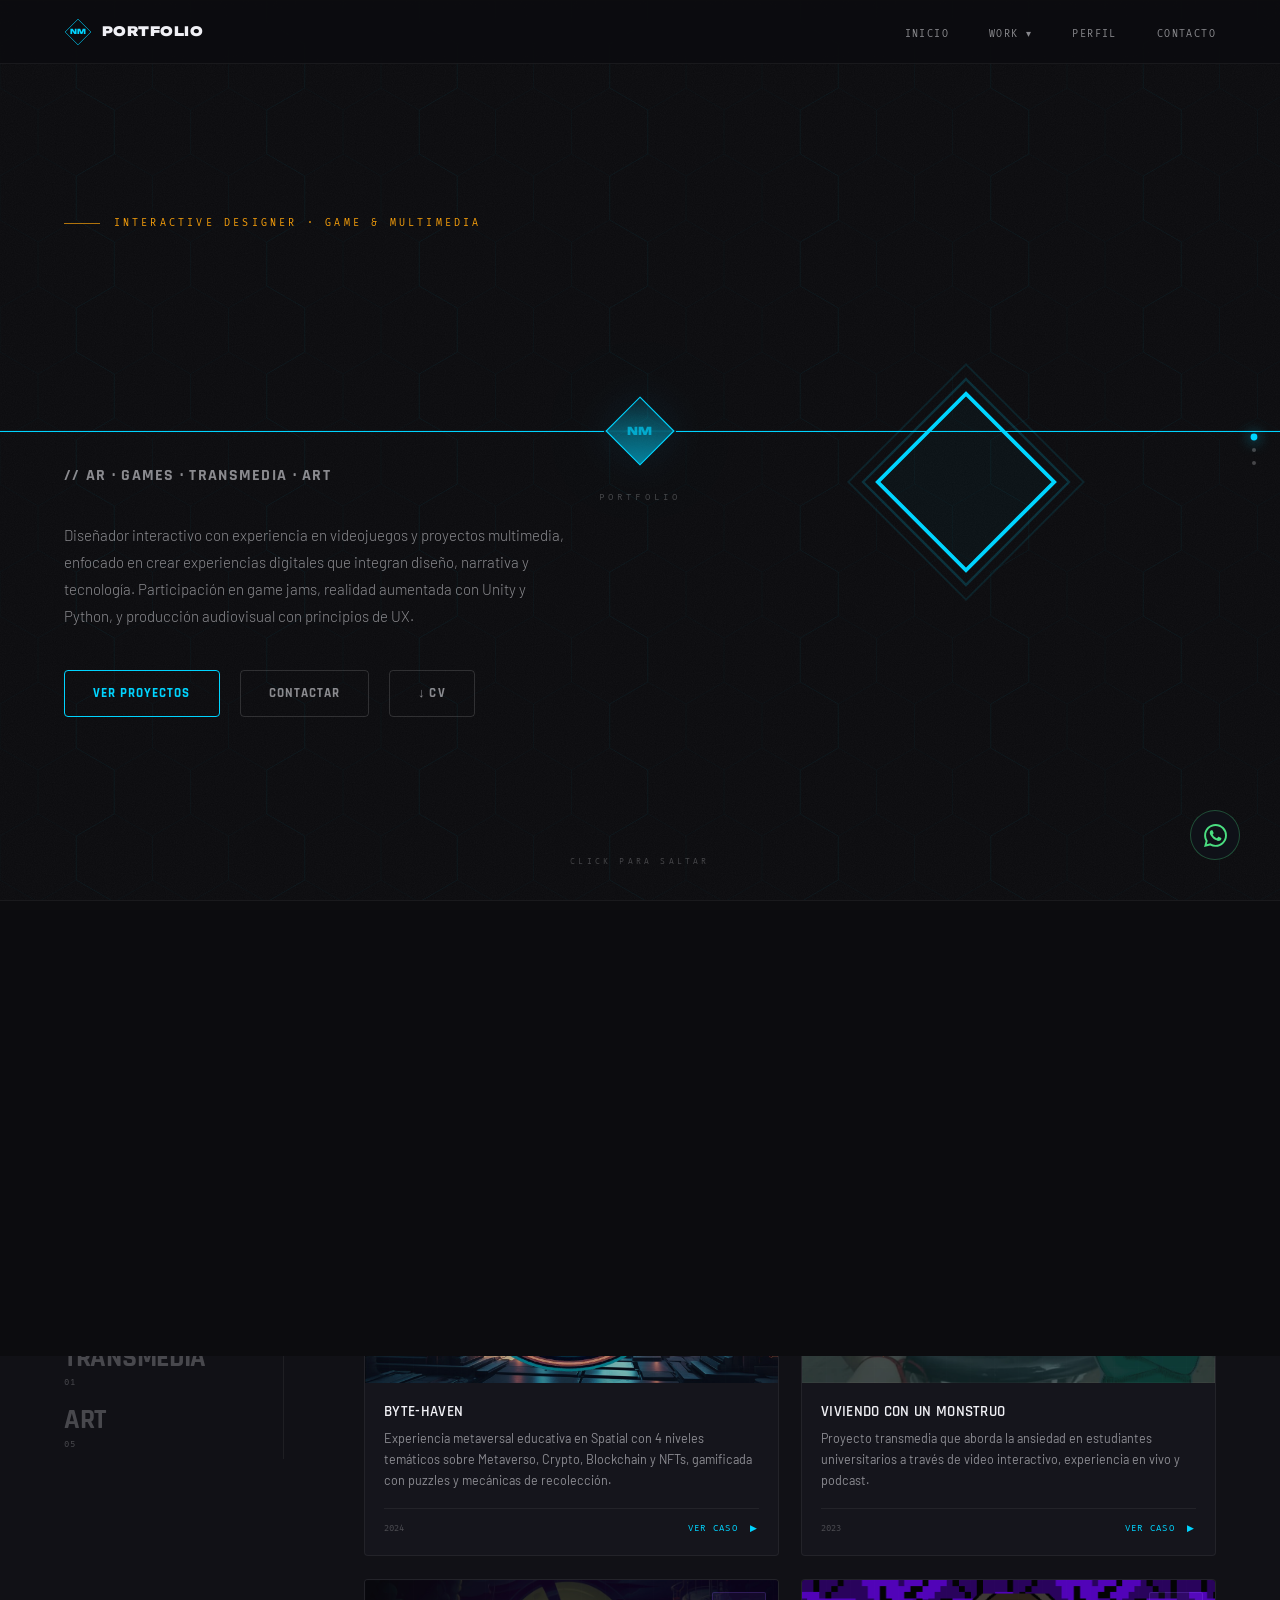
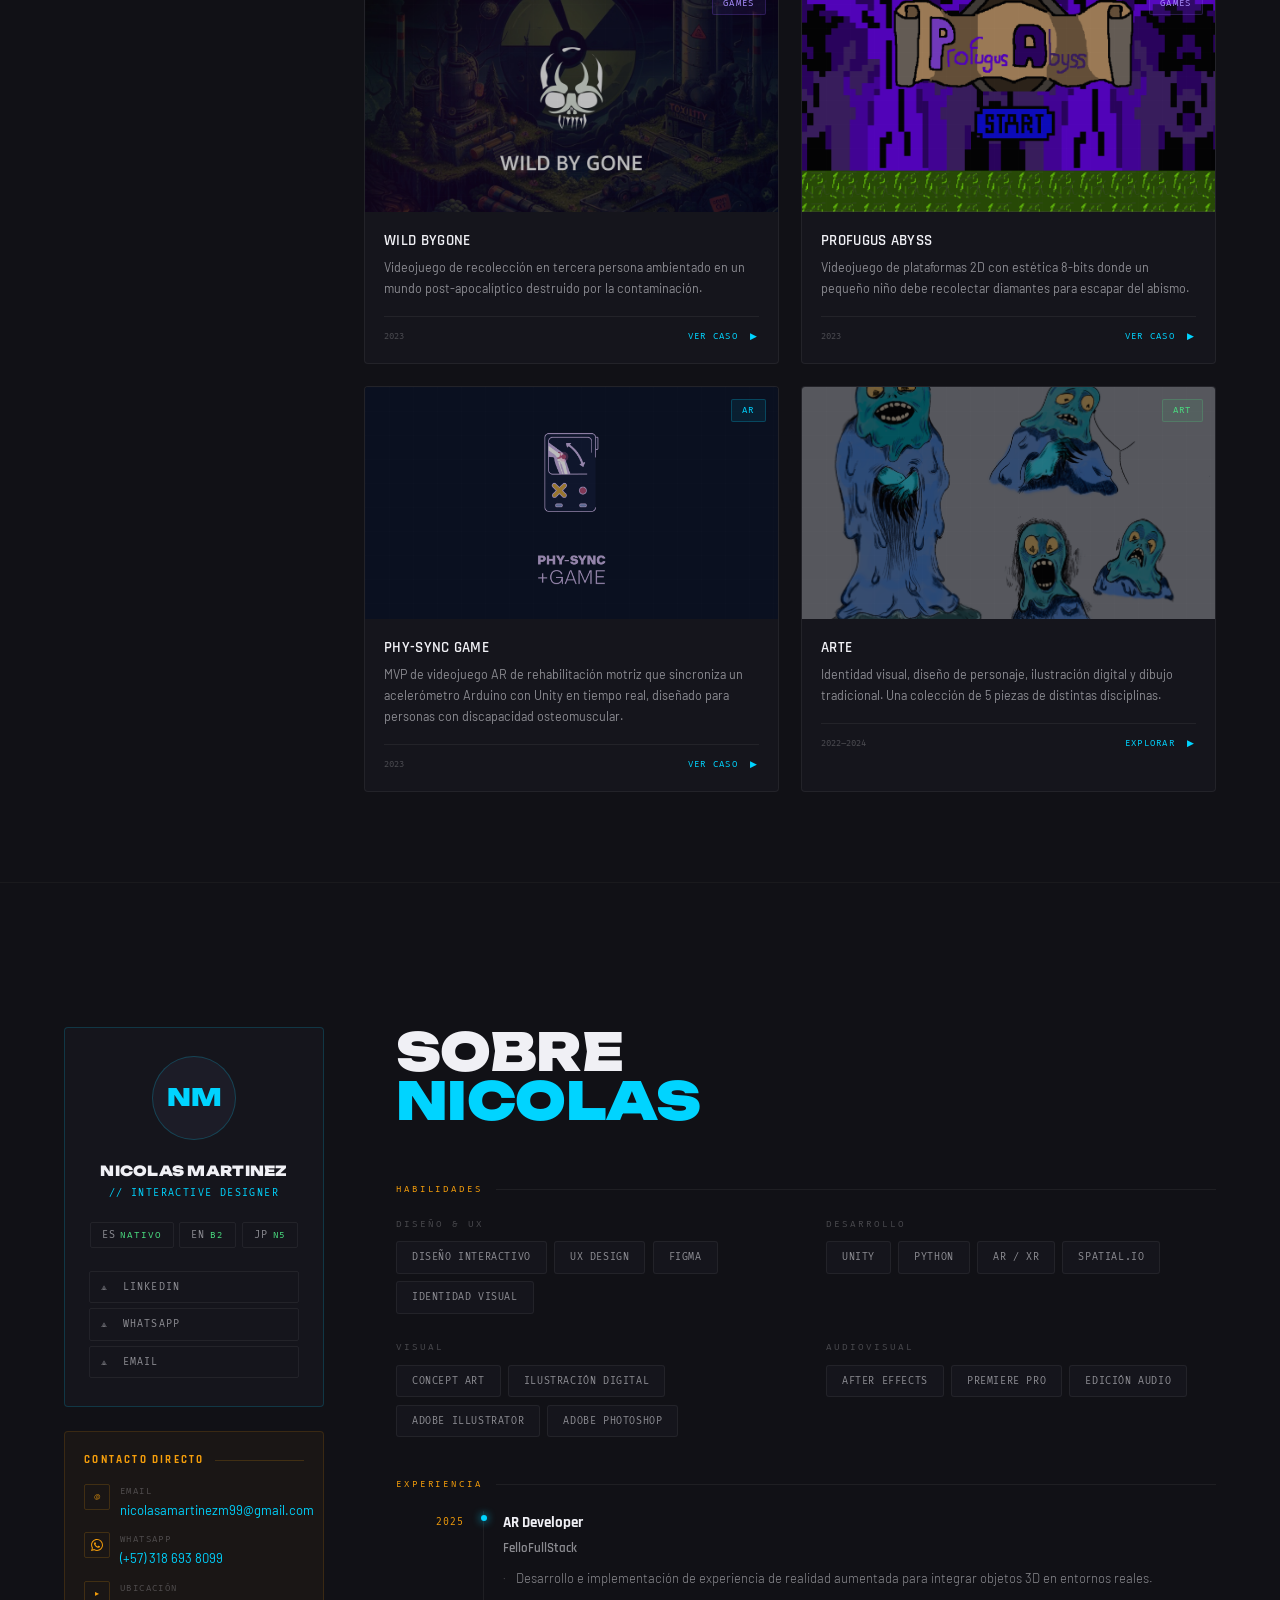
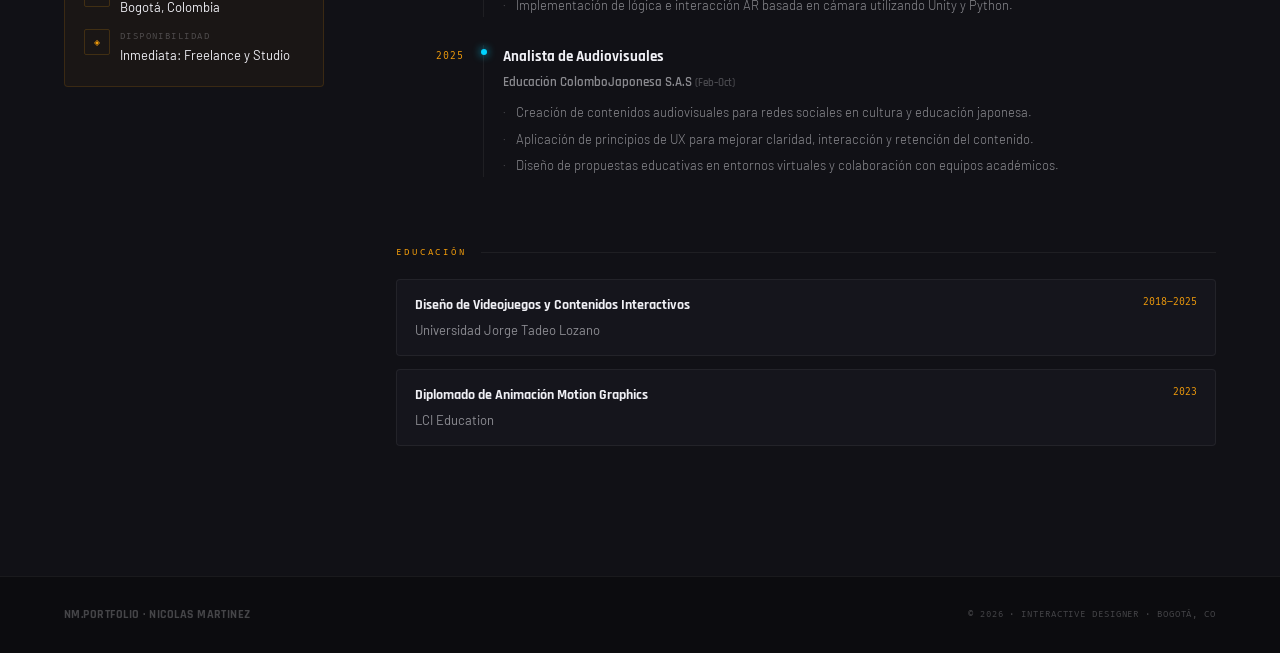
==== index.html @ 2af16619 "Add favicon, Open Graph meta tags, and fix WhatsApp href Co-Authored-By: Claude Sonnet 4.6 <noreply@" ====
<!DOCTYPE html>
<html lang="es">
<head>
  <meta charset="UTF-8">
  <meta name="viewport" content="width=device-width, initial-scale=1.0">
  <title>NICOLAS MARTINEZ · Interactive Designer</title>

  <!-- Favicon -->
  <link rel="icon" type="image/svg+xml" href="data:image/svg+xml,%3Csvg xmlns='http://www.w3.org/2000/svg' viewBox='0 0 32 32'%3E%3Crect width='32' height='32' fill='%230c0c0f'/%3E%3Cpolygon points='16,2 30,16 16,30 2,16' fill='none' stroke='%2300d4ff' stroke-width='1.5' opacity='.35'/%3E%3Cpolygon points='16,2 30,16 16,30 2,16' fill='none' stroke='%2300d4ff' stroke-width='1.5'/%3E%3Ctext x='16' y='20' font-size='9' font-weight='900' text-anchor='middle' fill='%2300d4ff' font-family='sans-serif'%3ENM%3C/text%3E%3C/svg%3E">

  <!-- SEO & Open Graph -->
  <meta name="description" content="Diseñador interactivo con experiencia en videojuegos, AR y proyectos multimedia. Bogotá, Colombia.">
  <meta property="og:title" content="NICOLAS MARTINEZ · Interactive Designer">
  <meta property="og:description" content="Diseñador interactivo con experiencia en videojuegos, AR y proyectos multimedia. Bogotá, Colombia.">
  <meta property="og:image" content="https://n4ykh0.github.io/portfolio/Portafolio/Logo_NM.jpg">
  <meta property="og:url" content="https://n4ykh0.github.io/portfolio/">
  <meta property="og:type" content="website">
  <meta name="twitter:card" content="summary_large_image">
  <meta name="twitter:title" content="NICOLAS MARTINEZ · Interactive Designer">
  <meta name="twitter:description" content="Diseñador interactivo con experiencia en videojuegos, AR y proyectos multimedia. Bogotá, Colombia.">
  <meta name="twitter:image" content="https://n4ykh0.github.io/portfolio/Portafolio/Logo_NM.jpg">

  <link rel="preconnect" href="https://fonts.googleapis.com">
  <link rel="preconnect" href="https://fonts.gstatic.com" crossorigin>
  <link href="https://fonts.googleapis.com/css2?family=Unbounded:wght@900&family=Rajdhani:wght@600;700&family=Barlow:wght@300;400&family=Fira+Mono:wght@400&display=swap" rel="stylesheet">
  <link rel="stylesheet" href="portfolio.css">
</head>
<body>

<!-- ══════════════════════════════════════════════════════════
     LOADER
════════════════════════════════════════════════════════════ -->
<div id="loader" aria-hidden="true">

  <!-- Full-screen panels — split at center when done -->
  <div class="ldr-panel ldr-panel--top"></div>
  <div class="ldr-panel ldr-panel--bottom"></div>

  <!-- Center group: bar + label -->
  <div class="ldr-center" id="ldr-center">

    <!-- Barra con rombo embebido -->
    <div class="ldr-bar-wrap" id="ldr-bar-wrap">

      <!-- Track izquierdo -->
      <div class="ldr-track">
        <div class="ldr-fill" id="ldr-fill-left"></div>
      </div>

      <!-- Rombo centrado en la barra -->
      <div class="ldr-diamond-wrap">
        <svg class="ldr-diamond-svg" viewBox="0 0 100 100" fill="none" aria-hidden="true">
          <polygon points="50,3 97,50 50,97 3,50"
                   stroke="currentColor" stroke-width="1.5" opacity=".2"/>
          <polygon points="50,3 97,50 50,97 3,50"
                   stroke="currentColor" stroke-width="1.5"/>
        </svg>
        <div class="ldr-diamond-fill-wrap">
          <div class="ldr-diamond-fill" id="ldr-fill-diamond"></div>
        </div>
        <span class="ldr-nm">NM</span>
      </div>

      <!-- Track derecho -->
      <div class="ldr-track">
        <div class="ldr-fill" id="ldr-fill-right"></div>
      </div>

    </div>

    <p class="ldr-label">PORTFOLIO</p>

  </div>
  <p class="ldr-skip-hint">CLICK PARA SALTAR</p>
</div>


<canvas id="hex-bg" aria-hidden="true"></canvas>

<!-- ══════════════════════════════════════════════════════════
     NAV
════════════════════════════════════════════════════════════ -->
<nav class="main-nav">
  <a href="#home" class="nav-logo">
    <div class="nav-logo-icon" aria-hidden="true">
      <svg viewBox="0 0 100 100" fill="none">
        <polygon points="50,4 96,50 50,96 4,50" stroke="currentColor" stroke-width="2" opacity=".35"/>
        <polygon points="50,4 96,50 50,96 4,50" stroke="currentColor" stroke-width="2"/>
      </svg>
      <span>NM</span>
    </div>
    <span class="nav-logo-text">PORTFOLIO</span>
  </a>
  <ul class="nav-links">
    <li><a href="#home">INICIO</a></li>
    <li class="has-sub">
      <a href="#work">WORK ▾</a>
      <div class="nav-sub">
        <a href="#work" onclick="switchCat('ar')">AR</a>
        <a href="#work" onclick="switchCat('games')">GAMES</a>
        <a href="#work" onclick="switchCat('transmedia')">TRANSMEDIA</a>
        <a href="#work" onclick="switchCat('art')">ART</a>
      </div>
    </li>
    <li><a href="#about">PERFIL</a></li>
    <li><a href="#about" onclick="event.preventDefault();openWaPopup()">CONTACTO</a></li>
  </ul>
  <button class="nav-hamburger" id="nav-hamburger" aria-label="Menú" aria-expanded="false" onclick="toggleMobileNav()">
    <span class="ham-bar"></span>
    <span class="ham-bar"></span>
    <span class="ham-bar"></span>
  </button>
</nav>

<div class="nav-mobile" id="nav-mobile" role="navigation" aria-label="Menú móvil">
  <a href="#home"  onclick="closeMobileNav()">INICIO</a>
  <span class="nm-sub-label">WORK</span>
  <a href="#work"  onclick="switchCat('all');        closeMobileNav()">TODO</a>
  <a href="#work"  onclick="switchCat('ar');         closeMobileNav()">AR</a>
  <a href="#work"  onclick="switchCat('games');      closeMobileNav()">GAMES</a>
  <a href="#work"  onclick="switchCat('transmedia'); closeMobileNav()">TRANSMEDIA</a>
  <a href="#work"  onclick="switchCat('art');        closeMobileNav()">ART</a>
  <a href="#about" onclick="closeMobileNav()">PERFIL</a>
  <a href="#about" onclick="event.preventDefault(); openWaPopup(); closeMobileNav()">CONTACTO</a>
</div>

<!-- scroll dots -->
<div class="scroll-indicator" aria-hidden="true">
  <div class="s-dot active" onclick="scrollTo({top:0,behavior:'smooth'})"></div>
  <div class="s-dot" onclick="document.getElementById('work').scrollIntoView({behavior:'smooth'})"></div>
  <div class="s-dot" onclick="document.getElementById('about').scrollIntoView({behavior:'smooth'})"></div>
</div>


<!-- ══════════════════════════════════════════════════════════
     HOME
════════════════════════════════════════════════════════════ -->
<section id="home">

  <!-- LEFT: text -->
  <div class="hero-left">

    <p class="hero-eyebrow">INTERACTIVE DESIGNER · GAME &amp; MULTIMEDIA</p>

    <h1 class="hero-name" aria-label="NICOLAS MARTINEZ">
      <span class="l1" data-text="NICOLAS"></span>
      <span class="l2" data-text="MARTINEZ"></span>
    </h1>

    <p class="hero-sub">// AR · GAMES · TRANSMEDIA · ART</p>

    <p class="hero-bio">
      Diseñador interactivo con experiencia en videojuegos y proyectos multimedia,
      enfocado en crear experiencias digitales que integran diseño, narrativa
      y tecnología. Participación en game jams, realidad aumentada con Unity y Python,
      y producción audiovisual con principios de UX.
    </p>

    <div class="hero-cta">
      <a href="#work" class="btn btn-blue">VER PROYECTOS</a>
      <button class="btn btn-ghost btn-ghost--green" onclick="openWaPopup()">CONTACTAR</button>
      <a href="Portafolio/CV Nicolas Martinez 2026.pdf" download class="btn btn-ghost btn-ghost--amber">↓ CV</a>
    </div>


  </div>

  <!-- RIGHT: brand diamond (logo placeholder) -->
  <div class="hero-visual" aria-hidden="true">

    <div class="hero-diamond-wrap">
      <svg class="hero-diamond-svg" viewBox="0 0 100 100" fill="none">
        <!-- Outer ambient ring -->
        <polygon points="50,2 98,50 50,98 2,50"
                 stroke="currentColor" stroke-width=".8" opacity=".1"/>
        <!-- Mid ring -->
        <polygon points="50,8 92,50 50,92 8,50"
                 stroke="currentColor" stroke-width="1" opacity=".18"/>
        <!-- Main diamond -->
        <polygon points="50,14 86,50 50,86 14,50"
                 stroke="currentColor" stroke-width="1.5" opacity=".35"/>
        <polygon points="50,14 86,50 50,86 14,50"
                 fill="currentColor" opacity=".03"/>
        <polygon points="50,14 86,50 50,86 14,50"
                 stroke="currentColor" stroke-width="1.5"/>
      </svg>
      <img src="Portafolio/Logo_NM.jpg" alt="NM Logo" class="hero-logo-img" id="hero-logo">
    </div>


  </div>

</section>

<div class="divider"></div>


<!-- ══════════════════════════════════════════════════════════
     WORK
════════════════════════════════════════════════════════════ -->
<section id="work">

  <div class="s-header" data-reveal>
    <h2 class="display-title">WORK / <em>ARCHIVE</em></h2>
  </div>

  <div class="work-layout">

    <!-- LEFT: categorías grandes en vertical (220px) -->
    <div class="work-sidebar">
      <button class="cat-btn active" data-cat="all"        onclick="switchCat('all')"        data-reveal>
        <span class="cat-label">TODO</span>
        <span class="cat-count" id="cnt-all">—</span>
      </button>
      <button class="cat-btn"        data-cat="ar"         onclick="switchCat('ar')"         data-reveal data-delay="1">
        <span class="cat-label">AR</span>
        <span class="cat-count" id="cnt-ar">—</span>
      </button>
      <button class="cat-btn"        data-cat="games"      onclick="switchCat('games')"      data-reveal data-delay="2">
        <span class="cat-label">GAMES</span>
        <span class="cat-count" id="cnt-games">—</span>
      </button>
      <button class="cat-btn"        data-cat="transmedia" onclick="switchCat('transmedia')" data-reveal data-delay="3">
        <span class="cat-label">TRANSMEDIA</span>
        <span class="cat-count" id="cnt-transmedia">—</span>
      </button>
      <button class="cat-btn"        data-cat="art"        onclick="switchCat('art')"        data-reveal data-delay="4">
        <span class="cat-label">ART</span>
        <span class="cat-count" id="cnt-art">—</span>
      </button>
    </div>

    <!-- RIGHT: grid de proyectos (1fr) -->
    <div class="work-main">
      <div class="work-project-grid" id="work-project-grid" role="list"></div>
    </div>

  </div>

</section>

<div class="divider"></div>


<!-- ══════════════════════════════════════════════════════════
     ABOUT
════════════════════════════════════════════════════════════ -->
<section id="about">

  <!-- ── LEFT SIDEBAR ──────────────────────────────────────── -->
  <div class="id-sidebar">

    <div class="id-card" data-reveal>
      <div class="id-avatar"><span>NM</span></div>
      <p class="id-name">NICOLAS MARTINEZ</p>
      <p class="id-role">// INTERACTIVE DESIGNER</p>

      <div class="lang-row">
        <div class="lang-pill">ES <span class="lang-lvl">NATIVO</span></div>
        <div class="lang-pill">EN <span class="lang-lvl">B2</span></div>
        <div class="lang-pill">JP <span class="lang-lvl">N5</span></div>
      </div>

      <nav class="social-links" aria-label="Redes y contacto">
        <a href="https://linkedin.com/in/nicolas-martinez-m" target="_blank" rel="noopener" class="s-link s-link--linkedin">⟁ &nbsp;LINKEDIN</a>
        <a href="https://wa.me/573186938099" class="s-link s-link--wa" onclick="event.preventDefault();openWaPopup()">⟁ &nbsp;WHATSAPP</a>
        <a href="mailto:nicolasamartinezm99@gmail.com" class="s-link s-link--email">⟁ &nbsp;EMAIL</a>
      </nav>
    </div>

    <div class="contact-card" data-reveal data-delay="1">
      <p class="cc-title">CONTACTO DIRECTO</p>
      <div class="cc-items">

        <div class="cc-item">
          <div class="cc-ico">@</div>
          <div>
            <p class="cc-sub">EMAIL</p>
            <p class="cc-val"><a href="mailto:nicolasamartinezm99@gmail.com">nicolasamartinezm99@gmail.com</a></p>
          </div>
        </div>

        <div class="cc-item">
          <div class="cc-ico">
            <svg viewBox="0 0 24 24" style="width:12px;height:12px;fill:var(--amber)"><path d="M17.472 14.382c-.297-.149-1.758-.867-2.03-.967-.273-.099-.471-.148-.67.15-.197.297-.767.966-.94 1.164-.173.199-.347.223-.644.075-.297-.15-1.255-.463-2.39-1.475-.883-.788-1.48-1.761-1.653-2.059-.173-.297-.018-.458.13-.606.134-.133.298-.347.446-.52.149-.174.198-.298.298-.497.099-.198.05-.371-.025-.52-.075-.149-.669-1.612-.916-2.207-.242-.579-.487-.5-.669-.51-.173-.008-.371-.01-.57-.01-.198 0-.52.074-.792.372-.272.297-1.04 1.016-1.04 2.479 0 1.462 1.065 2.875 1.213 3.074.149.198 2.096 3.2 5.077 4.487.709.306 1.262.489 1.694.625.712.227 1.36.195 1.871.118.571-.085 1.758-.719 2.006-1.413.248-.694.248-1.289.173-1.413-.074-.124-.272-.198-.57-.347m-5.421 7.403h-.004a9.87 9.87 0 01-5.031-1.378l-.361-.214-3.741.982.998-3.648-.235-.374a9.86 9.86 0 01-1.51-5.26c.001-5.45 4.436-9.884 9.888-9.884 2.64 0 5.122 1.03 6.988 2.898a9.825 9.825 0 012.893 6.994c-.003 5.45-4.437 9.884-9.885 9.884m8.413-18.297A11.815 11.815 0 0012.05 0C5.495 0 .16 5.335.157 11.892c0 2.096.547 4.142 1.588 5.945L.057 24l6.305-1.654a11.882 11.882 0 005.683 1.448h.005c6.554 0 11.89-5.335 11.893-11.893a11.821 11.821 0 00-3.48-8.413z"/></svg>
          </div>
          <div>
            <p class="cc-sub">WHATSAPP</p>
            <p class="cc-val"><a href="https://wa.me/573186938099" target="_blank" rel="noopener">(+57) 318 693 8099</a></p>
          </div>
        </div>

        <div class="cc-item">
          <div class="cc-ico">▸</div>
          <div>
            <p class="cc-sub">UBICACIÓN</p>
            <p class="cc-val">Bogotá, Colombia</p>
          </div>
        </div>

        <div class="cc-item">
          <div class="cc-ico">◈</div>
          <div>
            <p class="cc-sub">DISPONIBILIDAD</p>
            <p class="cc-val">Inmediata: Freelance y Studio</p>
          </div>
        </div>

      </div>
    </div>

  </div><!-- /id-sidebar -->


  <!-- ── RIGHT CONTENT ─────────────────────────────────────── -->
  <div class="about-content">

    <div class="s-header" data-reveal>
      <h2 class="display-title">SOBRE<br><em>NICOLAS</em></h2>
    </div>

    <div class="blk" data-reveal>
      <p class="blk-lbl">HABILIDADES</p>
      <div class="tool-groups">

        <div class="tool-group">
          <p class="tg-label">DISEÑO &amp; UX</p>
          <div class="tg-tags">
            <span class="tag tg-design">Diseño Interactivo</span>
            <span class="tag tg-design">UX Design</span>
            <span class="tag tg-design">Figma</span>
            <span class="tag tg-design">Identidad Visual</span>
          </div>
        </div>

        <div class="tool-group">
          <p class="tg-label">DESARROLLO</p>
          <div class="tg-tags">
            <span class="tag tg-dev">Unity</span>
            <span class="tag tg-dev">Python</span>
            <span class="tag tg-dev">AR / XR</span>
            <span class="tag tg-dev">Spatial.io</span>
          </div>
        </div>

        <div class="tool-group">
          <p class="tg-label">VISUAL</p>
          <div class="tg-tags">
            <span class="tag tg-visual">Concept Art</span>
            <span class="tag tg-visual">Ilustración Digital</span>
            <span class="tag tg-visual">Adobe Illustrator</span>
            <span class="tag tg-visual">Adobe Photoshop</span>
          </div>
        </div>

        <div class="tool-group">
          <p class="tg-label">AUDIOVISUAL</p>
          <div class="tg-tags">
            <span class="tag tg-av">After Effects</span>
            <span class="tag tg-av">Premiere Pro</span>
            <span class="tag tg-av">Edición Audio</span>
          </div>
        </div>

      </div>
    </div>

    <div class="blk" data-reveal data-delay="1">
      <p class="blk-lbl">EXPERIENCIA</p>
      <div class="tl">

        <div class="tl-item">
          <span class="tl-yr">2025</span>
          <div class="tl-spine"></div>
          <div>
            <p class="tl-role">AR Developer</p>
            <p class="tl-co">FelloFullStack</p>
            <div class="tl-tasks">
              <p class="tl-task">Desarrollo e implementación de experiencia de realidad aumentada para integrar objetos 3D en entornos reales.</p>
              <p class="tl-task">Implementación de lógica e interacción AR basada en cámara utilizando Unity y Python.</p>
            </div>
          </div>
        </div>

        <div class="tl-item">
          <span class="tl-yr">2025</span>
          <div class="tl-spine"></div>
          <div>
            <p class="tl-role">Analista de Audiovisuales</p>
            <p class="tl-co">Educación ColomboJaponesa S.A.S <span style="font-size:.7rem;color:var(--text-lo)">(Feb–Oct)</span></p>
            <div class="tl-tasks">
              <p class="tl-task">Creación de contenidos audiovisuales para redes sociales en cultura y educación japonesa.</p>
              <p class="tl-task">Aplicación de principios de UX para mejorar claridad, interacción y retención del contenido.</p>
              <p class="tl-task">Diseño de propuestas educativas en entornos virtuales y colaboración con equipos académicos.</p>
            </div>
          </div>
        </div>

      </div>
    </div>

    <div class="blk" data-reveal data-delay="2">
      <p class="blk-lbl">EDUCACIÓN</p>
      <div class="edu-list">
        <div class="edu-item">
          <p class="edu-deg">Diseño de Videojuegos y Contenidos Interactivos</p>
          <p class="edu-yr">2018–2025</p>
          <p class="edu-inst">Universidad Jorge Tadeo Lozano</p>
        </div>
        <div class="edu-item">
          <p class="edu-deg">Diplomado de Animación Motion Graphics</p>
          <p class="edu-yr">2023</p>
          <p class="edu-inst">LCI Education</p>
        </div>
      </div>
    </div>

  </div><!-- /about-content -->

</section>


<!-- ══════════════════════════════════════════════════════════
     FOOTER
════════════════════════════════════════════════════════════ -->
<footer>
  <span class="f-brand">NM.PORTFOLIO · NICOLAS MARTINEZ</span>
  <span class="f-copy">© 2026 · INTERACTIVE DESIGNER · BOGOTÁ, CO</span>
</footer>


<!-- ══════════════════════════════════════════════════════════
     CASE STUDY MODAL
════════════════════════════════════════════════════════════ -->
<div class="modal-overlay" id="modal" role="dialog" aria-modal="true" aria-labelledby="m-title">

  <div class="m-topbar">
    <button class="m-close" onclick="closeModal()">✕ &nbsp;CERRAR</button>
  </div>

  <div class="m-banner" id="m-banner"></div>

  <div class="m-wrap">

    <div class="m-header">
      <div class="m-header-left">
        <p class="m-eyebrow" id="m-eyebrow">// CASE STUDY</p>
        <h2 class="m-title"  id="m-title"></h2>
      </div>
      <div id="m-cta-wrap"></div>
    </div>

    <div class="m-narrative">
      <div class="m-col m-col--problem">
        <p class="m-col-label">EL PROBLEMA</p>
        <p class="m-col-text" id="m-ch"></p>
      </div>
      <div class="m-col m-col--solution">
        <p class="m-col-label">LA SOLUCIÓN</p>
        <p class="m-col-text" id="m-so"></p>
      </div>
    </div>

    <div class="m-role-strip">
      <p class="m-role-strip-label">ROL &amp; PROCESO</p>
      <p class="m-role-strip-text" id="m-body"></p>
    </div>

    <div class="m-results-row">
      <div class="m-outcome">
        <p class="m-outcome-label">RESULTADOS</p>
        <p class="m-outcome-text" id="m-re"></p>
      </div>
      <div class="m-metrics-compact" id="m-metrics"></div>
    </div>

  </div>
</div>


<!-- ══════════════════════════════════════════════════════════
     ART HUB
════════════════════════════════════════════════════════════ -->
<div class="art-hub-overlay" id="art-hub" role="dialog" aria-modal="true" aria-label="Colección de arte">

  <div class="ah-topbar">
    <div class="ah-topbar-left">
      <p class="ah-eyebrow">// ART COLLECTION</p>
      <h2 class="ah-display">ARTE</h2>
    </div>
    <button class="ah-close" onclick="closeArtHub()">✕ &nbsp;CERRAR</button>
  </div>

  <div class="ah-inner">
    <div class="ah-grid" id="ah-grid"></div>
  </div>

</div>


<!-- ══════════════════════════════════════════════════════════
     GALLERY LIGHTBOX
════════════════════════════════════════════════════════════ -->
<div class="gallery-overlay" id="gallery" role="dialog" aria-modal="true" aria-label="Galería de arte">

  <div class="gal-topbar">
    <button class="gal-close-btn" onclick="closeGallery()">✕ &nbsp;CERRAR</button>
  </div>

  <div class="gal-inner">
    <div class="gal-img-wrap">
      <button class="gal-nav gal-nav--prev gal-hidden" id="gal-prev" onclick="galleryNav(-1)" aria-label="Anterior">←</button>
      <img src="" alt="" id="gal-img" class="gal-img">
      <button class="gal-nav gal-nav--next gal-hidden" id="gal-next" onclick="galleryNav(1)" aria-label="Siguiente">→</button>
    </div>

    <div class="gal-info">
      <div class="gal-dots" id="gal-dots"></div>
      <p class="gal-medium" id="gal-medium"></p>
      <h2 class="gal-title" id="gal-title"></h2>
      <p class="gal-desc" id="gal-desc"></p>
      <div class="gal-project-ref" id="gal-project-ref"></div>
    </div>
  </div>

</div>


<!-- ══════════════════════════════════════════════════════════
     WHATSAPP FAB + POPUP
════════════════════════════════════════════════════════════ -->
<button class="wa-fab" onclick="toggleWaPopup()" aria-label="WhatsApp">
  <svg viewBox="0 0 24 24"><path d="M17.472 14.382c-.297-.149-1.758-.867-2.03-.967-.273-.099-.471-.148-.67.15-.197.297-.767.966-.94 1.164-.173.199-.347.223-.644.075-.297-.15-1.255-.463-2.39-1.475-.883-.788-1.48-1.761-1.653-2.059-.173-.297-.018-.458.13-.606.134-.133.298-.347.446-.52.149-.174.198-.298.298-.497.099-.198.05-.371-.025-.52-.075-.149-.669-1.612-.916-2.207-.242-.579-.487-.5-.669-.51-.173-.008-.371-.01-.57-.01-.198 0-.52.074-.792.372-.272.297-1.04 1.016-1.04 2.479 0 1.462 1.065 2.875 1.213 3.074.149.198 2.096 3.2 5.077 4.487.709.306 1.262.489 1.694.625.712.227 1.36.195 1.871.118.571-.085 1.758-.719 2.006-1.413.248-.694.248-1.289.173-1.413-.074-.124-.272-.198-.57-.347m-5.421 7.403h-.004a9.87 9.87 0 01-5.031-1.378l-.361-.214-3.741.982.998-3.648-.235-.374a9.86 9.86 0 01-1.51-5.26c.001-5.45 4.436-9.884 9.888-9.884 2.64 0 5.122 1.03 6.988 2.898a9.825 9.825 0 012.893 6.994c-.003 5.45-4.437 9.884-9.885 9.884m8.413-18.297A11.815 11.815 0 0012.05 0C5.495 0 .16 5.335.157 11.892c0 2.096.547 4.142 1.588 5.945L.057 24l6.305-1.654a11.882 11.882 0 005.683 1.448h.005c6.554 0 11.89-5.335 11.893-11.893a11.821 11.821 0 00-3.48-8.413z"/></svg>
</button>

<div class="wa-popup" id="wa-popup">
  <span class="wa-close" onclick="closeWaPopup()">✕ CERRAR</span>
  <div class="wa-avatar"><span>NM</span></div>
  <p class="wa-name">NICOLAS MARTINEZ</p>
  <p class="wa-status">DISPONIBLE</p>
  <p class="wa-msg">¡Hola! Estoy disponible para proyectos de AR, Games, Transmedia y diseño interactivo. Escríbeme por WhatsApp.</p>
  <a href="https://wa.me/573186938099?text=Hola%20Nicolas%2C%20vi%20tu%20portafolio%20y%20me%20interesa%20hablar%20sobre%20un%20proyecto."
     target="_blank" rel="noopener" class="wa-cta">
    <svg viewBox="0 0 24 24"><path d="M17.472 14.382c-.297-.149-1.758-.867-2.03-.967-.273-.099-.471-.148-.67.15-.197.297-.767.966-.94 1.164-.173.199-.347.223-.644.075-.297-.15-1.255-.463-2.39-1.475-.883-.788-1.48-1.761-1.653-2.059-.173-.297-.018-.458.13-.606.134-.133.298-.347.446-.52.149-.174.198-.298.298-.497.099-.198.05-.371-.025-.52-.075-.149-.669-1.612-.916-2.207-.242-.579-.487-.5-.669-.51-.173-.008-.371-.01-.57-.01-.198 0-.52.074-.792.372-.272.297-1.04 1.016-1.04 2.479 0 1.462 1.065 2.875 1.213 3.074.149.198 2.096 3.2 5.077 4.487.709.306 1.262.489 1.694.625.712.227 1.36.195 1.871.118.571-.085 1.758-.719 2.006-1.413.248-.694.248-1.289.173-1.413-.074-.124-.272-.198-.57-.347m-5.421 7.403h-.004a9.87 9.87 0 01-5.031-1.378l-.361-.214-3.741.982.998-3.648-.235-.374a9.86 9.86 0 01-1.51-5.26c.001-5.45 4.436-9.884 9.888-9.884 2.64 0 5.122 1.03 6.988 2.898a9.825 9.825 0 012.893 6.994c-.003 5.45-4.437 9.884-9.885 9.884m8.413-18.297A11.815 11.815 0 0012.05 0C5.495 0 .16 5.335.157 11.892c0 2.096.547 4.142 1.588 5.945L.057 24l6.305-1.654a11.882 11.882 0 005.683 1.448h.005c6.554 0 11.89-5.335 11.893-11.893a11.821 11.821 0 00-3.48-8.413z"/></svg>
    INICIAR CHAT
  </a>
</div>


<!-- ══════════════════════════════════════════════════════════
     JAVASCRIPT
════════════════════════════════════════════════════════════ -->
<script>
'use strict';

/* ── PROJECTS DATA ──────────────────────────────────────────── */
const PROJECTS = [
  {
    id:1, cat:'games', year:'2024',
    title:'BYTE-HAVEN',
    brief:'Experiencia metaversal educativa en Spatial con 4 niveles temáticos sobre Metaverso, Crypto, Blockchain y NFTs, gamificada con puzzles y mecánicas de recolección.',
    icon:'BH',
    cover:'Bytehaven_Logo_Edit.png',
    ch:'El metaverso era desconocido para el cliente y su audiencia. ¿Cómo presentar tecnologías emergentes (Blockchain, NFTs, Crypto) de forma accesible y memorable sin perder rigor conceptual?',
    so:'Mundo metaversal en Spatial con 4 niveles independientes, cada uno dedicado a un tema: fundamentos del metaverso, criptomonedas, blockchain y NFTs. Puzzles de lógica + mecánicas de recolección. Accesible desde celular, tablet, PC y gafas VR.',
    re:'Completado en 4 meses. Activo y funcional hasta hoy. Accesible desde cualquier plataforma sin instalación.',
    body:'Producción completa end-to-end: conceptualización, diseño de niveles, modelados 3D, diseño de puzzles, programación de interacciones en Unity, montaje en Spatial y publicación. Sin equipo: de la idea al lobby en 4 meses.',
    links:[{label:'ENTRAR AL LOBBY', url:'https://www.spatial.io/s/ByteHaven-Lobby-671a9239a1c8763a3096cf36?share=9163037786000497364'}],
    metrics:[{v:'4',l:'NIVELES'},{v:'4m',l:'DESARROLLO'},{v:'Multi',l:'PLATAFORMA'}]
  },
  {
    id:2, cat:'transmedia', year:'2023',
    title:'VIVIENDO CON UN MONSTRUO',
    brief:'Proyecto transmedia que aborda la ansiedad en estudiantes universitarios a través de video interactivo, experiencia en vivo y podcast.',
    icon:'VM',
    cover:'Miniatura_3.png',
    ch:'La ansiedad es invisible e incomprendida. ¿Cómo representar una emoción compleja de forma que estudiantes universitarios puedan identificarse y hablar sobre ella sin estigma?',
    so:'Ecosistema transmedia de 4 canales: video interactivo en YouTube con ramificaciones narrativas, instalación en vivo donde los asistentes dibujaron su "monstruo de la ansiedad", caja de mensajes colectivos, y podcast en Spotify.',
    re:'Video interactivo activo en YouTube. 100+ participantes en la experiencia en vivo. 50+ mensajes anónimos de estrategias recopilados. Podcast publicado en Spotify.',
    body:'Rol: director, productor y editor del video interactivo. Colorista de los personajes ilustrados. Coordinador y participante activo en la muestra en vivo. El proyecto funcionó como espejo colectivo: al darle forma visible a la ansiedad, los participantes pudieron nombrarla y compartirla.',
    links:[{label:'VER VIDEO', url:'https://www.youtube.com/watch?v=ZX7NEKj4WII&ab_channel=ViviendoConMiMonstruo'}],
    metrics:[{v:'100+',l:'PARTICIPANTES'},{v:'50+',l:'MENSAJES'},{v:'4',l:'CANALES'}]
  },
  {
    id:3, cat:'games', year:'2023',
    title:'WILD BYGONE',
    brief:'Videojuego de recolección en tercera persona ambientado en un mundo post-apocalíptico destruido por la contaminación.',
    icon:'WB',
    cover:'Portafolio/Wild_By_Gone_Cover.jpg',
    ch:'¿Cómo comunicar una narrativa de colapso ambiental y lazos humanos dentro de un juego de recolección, sin caer en el didactismo?',
    so:'Mundo post-apocalíptico 3D donde la supervivencia y la narrativa se entrelazan. La contaminación define el espacio jugable y la historia emerge de los objetos que el jugador encuentra.',
    re:'Publicado y jugable en itch.io. Desarrollado bajo la temática de Lazos y Puentes.',
    body:'Participación en la narrativa del juego, modelado 3D de activos del entorno y diseño de niveles. Trabajo colaborativo en formato game jam.',
    links:[{label:'JUGAR EN ITCH.IO', url:'https://sancho6040.itch.io/wild-by-gone'}],
    metrics:[{v:'3D',l:'ENTORNO'},{v:'Jam',l:'FORMATO'},{v:'Pub.',l:'ITCH.IO'}]
  },
  {
    id:4, cat:'games', year:'2023',
    title:'PROFUGUS ABYSS',
    brief:'Videojuego de plataformas 2D con estética 8-bits donde un pequeño niño debe recolectar diamantes para escapar del abismo.',
    icon:'PA',
    cover:'Portafolio/Profugus_Abyss_Cover.png',
    ch:'¿Cómo diseñar un juego de plataformas 2D que sea desafiante pero accesible, con una estética retro que potencie la tensión narrativa sin instrucciones explícitas?',
    so:'Sistema de plataformas 2D con mecánicas de recolección y obstáculos progresivos. Estética 8-bit que evoca tensión y nostalgia. El diseño de niveles guía al jugador de forma orgánica.',
    re:'Publicado y jugable en itch.io. Diseño de niveles, personajes y mecánicas completos.',
    body:'Diseño completo del juego: diseño de niveles, diseño de personajes, diseño de mecánicas de juego, montaje del nivel y publicación final en itch.io bajo el alias nkau.',
    links:[{label:'JUGAR EN ITCH.IO', url:'https://nkau.itch.io/profugus-abyss'}],
    metrics:[{v:'2D',l:'PLATAFORMAS'},{v:'8-bit',l:'ESTÉTICA'},{v:'Pub.',l:'ITCH.IO'}]
  },
  {
    id:5, cat:'art', year:'2023',
    title:'MODELADOS 3D',
    brief:'Colección de modelados 3D desarrollados en proceso de formación, desde concept art de referencia hasta resultado final en motor.',
    icon:'3D',
    cover:'Portafolio/Diapositiva6.JPG',
    ch:'¿Cómo traducir concept art de alta complejidad visual (arquitectura fantástica y personajes estilizados) en modelos 3D funcionales y fieles a la referencia?',
    so:'Proceso iterativo de modelado partiendo de referencias de concept art. Cada pieza documenta el camino entre referencia e implementación 3D en tiempo real, priorizando la optimización para uso en motor de juego.',
    re:'Modelados de arquitectura de fantasía estilo asiático y personajes low-poly tipo samurái. Proceso documentado con comparativa referencia / resultado.',
    body:'Modelados desarrollados durante la formación en Diseño de Videojuegos. Incluye arquitectura fantástica con detalle de techo curvo y faroles, y personaje felino con armadura samurái en geometría low-poly optimizada.',
    links:[],
    metrics:[{v:'3D',l:'HERRAMIENTA'},{v:'LowPoly',l:'ESTILO'},{v:'2023',l:'AÑO'}]
  },
  {
    id:6, cat:'ar', year:'2023',
    title:'PHY-SYNC GAME',
    brief:'MVP de videojuego AR de rehabilitación motriz que sincroniza un acelerómetro Arduino con Unity en tiempo real, diseñado para personas con discapacidad osteomuscular.',
    icon:'PS',
    cover:'Portafolio/PhySync_Cover.png',
    ch:'Las personas en rehabilitación motriz pierden adherencia al tratamiento por falta de motivación y espacios recreativos accesibles. ¿Cómo convertir los ejercicios de recuperación en una experiencia lúdica sin depender de instalaciones especializadas?',
    so:'Videojuego AR con controlador físico: un acelerómetro conectado a Arduino captura el movimiento corporal del usuario y lo transmite a Unity vía comunicación serial. Firebase gestiona el estado de sesión en tiempo real. El movimiento físico se mapea directamente a las mecánicas de juego, convirtiendo los ejercicios terapéuticos en input de juego.',
    re:'MVP funcional con un nivel completo jugable. Validado con usuarios reales en sesiones de prueba. Integración Arduino + Firebase + Unity AR operativa de extremo a extremo.',
    body:'Rol: desarrollo Unity AR, integración del pipeline completo Arduino → Firebase → Unity, e implementación de pantallas (UI diseñada por Angela Monroy). Stack: Unity AR Foundation, Barracuda, Arduino (acelerómetro), Firebase, C#. Equipo de 5: Laura Salazar (Arduino + UX).',
    links:[{label:'VER DEMO', url:'Portafolio/PhySync_demo.mp4'}],
    metrics:[{v:'AR',l:'TECNOLOGÍA'},{v:'Arduino',l:'HARDWARE'},{v:'MVP',l:'ALCANCE'}]
  },
  {
    id:7, cat:'art', year:'2024',
    title:'DISEÑO DE LOGO',
    brief:'Diseño de identidad visual y marca. De la construcción geométrica a la aplicación cromática: el mark explorado en distintos contextos y variaciones de color.',
    icon:'ID',
    cover:'Portafolio/Dise%C3%B1o%20Logo%201.jpg',
    isGallery:true,
    medium:'IDENTIDAD VISUAL · DISEÑO GRÁFICO',
    desc:'Proceso completo de diseño de logotipo: construcción geométrica, refinamiento de la forma y sistema de color. La pieza central es un mark contenido en octógono, explorado en múltiples variaciones cromáticas para evaluar versatilidad y aplicabilidad sobre fondos claros y oscuros.',
    images:['Portafolio/Dise%C3%B1o%20Logo%201.jpg','Portafolio/Dise%C3%B1o%20Logo%202.jpg'],
    metrics:[]
  },
  {
    id:8, cat:'art', year:'2023',
    title:'ANXIETAS',
    brief:'Diseño de personaje e ilustración del monstruo de la ansiedad para el proyecto transmedia "Viviendo con un Monstruo".',
    icon:'AX',
    cover:'Portafolio/Anxietas_.png',
    isGallery:true,
    medium:'DISEÑO DE PERSONAJE · ILUSTRACIÓN DIGITAL',
    desc:'Diseño e ilustración del monstruo de la ansiedad. La criatura debía comunicar presencia, peso e inestabilidad sin recurrir a arquetipos clásicos de terror. La paleta azul/verde genera familiaridad perturbada. La hoja muestra figura completa y tres variaciones de tamaño para validar legibilidad en distintos formatos.',
    images:['Portafolio/Anxietas_.png'],
    projectRef:{ id:2, label:'VER PROYECTO: VIVIENDO CON UN MONSTRUO' },
    metrics:[]
  },
  {
    id:9, cat:'art', year:'2023',
    title:'VALENTINA',
    brief:'Diseño de personaje protagonista con hoja de expresiones. Silueta, paleta emocional y rango expresivo definidos para producción.',
    icon:'VL',
    cover:'Portafolio/Valentina_.png',
    isGallery:true,
    medium:'DISEÑO DE PERSONAJE · ILUSTRACIÓN DIGITAL',
    desc:'Personaje protagonista del proyecto transmedia. La hoja define body shot, perfil, busto y estado de colapso emocional: el rango expresivo completo para producción. Pelo azul sobre tono cálido establece la dualidad visual con Anxietas. Diseñado para ser reconocible en silueta y legible en thumbnail.',
    images:['Portafolio/Valentina_.png'],
    projectRef:{ id:2, label:'VER PROYECTO: VIVIENDO CON UN MONSTRUO' },
    metrics:[]
  },
  {
    id:10, cat:'art', year:'2022',
    title:'DIBUJO',
    brief:'Selección de ilustraciones tradicionales a lápiz: composición narrativa, concept de personaje, estudios de figura y gesto.',
    icon:'DL',
    cover:'Portafolio/Dibujo%20Lapiz%204.jpeg',
    isGallery:true,
    medium:'ILUSTRACIÓN TRADICIONAL · LÁPIZ',
    desc:'Muestra de dibujo tradicional a lápiz. Incluye composición narrativa, concept de personaje con notas de proceso, y estudios de figura y gesto anatómico. El dibujo analógico es el punto de partida del proceso conceptual antes de la etapa digital.',
    images:['Portafolio/Dibujo%20Lapiz%204.jpeg','Portafolio/Dibujo%20Lapiz%205.jpeg','Portafolio/Dibujo%20Lapiz%202.jpeg','Portafolio/Dibujo%20Lapiz%201.jpeg','Portafolio/Dibujo%20Lapiz%203.jpeg','Portafolio/Dibujo%20Lapiz%206.jpeg'],
    metrics:[]
  },
  {
    id:11, cat:'art', year:'2022–2024',
    title:'ARTE',
    brief:'Identidad visual, diseño de personaje, ilustración digital y dibujo tradicional. Una colección de 5 piezas de distintas disciplinas.',
    icon:'ART',
    cover:'Portafolio/Anxietas_.png',
    isArtHub:true,
    metrics:[]
  }
];

/* ── CARD & WORK ───────────────────────────────────────────── */
const BADGE = { ar:'b-ar', games:'b-games', transmedia:'b-transmedia', art:'b-art' };

function renderCardHTML(p) {
  const isHub = !!p.isArtHub;
  const isGal = !!p.isGallery;
  const handler   = isHub ? 'openArtHub()' : (isGal ? `openGallery(${p.id})` : `openModal(${p.id})`);
  const ctaLabel  = isHub ? 'EXPLORAR'     : (isGal ? 'VER OBRA'             : 'VER CASO');
  return `
    <article class="p-card" role="listitem" onclick="${handler}">
      <div class="p-thumb${p.cover ? ' p-thumb--img' : ''}">
        ${p.cover
          ? `<img src="${p.cover}" alt="${p.title}" class="p-thumb-cover" loading="lazy">`
          : `<span class="p-icon">${p.icon}</span>`
        }
        <span class="p-badge ${BADGE[p.cat]}">${p.cat.toUpperCase()}</span>
      </div>
      <div class="p-body">
        <h3 class="p-title">${p.title}</h3>
        <p class="p-brief">${p.brief}</p>
        <div class="p-meta">
          <span class="p-year">${p.year}</span>
          <span class="p-cta">${ctaLabel} &nbsp;▶</span>
        </div>
      </div>
    </article>`;
}

/* Renders projects into the grid — all or filtered by category */
function showProjects(cat) {
  let list;
  if (cat === 'all')       list = PROJECTS.filter(p => p.cat !== 'art' || p.isArtHub);
  else if (cat === 'art')  list = PROJECTS.filter(p => p.isArtHub);
  else                     list = PROJECTS.filter(p => p.cat === cat);
  const grid = document.getElementById('work-project-grid');
  grid.innerHTML = list.map(renderCardHTML).join('');
  requestAnimationFrame(() => {
    grid.querySelectorAll('.p-card').forEach((card, i) => {
      setTimeout(() => card.classList.add('card-visible'), i * 75);
    });
  });
}

/* Updates the category count badges */
function initCounts() {
  const cats = ['all', 'ar', 'games', 'transmedia', 'art'];
  cats.forEach(cat => {
    let n;
    if (cat === 'all')       n = PROJECTS.filter(p => p.cat !== 'art' || p.isArtHub).length;
    else if (cat === 'art')  n = PROJECTS.filter(p => p.cat === 'art' && !p.isArtHub).length;
    else                     n = PROJECTS.filter(p => p.cat === cat).length;
    const el = document.getElementById('cnt-' + cat);
    if (el) el.textContent = String(n).padStart(2, '0');
  });
}

/* Switches active category and re-renders the grid */
function switchCat(cat) {
  document.querySelectorAll('.cat-btn').forEach(b =>
    b.classList.toggle('active', b.dataset.cat === cat)
  );
  showProjects(cat);
  document.getElementById('work').scrollIntoView({ behavior: 'smooth' });
}

/* ── MODAL ─────────────────────────────────────────────────── */
function openModal(id) {
  const p = PROJECTS.find(x => x.id === id);
  if (!p) return;

  document.getElementById('m-eyebrow').textContent = `// CASE STUDY · ${p.cat.toUpperCase()}`;
  document.getElementById('m-title').textContent   = p.title;

  const banner = document.getElementById('m-banner');
  if (p.cover) {
    banner.innerHTML = `<img src="${p.cover}" alt="${p.title}" class="m-banner-img">`;
    banner.classList.remove('m-banner--icon');
  } else {
    banner.innerHTML = `<span class="m-banner-icon">${p.icon}</span>`;
    banner.classList.add('m-banner--icon');
  }

  const ctaWrap = document.getElementById('m-cta-wrap');
  if (p.links && p.links.length) {
    const l = p.links[0];
    ctaWrap.innerHTML = `
      <a href="${l.url}" target="_blank" rel="noopener" class="m-cta-primary">
        <svg viewBox="0 0 24 24"><path d="M10 9V5l7 7-7 7v-4.1c-5 .5-8.5 2.3-11 6.1 1-5 4-10 11-11z"/></svg>
        ${l.label}
      </a>`;
  } else {
    ctaWrap.innerHTML = '';
  }

  document.getElementById('m-ch').textContent   = p.ch;
  document.getElementById('m-so').textContent   = p.so;
  document.getElementById('m-body').textContent = p.body;
  document.getElementById('m-re').textContent   = p.re;

  document.getElementById('m-metrics').innerHTML = p.metrics.map(m => `
    <div class="m-metric-pill">
      <span class="m-metric-pill-val">${m.v}</span>
      <span class="m-metric-pill-lbl">${m.l}</span>
    </div>
  `).join('');

  document.getElementById('modal').classList.add('open');
  document.body.style.overflow = 'hidden';
}

function closeModal() {
  document.getElementById('modal').classList.remove('open');
  document.body.style.overflow = '';
}

document.getElementById('modal').addEventListener('click', e => {
  if (e.target === e.currentTarget) closeModal();
});

/* ── GALLERY LIGHTBOX ────────────────────────────────────────── */
let _galProj = null, _galIdx = 0;

function openGallery(id) {
  const p = PROJECTS.find(x => x.id === id);
  if (!p || !p.isGallery) return;
  _galProj = p; _galIdx = 0;
  document.getElementById('gal-medium').textContent = p.medium || '';
  document.getElementById('gal-title').textContent  = p.title;
  document.getElementById('gal-desc').textContent   = p.desc;
  const refEl = document.getElementById('gal-project-ref');
  if (refEl) {
    refEl.innerHTML = p.projectRef
      ? `<button class="gal-proj-btn" onclick="goToProjectFromGallery(${p.projectRef.id})">${p.projectRef.label} &nbsp;▶</button>`
      : '';
  }
  _renderGalSlide();
  document.getElementById('gallery').classList.add('open');
  document.body.style.overflow = 'hidden';
}

function goToProjectFromGallery(id) {
  closeGallery();
  setTimeout(() => openModal(id), 220);
}

function _renderGalSlide() {
  const p     = _galProj;
  const img   = document.getElementById('gal-img');
  const dots  = document.getElementById('gal-dots');
  const prev  = document.getElementById('gal-prev');
  const next  = document.getElementById('gal-next');
  const multi = p.images.length > 1;
  img.src = p.images[_galIdx];
  img.alt = p.title;
  prev.classList.toggle('gal-hidden', !multi);
  next.classList.toggle('gal-hidden', !multi);
  dots.innerHTML = multi
    ? p.images.map((_, i) =>
        `<div class="gal-dot${i === _galIdx ? ' active' : ''}" onclick="galleryGoTo(${i})"></div>`
      ).join('')
    : '';
}

function galleryNav(delta) {
  if (!_galProj) return;
  const n = _galProj.images.length;
  _galIdx = ((_galIdx + delta) % n + n) % n;
  const img = document.getElementById('gal-img');
  img.classList.add('fading');
  setTimeout(() => { _renderGalSlide(); img.classList.remove('fading'); }, 160);
}

function galleryGoTo(i) {
  if (!_galProj || i === _galIdx) return;
  _galIdx = i;
  const img = document.getElementById('gal-img');
  img.classList.add('fading');
  setTimeout(() => { _renderGalSlide(); img.classList.remove('fading'); }, 160);
}

function closeGallery() {
  document.getElementById('gallery').classList.remove('open');
  document.body.style.overflow = '';
  _galProj = null; _galIdx = 0;
}

document.getElementById('gallery').addEventListener('click', e => {
  if (e.target === e.currentTarget) closeGallery();
});

/* ── ART HUB ────────────────────────────────────────────────── */
function openArtHub() {
  const pieces = PROJECTS
    .filter(p => p.cat === 'art' && !p.isArtHub)
    .sort((a, b) => {
      if (a.isGallery && !b.isGallery) return -1;
      if (!a.isGallery && b.isGallery) return 1;
      return a.id - b.id;
    });

  const grid = document.getElementById('ah-grid');
  grid.innerHTML = pieces.map(p => {
    const isGal  = !!p.isGallery;
    const medium = p.medium || 'ART';
    return `
      <div class="ah-piece" onclick="openFromHub(${p.id})">
        <div class="ah-piece-thumb${isGal ? ' ah-piece-thumb--contain' : ''}">
          ${p.cover
            ? `<img src="${p.cover}" alt="${p.title}" loading="lazy">`
            : `<span class="ah-piece-icon">${p.icon}</span>`
          }
        </div>
        <div class="ah-piece-body">
          <p class="ah-piece-medium">${medium}</p>
          <h3 class="ah-piece-title">${p.title}</h3>
          <span class="ah-piece-cta">VER OBRA &nbsp;▶</span>
        </div>
      </div>`;
  }).join('');

  document.getElementById('art-hub').classList.add('open');
  document.body.style.overflow = 'hidden';
}

function openFromHub(id) {
  const p = PROJECTS.find(x => x.id === id);
  if (!p) return;
  document.getElementById('art-hub').classList.remove('open');
  setTimeout(() => {
    if (p.isGallery) openGallery(id);
    else openModal(id);
  }, 240);
}

function closeArtHub() {
  document.getElementById('art-hub').classList.remove('open');
  document.body.style.overflow = '';
}

document.getElementById('art-hub').addEventListener('click', e => {
  if (e.target === e.currentTarget) closeArtHub();
});

/* ── HAMBURGER / MOBILE NAV ─────────────────────────────────── */
function toggleMobileNav() {
  const nav = document.getElementById('nav-mobile');
  const btn = document.getElementById('nav-hamburger');
  const open = nav.classList.toggle('open');
  btn.classList.toggle('active', open);
  btn.setAttribute('aria-expanded', open);
}
function closeMobileNav() {
  document.getElementById('nav-mobile').classList.remove('open');
  const btn = document.getElementById('nav-hamburger');
  btn.classList.remove('active');
  btn.setAttribute('aria-expanded', 'false');
}
document.addEventListener('click', e => {
  const nav = document.getElementById('nav-mobile');
  const btn = document.getElementById('nav-hamburger');
  if (nav.classList.contains('open') && !nav.contains(e.target) && !btn.contains(e.target)) {
    closeMobileNav();
  }
});

/* ── WHATSAPP ──────────────────────────────────────────────── */
function toggleWaPopup() { document.getElementById('wa-popup').classList.toggle('open'); }
function openWaPopup()   { document.getElementById('wa-popup').classList.add('open'); }
function closeWaPopup()  { document.getElementById('wa-popup').classList.remove('open'); }

/* ── ESC ───────────────────────────────────────────────────── */
document.addEventListener('keydown', e => {
  if (e.key === 'Escape')     { closeModal(); closeWaPopup(); closeGallery(); closeArtHub(); closeMobileNav(); }
  if (e.key === 'ArrowLeft')  galleryNav(-1);
  if (e.key === 'ArrowRight') galleryNav(1);
});

/* ── SCROLL DOTS ───────────────────────────────────────────── */
const SEC_IDS = ['home', 'work', 'about'];
const dots    = document.querySelectorAll('.s-dot');
const io = new IntersectionObserver(entries => {
  entries.forEach(e => {
    if (e.isIntersecting) {
      const i = SEC_IDS.indexOf(e.target.id);
      if (i !== -1) dots.forEach((d, j) => d.classList.toggle('active', i === j));
    }
  });
}, { threshold: .4 });
SEC_IDS.forEach(id => { const el = document.getElementById(id); if (el) io.observe(el); });

/* ── LOADER ────────────────────────────────────────────────── */
(function () {
  const loader      = document.getElementById('loader');
  const fillLeft    = document.getElementById('ldr-fill-left');
  const fillRight   = document.getElementById('ldr-fill-right');
  const fillDiamond = document.getElementById('ldr-fill-diamond');
  const barWrap     = document.getElementById('ldr-bar-wrap');
  const center      = document.getElementById('ldr-center');

  document.body.style.overflow = 'hidden';

  let skipped = false;
  const tids = [];
  const st = (fn, ms) => { const id = setTimeout(fn, ms); tids.push(id); return id; };

  function complete() {
    if (skipped) return;
    skipped = true;
    tids.forEach(clearTimeout);
    loader.style.transition  = 'opacity 180ms ease-out';
    loader.style.opacity     = '0';
    setTimeout(() => {
      loader.style.display         = 'none';
      document.body.style.overflow = '';
      startHeroTypewriter();
      startHeroLogo();
    }, 180);
  }

  loader.addEventListener('click', complete);

  requestAnimationFrame(() => requestAnimationFrame(() => {
    fillLeft.classList.add('ldr-go');
    st(() => fillDiamond.classList.add('ldr-go'), 720);
    st(() => fillRight.classList.add('ldr-go'),  1140);
  }));

  st(() => {
    loader.classList.add('ldr-complete');
    st(() => {
      center.style.transition = 'opacity 200ms ease-out';
      center.style.opacity    = '0';
      st(() => {
        barWrap.style.transition = 'width 240ms cubic-bezier(.16,1,.3,1)';
        barWrap.style.width      = '100vw';
        st(() => {
          loader.classList.add('ldr-split');
          st(complete, 720);
        }, 260);
      }, 200);
    }, 200);
  }, 1900);
})();

/* ── SCROLL REVEAL ──────────────────────────────────────────── */
function initScrollReveal() {
  const els = document.querySelectorAll('[data-reveal]');
  if (!els.length) return;

  if (window.matchMedia('(prefers-reduced-motion: reduce)').matches) {
    els.forEach(el => el.classList.add('is-visible'));
    return;
  }

  const obs = new IntersectionObserver(entries => {
    entries.forEach(e => {
      if (e.isIntersecting) {
        e.target.classList.add('is-visible');
        obs.unobserve(e.target);
      }
    });
  }, { threshold: 0.1, rootMargin: '0px 0px -32px 0px' });

  els.forEach(el => obs.observe(el));
}

/* ── HERO LOGO REVEAL ───────────────────────────────────────── */
function startHeroLogo() {
  if (window.matchMedia('(prefers-reduced-motion: reduce)').matches) return;
  const wrap = document.querySelector('.hero-diamond-wrap');
  const logo = document.getElementById('hero-logo');
  if (wrap) wrap.classList.add('diamond-ready');
  if (logo) setTimeout(() => logo.classList.add('logo-visible'), 150);
}

/* ── HERO TYPEWRITER ────────────────────────────────────────── */
function startHeroTypewriter() {
  const l1 = document.querySelector('.hero-name .l1');
  const l2 = document.querySelector('.hero-name .l2');
  if (!l1 || !l2) return;

  if (window.matchMedia('(prefers-reduced-motion: reduce)').matches) {
    l1.textContent = l1.dataset.text;
    l2.textContent = l2.dataset.text;
    return;
  }

  const t1 = l1.dataset.text || '';
  const t2 = l2.dataset.text || '';
  const SPEED = 62;   // ms por carácter
  const PAUSE = 90;   // pausa entre L1 y L2

  const cursor = document.createElement('span');
  cursor.className = 'typer-cursor';

  function type(el, text, cb) {
    let i = 0;
    el.appendChild(cursor);
    const tick = () => {
      if (i < text.length) {
        el.insertBefore(document.createTextNode(text[i++]), cursor);
        setTimeout(tick, SPEED + (Math.random() * 28 - 14));
      } else {
        cb && cb();
      }
    };
    tick();
  }

  type(l1, t1, () => {
    setTimeout(() => {
      l1.removeChild(cursor);
      type(l2, t2, () => {
        setTimeout(() => {
          if (cursor.parentNode) cursor.parentNode.removeChild(cursor);
        }, 1200);
      });
    }, PAUSE);
  });
}

/* ── INIT ──────────────────────────────────────────────────── */
showProjects('all');
initCounts();
initScrollReveal();

/* ── HEX BACKGROUND — neural pulse animation ─────────────────
   Architecture:
     · Build a graph of all unique hex edges (de-duped by canonical key)
     · Each edge stores glow (0–1) + adjacency list (edges sharing a vertex)
     · A "spark" activates an edge (sets glow=1) and after a brief delay
       cascades to 1–2 random neighbours, depth-limited to prevent blow-up
     · Edges fade at 2.2/s; active edges draw two passes (outer glow + core)
     · New chains spawn every 0.9–2.5s; max 30 sparks concurrent
────────────────────────────────────────────────────────────── */
(function () {
  if (window.matchMedia('(prefers-reduced-motion:reduce)').matches) return;

  const canvas = document.getElementById('hex-bg');
  if (!canvas) return;
  const ctx = canvas.getContext('2d');

  const S  = 44;                    // hex circumradius (px)
  const W3 = Math.sqrt(3);
  const CW = S * W3;                // horizontal center-to-center (pointy-top)
  const RH = S * 1.5;              // vertical center-to-center

  let edges = [], sparks = [], spawnIn = 0, prevTs = 0, hexActive = true;

  /* Round to 0.5 px to avoid float mismatch in dedup keys */
  const snap = v => Math.round(v * 2) / 2;

  /* ── Build hex grid + adjacency graph ─────────────────────── */
  function rebuild() {
    edges = []; sparks = [];
    const edgeMap  = new Map(); // canonical key → edge index
    const vertEdge = new Map(); // "x,y" → [edge indices]

    const cMax = Math.ceil(canvas.width  / CW) + 2;
    const rMax = Math.ceil(canvas.height / RH) + 2;

    for (let r = -1; r < rMax; r++) {
      for (let c = -1; c < cMax; c++) {
        const cx = snap(c * CW + (r & 1 ? CW / 2 : 0));
        const cy = snap(r * RH);

        // 6 vertices — pointy-top: first vertex at 30°
        const vs = Array.from({ length: 6 }, (_, i) => {
          const a = Math.PI / 3 * i + Math.PI / 6;
          return { x: snap(cx + S * Math.cos(a)), y: snap(cy + S * Math.sin(a)) };
        });

        for (let i = 0; i < 6; i++) {
          const a = vs[i], b = vs[(i + 1) % 6];
          // Canonical key (smaller coords first) for dedup
          const key = a.x < b.x || (a.x === b.x && a.y <= b.y)
            ? `${a.x},${a.y}|${b.x},${b.y}`
            : `${b.x},${b.y}|${a.x},${a.y}`;

          if (!edgeMap.has(key)) {
            const e = { x1: a.x, y1: a.y, x2: b.x, y2: b.y, glow: 0, adj: null };
            edgeMap.set(key, edges.length);
            edges.push(e);

            [a, b].forEach(v => {
              const vk = `${v.x},${v.y}`;
              if (!vertEdge.has(vk)) vertEdge.set(vk, []);
              vertEdge.get(vk).push(edges.length - 1);
            });
          }
        }
      }
    }

    // Adjacency: all edges that share at least one vertex
    edges.forEach((e, i) => {
      const adj = new Set([
        ...(vertEdge.get(`${e.x1},${e.y1}`) || []),
        ...(vertEdge.get(`${e.x2},${e.y2}`) || [])
      ]);
      adj.delete(i);
      e.adj = [...adj];
    });
  }

  /* ── Light one edge and schedule its cascade ─────────────── */
  function light(idx, depth) {
    if (!edges[idx] || depth <= 0 || sparks.length >= 80) return;
    const e = edges[idx];
    if (e.glow > 0.05) return;   // already active — skip
    e.glow = 1;
    sparks.push({
      idx,
      t: 0,
      depth,
      cascaded: false,
      delay: 0.012 + Math.random() * 0.025  // 12–37 ms — disparo neuronal rápido
    });
  }

  /* ── Spawn a new random pulse chain ──────────────────────── */
  function spawn() {
    if (!edges.length) return;
    const start = Math.floor(Math.random() * edges.length);
    const depth = 12 + Math.floor(Math.random() * 8); // 12–19 hops — cadena larga de destello
    light(start, depth);
  }

  /* ── Main draw + update loop ──────────────────────────────── */
  function frame(ts) {
    const dt = Math.min((ts - prevTs) / 1000, 0.05);
    prevTs = ts;

    ctx.clearRect(0, 0, canvas.width, canvas.height);

    /* 1 — Static grid: batch all edges into ONE path call */
    ctx.beginPath();
    ctx.lineWidth = 0.5;
    edges.forEach(e => { ctx.moveTo(e.x1, e.y1); ctx.lineTo(e.x2, e.y2); });
    ctx.strokeStyle = 'rgba(0,212,255,0.06)';
    ctx.stroke();

    /* 2 — Glowing edges: two-pass (outer halo + inner core) */
    edges.forEach(e => {
      if (e.glow <= 0.003) { e.glow = 0; return; }
      e.glow = Math.max(0, e.glow - dt * 0.22); // fade ~4.5s — destello persistente
      const g = e.glow;

      // Outer soft halo
      ctx.beginPath(); ctx.moveTo(e.x1, e.y1); ctx.lineTo(e.x2, e.y2);
      ctx.strokeStyle = `rgba(0,212,255,${(g * 0.20).toFixed(3)})`;
      ctx.lineWidth = 7; ctx.stroke();

      // Bright inner core
      ctx.beginPath(); ctx.moveTo(e.x1, e.y1); ctx.lineTo(e.x2, e.y2);
      ctx.strokeStyle = `rgba(0,212,255,${(g * 0.60).toFixed(3)})`;
      ctx.lineWidth = 1.8; ctx.stroke();
    });

    ctx.lineWidth = 0.5; // reset

    /* 3 — Update sparks & trigger cascades */
    sparks = sparks.filter(s => {
      s.t += dt;
      if (!s.cascaded && s.t >= s.delay) {
        s.cascaded = true;
        const adj = edges[s.idx]?.adj ?? [];
        // 1 or 2 neighbours, picked at random
        const picks = Math.random() > 0.38 ? 2 : 1;
        [...adj]
          .sort(() => Math.random() - 0.5)
          .slice(0, picks)
          .forEach(ni => light(ni, s.depth - 1));
      }
      return s.t < 0.06; // spark lives 60ms — propagación rápida
    });

    /* 4 — Periodic spawn of new chains */
    spawnIn -= dt;
    if (spawnIn <= 0) {
      spawnIn = 0.9 + Math.random() * 1.4; // cadenas frecuentes
      const bursts = 1 + (Math.random() > 0.55 ? 1 : 0);
      for (let i = 0; i < bursts; i++) {
        setTimeout(spawn, i * 80 + Math.random() * 60);
      }
    }

    if (hexActive) requestAnimationFrame(frame);
  }

  /* ── Resize ────────────────────────────────────────────────── */
  let rto;
  window.addEventListener('resize', () => {
    clearTimeout(rto);
    rto = setTimeout(() => {
      canvas.width  = innerWidth;
      canvas.height = innerHeight;
      rebuild();
    }, 200);
  });

  canvas.width  = innerWidth;
  canvas.height = innerHeight;
  rebuild();
  requestAnimationFrame(ts => { prevTs = ts; requestAnimationFrame(frame); });

  document.addEventListener('visibilitychange', () => {
    hexActive = !document.hidden;
    if (hexActive) requestAnimationFrame(ts => { prevTs = ts; requestAnimationFrame(frame); });
  });
})();

</script>
</body>
</html>
---- portfolio.css ----
/* NICOLAS MARTINEZ — INTERACTIVE DESIGNER
   Aesthetic: Dark Studio
   Palette:   #0c0c0f base · #00d4ff blue · #f59e0b amber
   Type:      Unbounded (display) · Rajdhani (heading) · Barlow (body) · Fira Mono (mono)
*/

/* ── TOKENS ─────────────────────────────────────────────────── */
:root {
  color-scheme: dark;

  --blue:        #00d4ff;
  --blue-dim:    rgba(0,212,255,.12);
  --blue-border: rgba(0,212,255,.2);
  --amber:       #f59e0b;
  --amber-dim:   rgba(245,158,11,.1);
  --violet:      #a78bfa;
  --green:       #4ade80;

  --bg:          #0c0c0f;
  --bg-surface:  #111116;
  --bg-card:     #15151c;
  --bg-hover:    #1c1c27;

  --border:      rgba(255,255,255,.06);
  --border-blue: rgba(0,212,255,.18);

  --text-hi:  #f0f0f5;
  --text-mid: rgba(240,240,245,.55);
  --text-lo:  rgba(240,240,245,.25);

  --nav-h: 64px;
  --ease:  cubic-bezier(.16,1,.3,1);
  --r:     4px;

  --font-display: 'Unbounded', sans-serif;
  --font-heading: 'Rajdhani', sans-serif;
  --font-body:    'Barlow', sans-serif;
  --font-mono:    'Fira Mono', monospace;
}

/* ── RESET ──────────────────────────────────────────────────── */
*,*::before,*::after { margin:0; padding:0; box-sizing:border-box }
img,svg { display:block; max-width:100% }
@media (prefers-reduced-motion: no-preference) {
  html { scroll-behavior:smooth }
}
button { font:inherit; border:none; background:none; cursor:pointer }
a { color:inherit; text-decoration:none }
ul { list-style:none }

/* ── BASE ───────────────────────────────────────────────────── */
body {
  background: var(--bg);
  color: var(--text-hi);
  font-family: var(--font-body);
  font-weight: 400;
  font-size: 16px;
  line-height: 1.65;
  overflow-x: hidden;
  -webkit-font-smoothing: antialiased;
}

/* ── Hex background canvas ──────────────────────────────────── */
#hex-bg {
  position:fixed; inset:0;
  z-index:1;               /* above grain (z:0), below content (z:2) */
  pointer-events:none;
  display:block;
}
@media (prefers-reduced-motion:reduce) { #hex-bg { display:none; } }

/* film grain overlay */
body::before {
  content:''; position:fixed; inset:0; z-index:0;
  pointer-events:none; opacity:.04;
  background-image: url("data:image/svg+xml,%3Csvg xmlns='http://www.w3.org/2000/svg' width='300' height='300'%3E%3Cfilter id='n'%3E%3CfeTurbulence type='fractalNoise' baseFrequency='0.9' numOctaves='4' stitchTiles='stitch'/%3E%3CfeColorMatrix type='saturate' values='0'/%3E%3C/filter%3E%3Crect width='300' height='300' filter='url(%23n)' opacity='1'/%3E%3C/svg%3E");
  background-size: 300px 300px;
}

/* z-layer */
.main-nav, section, footer,
.modal-overlay, .wa-fab, .wa-popup { position:relative; z-index:2 }

/* ════════════════════════════════════════════════════════════
   NAV
════════════════════════════════════════════════════════════ */
.main-nav {
  position:fixed; inset:0 0 auto;
  height:var(--nav-h);
  display:flex; align-items:center; justify-content:space-between;
  padding:0 4rem;
  background:rgba(12,12,15,.94);
  border-bottom:1px solid var(--border);
  backdrop-filter:blur(20px) saturate(150%);
  z-index:900;
}


.nav-links { display:flex; align-items:center; gap:2.5rem }

.nav-links > li > a {
  font-family:var(--font-mono);
  font-size:10px; letter-spacing:.14em;
  color:var(--text-mid); transition:color .25s;
  text-transform:uppercase;
}
.nav-links > li > a:hover { color:var(--text-hi); }

.has-sub { position:relative }
.nav-sub {
  display:flex; flex-direction:column;
  position:absolute;
  top:calc(100% + 12px); left:50%; transform:translateX(-50%) translateY(-6px);
  background:var(--bg-card); border:1px solid var(--border);
  padding:.4rem 0; min-width:130px;
  border-radius:var(--r);
  /* smooth appear via opacity + micro-slide */
  opacity:0; visibility:hidden; pointer-events:none;
  transition:opacity 150ms ease-out, transform 150ms ease-out, visibility 0s 150ms;
}
.has-sub:hover .nav-sub {
  opacity:1; visibility:visible; pointer-events:auto;
  transform:translateX(-50%) translateY(0);
  transition:opacity 150ms ease-out, transform 150ms ease-out, visibility 0s 0s;
}
.nav-sub a {
  font-family:var(--font-mono);
  font-size:10px; letter-spacing:.12em;
  color:var(--text-mid); padding:8px 16px;
  transition:color .18s ease-out, background .18s ease-out;
}
.nav-sub a:hover { color:var(--blue); background:var(--blue-dim); }

/* ── Hamburger button ────────────────────────────────────────── */
.nav-hamburger {
  display:none; flex-direction:column; gap:5px;
  padding:7px; border-radius:var(--r);
  transition:background .2s ease-out;
  flex-shrink:0;
}
.nav-hamburger.active { background:rgba(255,255,255,.06); }
.ham-bar {
  display:block; width:22px; height:1.5px;
  background:var(--text-hi);
  transition:transform 220ms ease-out, opacity 160ms ease-out;
  transform-origin:center;
}
.nav-hamburger.active .ham-bar:nth-child(1) { transform:translateY(6.5px) rotate(45deg); }
.nav-hamburger.active .ham-bar:nth-child(2) { opacity:0; }
.nav-hamburger.active .ham-bar:nth-child(3) { transform:translateY(-6.5px) rotate(-45deg); }

/* ── Mobile nav panel ────────────────────────────────────────── */
.nav-mobile {
  position:fixed; top:var(--nav-h); left:0; right:0; z-index:899;
  background:rgba(12,12,15,.97); backdrop-filter:blur(20px) saturate(150%);
  border-bottom:1px solid var(--border);
  display:flex; flex-direction:column; padding:.5rem 0 1rem;
  visibility:hidden; opacity:0; pointer-events:none;
  transform:translateY(-6px);
  transition:opacity 200ms ease-out, transform 200ms ease-out, visibility 0s 200ms;
}
.nav-mobile.open {
  visibility:visible; opacity:1; pointer-events:auto;
  transform:translateY(0);
  transition:opacity 200ms ease-out, transform 200ms ease-out, visibility 0s 0s;
}
.nav-mobile a {
  font-family:var(--font-mono); font-size:11px; letter-spacing:.18em;
  color:var(--text-mid); padding:11px 1.5rem;
  text-transform:uppercase;
  transition:color .18s ease-out, background .18s ease-out;
  border-left:2px solid transparent;
}
.nav-mobile a:hover { color:var(--blue); background:var(--blue-dim); border-left-color:var(--blue); }
.nav-mobile .nm-sub-label {
  font-family:var(--font-mono); font-size:9px; letter-spacing:.32em;
  color:var(--text-lo); padding:10px 1.5rem 4px; text-transform:uppercase;
}

@media (max-width:768px) {
  .nav-hamburger { display:flex; }
  .nav-links { display:none; }
}

/* scroll dots */
.scroll-indicator {
  position:fixed; right:1.5rem; top:50%;
  transform:translateY(-50%); z-index:800;
  display:flex; flex-direction:column; gap:9px;
}
.s-dot {
  width:4px; height:4px; border-radius:50%;
  background:var(--text-lo); cursor:pointer;
  transition:background .35s var(--ease), box-shadow .35s var(--ease), transform .35s var(--ease);
}
.s-dot.active {
  background:var(--blue); box-shadow:0 0 8px var(--blue);
  transform:scale(1.7);
}

/* ════════════════════════════════════════════════════════════
   SECTION SHELL
════════════════════════════════════════════════════════════ */
section {
  min-height:100vh;
  padding:calc(var(--nav-h) + 80px) 4rem 90px;
}
#work, #about { background:var(--bg-surface); }

.divider { position:relative; z-index:2; height:1px; background:var(--border); }

/* section headers */
.s-header { margin-bottom:3.5rem }

.eyebrow {
  font-family:var(--font-mono);
  font-size:9px; letter-spacing:.38em;
  color:var(--amber); text-transform:uppercase;
  display:flex; align-items:center; gap:.85rem;
  margin-bottom:.85rem;
}
.eyebrow::before {
  content:''; width:24px; height:1px; flex-shrink:0;
  background:var(--amber); opacity:.7;
}

.display-title {
  font-family:var(--font-display);
  font-size:clamp(28px, 5vw, 52px);
  font-weight:900; line-height:.95; letter-spacing:-.01em;
  color:var(--text-hi);
}
.display-title em { font-style:normal; color:var(--blue); }

/* shared button */
.btn {
  display:inline-flex; align-items:center; gap:8px;
  font-family:var(--font-heading);
  font-size:13px; font-weight:700; letter-spacing:.08em;
  padding:12px 28px; background:transparent; cursor:pointer;
  transition:transform 120ms ease-out, background 220ms ease-out, box-shadow 220ms ease-out;
  text-transform:uppercase;
  border-radius:var(--r);
}
.btn-blue  { border:1px solid var(--blue); color:var(--blue); }
.btn-ghost { border:1px solid rgba(255,255,255,.14); color:var(--text-mid); }
@media (hover:hover) and (pointer:fine) {
  .btn-blue:hover         { background:var(--blue);    border-color:var(--blue);    color:#0c0c0f; box-shadow:0 0 28px rgba(0,212,255,.25); }
  .btn-ghost:hover        { background:var(--text-hi); border-color:var(--text-hi); color:var(--bg); box-shadow:0 0 20px rgba(240,240,245,.12); }
  .btn-ghost--green:hover { background:var(--green);   border-color:var(--green);   color:#0c0c0f; box-shadow:0 0 24px rgba(74,222,128,.25); }
  .btn-ghost--amber:hover { background:var(--amber);   border-color:var(--amber);   color:#0c0c0f; box-shadow:0 0 24px rgba(245,158,11,.25); }
}

/* ════════════════════════════════════════════════════════════
   HERO
════════════════════════════════════════════════════════════ */
#home {
  display:grid;
  grid-template-columns:1fr 500px;
  align-items:center; gap:0;
  min-height:100vh;
  padding-top:calc(var(--nav-h) + 60px);
  padding-bottom:60px;
}

.hero-left {
  position:relative; z-index:2;
}

.hero-eyebrow {
  font-family:var(--font-mono);
  font-size:10px; letter-spacing:.32em; color:var(--amber);
  display:flex; align-items:center; gap:.85rem; margin-bottom:2rem;
  opacity:0; animation:fade-up .8s .1s var(--ease) forwards;
}
.hero-eyebrow::before {
  content:''; width:36px; height:1px; flex-shrink:0;
  background:var(--amber); opacity:.7;
}

.hero-name {
  font-family:var(--font-display); font-weight:900;
  font-size:clamp(52px, 9vw, 88px);
  line-height:.92; letter-spacing:-.02em; margin-bottom:1.5rem;
  opacity:1;
}
.hero-name .l1 { display:block; color:var(--text-hi); min-height:1em; }
.hero-name .l2 { display:block; color:var(--blue); min-height:1em; }

.typer-cursor {
  display:inline-block; width:2px; margin-left:3px;
  background:var(--blue); vertical-align:baseline;
  height:.85em; position:relative; top:.05em;
  animation:cursor-blink .7s steps(1) infinite;
}
@keyframes cursor-blink { 0%,49% { opacity:1; } 50%,100% { opacity:0; } }

.hero-sub {
  font-family:var(--font-heading);
  font-weight:700; font-size:16px; letter-spacing:.08em; color:var(--text-mid);
  margin-bottom:2rem;
  opacity:0; animation:fade-up .8s .34s var(--ease) forwards;
}

.hero-bio {
  font-family:var(--font-body); font-weight:300;
  font-size:15px; color:var(--text-mid); line-height:1.8;
  max-width:500px; margin-bottom:2.5rem;
  opacity:0; animation:fade-up .8s .46s var(--ease) forwards;
}

.hero-cta {
  opacity:0; animation:fade-up .8s .58s var(--ease) forwards;
  display:flex; gap:1.25rem; align-items:center; margin-bottom:2rem;
}


/* hero right */
.hero-visual {
  opacity:0; animation:fade-in 1s .4s var(--ease) forwards;
  overflow:visible; position:relative; z-index:1;
  display:flex; flex-direction:column; align-items:center; justify-content:center;
}

/* ════════════════════════════════════════════════════════════
   WORK — PROJECT GRID
════════════════════════════════════════════════════════════ */

/* project card */
.p-card {
  background:var(--bg-card);
  border:1px solid var(--border);
  border-radius:var(--r);
  overflow:hidden; cursor:pointer;
  transition:border-color .3s, box-shadow .3s, transform .3s var(--ease);
}
.p-card:hover {
  border-color:rgba(0,212,255,.22);
  box-shadow:0 12px 28px rgba(0,0,0,.45);
  transform:translateY(-3px);
}

.p-thumb {
  width:100%; aspect-ratio:16/9;
  background:var(--bg); position:relative; overflow:hidden;
  display:flex; align-items:center; justify-content:center;
}
.p-thumb::before {
  content:''; position:absolute; inset:0;
  background-image:
    linear-gradient(rgba(255,255,255,.02) 1px, transparent 1px),
    linear-gradient(90deg, rgba(255,255,255,.02) 1px, transparent 1px);
  background-size:24px 24px;
}
.p-thumb-cover {
  position:absolute; inset:0; width:100%; height:100%;
  object-fit:cover; object-position:center;
  opacity:.72; transition:opacity .35s, transform .4s var(--ease);
}
.p-card:hover .p-thumb-cover { opacity:.9; transform:scale(1.04); }

.p-icon {
  font-family:var(--font-display);
  font-size:3.5rem; font-weight:900;
  color:var(--blue); opacity:.06; position:relative; z-index:1;
  transition:opacity .35s;
}
.p-card:hover .p-icon { opacity:.12; }

.p-badge {
  position:absolute; top:12px; right:12px;
  font-family:var(--font-mono);
  font-size:9px; letter-spacing:.15em;
  padding:3px 10px; border-radius:2px;
  text-transform:uppercase; z-index:2;
}
.b-ar         { background:rgba(0,212,255,.08);  color:var(--blue);   border:1px solid rgba(0,212,255,.22); }
.b-games      { background:rgba(139,92,246,.08); color:var(--violet); border:1px solid rgba(139,92,246,.22); }
.b-transmedia { background:rgba(245,158,11,.07); color:var(--amber);  border:1px solid rgba(245,158,11,.2);  }
.b-art        { background:rgba(74,222,128,.07); color:var(--green);  border:1px solid rgba(74,222,128,.2);  }

.p-body { padding:1.2rem; }
.p-title {
  font-family:var(--font-heading);
  font-size:15px; font-weight:600; letter-spacing:.02em;
  color:var(--text-hi); margin-bottom:.4rem; line-height:1.3;
}
.p-brief {
  font-family:var(--font-body); font-weight:400;
  font-size:12.5px; color:var(--text-mid);
  line-height:1.65; margin-bottom:1.1rem;
}
.p-meta {
  display:flex; justify-content:space-between; align-items:center;
  border-top:1px solid var(--border); padding-top:.75rem;
}
.p-year { font-family:var(--font-mono); font-size:9px; color:var(--text-lo); }
.p-cta {
  font-family:var(--font-mono);
  font-size:9px; letter-spacing:.14em; color:var(--blue);
  display:flex; align-items:center; gap:5px; transition:gap .25s;
}
.p-card:hover .p-cta { gap:10px; }

/* ════════════════════════════════════════════════════════════
   CASE STUDY MODAL
════════════════════════════════════════════════════════════ */
.modal-overlay {
  position:fixed; inset:0; z-index:1000;
  background:rgba(8,8,11,.97);
  backdrop-filter:blur(20px);
  overflow-y:auto;
}

.m-topbar {
  position:sticky; top:0; z-index:10;
  display:flex; justify-content:flex-end;
  padding:1rem 2rem;
  background:rgba(8,8,11,.92); backdrop-filter:blur(8px);
  border-bottom:1px solid var(--border);
}
.m-close {
  font-family:var(--font-mono);
  font-size:9px; letter-spacing:.2em;
  color:var(--amber); border:1px solid rgba(245,158,11,.28);
  padding:7px 18px; border-radius:2px;
  transition:background .22s ease-out, transform 120ms ease-out;
}
.m-close:hover { background:var(--amber-dim); }

.m-banner {
  width:100%; height:300px;
  background:var(--bg); position:relative; overflow:hidden;
  display:flex; align-items:center; justify-content:center;
}
.m-banner::after {
  content:''; position:absolute; inset:0;
  background:linear-gradient(180deg, transparent 30%, rgba(8,8,11,.88) 100%);
  z-index:1;
}
.m-banner-img { width:100%; height:100%; object-fit:cover; object-position:center 30%; }
.m-banner-icon {
  font-family:var(--font-display);
  font-size:7rem; font-weight:900;
  color:var(--blue); opacity:.05; z-index:0; position:relative;
}
.m-banner--icon {
  background-image:
    linear-gradient(rgba(255,255,255,.02) 1px, transparent 1px),
    linear-gradient(90deg, rgba(255,255,255,.02) 1px, transparent 1px);
  background-size:28px 28px;
}

.m-wrap { max-width:820px; margin:0 auto; padding:0 2rem 5rem; }

.m-header {
  padding:2rem 0 1.75rem;
  display:grid; grid-template-columns:1fr auto;
  gap:1.5rem 2rem; align-items:end;
  border-bottom:1px solid var(--border); margin-bottom:2rem;
}
.m-eyebrow {
  font-family:var(--font-mono);
  font-size:9px; letter-spacing:.28em; color:var(--amber);
  margin-bottom:.5rem;
  display:flex; align-items:center; gap:.65rem;
}
.m-eyebrow::before {
  content:''; width:18px; height:1px;
  background:var(--amber); opacity:.7; flex-shrink:0;
}
.m-title {
  font-family:var(--font-display);
  font-size:clamp(22px, 3vw, 38px);
  font-weight:900; letter-spacing:-.01em;
  color:var(--text-hi); line-height:.95; margin:0;
}

.m-cta-primary {
  display:inline-flex; align-items:center; gap:8px;
  font-family:var(--font-heading);
  font-size:12px; font-weight:700; letter-spacing:.06em;
  padding:11px 22px;
  border:1px solid var(--blue); color:var(--blue);
  border-radius:var(--r); background:var(--blue-dim);
  transition:background .25s ease-out, box-shadow .25s ease-out;
  text-transform:uppercase; white-space:nowrap;
}
.m-cta-primary:hover { background:rgba(0,212,255,.16); box-shadow:0 0 22px rgba(0,212,255,.15); }
.m-cta-primary svg { width:13px; height:13px; fill:currentColor }

/* 2-col narrative */
.m-narrative {
  display:grid; grid-template-columns:1fr 1fr;
  gap:1.75rem; margin-bottom:2rem;
}
.m-col-label {
  font-family:var(--font-heading);
  font-weight:700; font-size:11px; letter-spacing:.22em; text-transform:uppercase;
  padding-bottom:.55rem; margin-bottom:.75rem;
  border-bottom:1px solid;
  display:flex; align-items:center; gap:.5rem;
}
.m-col-label::before { content:''; width:4px; height:4px; border-radius:50%; flex-shrink:0; }
.m-col--problem .m-col-label { color:var(--amber); border-color:rgba(245,158,11,.2); }
.m-col--problem .m-col-label::before { background:var(--amber); }
.m-col--solution .m-col-label { color:var(--blue); border-color:rgba(0,212,255,.2); }
.m-col--solution .m-col-label::before { background:var(--blue); }
.m-col-text { font-family:var(--font-body); font-weight:400; font-size:14px; color:var(--text-mid); line-height:1.85; }

/* role strip */
.m-role-strip {
  background:rgba(167,139,250,.05);
  border:1px solid rgba(167,139,250,.18);
  padding:1.2rem 1.4rem; margin-bottom:2rem;
  border-radius:var(--r);
}
.m-role-strip-label {
  font-family:var(--font-heading);
  font-weight:700; font-size:11px; letter-spacing:.22em;
  color:var(--violet); text-transform:uppercase; margin-bottom:.5rem;
}
.m-role-strip-text { font-family:var(--font-body); font-weight:400; font-size:14px; color:var(--text-mid); line-height:1.85; }

/* results row */
.m-results-row {
  display:grid; grid-template-columns:1fr auto;
  gap:2rem; align-items:start;
  padding-top:1.75rem; border-top:1px solid var(--border);
}
.m-outcome-label {
  font-family:var(--font-heading);
  font-weight:700; font-size:11px; letter-spacing:.22em;
  color:var(--green); text-transform:uppercase; margin-bottom:.7rem;
}
.m-outcome-text { font-family:var(--font-body); font-weight:400; font-size:14px; color:var(--text-mid); line-height:1.8; }
.m-metrics-compact { display:flex; flex-direction:column; gap:.4rem; flex-shrink:0; }
.m-metric-pill {
  display:flex; align-items:center; gap:.55rem;
  padding:.42rem .75rem;
  background:rgba(167,139,250,.04);
  border:1px solid rgba(167,139,250,.15);
  border-radius:2px;
}
.m-metric-pill-val {
  font-family:var(--font-display);
  font-size:20px; font-weight:900; line-height:1;
  color:var(--violet); min-width:38px; text-align:right;
}
.m-metric-pill-lbl {
  font-family:var(--font-mono);
  font-size:9px; letter-spacing:.16em;
  color:var(--text-lo); text-transform:uppercase;
}

/* ════════════════════════════════════════════════════════════
   ABOUT
════════════════════════════════════════════════════════════ */
#about { display:grid; grid-template-columns:260px 1fr; gap:4.5rem; align-items:start; }

.id-sidebar {
  position:sticky; top:calc(var(--nav-h) + 32px);
  display:flex; flex-direction:column; gap:1.5rem;
}

.id-card {
  background:var(--bg-card);
  border:1px solid var(--border-blue);
  padding:1.75rem 1.5rem; border-radius:var(--r);
}
.id-avatar {
  width:84px; height:84px; border-radius:50%;
  margin:0 auto 1.2rem;
  background:var(--bg-hover);
  border:1px solid rgba(0,212,255,.22);
  display:flex; align-items:center; justify-content:center;
}
.id-avatar span {
  font-family:var(--font-display);
  font-size:1.5rem; font-weight:900; color:var(--blue);
}
.id-name {
  font-family:var(--font-display);
  font-size:14px; font-weight:900; letter-spacing:.02em;
  color:var(--text-hi); text-align:center; margin-bottom:3px;
}
.id-role {
  font-family:var(--font-mono);
  font-size:10px; letter-spacing:.14em;
  color:var(--blue); text-align:center; margin-bottom:1.25rem;
}

.lang-row { display:flex; justify-content:center; gap:.35rem; flex-wrap:wrap; margin-bottom:1.4rem; }
.lang-pill {
  font-family:var(--font-mono);
  font-size:10px; letter-spacing:.09em;
  padding:4px 11px; border:1px solid var(--border);
  color:var(--text-mid); border-radius:2px;
  display:flex; align-items:center; gap:5px;
}
.lang-lvl { color:var(--green); font-size:.58rem; }

.social-links { display:flex; flex-direction:column; gap:.32rem; }
.s-link {
  font-family:var(--font-mono);
  font-size:10px; letter-spacing:.12em;
  color:var(--text-mid); padding:7px 11px;
  border:1px solid var(--border); border-radius:2px;
  display:flex; align-items:center; gap:7px;
  transition:border-color .2s ease-out, color .2s ease-out,
             background .2s ease-out, padding-left .2s ease-out;
}
@media (hover:hover) and (pointer:fine) {
  .s-link--linkedin:hover { border-color:var(--blue);  background:var(--blue);  color:#0c0c0f; padding-left:16px; }
  .s-link--wa:hover       { border-color:var(--green); background:var(--green); color:#0c0c0f; padding-left:16px; }
  .s-link--email:hover    { border-color:var(--amber); background:var(--amber); color:#0c0c0f; padding-left:16px; }
}

.contact-card {
  background:rgba(245,158,11,.04);
  border:1px solid rgba(245,158,11,.14);
  padding:1.2rem;
  border-radius:var(--r);
}
.cc-title {
  font-family:var(--font-heading);
  font-size:11px; font-weight:700; letter-spacing:.2em;
  color:var(--amber); margin-bottom:.9rem;
  display:flex; align-items:center; gap:.65rem;
}
.cc-title::after { content:''; flex:1; height:1px; background:rgba(245,158,11,.18); }
.cc-items { display:flex; flex-direction:column; gap:.7rem; }
.cc-item { display:flex; align-items:flex-start; gap:.6rem; }
.cc-ico {
  width:26px; height:26px; flex-shrink:0;
  border:1px solid rgba(245,158,11,.18); border-radius:2px;
  display:flex; align-items:center; justify-content:center;
  font-size:.5rem; color:var(--amber);
}
.cc-sub { font-family:var(--font-mono); font-size:9px; letter-spacing:.16em; color:var(--text-lo); margin-bottom:1px; }
.cc-val { font-family:var(--font-body); font-weight:400; font-size:13px; color:var(--text-hi); }
.cc-val a { color:var(--blue); transition:opacity .2s; }
.cc-val a:hover { opacity:.75; }

/* about right content */
.blk { margin-bottom:2.5rem; }
.blk-lbl {
  font-family:var(--font-mono);
  font-size:9px; font-weight:400; letter-spacing:.32em;
  color:var(--amber); margin-bottom:1.2rem;
  display:flex; align-items:center; gap:.85rem;
  text-transform:uppercase;
}
.blk-lbl::after { content:''; flex:1; height:1px; background:var(--border); }

.tool-groups {
  display:grid;
  grid-template-columns:1fr 1fr;
  gap:1.6rem 2.5rem;
}
.tg-label {
  font-family:var(--font-mono);
  font-size:.58rem; letter-spacing:.22em;
  color:var(--text-lo); text-transform:uppercase;
  margin-bottom:.65rem;
}
.tg-tags { display:flex; flex-wrap:wrap; gap:.45rem; }
.tg-design { border-color:rgba(0,212,255,.28);   color:rgba(0,212,255,.8);   }
.tg-dev    { border-color:rgba(167,139,250,.28); color:rgba(167,139,250,.8); }
.tg-visual { border-color:rgba(245,158,11,.28);  color:rgba(245,158,11,.8);  }
.tg-av     { border-color:rgba(74,222,128,.28);  color:rgba(74,222,128,.8);  }

@media (hover:hover) and (pointer:fine) {
  .tg-design:hover { background:var(--blue);   border-color:var(--blue);   color:#0c0c0f; }
  .tg-dev:hover    { background:var(--violet); border-color:var(--violet); color:#0c0c0f; }
  .tg-visual:hover { background:var(--amber);  border-color:var(--amber);  color:#0c0c0f; }
  .tg-av:hover     { background:var(--green);  border-color:var(--green);  color:#0c0c0f; }
}

.tag {
  font-family:var(--font-mono);
  font-size:10px; letter-spacing:.06em;
  padding:7px 15px; border:1px solid var(--border);
  color:var(--text-mid); border-radius:3px;
  background:var(--bg-card); text-transform:uppercase;
  transition:border-color .18s ease-out, color .18s ease-out, background .18s ease-out;
}

.edu-list { display:flex; flex-direction:column; gap:.8rem; }
.edu-item {
  background:var(--bg-card);
  border:1px solid var(--border);
  padding:.85rem 1.1rem;
  display:grid; grid-template-columns:1fr auto; gap:.2rem .65rem;
  align-items:start; border-radius:var(--r);
}
.edu-deg { font-family:var(--font-heading); font-size:14px; font-weight:700; color:var(--text-hi); }
.edu-yr { font-family:var(--font-mono); font-size:10px; color:var(--amber); text-align:right; }
.edu-inst { font-family:var(--font-body); font-weight:400; font-size:13px; color:var(--text-mid); grid-column:1 / -1; }

.tl { display:flex; flex-direction:column; }
.tl-item { display:grid; grid-template-columns:68px 1px 1fr; gap:0 1.2rem; align-items:start; padding-bottom:1.75rem; }
.tl-yr { font-family:var(--font-mono); font-size:10px; letter-spacing:.1em; color:var(--amber); padding-top:3px; text-align:right; }
.tl-spine { background:var(--border); width:1px; align-self:stretch; position:relative; }
.tl-spine::before {
  content:''; position:absolute; top:4px; left:50%; transform:translateX(-50%);
  width:6px; height:6px; border-radius:50%;
  background:var(--blue); box-shadow:0 0 8px var(--blue);
}
.tl-role { font-family:var(--font-heading); font-size:15px; font-weight:700; color:var(--text-hi); margin-bottom:2px; }
.tl-co { font-family:var(--font-heading); font-size:13px; font-weight:600; color:var(--text-mid); margin-bottom:8px; }
.tl-tasks { display:flex; flex-direction:column; gap:4px; }
.tl-task { font-family:var(--font-body); font-weight:300; font-size:13px; color:var(--text-mid); line-height:1.75; padding-left:.8rem; position:relative; }
.tl-task::before { content:'·'; position:absolute; left:0; color:var(--text-lo); }

/* ════════════════════════════════════════════════════════════
   WHATSAPP FAB
════════════════════════════════════════════════════════════ */
.wa-fab {
  position:fixed; bottom:2.5rem; right:2.5rem; z-index:800;
  width:50px; height:50px; border-radius:50%;
  background:rgba(16,18,26,.95);
  border:1px solid rgba(74,222,128,.3);
  display:flex; align-items:center; justify-content:center;
  cursor:pointer; transition:transform .25s var(--ease), box-shadow .25s ease-out;
  backdrop-filter:blur(12px);
}
.wa-fab:hover { transform:scale(1.08); box-shadow:0 0 28px rgba(74,222,128,.18); }
.wa-fab svg { width:23px; height:23px; fill:var(--green); }

.wa-popup {
  position:fixed; bottom:6.25rem; right:2.5rem; z-index:801;
  width:285px; background:var(--bg-card);
  border:1px solid rgba(74,222,128,.22);
  border-radius:var(--r); padding:1.4rem;
  opacity:0; pointer-events:none; visibility:hidden;
  transform:translateY(10px) scale(.97);
  transition:opacity .2s ease-out, transform .2s ease-out, visibility 0s .2s;
}
.wa-popup.open { opacity:1; pointer-events:auto; transform:none; visibility:visible; transition:opacity .2s ease-out, transform .2s ease-out, visibility 0s 0s; }
.wa-close {
  position:absolute; top:10px; right:12px;
  font-family:var(--font-mono); font-size:9px;
  color:var(--text-lo); letter-spacing:.18em; cursor:pointer; transition:color .2s;
}
.wa-close:hover { color:var(--amber); }
.wa-avatar {
  width:42px; height:42px; border-radius:50%;
  background:var(--bg-hover); border:1px solid rgba(74,222,128,.22);
  display:flex; align-items:center; justify-content:center; margin-bottom:.8rem;
}
.wa-avatar span { font-family:var(--font-display); font-size:.8rem; font-weight:900; color:var(--green); }
.wa-name { font-family:var(--font-heading); font-size:13px; font-weight:700; color:var(--text-hi); margin-bottom:2px; }
.wa-status {
  font-family:var(--font-mono); font-size:10px;
  letter-spacing:.13em; color:var(--green);
  margin-bottom:.9rem; display:flex; align-items:center; gap:6px;
}
.wa-status::before {
  content:''; width:5px; height:5px; border-radius:50%;
  background:var(--green); flex-shrink:0;
  animation:pulse-dot 2s ease-in-out infinite;
}
.wa-msg { font-family:var(--font-body); font-weight:400; font-size:13px; color:var(--text-mid); line-height:1.6; margin-bottom:1rem; }
.wa-cta {
  display:flex; align-items:center; justify-content:center; gap:7px;
  font-family:var(--font-heading); font-size:12px; font-weight:700;
  letter-spacing:.04em; padding:10px;
  background:rgba(74,222,128,.05); border:1px solid rgba(74,222,128,.22);
  color:var(--green); border-radius:var(--r);
  transition:background .22s ease-out;
  text-transform:uppercase; text-decoration:none;
}
.wa-cta:hover { background:rgba(74,222,128,.12); }
.wa-cta svg { width:13px; height:13px; fill:currentColor; }

/* ════════════════════════════════════════════════════════════
   FOOTER
════════════════════════════════════════════════════════════ */
footer {
  padding:1.75rem 4rem;
  border-top:1px solid var(--border);
  display:flex; justify-content:space-between; align-items:center;
}
.f-brand {
  font-family:var(--font-heading); font-size:12px; font-weight:700;
  letter-spacing:.04em; color:var(--text-lo);
}
.f-copy {
  font-family:var(--font-mono); font-size:9px;
  color:var(--text-lo); letter-spacing:.10em;
}

/* ════════════════════════════════════════════════════════════
   KEYFRAMES
════════════════════════════════════════════════════════════ */
@keyframes fade-up {
  from { opacity:0; transform:translateY(22px); }
  to   { opacity:1; transform:translateY(0); }
}
@keyframes fade-in { from { opacity:0; } to { opacity:1; } }
@keyframes pulse-dot { 0%,100% { opacity:1; } 50% { opacity:.35; } }

/* ════════════════════════════════════════════════════════════
   RESPONSIVE
════════════════════════════════════════════════════════════ */
@media (max-width:1100px) {
  #home { grid-template-columns:1fr }
  .hero-visual { display:none }
  section { padding-left:2.5rem; padding-right:2.5rem; }
  .main-nav { padding:0 2.5rem; }
  footer { padding:1.5rem 2.5rem; }
  #about { grid-template-columns:1fr; gap:2.5rem; }
  .id-sidebar { position:static; }
}

@media (max-width:768px) {
  section { padding-left:1.25rem; padding-right:1.25rem; }
  .main-nav { padding:0 1.25rem; }
  footer { padding:1.25rem; flex-direction:column; gap:.5rem; text-align:center; }
  .nav-links { gap:1.25rem; }
  .nav-links > li > a { font-size:.6rem; letter-spacing:.1em; }
  .work-grid { grid-template-columns:1fr; }
  .tool-groups { grid-template-columns:1fr; }
  .m-narrative { grid-template-columns:1fr; }
  .m-results-row { grid-template-columns:1fr; }
  .m-header { grid-template-columns:1fr; }
  .m-wrap { padding:0 1.25rem 3rem; }
.scroll-indicator { display:none; }
}

@media (max-width:480px) {
  .hero-name { font-size:clamp(36px,11vw,52px); }
  .has-sub .nav-sub { display:none !important; }
  .hero-cta { flex-direction:column; align-items:flex-start; }
}

/* ════════════════════════════════════════════════════════════
   LOADER — bar with embedded diamond, split reveal
════════════════════════════════════════════════════════════ */
#loader {
  position:fixed; inset:0; z-index:9999;
  pointer-events:auto;
  display:flex; align-items:center; justify-content:center;
}

/* Two full-screen panels that split apart — they meet at center (bar's position) */
.ldr-panel {
  position:absolute; left:0; right:0;
  background:var(--bg);
  transition:transform 0.7s cubic-bezier(.77,0,.175,1);
  will-change:transform;
}
.ldr-panel--top    { top:0;    height:50.5%; }
.ldr-panel--bottom { bottom:0; height:50.5%; }

#loader.ldr-split .ldr-panel--top    { transform:translateY(-100%); }
#loader.ldr-split .ldr-panel--bottom { transform:translateY(100%); }

/* Center group: bar + label, sits above the panels (z-index) */
.ldr-center {
  position:relative; z-index:2;
  display:flex; flex-direction:column; align-items:center; gap:1.4rem;
}

/* ── The bar with embedded diamond ──────────────────── */
.ldr-bar-wrap {
  display:flex; align-items:center;
  /* Leaves ~250px on each side, max 920px, graceful on small screens */
  width:clamp(280px, calc(100% - 500px), 920px);
  /* height matches diamond so flex aligns them correctly */
  height:72px;
  position:relative;
  transition:width 300ms cubic-bezier(.16,1,.3,1);
}

/* Thin track line behind everything */
.ldr-bar-wrap::before {
  content:''; position:absolute; left:0; right:0; top:50%;
  height:1.5px; transform:translateY(-50%);
  background:rgba(0,212,255,.1);
  pointer-events:none;
}

/* Left and right track segments */
.ldr-track {
  flex:1; height:1.5px;
  position:relative; overflow:hidden;
}

/* Colored fill inside each track — short duration, triggered sequentially by JS */
.ldr-fill {
  position:absolute; top:0; bottom:0; left:0;
  width:0%;
  background:var(--blue);
  box-shadow:0 0 8px rgba(0,212,255,.7);
  transition:width 0.72s cubic-bezier(.4,0,.2,1);
  will-change:width;
}
.ldr-fill.ldr-go { width:100%; }

/* ── Diamond embebido en la barra ───────────────────── */
.ldr-diamond-wrap {
  position:relative; width:72px; height:72px;
  flex-shrink:0; z-index:1;
}

.ldr-diamond-svg {
  position:absolute; inset:0; width:100%; height:100%;
  color:var(--blue);
  filter:drop-shadow(0 0 5px rgba(0,212,255,.3));
  transition:filter 0.4s ease-out;
}
#loader.ldr-complete .ldr-diamond-svg {
  filter:drop-shadow(0 0 20px rgba(0,212,255,.95))
         drop-shadow(0 0 50px rgba(0,212,255,.35));
}

/* Fill rises from the bottom point */
.ldr-diamond-fill-wrap {
  position:absolute; inset:0;
  clip-path:polygon(50% 3%,97% 50%,50% 97%,3% 50%);
}
.ldr-diamond-fill {
  position:absolute; bottom:0; left:0; right:0; height:100%;
  background:linear-gradient(to top, rgba(0,212,255,.6) 0%, rgba(0,212,255,.08) 100%);
  transform:scaleY(0); transform-origin:bottom center;
  transition:transform 0.42s cubic-bezier(.4,0,.2,1);
  will-change:transform;
}
.ldr-diamond-fill.ldr-go { transform:scaleY(1); }

/* NM initials inside diamond */
.ldr-nm {
  position:absolute; inset:0; z-index:2;
  display:flex; align-items:center; justify-content:center;
  font-family:var(--font-display);
  font-size:11px; font-weight:900; letter-spacing:.08em;
  color:rgba(0,212,255,.65);
}

/* Label below bar */
.ldr-label {
  font-family:var(--font-mono);
  font-size:9px; letter-spacing:.45em;
  color:var(--text-lo); text-transform:uppercase;
  opacity:0; animation:fade-in .5s .4s ease-out forwards;
}

/* Skip hint */
.ldr-skip-hint {
  position:absolute; bottom:2rem; left:50%; transform:translateX(-50%);
  font-family:var(--font-mono); font-size:8px; letter-spacing:.4em;
  color:var(--text-lo); text-transform:uppercase; cursor:pointer;
  opacity:0; animation:fade-in .5s 1.2s ease-out forwards;
}

/* ════════════════════════════════════════════════════════════
   WORK — 2-column: menu LEFT · grid RIGHT
════════════════════════════════════════════════════════════ */

.work-layout {
  display:grid;
  grid-template-columns:220px 1fr;
  gap:0 80px;
  align-items:start;
}

/* ── Category sidebar (LEFT) ────────────────────────── */
.work-sidebar {
  position:sticky;
  top:calc(var(--nav-h) + 48px);
  padding-right:2.5rem;
  border-right:1px solid var(--border);
  display:flex; flex-direction:column; gap:.1rem;
}

/* Buttons: active border on the RIGHT (facing the content) */
.cat-btn {
  display:flex; flex-direction:column; align-items:flex-start;
  padding:.45rem 25px .45rem 0;
  margin-right:-1px; /* overlap sidebar border */
  border-right:2px solid transparent;
  text-align:left;
  transition:border-color .2s ease-out, padding-right .2s ease-out;
}
.cat-label {
  font-family:var(--font-heading);
  font-size:clamp(20px, 2.5vw, 28px); font-weight:700; letter-spacing:-.01em; line-height:1;
  color:var(--text-lo);
  transition:color .2s ease-out;
}
.cat-count {
  font-family:var(--font-mono);
  font-size:9px; letter-spacing:.14em;
  color:var(--text-lo);
  transition:color .2s ease-out;
  margin-top:.2rem;
}

@media (hover:hover) and (pointer:fine) {
  .cat-btn:hover { border-right-color:rgba(255,255,255,.12); padding-right:34px; }
  .cat-btn:hover .cat-label { color:var(--text-mid); }
  .cat-btn:hover .cat-count { color:var(--text-mid); }
}
.cat-btn:active { transform:scale(0.97); }

.cat-btn.active { border-right-color:var(--blue); }
.cat-btn.active .cat-label { color:var(--blue); }
.cat-btn.active .cat-count { color:rgba(0,212,255,.55); }

/* ── Project grid (RIGHT column) ────────────────────── */
.work-main { padding-left:0; }

.work-project-grid {
  display:grid;
  grid-template-columns:repeat(2, 1fr);
  gap:1.4rem;
}

/* ════════════════════════════════════════════════════════════
   MICRO-INTERACTIONS — press, entrance, nav, modal
════════════════════════════════════════════════════════════ */

/* ── Button press — transition already on base .btn ─────────── */
.btn:active { transform:scale(0.97); }

/* ── WA FAB press ──────────────────────────────────────────── */
.wa-fab { transition:transform .25s var(--ease), box-shadow .25s ease-out; }
.wa-fab:active { transform:scale(0.92) !important; }

/* ── Nav underline reveal on hover ─────────────────────────── */
.nav-links > li > a { position:relative; }
.nav-links > li > a::after {
  content:''; position:absolute; bottom:-4px; left:0;
  height:1px; width:0; background:var(--text-hi);
  transition:width 220ms ease-out;
}
.nav-links > li > a:hover::after { width:100%; }

/* ── Modal — smooth open/close via visibility+opacity ──────── */
.modal-overlay {
  display:block;
  visibility:hidden;
  opacity:0;
  pointer-events:none;
  transform:scale(0.97);
  transition:opacity 220ms ease-out, transform 220ms var(--ease), visibility 0s 220ms;
}
.modal-overlay.open {
  visibility:visible;
  opacity:1;
  pointer-events:auto;
  transform:scale(1);
  transition:opacity 220ms ease-out, transform 220ms var(--ease), visibility 0s 0s;
}
/* content slides up on open */
.m-wrap {
  transform:translateY(20px);
  transition:transform 320ms cubic-bezier(.16,1,.3,1) 70ms;
}
.modal-overlay.open .m-wrap { transform:translateY(0); }

/* m-close press */
.m-close { transition:background .25s, transform 120ms ease-out; }
.m-close:active { transform:scale(0.95); }

/* ── Project card scroll entrance (stagger via JS) ──────────── */
.p-card:not(.card-visible) {
  opacity:0;
  transform:translateY(24px);
}
.p-card {
  will-change:transform;
  transition:opacity 280ms ease-out,
             transform 280ms cubic-bezier(.16,1,.3,1),
             border-color .3s ease-out, box-shadow .3s ease-out;
}
/* hover only applies to visible cards */
.p-card.card-visible:hover {
  border-color:rgba(0,212,255,.22);
  box-shadow:0 12px 28px rgba(0,0,0,.45);
  transform:translateY(-3px);
}
.p-card:active { transform:scale(0.99); }
.p-card.card-visible:active { transform:translateY(-1px) scale(0.99); }

/* ════════════════════════════════════════════════════════════
   NAV LOGO — diamond icon + text
════════════════════════════════════════════════════════════ */
.nav-logo {
  display:flex; align-items:center; gap:.6rem;
  font-family:var(--font-display);
  font-weight:900; font-size:13px; letter-spacing:.04em;
  color:var(--text-hi); transition:color .3s;
}
.nav-logo:hover { color:var(--blue); }

.nav-logo-icon {
  position:relative; width:28px; height:28px; flex-shrink:0;
  display:flex; align-items:center; justify-content:center;
  color:var(--blue);
  transition:filter .3s;
}
.nav-logo:hover .nav-logo-icon {
  filter:drop-shadow(0 0 6px rgba(0,212,255,.6));
}
.nav-logo-icon svg {
  position:absolute; inset:0; width:100%; height:100%;
}
.nav-logo-icon span {
  font-family:var(--font-display);
  font-size:7px; font-weight:900; letter-spacing:.05em;
  color:var(--blue); position:relative; z-index:1;
}
.nav-logo-text {
  color:var(--text-hi); transition:color .3s;
}
.nav-logo:hover .nav-logo-text { color:var(--blue); }

/* ════════════════════════════════════════════════════════════
   HERO DIAMOND — brand mark replacing featured project card
════════════════════════════════════════════════════════════ */
.hero-diamond-wrap {
  position:relative;
  width:350px; height:350px;
  display:flex; align-items:center; justify-content:center;
  margin:0 auto;
  transform:scale(0.7);
  transition:transform 1.4s cubic-bezier(.16,1,.3,1);
}
.hero-diamond-wrap.diamond-ready {
  transform:scale(1);
}

.hero-diamond-svg {
  position:absolute; inset:0; width:100%; height:100%;
  color:var(--blue);
  animation:hero-diamond-pulse 5s ease-in-out infinite;
}
@keyframes hero-diamond-pulse {
  0%,100% { filter:drop-shadow(0 0 8px rgba(0,212,255,.15)); }
  50%      { filter:drop-shadow(0 0 18px rgba(0,212,255,.32))
                    drop-shadow(0 0 40px rgba(0,212,255,.08)); }
}

.hero-logo-img {
  position:relative; z-index:1;
  width:126px; height:126px;
  object-fit:contain;
  filter:invert(1) sepia(1) saturate(500%) hue-rotate(155deg) brightness(1.15);
  mix-blend-mode:screen;
  opacity:0;
  transform:scale(0.55);
  transition:opacity 1s cubic-bezier(.16,1,.3,1), transform 1s cubic-bezier(.16,1,.3,1);
}
.hero-logo-img.logo-visible {
  opacity:1;
  transform:scale(1);
  animation:logo-glow 3.5s ease-in-out 1s infinite;
}
@keyframes logo-glow {
  0%,100% {
    filter:invert(1) sepia(1) saturate(500%) hue-rotate(155deg) brightness(1.15);
  }
  50% {
    filter:invert(1) sepia(1) saturate(600%) hue-rotate(155deg) brightness(1.7)
           drop-shadow(0 0 12px rgba(0,212,255,.7))
           drop-shadow(0 0 28px rgba(0,212,255,.3));
  }
}

/* ── Work layout responsive ─────────────────────────────────── */
@media (max-width:1200px) {
  .work-layout { gap:0 60px; }
}

@media (max-width:1024px) {
  .work-layout { grid-template-columns:1fr; gap:0; }
  .work-sidebar {
    position:static; flex-direction:row; flex-wrap:wrap;
    border-right:none; border-bottom:1px solid var(--border);
    padding-right:0; padding-bottom:1.75rem; gap:.25rem .75rem;
    margin-bottom:2rem;
  }
  .cat-btn { padding-right:0; padding-left:0; border-right:none;
             border-bottom:2px solid transparent; margin-right:0; }
  .cat-btn.active { border-bottom-color:var(--blue); }
  .cat-label { font-size:1.4rem; }
  .work-main { padding-left:0; }
  .work-project-grid { grid-template-columns:repeat(2, 1fr); }
}

@media (max-width:600px) {
  .work-project-grid { grid-template-columns:1fr; }
}

/* ── Scroll reveal ───────────────────────────────────────────── */
[data-reveal] {
  opacity:0;
  transform:translateY(22px);
  transition:opacity 380ms ease-out, transform 380ms cubic-bezier(.16,1,.3,1);
}
[data-reveal].is-visible {
  opacity:1;
  transform:translateY(0);
}
[data-delay="1"] { transition-delay: 80ms; }
[data-delay="2"] { transition-delay: 160ms; }
[data-delay="3"] { transition-delay: 240ms; }
[data-delay="4"] { transition-delay: 320ms; }
@media (prefers-reduced-motion: reduce) {
  [data-reveal] { transition-duration:0.05s; }
}

/* ── Focus visible — keyboard navigation ring ────────────────── */
:focus-visible {
  outline: 2px solid var(--blue);
  outline-offset: 3px;
  border-radius: var(--r);
}
/* Elements with custom hover states don't need the default outline */
.btn:focus-visible,
.cat-btn:focus-visible,
.wa-fab:focus-visible { outline-offset: 4px; }

/* ── prefers-reduced-motion ─────────────────────────────────── */
@media (prefers-reduced-motion: reduce) {
  .ldr-diamond-fill, .ldr-fill { transition-duration: 0.05s; }
  .ldr-panel { transition-duration: 0.05s; }
  .p-card, .p-card:not(.card-visible) { opacity:1; transform:none; transition:border-color .3s, box-shadow .3s; }
  .btn:active, .m-close:active, .gal-close-btn:active { transform:none; }
  .hero-diamond-svg { animation:none; }
  .hero-diamond-wrap { transform:scale(1); transition:none; }
  .hero-logo-img { opacity:1; transform:scale(1); transition:none; animation:none; }
  .hero-eyebrow, .hero-name, .hero-sub, .hero-bio, .hero-cta, .hero-visual {
    opacity:1; animation:none;
  }
  .typer-cursor { display:none; }
  .gallery-overlay { transition-duration:0.05s; }
  .gal-img { transition-duration:0.05s; }
}

/* ════════════════════════════════════════════════════════════
   GALLERY LIGHTBOX
════════════════════════════════════════════════════════════ */
.gallery-overlay {
  position:fixed; inset:0; z-index:1000;
  background:rgba(5,5,8,.97); backdrop-filter:blur(24px);
  display:flex; flex-direction:column;
  visibility:hidden; opacity:0; pointer-events:none;
  transform:scale(0.97);
  transition:opacity 220ms ease-out, transform 220ms var(--ease), visibility 0s 220ms;
}
.gallery-overlay.open {
  visibility:visible; opacity:1; pointer-events:auto;
  transform:scale(1);
  transition:opacity 220ms ease-out, transform 220ms var(--ease), visibility 0s 0s;
}

.gal-topbar {
  display:flex; justify-content:flex-end;
  padding:.85rem 2rem; flex-shrink:0;
  border-bottom:1px solid var(--border);
  background:rgba(5,5,8,.92); backdrop-filter:blur(8px);
}

.gal-close-btn {
  font-family:var(--font-mono); font-size:9px; letter-spacing:.2em;
  color:var(--amber); border:1px solid rgba(245,158,11,.28);
  padding:7px 18px; border-radius:2px;
  transition:background .22s ease-out, transform 120ms ease-out;
}
.gal-close-btn:hover { background:var(--amber-dim); }
.gal-close-btn:active { transform:scale(0.95); }

.gal-inner {
  flex:1; overflow-y:auto;
  display:flex; flex-direction:column;
  align-items:center; justify-content:center;
  padding:2.5rem 2rem 3rem; gap:2rem;
}

.gal-img-wrap {
  position:relative; max-width:900px; width:100%;
  display:flex; align-items:center; justify-content:center;
}

.gal-img {
  max-height:62vh; max-width:100%;
  object-fit:contain; display:block;
  border-radius:var(--r);
  transition:opacity 160ms ease-out;
}
.gal-img.fading { opacity:0; }

.gal-nav {
  position:absolute; top:50%; transform:translateY(-50%);
  width:44px; height:44px; border-radius:50%;
  background:rgba(0,212,255,.06); border:1px solid var(--border-blue);
  display:flex; align-items:center; justify-content:center;
  color:var(--blue); font-size:1.1rem; cursor:pointer;
  transition:background 200ms ease-out;
}
@media (hover:hover) and (pointer:fine) {
  .gal-nav:hover { background:rgba(0,212,255,.14); }
}
.gal-nav:active { transform:translateY(-50%) scale(0.94); }
.gal-nav.gal-hidden { display:none; }
.gal-nav--prev { left:-58px; }
.gal-nav--next { right:-58px; }

@media (max-width:1100px) {
  .gal-nav--prev { left:-44px; }
  .gal-nav--next { right:-44px; }
}
@media (max-width:768px) {
  .gal-nav--prev { left:6px; }
  .gal-nav--next { right:6px; }
}

.gal-info { text-align:center; max-width:640px; width:100%; }

.gal-dots {
  display:flex; justify-content:center; gap:6px; margin-bottom:1.25rem;
}
.gal-dot {
  width:5px; height:5px; border-radius:50%;
  background:var(--text-lo); cursor:pointer;
  transition:background 200ms ease-out, transform 200ms ease-out;
}
.gal-dot.active { background:var(--blue); transform:scale(1.5); }

.gal-medium {
  font-family:var(--font-mono); font-size:9px; letter-spacing:.28em;
  color:var(--amber); text-transform:uppercase; margin-bottom:.55rem;
}

.gal-title {
  font-family:var(--font-display);
  font-size:clamp(18px,2.5vw,28px); font-weight:900; letter-spacing:-.01em;
  color:var(--text-hi); line-height:1; margin-bottom:1rem;
}

.gal-desc {
  font-family:var(--font-body); font-weight:300;
  font-size:14px; color:var(--text-mid); line-height:1.85;
}

.gal-project-ref { margin-top:1.4rem; }
.gal-proj-btn {
  display:inline-flex; align-items:center; gap:8px;
  font-family:var(--font-heading); font-size:12px; font-weight:700; letter-spacing:.06em;
  padding:10px 20px; cursor:pointer;
  border:1px solid var(--blue-border); color:var(--blue);
  border-radius:var(--r); background:var(--blue-dim);
  transition:background .25s ease-out, box-shadow .25s ease-out, transform 120ms ease-out;
  text-transform:uppercase;
}
.gal-proj-btn:hover { background:rgba(0,212,255,.16); box-shadow:0 0 22px rgba(0,212,255,.15); }
.gal-proj-btn:active { transform:scale(0.97); }

/* ════════════════════════════════════════════════════════════
   ART HUB
════════════════════════════════════════════════════════════ */
.art-hub-overlay {
  position:fixed; inset:0; z-index:1000;
  background:rgba(5,5,8,.97); backdrop-filter:blur(24px);
  display:flex; flex-direction:column;
  visibility:hidden; opacity:0; pointer-events:none;
  transform:scale(0.97);
  transition:opacity 220ms ease-out, transform 220ms var(--ease), visibility 0s 220ms;
}
.art-hub-overlay.open {
  visibility:visible; opacity:1; pointer-events:auto;
  transform:scale(1);
  transition:opacity 220ms ease-out, transform 220ms var(--ease), visibility 0s 0s;
}

.ah-topbar {
  display:flex; justify-content:space-between; align-items:center;
  padding:1.25rem 4rem; flex-shrink:0;
  border-bottom:1px solid var(--border);
  background:rgba(5,5,8,.92); backdrop-filter:blur(8px);
}
.ah-topbar-left { display:flex; flex-direction:column; gap:.3rem; }
.ah-eyebrow {
  font-family:var(--font-mono); font-size:9px; letter-spacing:.28em;
  color:var(--amber); text-transform:uppercase;
}
.ah-display {
  font-family:var(--font-display);
  font-size:clamp(22px,3vw,36px); font-weight:900; letter-spacing:-.01em;
  color:var(--text-hi); line-height:1;
}
.ah-close {
  font-family:var(--font-mono); font-size:9px; letter-spacing:.2em;
  color:var(--amber); border:1px solid rgba(245,158,11,.28);
  padding:7px 18px; border-radius:2px;
  transition:background .22s ease-out, transform 120ms ease-out;
}
.ah-close:hover { background:var(--amber-dim); }
.ah-close:active { transform:scale(0.95); }

.ah-inner {
  flex:1; overflow-y:auto;
  padding:2.5rem 4rem 3rem;
}
.ah-grid {
  display:grid;
  grid-template-columns:repeat(auto-fill, minmax(280px, 1fr));
  gap:1.4rem;
}

.ah-piece {
  background:var(--bg-card); border:1px solid var(--border);
  border-radius:var(--r); overflow:hidden; cursor:pointer;
  transition:border-color .28s ease-out, box-shadow .28s ease-out, transform .28s var(--ease);
}
@media (hover:hover) and (pointer:fine) {
  .ah-piece:hover {
    border-color:rgba(0,212,255,.22);
    box-shadow:0 8px 40px rgba(0,0,0,.4);
    transform:translateY(-3px);
  }
}
.ah-piece:active { transform:scale(0.99); }

.ah-piece-thumb {
  width:100%; aspect-ratio:4/3;
  background:var(--bg); overflow:hidden;
  display:flex; align-items:center; justify-content:center;
}
.ah-piece-thumb img {
  width:100%; height:100%; object-fit:cover; object-position:center;
  opacity:.8; display:block;
  transition:opacity .3s ease-out, transform .35s var(--ease);
}
@media (hover:hover) and (pointer:fine) {
  .ah-piece:hover .ah-piece-thumb img { opacity:1; transform:scale(1.04); }
}
.ah-piece-thumb--contain img {
  object-fit:contain; padding:1.25rem;
  transform:none !important;
}
@media (hover:hover) and (pointer:fine) {
  .ah-piece:hover .ah-piece-thumb--contain img { opacity:1; transform:none !important; }
}
.ah-piece-icon {
  font-family:var(--font-display); font-size:3rem; font-weight:900;
  color:var(--blue); opacity:.06;
}

.ah-piece-body { padding:1rem 1.1rem; }
.ah-piece-medium {
  font-family:var(--font-mono); font-size:9px; letter-spacing:.18em;
  color:var(--amber); text-transform:uppercase; margin-bottom:.35rem;
}
.ah-piece-title {
  font-family:var(--font-heading); font-size:15px; font-weight:700;
  color:var(--text-hi); margin-bottom:.6rem; line-height:1.3;
}
.ah-piece-cta {
  font-family:var(--font-mono); font-size:9px; letter-spacing:.14em;
  color:var(--blue);
}

@media (max-width:768px) {
  .ah-topbar { padding:1rem 1.25rem; }
  .ah-inner  { padding:1.5rem 1.25rem 2.5rem; }
  .ah-grid   { grid-template-columns:1fr; }
}
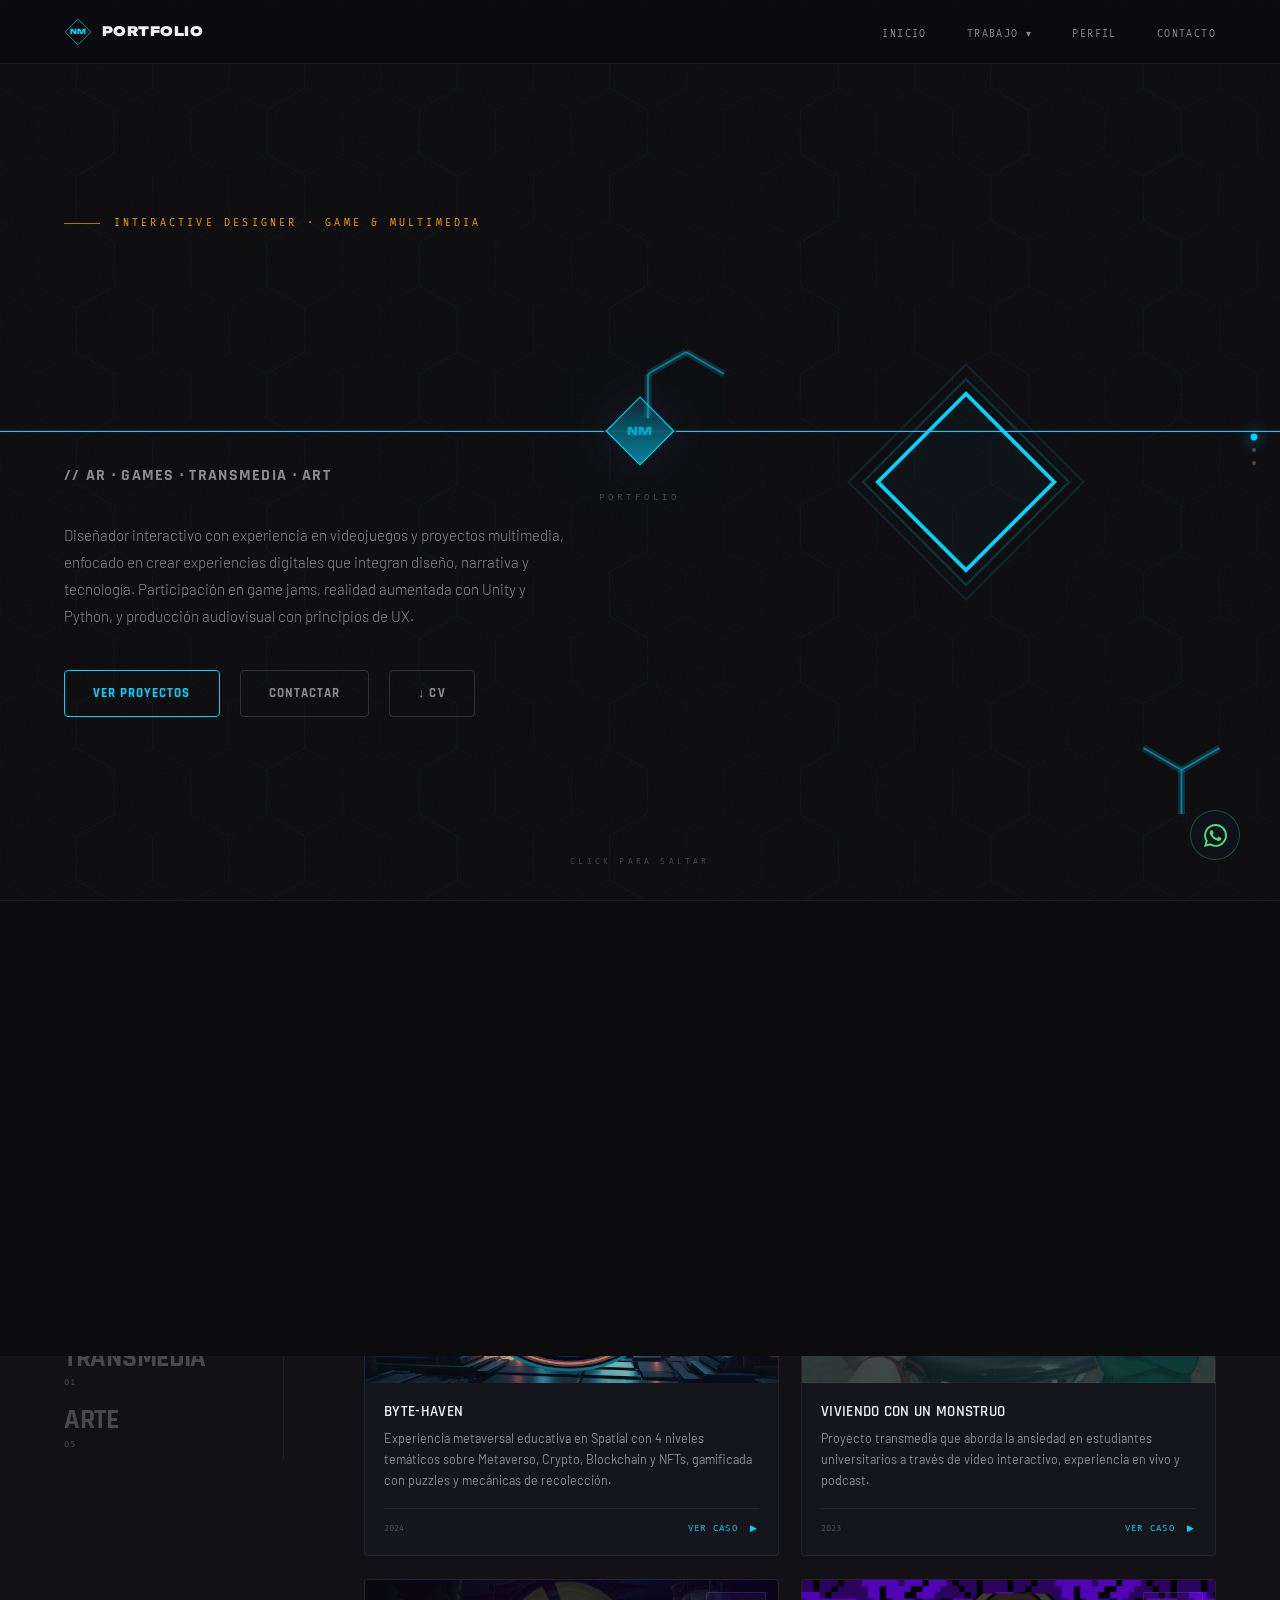
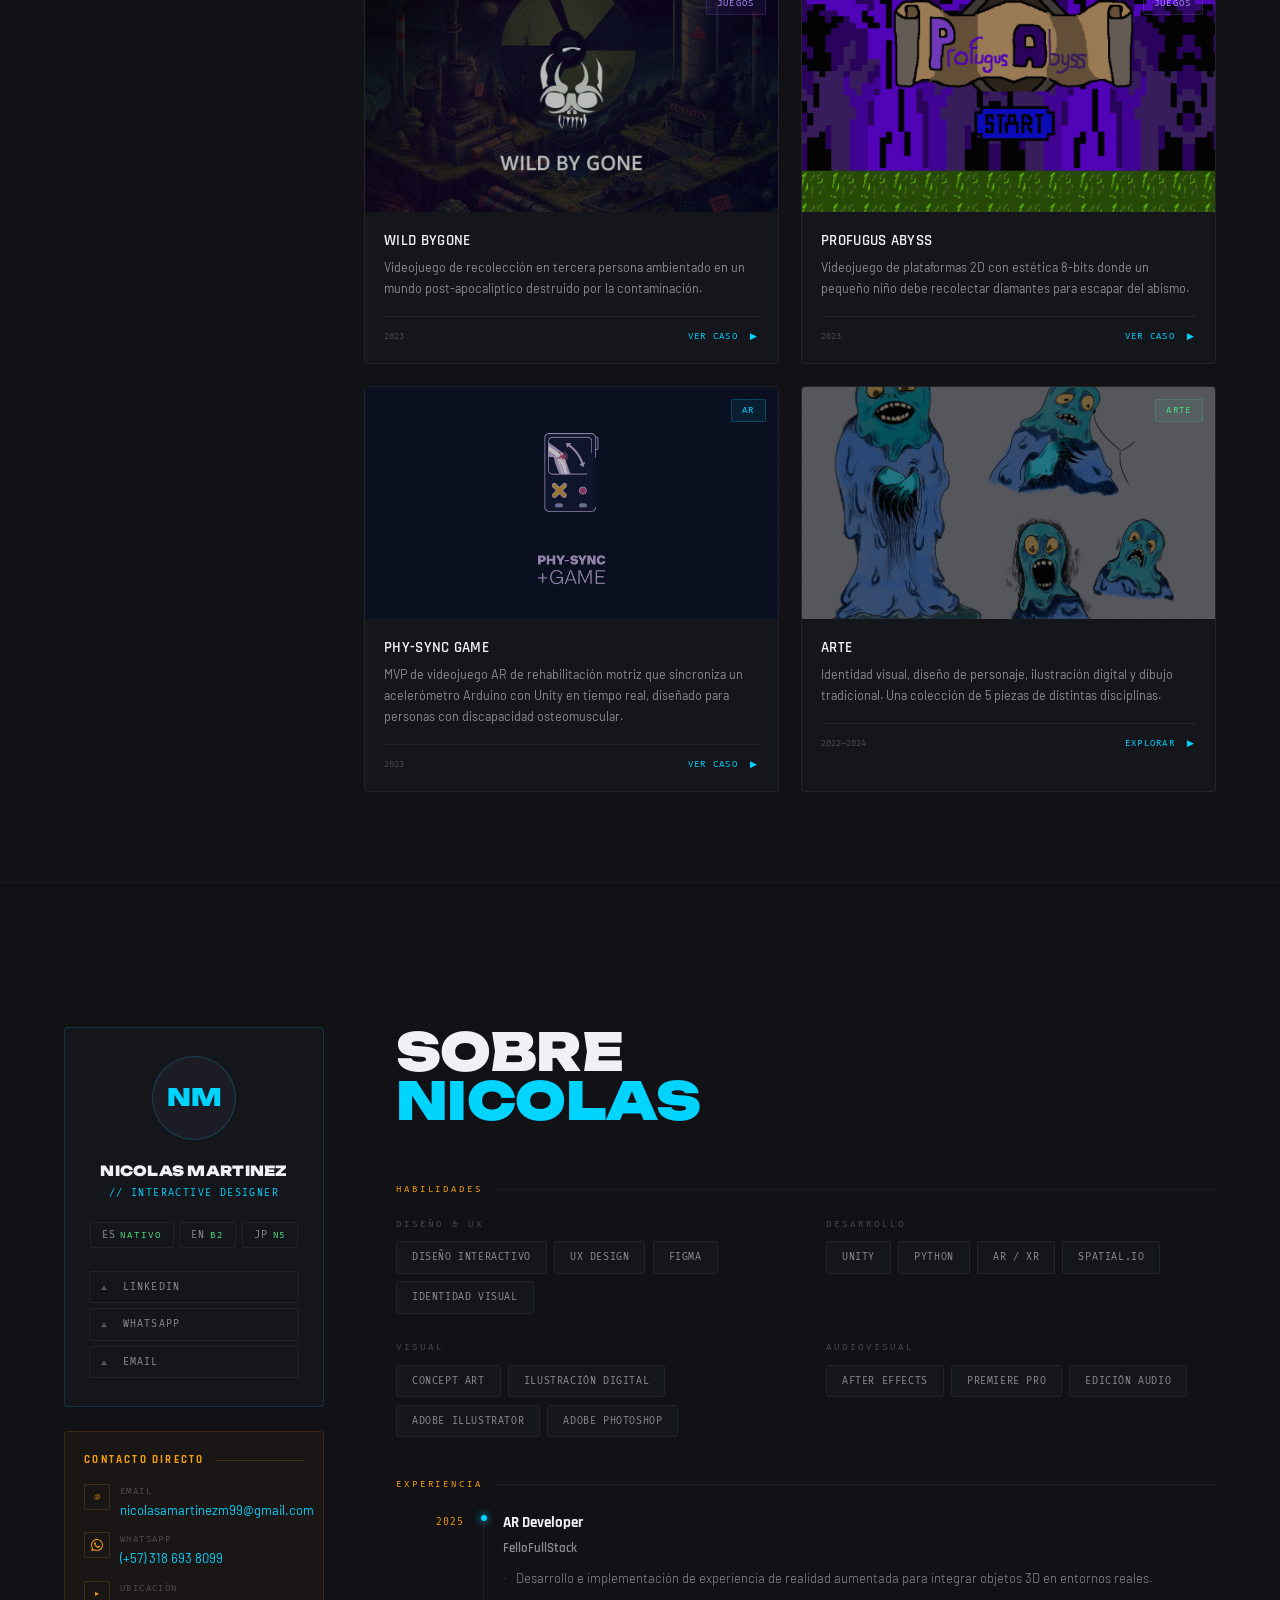
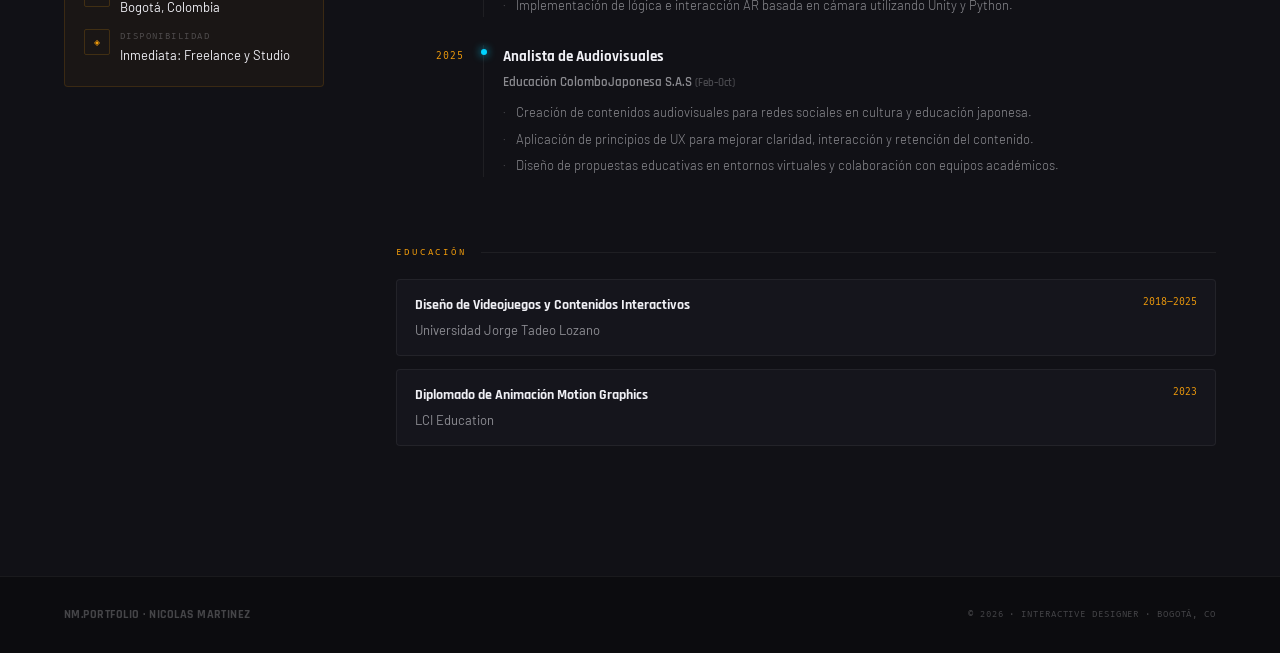
==== commit 7121ee9e: "Fix UX heuristics: unify nav language, add filter/gallery hints, skip repeat loader Nav and category" ====
--- a/index.html
+++ b/index.html
@@ -94,12 +94,12 @@
   <ul class="nav-links">
     <li><a href="#home">INICIO</a></li>
     <li class="has-sub">
-      <a href="#work">WORK ▾</a>
+      <a href="#work">TRABAJO ▾</a>
       <div class="nav-sub">
         <a href="#work" onclick="switchCat('ar')">AR</a>
-        <a href="#work" onclick="switchCat('games')">GAMES</a>
+        <a href="#work" onclick="switchCat('games')">JUEGOS</a>
         <a href="#work" onclick="switchCat('transmedia')">TRANSMEDIA</a>
-        <a href="#work" onclick="switchCat('art')">ART</a>
+        <a href="#work" onclick="switchCat('art')">ARTE</a>
       </div>
     </li>
     <li><a href="#about">PERFIL</a></li>
@@ -114,12 +114,12 @@
 
 <div class="nav-mobile" id="nav-mobile" role="navigation" aria-label="Menú móvil">
   <a href="#home"  onclick="closeMobileNav()">INICIO</a>
-  <span class="nm-sub-label">WORK</span>
+  <span class="nm-sub-label">TRABAJO</span>
   <a href="#work"  onclick="switchCat('all');        closeMobileNav()">TODO</a>
   <a href="#work"  onclick="switchCat('ar');         closeMobileNav()">AR</a>
-  <a href="#work"  onclick="switchCat('games');      closeMobileNav()">GAMES</a>
+  <a href="#work"  onclick="switchCat('games');      closeMobileNav()">JUEGOS</a>
   <a href="#work"  onclick="switchCat('transmedia'); closeMobileNav()">TRANSMEDIA</a>
-  <a href="#work"  onclick="switchCat('art');        closeMobileNav()">ART</a>
+  <a href="#work"  onclick="switchCat('art');        closeMobileNav()">ARTE</a>
   <a href="#about" onclick="closeMobileNav()">PERFIL</a>
   <a href="#about" onclick="event.preventDefault(); openWaPopup(); closeMobileNav()">CONTACTO</a>
 </div>
@@ -217,7 +217,7 @@
         <span class="cat-count" id="cnt-ar">—</span>
       </button>
       <button class="cat-btn"        data-cat="games"      onclick="switchCat('games')"      data-reveal data-delay="2">
-        <span class="cat-label">GAMES</span>
+        <span class="cat-label">JUEGOS</span>
         <span class="cat-count" id="cnt-games">—</span>
       </button>
       <button class="cat-btn"        data-cat="transmedia" onclick="switchCat('transmedia')" data-reveal data-delay="3">
@@ -225,7 +225,7 @@
         <span class="cat-count" id="cnt-transmedia">—</span>
       </button>
       <button class="cat-btn"        data-cat="art"        onclick="switchCat('art')"        data-reveal data-delay="4">
-        <span class="cat-label">ART</span>
+        <span class="cat-label">ARTE</span>
         <span class="cat-count" id="cnt-art">—</span>
       </button>
     </div>
@@ -444,7 +444,7 @@
 
     <div class="m-header">
       <div class="m-header-left">
-        <p class="m-eyebrow" id="m-eyebrow">// CASE STUDY</p>
+        <p class="m-eyebrow" id="m-eyebrow">// CASO DE ESTUDIO</p>
         <h2 class="m-title"  id="m-title"></h2>
       </div>
       <div id="m-cta-wrap"></div>
@@ -519,6 +519,7 @@
       <p class="gal-medium" id="gal-medium"></p>
       <h2 class="gal-title" id="gal-title"></h2>
       <p class="gal-desc" id="gal-desc"></p>
+      <p class="gal-hint gal-hidden" id="gal-hint">Usa &nbsp;←&nbsp;→&nbsp;&nbsp;para navegar</p>
       <div class="gal-project-ref" id="gal-project-ref"></div>
     </div>
   </div>
@@ -696,6 +697,7 @@
 
 /* ── CARD & WORK ───────────────────────────────────────────── */
 const BADGE = { ar:'b-ar', games:'b-games', transmedia:'b-transmedia', art:'b-art' };
+const CAT_LABEL = { ar:'AR', games:'JUEGOS', transmedia:'TRANSMEDIA', art:'ARTE' };
 
 function renderCardHTML(p) {
   const isHub = !!p.isArtHub;
@@ -709,7 +711,7 @@
           ? `<img src="${p.cover}" alt="${p.title}" class="p-thumb-cover" loading="lazy">`
           : `<span class="p-icon">${p.icon}</span>`
         }
-        <span class="p-badge ${BADGE[p.cat]}">${p.cat.toUpperCase()}</span>
+        <span class="p-badge ${BADGE[p.cat]}">${CAT_LABEL[p.cat]}</span>
       </div>
       <div class="p-body">
         <h3 class="p-title">${p.title}</h3>
@@ -738,6 +740,7 @@
 }
 
 /* Updates the category count badges */
+const CAT_FULL_LABEL = { all:'TODO', ar:'AR', games:'JUEGOS', transmedia:'TRANSMEDIA', art:'ARTE' };
 function initCounts() {
   const cats = ['all', 'ar', 'games', 'transmedia', 'art'];
   cats.forEach(cat => {
@@ -747,6 +750,12 @@
     else                     n = PROJECTS.filter(p => p.cat === cat).length;
     const el = document.getElementById('cnt-' + cat);
     if (el) el.textContent = String(n).padStart(2, '0');
+    const btn = document.querySelector(`.cat-btn[data-cat="${cat}"]`);
+    if (btn) {
+      const label = `${CAT_FULL_LABEL[cat]} — ${n} ${n === 1 ? 'proyecto' : 'proyectos'}`;
+      btn.setAttribute('aria-label', label);
+      btn.setAttribute('title', label);
+    }
   });
 }
 
@@ -764,7 +773,7 @@
   const p = PROJECTS.find(x => x.id === id);
   if (!p) return;
 
-  document.getElementById('m-eyebrow').textContent = `// CASE STUDY · ${p.cat.toUpperCase()}`;
+  document.getElementById('m-eyebrow').textContent = `// CASO DE ESTUDIO · ${CAT_LABEL[p.cat]}`;
   document.getElementById('m-title').textContent   = p.title;
 
   const banner = document.getElementById('m-banner');
@@ -845,11 +854,13 @@
   const dots  = document.getElementById('gal-dots');
   const prev  = document.getElementById('gal-prev');
   const next  = document.getElementById('gal-next');
+  const hint  = document.getElementById('gal-hint');
   const multi = p.images.length > 1;
   img.src = p.images[_galIdx];
   img.alt = p.title;
   prev.classList.toggle('gal-hidden', !multi);
   next.classList.toggle('gal-hidden', !multi);
+  hint.classList.toggle('gal-hidden', !multi);
   dots.innerHTML = multi
     ? p.images.map((_, i) =>
         `<div class="gal-dot${i === _galIdx ? ' active' : ''}" onclick="galleryGoTo(${i})"></div>`
@@ -986,7 +997,16 @@
 
 /* ── LOADER ────────────────────────────────────────────────── */
 (function () {
-  const loader      = document.getElementById('loader');
+  const loader = document.getElementById('loader');
+
+  if (sessionStorage.getItem('nm_loader_seen')) {
+    loader.style.display = 'none';
+    startHeroTypewriter();
+    startHeroLogo();
+    return;
+  }
+  sessionStorage.setItem('nm_loader_seen', '1');
+
   const fillLeft    = document.getElementById('ldr-fill-left');
   const fillRight   = document.getElementById('ldr-fill-right');
   const fillDiamond = document.getElementById('ldr-fill-diamond');
--- a/portfolio.css
+++ b/portfolio.css
@@ -1347,6 +1347,11 @@
   font-size:14px; color:var(--text-mid); line-height:1.85;
 }
 
+.gal-hint {
+  font-family:var(--font-mono); font-size:10px; letter-spacing:.1em;
+  color:var(--text-lo); margin-top:.9rem;
+}
+
 .gal-project-ref { margin-top:1.4rem; }
 .gal-proj-btn {
   display:inline-flex; align-items:center; gap:8px;
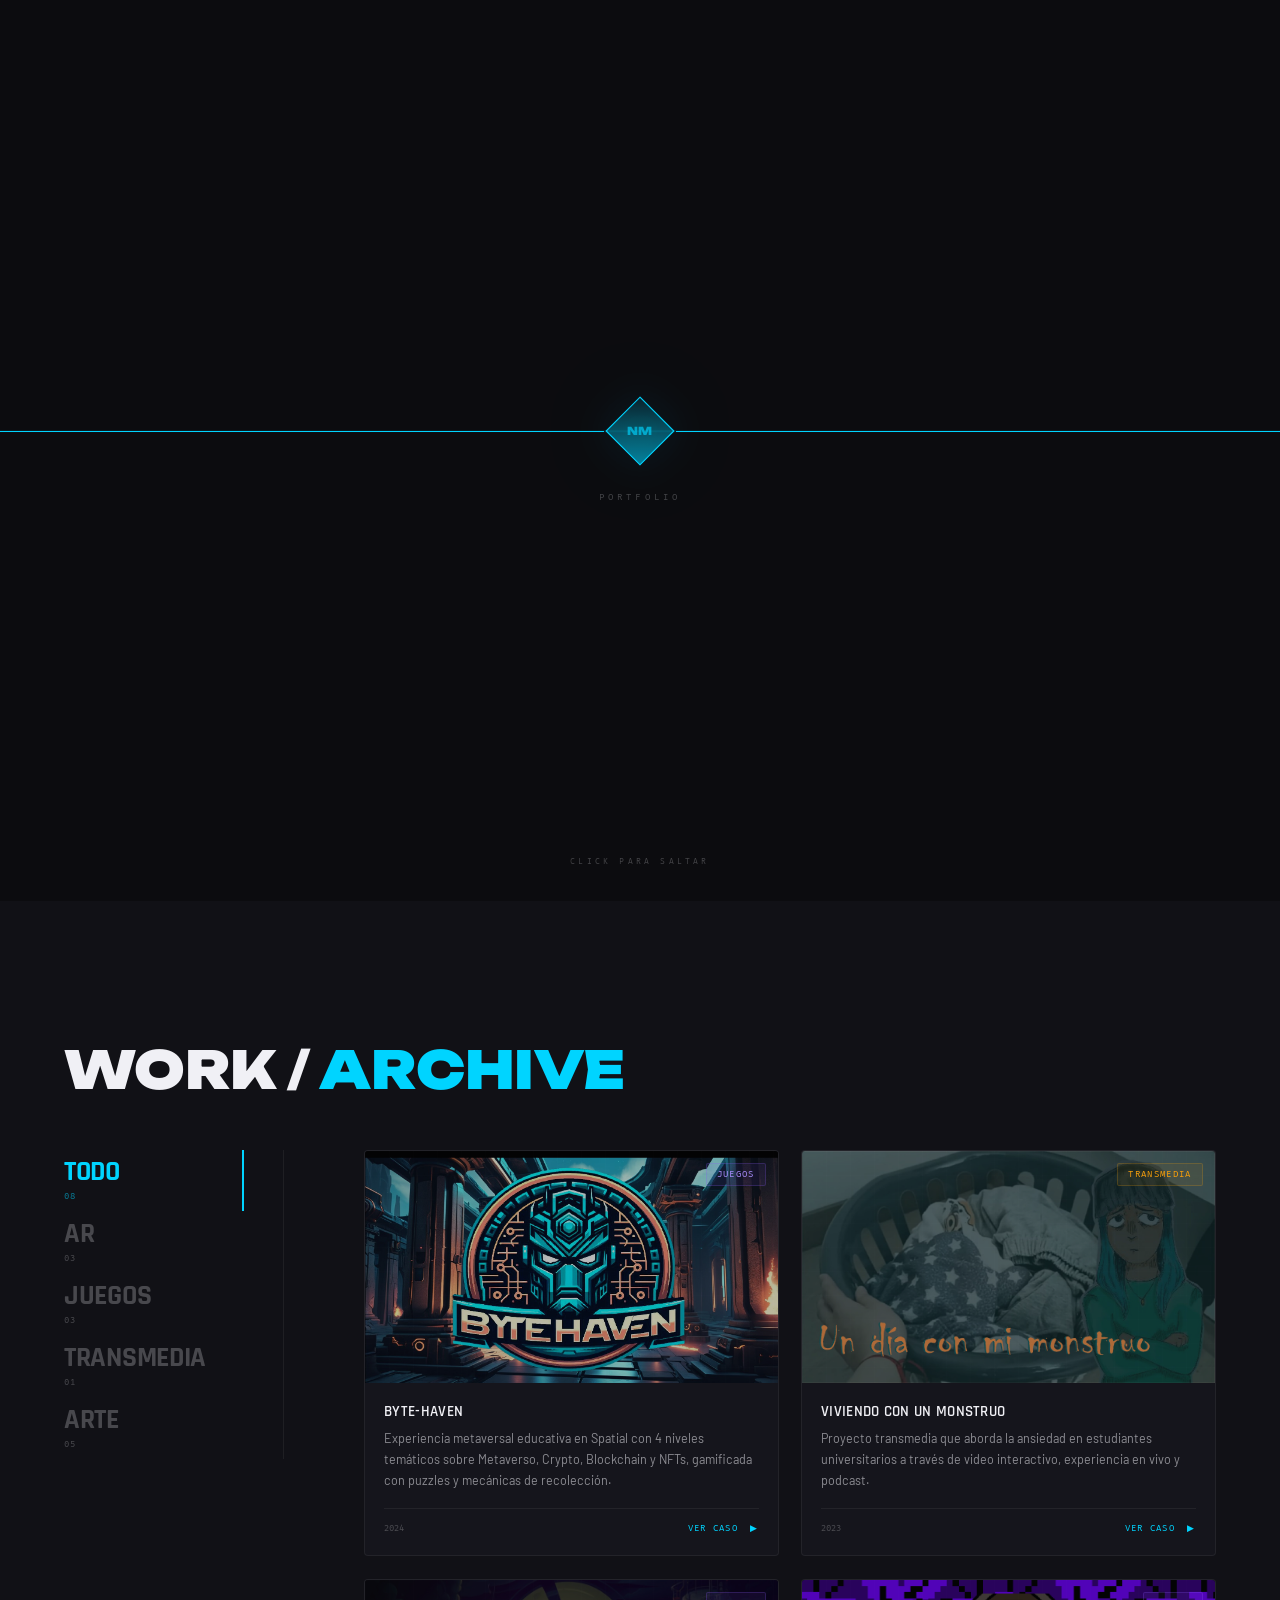
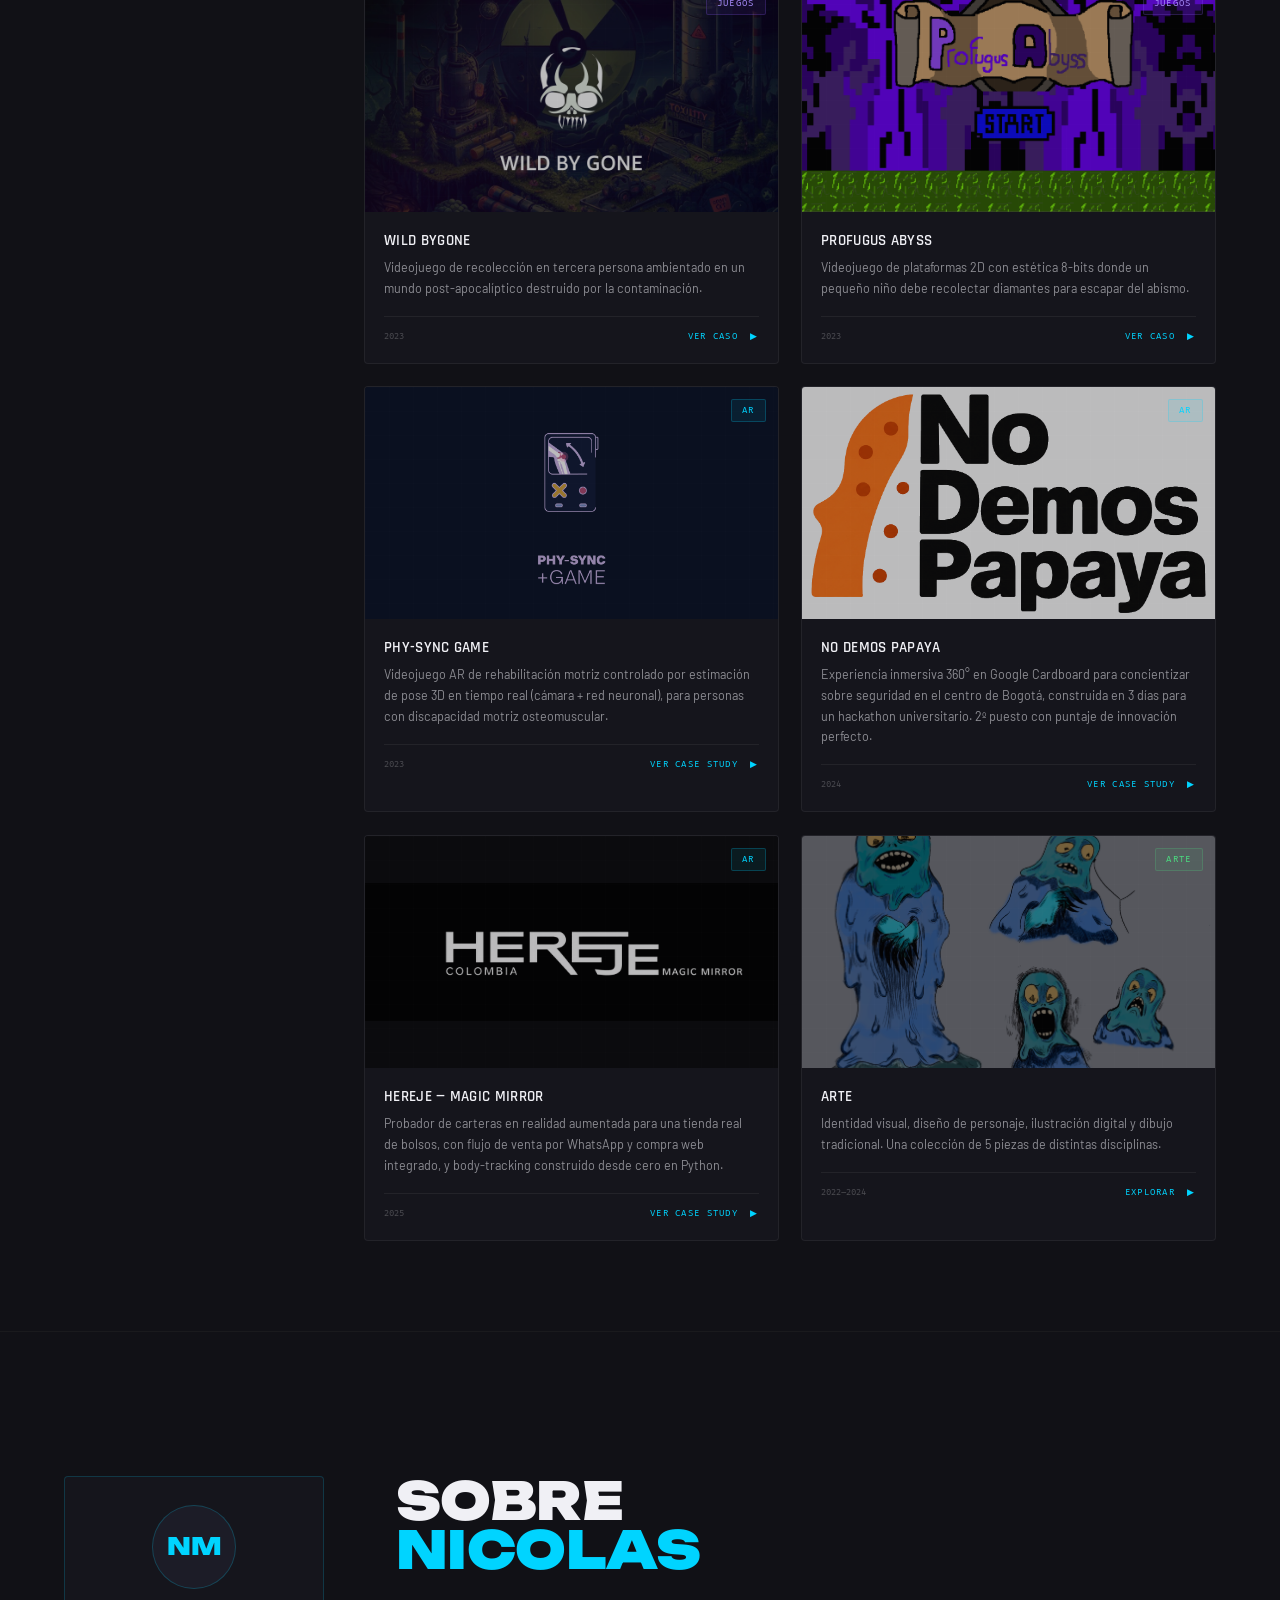
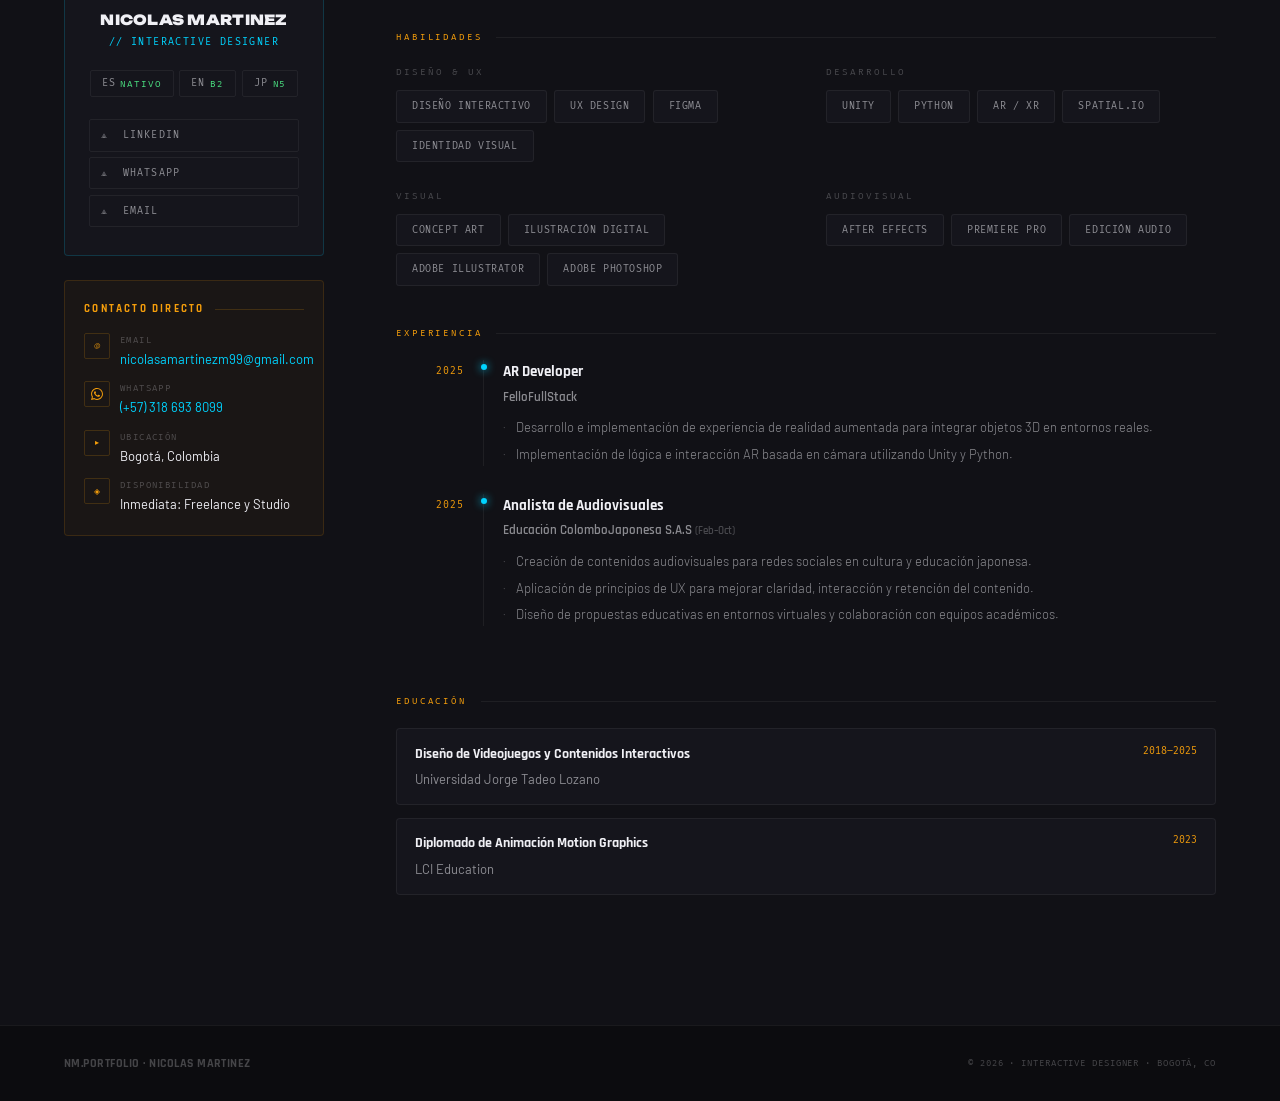
==== commit ba184830: "3 case studies de AR en pagina completa: No Demos Papaya, PHY-SYNC, HEREJE Nueva estructura de pagin" ====
--- a/index.html
+++ b/index.html
@@ -624,15 +624,44 @@
   {
     id:6, cat:'ar', year:'2023',
     title:'PHY-SYNC GAME',
-    brief:'MVP de videojuego AR de rehabilitación motriz que sincroniza un acelerómetro Arduino con Unity en tiempo real, diseñado para personas con discapacidad osteomuscular.',
+    brief:'Videojuego AR de rehabilitación motriz controlado por estimación de pose 3D en tiempo real (cámara + red neuronal), para personas con discapacidad motriz osteomuscular.',
     icon:'PS',
     cover:'Portafolio/PhySync_Cover.png',
-    ch:'Las personas en rehabilitación motriz pierden adherencia al tratamiento por falta de motivación y espacios recreativos accesibles. ¿Cómo convertir los ejercicios de recuperación en una experiencia lúdica sin depender de instalaciones especializadas?',
-    so:'Videojuego AR con controlador físico: un acelerómetro conectado a Arduino captura el movimiento corporal del usuario y lo transmite a Unity vía comunicación serial. Firebase gestiona el estado de sesión en tiempo real. El movimiento físico se mapea directamente a las mecánicas de juego, convirtiendo los ejercicios terapéuticos en input de juego.',
-    re:'MVP funcional con un nivel completo jugable. Validado con usuarios reales en sesiones de prueba. Integración Arduino + Firebase + Unity AR operativa de extremo a extremo.',
-    body:'Rol: desarrollo Unity AR, integración del pipeline completo Arduino → Firebase → Unity, e implementación de pantallas (UI diseñada por Angela Monroy). Stack: Unity AR Foundation, Barracuda, Arduino (acelerómetro), Firebase, C#. Equipo de 5: Laura Salazar (Arduino + UX).',
+    ch:'Las personas en rehabilitación motriz pierden adherencia al tratamiento por falta de motivación y espacios recreativos accesibles. ¿Cómo convertir los ejercicios de recuperación en una experiencia lúdica que integre control físico y digital?',
+    so:'Videojuego AR con control híbrido "Phy-Sync": un botón físico construido con Arduino, sincronizado con una red neuronal de estimación de pose 3D (VNect, 24 puntos de articulación) que corre en tiempo real sobre Unity Barracuda a partir de la cámara del dispositivo — el cuerpo del jugador es el control.',
+    re:'MVP funcional con un nivel completo jugable (minijuego de básquetbol). Validado con usuarios reales en sesiones de prueba. Pipeline cámara → Barracuda/VNect → Unity operativo de extremo a extremo.',
+    body:'Rol: desarrollo Unity + AR — pipeline completo cámara → Barracuda/VNect → mecánica de juego, e implementación de pantallas (UI diseñada por Angela Monroy). Stack: Unity AR Foundation, Barracuda (VNect), Firebase (login + puntaje), C#. Equipo de 5: Nicolas Martinez, Laura Salazar, Manuel Ávila, Daniel Ospina, Angela Monroy.',
     links:[{label:'VER DEMO', url:'Portafolio/PhySync_demo.mp4'}],
-    metrics:[{v:'AR',l:'TECNOLOGÍA'},{v:'Arduino',l:'HARDWARE'},{v:'MVP',l:'ALCANCE'}]
+    metrics:[{v:'24',l:'PUNTOS DE POSE'},{v:'5',l:'EQUIPO'},{v:'MVP',l:'ALCANCE'}],
+    pageUrl:'case-phy-sync.html'
+  },
+  {
+    id:12, cat:'ar', year:'2024',
+    title:'NO DEMOS PAPAYA',
+    brief:'Experiencia inmersiva 360° en Google Cardboard para concientizar sobre seguridad en el centro de Bogotá, construida en 3 días para un hackathon universitario. 2º puesto con puntaje de innovación perfecto.',
+    icon:'ND',
+    cover:'Portafolio/NoDemosPapaya_Logo.png',
+    ch:'Los estudiantes universitarios que transitan a diario el centro de Bogotá conviven con altos índices de inseguridad, pero las campañas de prevención existentes apelan al miedo y la evasión. ¿Cómo comunicar información real de protección sin generar más ansiedad?',
+    so:'Experiencia inmersiva 360° construida con Google Cardboard: fotografías panorámicas reales de zonas del centro de Bogotá, recorridas como un trayecto gamificado con acertijos que entrega consejos concretos de prevención en el camino. Diseñada con accesibilidad desde el inicio — lector de pantalla, subtítulos, contraste ajustable — para que la información no dependa solo de lo visual.',
+    re:'2º puesto en el hackathon organizado por CUCB en alianza con TadeoLab, con puntaje de innovación perfecto según el jurado. De la problemática al MVP funcional en 3 días.',
+    body:'Research día 1: entrevistas 1 a 1 y encuesta corta (~30 datos) en el centro de Bogotá, más mapa de afinidad de hallazgos. El insight que definió el proyecto: "evitar" resultó un verbo demasiado negativo para el problema — el equipo pivotó hacia concientizar e informar. Rol: lead del proyecto — definición del MVP, propuesta de gamificar la experiencia y dirección de cómo presentarla al jurado. Equipo de 3: diseño gráfico (piezas visuales, panorámicas 360°) e interactivo (construcción física de la Cardboard, conceptos).',
+    links:[{label:'VER MAPA DE AFINIDAD', url:'Portafolio/NoDemosPapaya_MapaAfinidad.jpg'},{label:'VER FOTOS 360° DEL RECORRIDO', url:'Portafolio/NoDemosPapaya_Panoramica.jpg'}],
+    metrics:[{v:'360°',l:'FORMATO'},{v:'2do',l:'PUESTO'},{v:'3 días',l:'DURACIÓN'}],
+    pageUrl:'case-no-demos-papaya.html'
+  },
+  {
+    id:13, cat:'ar', year:'2025',
+    title:'HEREJE — MAGIC MIRROR',
+    brief:'Probador de carteras en realidad aumentada para una tienda real de bolsos, con flujo de venta por WhatsApp y compra web integrado, y body-tracking construido desde cero en Python.',
+    icon:'HJ',
+    cover:'Portafolio/Hereje_Logo.png',
+    ch:'¿Cómo construir un probador de carteras en AR para una tienda real — que el cliente vea en tiempo real cómo le queda una cartera y tenga un camino directo a comprarla?',
+    so:'Pipeline propio de body-tracking en Python (OpenCV + MediaPipe Pose, 33 puntos a ~30 FPS) transmitido por WebSocket a Unity, que posiciona un avatar 3D rigged en tiempo real y ancla el modelo 3D de la cartera sobre él, con asesoría por WhatsApp y compra web integradas al flujo.',
+    re:'Prototipo funcional de punta a punta, probado en vivo con cámara real, con el flujo de venta ya diseñado sobre la tienda real. El AR nunca llegó a integrarse en el punto de venta.',
+    body:'Rol: desarrollo del pipeline completo de body-tracking en Python y de la integración Unity/AR. Decisión clave: construir el tracking desde cero en vez de usar un SDK de AR ya probado (Vuforia, ARKit, Barracuda), para entender el mecanismo de raíz.',
+    links:[{label:'VER DEMO', url:'Portafolio/Hereje_Demo.mp4'}],
+    metrics:[{v:'33',l:'PUNTOS DE POSE'},{v:'4',l:'MODELOS PROBADOS'},{v:'~30fps',l:'TRACKING'}],
+    pageUrl:'case-ar-hereje.html'
   },
   {
     id:7, cat:'art', year:'2024',
@@ -702,8 +731,8 @@
 function renderCardHTML(p) {
   const isHub = !!p.isArtHub;
   const isGal = !!p.isGallery;
-  const handler   = isHub ? 'openArtHub()' : (isGal ? `openGallery(${p.id})` : `openModal(${p.id})`);
-  const ctaLabel  = isHub ? 'EXPLORAR'     : (isGal ? 'VER OBRA'             : 'VER CASO');
+  const handler   = p.pageUrl ? `location.href='${p.pageUrl}'` : (isHub ? 'openArtHub()' : (isGal ? `openGallery(${p.id})` : `openModal(${p.id})`));
+  const ctaLabel  = p.pageUrl ? 'VER CASE STUDY' : (isHub ? 'EXPLORAR' : (isGal ? 'VER OBRA' : 'VER CASO'));
   return `
     <article class="p-card" role="listitem" onclick="${handler}">
       <div class="p-thumb${p.cover ? ' p-thumb--img' : ''}">
@@ -787,12 +816,12 @@
 
   const ctaWrap = document.getElementById('m-cta-wrap');
   if (p.links && p.links.length) {
-    const l = p.links[0];
-    ctaWrap.innerHTML = `
+    ctaWrap.style.cssText = 'display:flex;flex-wrap:wrap;gap:10px';
+    ctaWrap.innerHTML = p.links.map(l => `
       <a href="${l.url}" target="_blank" rel="noopener" class="m-cta-primary">
         <svg viewBox="0 0 24 24"><path d="M10 9V5l7 7-7 7v-4.1c-5 .5-8.5 2.3-11 6.1 1-5 4-10 11-11z"/></svg>
         ${l.label}
-      </a>`;
+      </a>`).join('');
   } else {
     ctaWrap.innerHTML = '';
   }
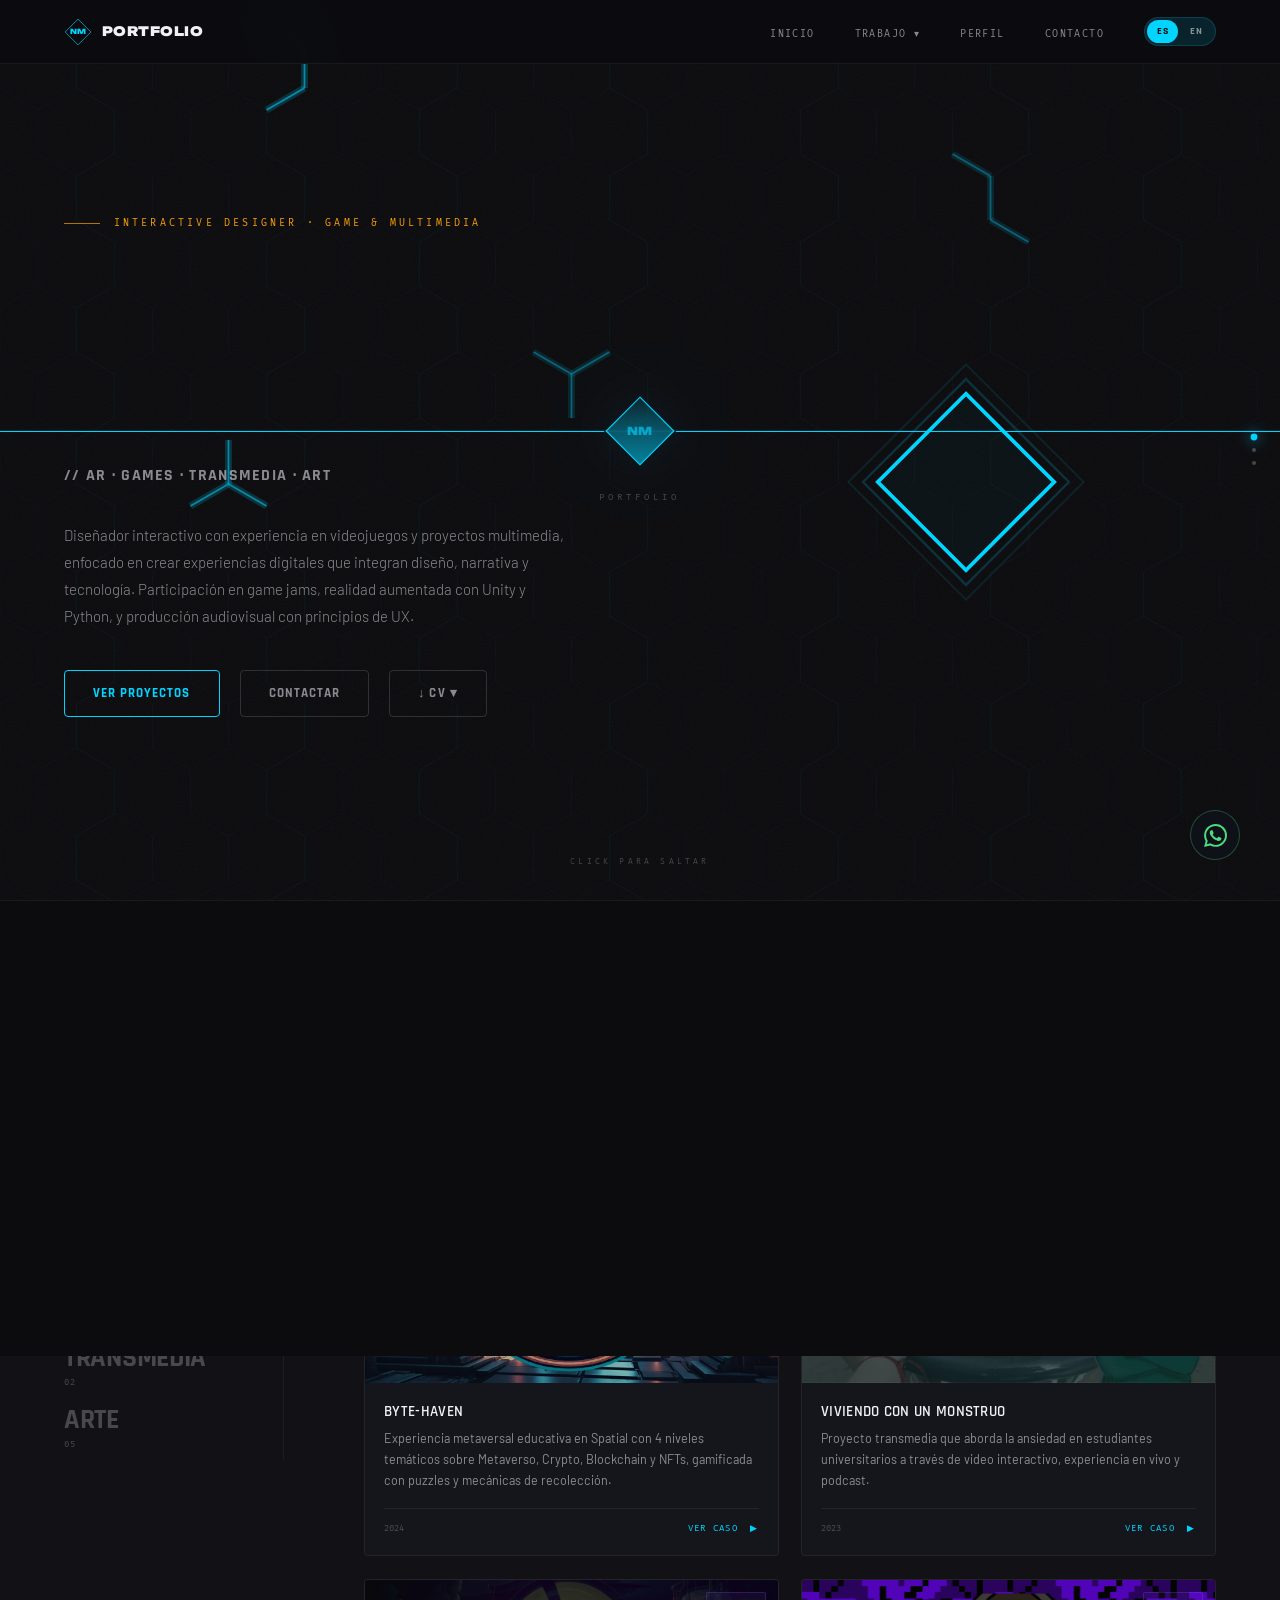
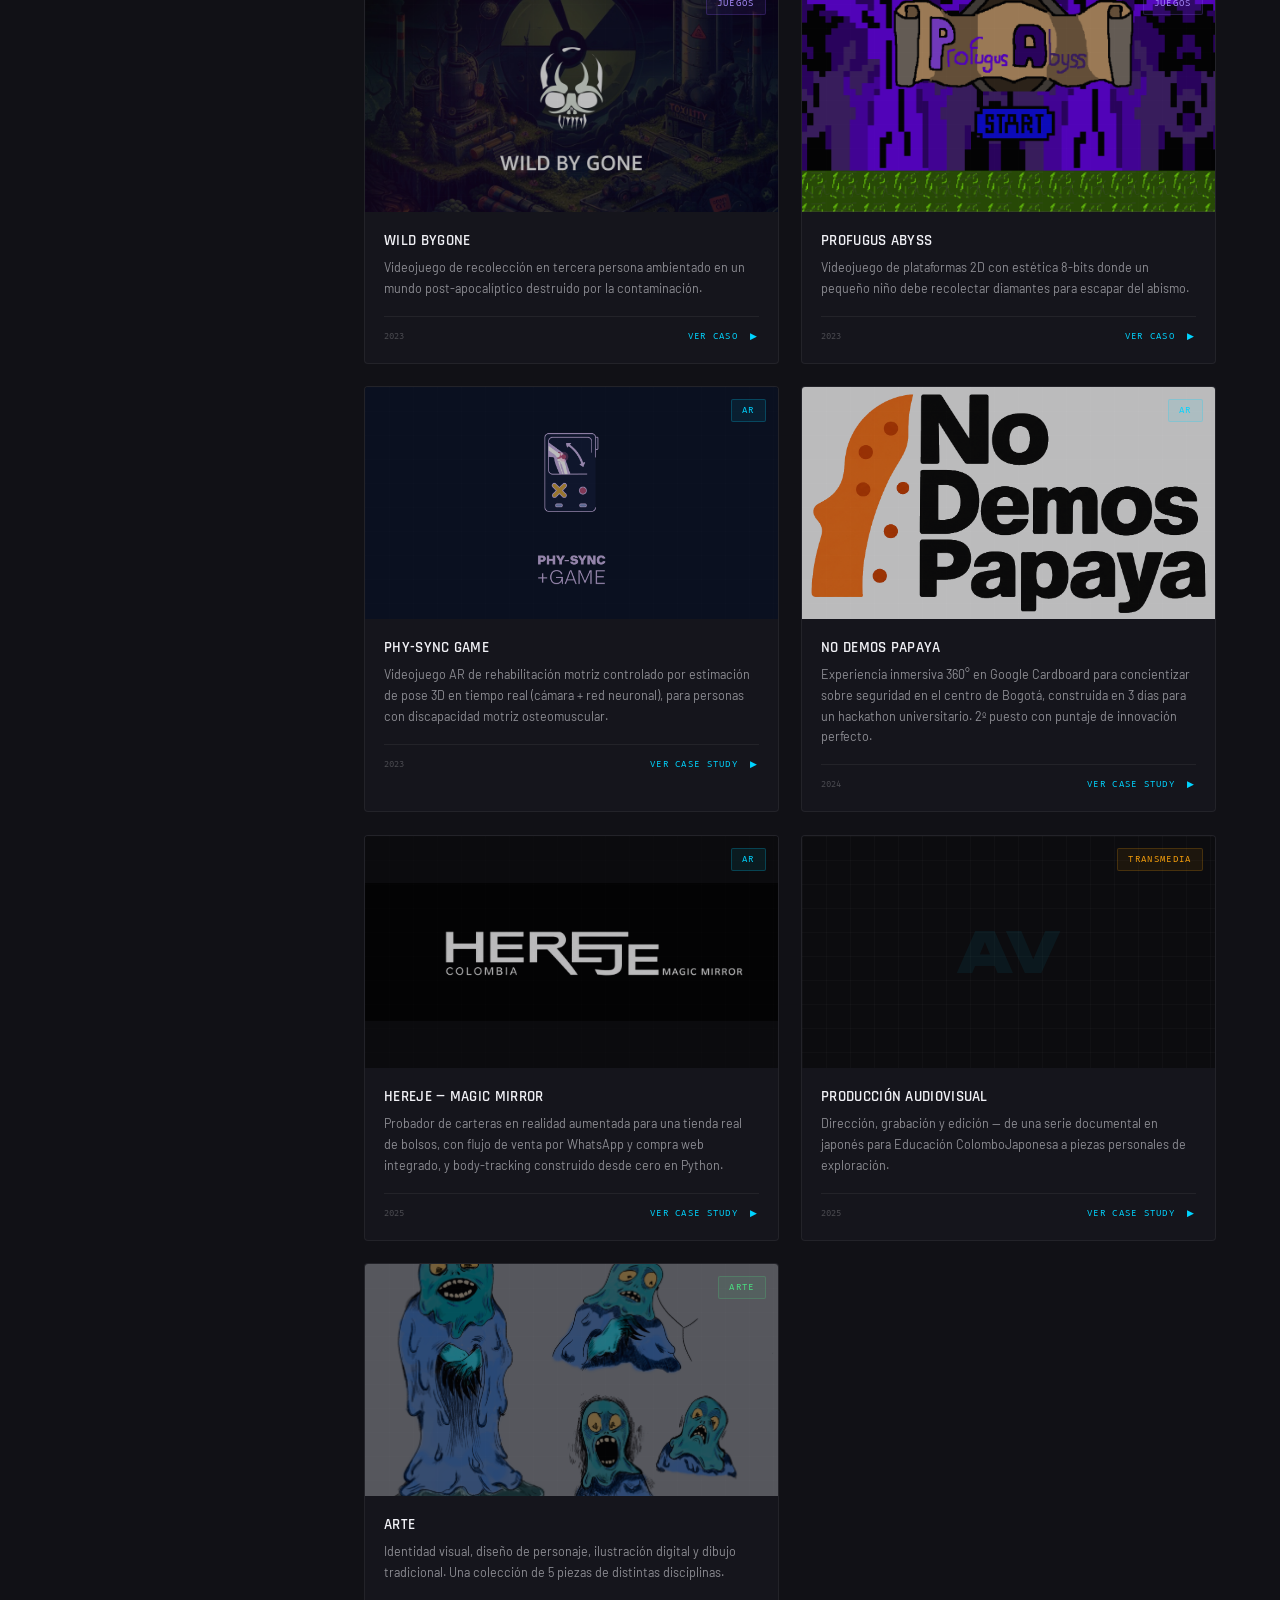
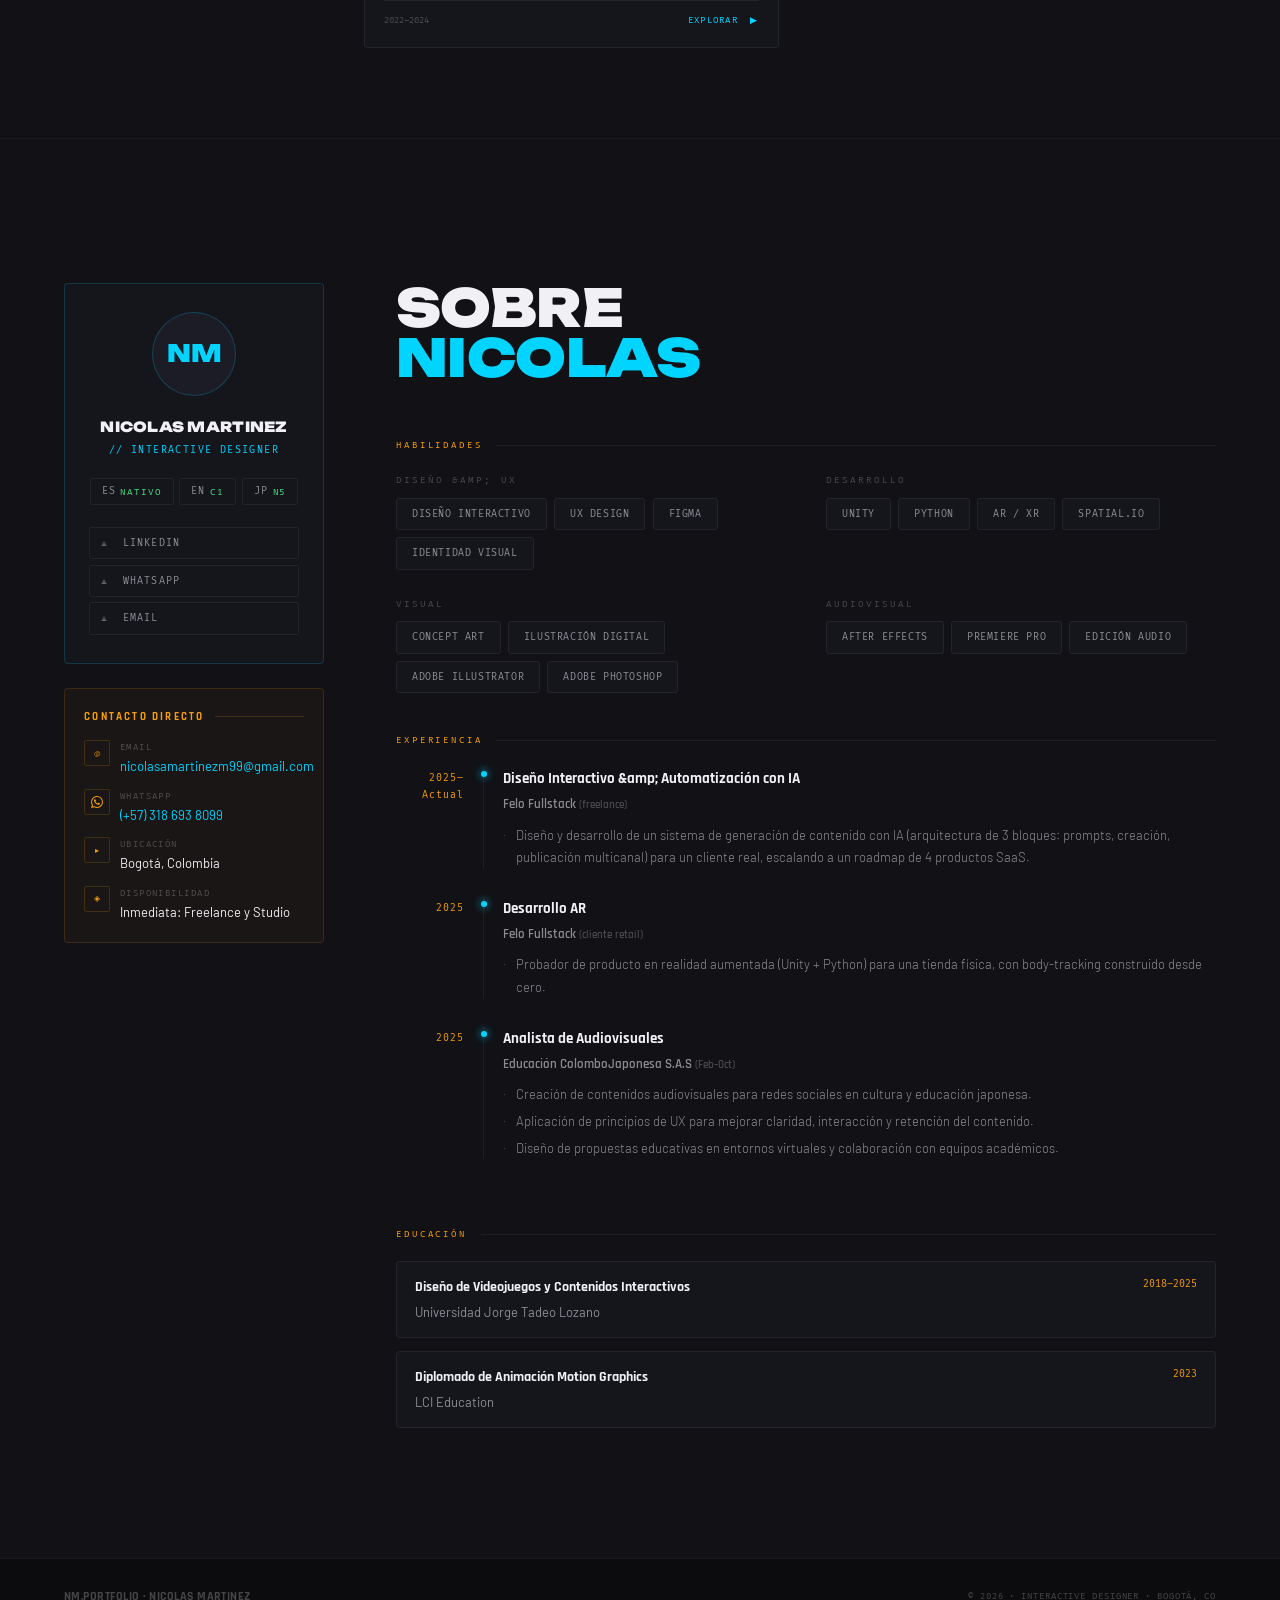
==== commit 9f5aac17: "16 sept: portafolio bilingue completo (ES/EN) con toggle tipo LinkedIn en index y las 4 paginas de c" ====
--- a/index.html
+++ b/index.html
@@ -92,18 +92,22 @@
     <span class="nav-logo-text">PORTFOLIO</span>
   </a>
   <ul class="nav-links">
-    <li><a href="#home">INICIO</a></li>
+    <li><a href="#home" data-i18n="nav.home">INICIO</a></li>
     <li class="has-sub">
-      <a href="#work">TRABAJO ▾</a>
+      <a href="#work"><span data-i18n="nav.work">TRABAJO</span> ▾</a>
       <div class="nav-sub">
         <a href="#work" onclick="switchCat('ar')">AR</a>
-        <a href="#work" onclick="switchCat('games')">JUEGOS</a>
+        <a href="#work" onclick="switchCat('games')" data-i18n="cat.games">JUEGOS</a>
         <a href="#work" onclick="switchCat('transmedia')">TRANSMEDIA</a>
-        <a href="#work" onclick="switchCat('art')">ARTE</a>
+        <a href="#work" onclick="switchCat('art')" data-i18n="cat.art">ARTE</a>
       </div>
     </li>
-    <li><a href="#about">PERFIL</a></li>
-    <li><a href="#about" onclick="event.preventDefault();openWaPopup()">CONTACTO</a></li>
+    <li><a href="#about" data-i18n="nav.profile">PERFIL</a></li>
+    <li><a href="#about" onclick="event.preventDefault();openWaPopup()" data-i18n="nav.contact">CONTACTO</a></li>
+    <li class="lang-toggle" id="lang-toggle" role="group" aria-label="Language">
+      <button class="lang-btn active" data-lang-btn="es" onclick="setLang('es')">ES</button>
+      <button class="lang-btn" data-lang-btn="en" onclick="setLang('en')">EN</button>
+    </li>
   </ul>
   <button class="nav-hamburger" id="nav-hamburger" aria-label="Menú" aria-expanded="false" onclick="toggleMobileNav()">
     <span class="ham-bar"></span>
@@ -113,15 +117,19 @@
 </nav>
 
 <div class="nav-mobile" id="nav-mobile" role="navigation" aria-label="Menú móvil">
-  <a href="#home"  onclick="closeMobileNav()">INICIO</a>
-  <span class="nm-sub-label">TRABAJO</span>
-  <a href="#work"  onclick="switchCat('all');        closeMobileNav()">TODO</a>
+  <a href="#home"  onclick="closeMobileNav()" data-i18n="nav.home">INICIO</a>
+  <span class="nm-sub-label" data-i18n="nav.work">TRABAJO</span>
+  <a href="#work"  onclick="switchCat('all');        closeMobileNav()" data-i18n="cat.all">TODO</a>
   <a href="#work"  onclick="switchCat('ar');         closeMobileNav()">AR</a>
-  <a href="#work"  onclick="switchCat('games');      closeMobileNav()">JUEGOS</a>
+  <a href="#work"  onclick="switchCat('games');      closeMobileNav()" data-i18n="cat.games">JUEGOS</a>
   <a href="#work"  onclick="switchCat('transmedia'); closeMobileNav()">TRANSMEDIA</a>
-  <a href="#work"  onclick="switchCat('art');        closeMobileNav()">ARTE</a>
-  <a href="#about" onclick="closeMobileNav()">PERFIL</a>
-  <a href="#about" onclick="event.preventDefault(); openWaPopup(); closeMobileNav()">CONTACTO</a>
+  <a href="#work"  onclick="switchCat('art');        closeMobileNav()" data-i18n="cat.art">ARTE</a>
+  <a href="#about" onclick="closeMobileNav()" data-i18n="nav.profile">PERFIL</a>
+  <a href="#about" onclick="event.preventDefault(); openWaPopup(); closeMobileNav()" data-i18n="nav.contact">CONTACTO</a>
+  <div class="lang-toggle" id="lang-toggle-mobile" role="group" aria-label="Language" style="margin-top:16px">
+    <button class="lang-btn active" data-lang-btn="es" onclick="setLang('es')">ES</button>
+    <button class="lang-btn" data-lang-btn="en" onclick="setLang('en')">EN</button>
+  </div>
 </div>
 
 <!-- scroll dots -->
@@ -149,7 +157,7 @@
 
     <p class="hero-sub">// AR · GAMES · TRANSMEDIA · ART</p>
 
-    <p class="hero-bio">
+    <p class="hero-bio" data-i18n="hero.bio">
       Diseñador interactivo con experiencia en videojuegos y proyectos multimedia,
       enfocado en crear experiencias digitales que integran diseño, narrativa
       y tecnología. Participación en game jams, realidad aumentada con Unity y Python,
@@ -157,9 +165,15 @@
     </p>
 
     <div class="hero-cta">
-      <a href="#work" class="btn btn-blue">VER PROYECTOS</a>
-      <button class="btn btn-ghost btn-ghost--green" onclick="openWaPopup()">CONTACTAR</button>
-      <a href="Portafolio/CV Nicolas Martinez 2026.pdf" download class="btn btn-ghost btn-ghost--amber">↓ CV</a>
+      <a href="#work" class="btn btn-blue" data-i18n="hero.cta.projects">VER PROYECTOS</a>
+      <button class="btn btn-ghost btn-ghost--green" onclick="openWaPopup()" data-i18n="hero.cta.contact">CONTACTAR</button>
+      <div class="cv-dropdown" id="cv-dropdown">
+        <button class="btn btn-ghost btn-ghost--amber" onclick="toggleCvMenu(event)">↓ CV ▾</button>
+        <div class="cv-dropdown-menu" id="cv-dropdown-menu">
+          <a href="Portafolio/CV Nicolas Martinez M.pdf" download>Español</a>
+          <a href="Portafolio/CV Nicolas Martinez EN.pdf" download>English</a>
+        </div>
+      </div>
     </div>
 
 
@@ -209,7 +223,7 @@
     <!-- LEFT: categorías grandes en vertical (220px) -->
     <div class="work-sidebar">
       <button class="cat-btn active" data-cat="all"        onclick="switchCat('all')"        data-reveal>
-        <span class="cat-label">TODO</span>
+        <span class="cat-label" data-i18n="cat.all">TODO</span>
         <span class="cat-count" id="cnt-all">—</span>
       </button>
       <button class="cat-btn"        data-cat="ar"         onclick="switchCat('ar')"         data-reveal data-delay="1">
@@ -217,7 +231,7 @@
         <span class="cat-count" id="cnt-ar">—</span>
       </button>
       <button class="cat-btn"        data-cat="games"      onclick="switchCat('games')"      data-reveal data-delay="2">
-        <span class="cat-label">JUEGOS</span>
+        <span class="cat-label" data-i18n="cat.games">JUEGOS</span>
         <span class="cat-count" id="cnt-games">—</span>
       </button>
       <button class="cat-btn"        data-cat="transmedia" onclick="switchCat('transmedia')" data-reveal data-delay="3">
@@ -225,7 +239,7 @@
         <span class="cat-count" id="cnt-transmedia">—</span>
       </button>
       <button class="cat-btn"        data-cat="art"        onclick="switchCat('art')"        data-reveal data-delay="4">
-        <span class="cat-label">ARTE</span>
+        <span class="cat-label" data-i18n="cat.art">ARTE</span>
         <span class="cat-count" id="cnt-art">—</span>
       </button>
     </div>
@@ -256,8 +270,8 @@
       <p class="id-role">// INTERACTIVE DESIGNER</p>
 
       <div class="lang-row">
-        <div class="lang-pill">ES <span class="lang-lvl">NATIVO</span></div>
-        <div class="lang-pill">EN <span class="lang-lvl">B2</span></div>
+        <div class="lang-pill">ES <span class="lang-lvl" data-i18n="id.native">NATIVO</span></div>
+        <div class="lang-pill">EN <span class="lang-lvl">C1</span></div>
         <div class="lang-pill">JP <span class="lang-lvl">N5</span></div>
       </div>
 
@@ -269,7 +283,7 @@
     </div>
 
     <div class="contact-card" data-reveal data-delay="1">
-      <p class="cc-title">CONTACTO DIRECTO</p>
+      <p class="cc-title" data-i18n="cc.title">CONTACTO DIRECTO</p>
       <div class="cc-items">
 
         <div class="cc-item">
@@ -293,7 +307,7 @@
         <div class="cc-item">
           <div class="cc-ico">▸</div>
           <div>
-            <p class="cc-sub">UBICACIÓN</p>
+            <p class="cc-sub" data-i18n="cc.location">UBICACIÓN</p>
             <p class="cc-val">Bogotá, Colombia</p>
           </div>
         </div>
@@ -301,8 +315,8 @@
         <div class="cc-item">
           <div class="cc-ico">◈</div>
           <div>
-            <p class="cc-sub">DISPONIBILIDAD</p>
-            <p class="cc-val">Inmediata: Freelance y Studio</p>
+            <p class="cc-sub" data-i18n="cc.availability">DISPONIBILIDAD</p>
+            <p class="cc-val" data-i18n="cc.availability.val">Inmediata: Freelance y Studio</p>
           </div>
         </div>
 
@@ -316,25 +330,25 @@
   <div class="about-content">
 
     <div class="s-header" data-reveal>
-      <h2 class="display-title">SOBRE<br><em>NICOLAS</em></h2>
+      <h2 class="display-title" data-i18n-html="about.title">SOBRE<br><em>NICOLAS</em></h2>
     </div>
 
     <div class="blk" data-reveal>
-      <p class="blk-lbl">HABILIDADES</p>
+      <p class="blk-lbl" data-i18n="about.skills">HABILIDADES</p>
       <div class="tool-groups">
 
         <div class="tool-group">
-          <p class="tg-label">DISEÑO &amp; UX</p>
+          <p class="tg-label" data-i18n="about.skills.design">DISEÑO &amp; UX</p>
           <div class="tg-tags">
-            <span class="tag tg-design">Diseño Interactivo</span>
+            <span class="tag tg-design" data-i18n="about.tag.interactive">Diseño Interactivo</span>
             <span class="tag tg-design">UX Design</span>
             <span class="tag tg-design">Figma</span>
-            <span class="tag tg-design">Identidad Visual</span>
+            <span class="tag tg-design" data-i18n="about.tag.identity">Identidad Visual</span>
           </div>
         </div>
 
         <div class="tool-group">
-          <p class="tg-label">DESARROLLO</p>
+          <p class="tg-label" data-i18n="about.skills.dev">DESARROLLO</p>
           <div class="tg-tags">
             <span class="tag tg-dev">Unity</span>
             <span class="tag tg-dev">Python</span>
@@ -344,21 +358,21 @@
         </div>
 
         <div class="tool-group">
-          <p class="tg-label">VISUAL</p>
+          <p class="tg-label" data-i18n="about.skills.visual">VISUAL</p>
           <div class="tg-tags">
             <span class="tag tg-visual">Concept Art</span>
-            <span class="tag tg-visual">Ilustración Digital</span>
+            <span class="tag tg-visual" data-i18n="about.tag.illustration">Ilustración Digital</span>
             <span class="tag tg-visual">Adobe Illustrator</span>
             <span class="tag tg-visual">Adobe Photoshop</span>
           </div>
         </div>
 
         <div class="tool-group">
-          <p class="tg-label">AUDIOVISUAL</p>
+          <p class="tg-label" data-i18n="about.skills.av">AUDIOVISUAL</p>
           <div class="tg-tags">
             <span class="tag tg-av">After Effects</span>
             <span class="tag tg-av">Premiere Pro</span>
-            <span class="tag tg-av">Edición Audio</span>
+            <span class="tag tg-av" data-i18n="about.tag.audioedit">Edición Audio</span>
           </div>
         </div>
 
@@ -366,18 +380,29 @@
     </div>
 
     <div class="blk" data-reveal data-delay="1">
-      <p class="blk-lbl">EXPERIENCIA</p>
+      <p class="blk-lbl" data-i18n="about.experience">EXPERIENCIA</p>
       <div class="tl">
+
+        <div class="tl-item">
+          <span class="tl-yr" data-i18n="exp1.yr">2025–Actual</span>
+          <div class="tl-spine"></div>
+          <div>
+            <p class="tl-role" data-i18n="exp1.role">Diseño Interactivo &amp; Automatización con IA</p>
+            <p class="tl-co">Felo Fullstack <span style="font-size:.7rem;color:var(--text-lo)" data-i18n="exp1.tag">(freelance)</span></p>
+            <div class="tl-tasks">
+              <p class="tl-task" data-i18n="exp1.task1">Diseño y desarrollo de un sistema de generación de contenido con IA (arquitectura de 3 bloques: prompts, creación, publicación multicanal) para un cliente real, escalando a un roadmap de 4 productos SaaS.</p>
+            </div>
+          </div>
+        </div>
 
         <div class="tl-item">
           <span class="tl-yr">2025</span>
           <div class="tl-spine"></div>
           <div>
-            <p class="tl-role">AR Developer</p>
-            <p class="tl-co">FelloFullStack</p>
+            <p class="tl-role" data-i18n="exp2.role">Desarrollo AR</p>
+            <p class="tl-co">Felo Fullstack <span style="font-size:.7rem;color:var(--text-lo)" data-i18n="exp2.tag">(cliente retail)</span></p>
             <div class="tl-tasks">
-              <p class="tl-task">Desarrollo e implementación de experiencia de realidad aumentada para integrar objetos 3D en entornos reales.</p>
-              <p class="tl-task">Implementación de lógica e interacción AR basada en cámara utilizando Unity y Python.</p>
+              <p class="tl-task" data-i18n="exp2.task1">Probador de producto en realidad aumentada (Unity + Python) para una tienda física, con body-tracking construido desde cero.</p>
             </div>
           </div>
         </div>
@@ -386,12 +411,12 @@
           <span class="tl-yr">2025</span>
           <div class="tl-spine"></div>
           <div>
-            <p class="tl-role">Analista de Audiovisuales</p>
+            <p class="tl-role" data-i18n="exp3.role">Analista de Audiovisuales</p>
             <p class="tl-co">Educación ColomboJaponesa S.A.S <span style="font-size:.7rem;color:var(--text-lo)">(Feb–Oct)</span></p>
             <div class="tl-tasks">
-              <p class="tl-task">Creación de contenidos audiovisuales para redes sociales en cultura y educación japonesa.</p>
-              <p class="tl-task">Aplicación de principios de UX para mejorar claridad, interacción y retención del contenido.</p>
-              <p class="tl-task">Diseño de propuestas educativas en entornos virtuales y colaboración con equipos académicos.</p>
+              <p class="tl-task" data-i18n="exp3.task1">Creación de contenidos audiovisuales para redes sociales en cultura y educación japonesa.</p>
+              <p class="tl-task" data-i18n="exp3.task2">Aplicación de principios de UX para mejorar claridad, interacción y retención del contenido.</p>
+              <p class="tl-task" data-i18n="exp3.task3">Diseño de propuestas educativas en entornos virtuales y colaboración con equipos académicos.</p>
             </div>
           </div>
         </div>
@@ -400,15 +425,15 @@
     </div>
 
     <div class="blk" data-reveal data-delay="2">
-      <p class="blk-lbl">EDUCACIÓN</p>
+      <p class="blk-lbl" data-i18n="about.education">EDUCACIÓN</p>
       <div class="edu-list">
         <div class="edu-item">
-          <p class="edu-deg">Diseño de Videojuegos y Contenidos Interactivos</p>
+          <p class="edu-deg" data-i18n="edu1.deg">Diseño de Videojuegos y Contenidos Interactivos</p>
           <p class="edu-yr">2018–2025</p>
           <p class="edu-inst">Universidad Jorge Tadeo Lozano</p>
         </div>
         <div class="edu-item">
-          <p class="edu-deg">Diplomado de Animación Motion Graphics</p>
+          <p class="edu-deg" data-i18n="edu2.deg">Diplomado de Animación Motion Graphics</p>
           <p class="edu-yr">2023</p>
           <p class="edu-inst">LCI Education</p>
         </div>
@@ -554,124 +579,189 @@
 <script>
 'use strict';
 
+/* ── LANGUAGE ──────────────────────────────────────────────── */
+let LANG = (function(){ try { return localStorage.getItem('nm_lang') || 'es'; } catch(e) { return 'es'; } })();
+
 /* ── PROJECTS DATA ──────────────────────────────────────────── */
 const PROJECTS = [
   {
     id:1, cat:'games', year:'2024',
     title:'BYTE-HAVEN',
     brief:'Experiencia metaversal educativa en Spatial con 4 niveles temáticos sobre Metaverso, Crypto, Blockchain y NFTs, gamificada con puzzles y mecánicas de recolección.',
+    brief_en:'Educational metaversal experience in Spatial with 4 themed levels on Metaverse, Crypto, Blockchain and NFTs, gamified with puzzles and collection mechanics.',
     icon:'BH',
     cover:'Bytehaven_Logo_Edit.png',
     ch:'El metaverso era desconocido para el cliente y su audiencia. ¿Cómo presentar tecnologías emergentes (Blockchain, NFTs, Crypto) de forma accesible y memorable sin perder rigor conceptual?',
+    ch_en:'The metaverse was unfamiliar territory for the client and their audience. How do you present emerging technologies (Blockchain, NFTs, Crypto) in an accessible, memorable way without losing conceptual rigor?',
     so:'Mundo metaversal en Spatial con 4 niveles independientes, cada uno dedicado a un tema: fundamentos del metaverso, criptomonedas, blockchain y NFTs. Puzzles de lógica + mecánicas de recolección. Accesible desde celular, tablet, PC y gafas VR.',
+    so_en:'Metaversal world in Spatial with 4 independent levels, each dedicated to a topic: metaverse fundamentals, cryptocurrencies, blockchain and NFTs. Logic puzzles + collection mechanics. Accessible from phone, tablet, PC and VR headsets.',
     re:'Completado en 4 meses. Activo y funcional hasta hoy. Accesible desde cualquier plataforma sin instalación.',
+    re_en:'Completed in 4 months. Still active and functional today. Accessible from any platform with no install.',
     body:'Producción completa end-to-end: conceptualización, diseño de niveles, modelados 3D, diseño de puzzles, programación de interacciones en Unity, montaje en Spatial y publicación. Sin equipo: de la idea al lobby en 4 meses.',
-    links:[{label:'ENTRAR AL LOBBY', url:'https://www.spatial.io/s/ByteHaven-Lobby-671a9239a1c8763a3096cf36?share=9163037786000497364'}],
-    metrics:[{v:'4',l:'NIVELES'},{v:'4m',l:'DESARROLLO'},{v:'Multi',l:'PLATAFORMA'}]
+    body_en:'Full end-to-end production: concept, level design, 3D modeling, puzzle design, Unity interaction programming, Spatial build and publishing. Solo: from idea to lobby in 4 months.',
+    links:[{label:'ENTRAR AL LOBBY', label_en:'ENTER THE LOBBY', url:'https://www.spatial.io/s/ByteHaven-Lobby-671a9239a1c8763a3096cf36?share=9163037786000497364'}],
+    metrics:[{v:'4',l:'NIVELES',l_en:'LEVELS'},{v:'4m',l:'DESARROLLO',l_en:'DEVELOPMENT'},{v:'Multi',l:'PLATAFORMA',l_en:'PLATFORM'}]
   },
   {
     id:2, cat:'transmedia', year:'2023',
     title:'VIVIENDO CON UN MONSTRUO',
     brief:'Proyecto transmedia que aborda la ansiedad en estudiantes universitarios a través de video interactivo, experiencia en vivo y podcast.',
+    brief_en:'Transmedia project addressing anxiety in university students through interactive video, a live experience and a podcast.',
     icon:'VM',
     cover:'Miniatura_3.png',
     ch:'La ansiedad es invisible e incomprendida. ¿Cómo representar una emoción compleja de forma que estudiantes universitarios puedan identificarse y hablar sobre ella sin estigma?',
+    ch_en:'Anxiety is invisible and misunderstood. How do you represent a complex emotion so university students can recognize themselves in it and talk about it without stigma?',
     so:'Ecosistema transmedia de 4 canales: video interactivo en YouTube con ramificaciones narrativas, instalación en vivo donde los asistentes dibujaron su "monstruo de la ansiedad", caja de mensajes colectivos, y podcast en Spotify.',
+    so_en:'4-channel transmedia ecosystem: an interactive YouTube video with branching narrative, a live installation where attendees drew their own "anxiety monster," a box of collective messages, and a Spotify podcast.',
     re:'Video interactivo activo en YouTube. 100+ participantes en la experiencia en vivo. 50+ mensajes anónimos de estrategias recopilados. Podcast publicado en Spotify.',
+    re_en:'Interactive video live on YouTube. 100+ participants in the live experience. 50+ anonymous coping-strategy messages collected. Podcast published on Spotify.',
     body:'Rol: director, productor y editor del video interactivo. Colorista de los personajes ilustrados. Coordinador y participante activo en la muestra en vivo. El proyecto funcionó como espejo colectivo: al darle forma visible a la ansiedad, los participantes pudieron nombrarla y compartirla.',
-    links:[{label:'VER VIDEO', url:'https://www.youtube.com/watch?v=ZX7NEKj4WII&ab_channel=ViviendoConMiMonstruo'}],
-    metrics:[{v:'100+',l:'PARTICIPANTES'},{v:'50+',l:'MENSAJES'},{v:'4',l:'CANALES'}]
+    body_en:'Role: director, producer and editor of the interactive video. Colorist for the illustrated characters. Coordinator and active participant in the live showcase. The project worked as a collective mirror: giving anxiety a visible shape let participants name it and share it.',
+    links:[{label:'VER VIDEO', label_en:'WATCH VIDEO', url:'https://www.youtube.com/watch?v=ZX7NEKj4WII&ab_channel=ViviendoConMiMonstruo'}],
+    metrics:[{v:'100+',l:'PARTICIPANTES',l_en:'PARTICIPANTS'},{v:'50+',l:'MENSAJES',l_en:'MESSAGES'},{v:'4',l:'CANALES',l_en:'CHANNELS'}]
   },
   {
     id:3, cat:'games', year:'2023',
     title:'WILD BYGONE',
     brief:'Videojuego de recolección en tercera persona ambientado en un mundo post-apocalíptico destruido por la contaminación.',
+    brief_en:'Third-person collection game set in a post-apocalyptic world destroyed by pollution.',
     icon:'WB',
     cover:'Portafolio/Wild_By_Gone_Cover.jpg',
     ch:'¿Cómo comunicar una narrativa de colapso ambiental y lazos humanos dentro de un juego de recolección, sin caer en el didactismo?',
+    ch_en:"How do you communicate a story about environmental collapse and human bonds inside a collection game, without becoming didactic?",
     so:'Mundo post-apocalíptico 3D donde la supervivencia y la narrativa se entrelazan. La contaminación define el espacio jugable y la historia emerge de los objetos que el jugador encuentra.',
+    so_en:'3D post-apocalyptic world where survival and narrative intertwine. Pollution defines the playable space, and the story emerges from the objects the player finds.',
     re:'Publicado y jugable en itch.io. Desarrollado bajo la temática de Lazos y Puentes.',
+    re_en:'Published and playable on itch.io. Developed for the Ties & Bridges theme.',
     body:'Participación en la narrativa del juego, modelado 3D de activos del entorno y diseño de niveles. Trabajo colaborativo en formato game jam.',
-    links:[{label:'JUGAR EN ITCH.IO', url:'https://sancho6040.itch.io/wild-by-gone'}],
-    metrics:[{v:'3D',l:'ENTORNO'},{v:'Jam',l:'FORMATO'},{v:'Pub.',l:'ITCH.IO'}]
+    body_en:"Contributed to the game's narrative, 3D modeling of environment assets, and level design. Collaborative work in a game jam format.",
+    links:[{label:'JUGAR EN ITCH.IO', label_en:'PLAY ON ITCH.IO', url:'https://sancho6040.itch.io/wild-by-gone'}],
+    metrics:[{v:'3D',l:'ENTORNO',l_en:'ENVIRONMENT'},{v:'Jam',l:'FORMATO',l_en:'FORMAT'},{v:'Pub.',l:'ITCH.IO'}]
   },
   {
     id:4, cat:'games', year:'2023',
     title:'PROFUGUS ABYSS',
     brief:'Videojuego de plataformas 2D con estética 8-bits donde un pequeño niño debe recolectar diamantes para escapar del abismo.',
+    brief_en:'2D platformer with an 8-bit aesthetic where a small boy must collect diamonds to escape the abyss.',
     icon:'PA',
     cover:'Portafolio/Profugus_Abyss_Cover.png',
     ch:'¿Cómo diseñar un juego de plataformas 2D que sea desafiante pero accesible, con una estética retro que potencie la tensión narrativa sin instrucciones explícitas?',
+    ch_en:"How do you design a 2D platformer that's challenging yet accessible, with a retro aesthetic that heightens narrative tension without explicit instructions?",
     so:'Sistema de plataformas 2D con mecánicas de recolección y obstáculos progresivos. Estética 8-bit que evoca tensión y nostalgia. El diseño de niveles guía al jugador de forma orgánica.',
+    so_en:'2D platform system with collection mechanics and progressive obstacles. 8-bit aesthetic evokes tension and nostalgia. Level design guides the player organically.',
     re:'Publicado y jugable en itch.io. Diseño de niveles, personajes y mecánicas completos.',
+    re_en:'Published and playable on itch.io. Complete level, character and mechanics design.',
     body:'Diseño completo del juego: diseño de niveles, diseño de personajes, diseño de mecánicas de juego, montaje del nivel y publicación final en itch.io bajo el alias nkau.',
-    links:[{label:'JUGAR EN ITCH.IO', url:'https://nkau.itch.io/profugus-abyss'}],
-    metrics:[{v:'2D',l:'PLATAFORMAS'},{v:'8-bit',l:'ESTÉTICA'},{v:'Pub.',l:'ITCH.IO'}]
+    body_en:'Full game design: level design, character design, game mechanics design, level assembly and final publishing on itch.io under the alias nkau.',
+    links:[{label:'JUGAR EN ITCH.IO', label_en:'PLAY ON ITCH.IO', url:'https://nkau.itch.io/profugus-abyss'}],
+    metrics:[{v:'2D',l:'PLATAFORMAS',l_en:'PLATFORMS'},{v:'8-bit',l:'ESTÉTICA',l_en:'AESTHETIC'},{v:'Pub.',l:'ITCH.IO'}]
   },
   {
     id:5, cat:'art', year:'2023',
     title:'MODELADOS 3D',
     brief:'Colección de modelados 3D desarrollados en proceso de formación, desde concept art de referencia hasta resultado final en motor.',
+    brief_en:'Collection of 3D models developed during training, from concept art reference to real-time engine result.',
     icon:'3D',
     cover:'Portafolio/Diapositiva6.JPG',
     ch:'¿Cómo traducir concept art de alta complejidad visual (arquitectura fantástica y personajes estilizados) en modelos 3D funcionales y fieles a la referencia?',
+    ch_en:'How do you translate highly complex concept art (fantastical architecture and stylized characters) into 3D models that are functional and faithful to the reference?',
     so:'Proceso iterativo de modelado partiendo de referencias de concept art. Cada pieza documenta el camino entre referencia e implementación 3D en tiempo real, priorizando la optimización para uso en motor de juego.',
+    so_en:'Iterative modeling process starting from concept art references. Each piece documents the path from reference to real-time 3D implementation, prioritizing optimization for in-engine use.',
     re:'Modelados de arquitectura de fantasía estilo asiático y personajes low-poly tipo samurái. Proceso documentado con comparativa referencia / resultado.',
+    re_en:'Asian-style fantasy architecture models and low-poly samurai-style characters. Process documented with reference/result comparison.',
     body:'Modelados desarrollados durante la formación en Diseño de Videojuegos. Incluye arquitectura fantástica con detalle de techo curvo y faroles, y personaje felino con armadura samurái en geometría low-poly optimizada.',
+    body_en:'Models developed during Game Design training. Includes fantastical architecture with detailed curved roofing and lanterns, and a feline character with samurai armor in optimized low-poly geometry.',
     links:[],
-    metrics:[{v:'3D',l:'HERRAMIENTA'},{v:'LowPoly',l:'ESTILO'},{v:'2023',l:'AÑO'}]
+    metrics:[{v:'3D',l:'HERRAMIENTA',l_en:'TOOL'},{v:'LowPoly',l:'ESTILO',l_en:'STYLE'},{v:'2023',l:'AÑO',l_en:'YEAR'}]
   },
   {
     id:6, cat:'ar', year:'2023',
     title:'PHY-SYNC GAME',
     brief:'Videojuego AR de rehabilitación motriz controlado por estimación de pose 3D en tiempo real (cámara + red neuronal), para personas con discapacidad motriz osteomuscular.',
+    brief_en:'AR motor-rehabilitation video game controlled by real-time 3D pose estimation (camera + neural network), for people with musculoskeletal motor disabilities.',
     icon:'PS',
     cover:'Portafolio/PhySync_Cover.png',
     ch:'Las personas en rehabilitación motriz pierden adherencia al tratamiento por falta de motivación y espacios recreativos accesibles. ¿Cómo convertir los ejercicios de recuperación en una experiencia lúdica que integre control físico y digital?',
+    ch_en:'People in motor rehabilitation lose treatment adherence due to lack of motivation and accessible recreational spaces. How do you turn recovery exercises into a playful experience that blends physical and digital control?',
     so:'Videojuego AR con control híbrido "Phy-Sync": un botón físico construido con Arduino, sincronizado con una red neuronal de estimación de pose 3D (VNect, 24 puntos de articulación) que corre en tiempo real sobre Unity Barracuda a partir de la cámara del dispositivo — el cuerpo del jugador es el control.',
+    so_en:'AR game with a hybrid "Phy-Sync" control: a physical button built with Arduino, synced with a real-time 3D pose-estimation neural network (VNect, 24 joint points) running on Unity Barracuda from the device camera — the player\'s own body is the controller.',
     re:'MVP funcional con un nivel completo jugable (minijuego de básquetbol). Validado con usuarios reales en sesiones de prueba. Pipeline cámara → Barracuda/VNect → Unity operativo de extremo a extremo.',
+    re_en:'Functional MVP with one fully playable level (a basketball mini-game). Validated with real users in test sessions. Camera → Barracuda/VNect → Unity pipeline working end-to-end.',
     body:'Rol: desarrollo Unity + AR — pipeline completo cámara → Barracuda/VNect → mecánica de juego, e implementación de pantallas (UI diseñada por Angela Monroy). Stack: Unity AR Foundation, Barracuda (VNect), Firebase (login + puntaje), C#. Equipo de 5: Nicolas Martinez, Laura Salazar, Manuel Ávila, Daniel Ospina, Angela Monroy.',
-    links:[{label:'VER DEMO', url:'Portafolio/PhySync_demo.mp4'}],
-    metrics:[{v:'24',l:'PUNTOS DE POSE'},{v:'5',l:'EQUIPO'},{v:'MVP',l:'ALCANCE'}],
+    body_en:'Role: Unity + AR development — the full camera → Barracuda/VNect → game-mechanic pipeline, and screen implementation (UI designed by Angela Monroy). Stack: Unity AR Foundation, Barracuda (VNect), Firebase (login + score), C#. Team of 5: Nicolas Martinez, Laura Salazar, Manuel Ávila, Daniel Ospina, Angela Monroy.',
+    links:[{label:'VER DEMO', label_en:'WATCH DEMO', url:'Portafolio/PhySync_demo.mp4'}],
+    metrics:[{v:'24',l:'PUNTOS DE POSE',l_en:'POSE POINTS'},{v:'5',l:'EQUIPO',l_en:'TEAM'},{v:'MVP',l:'ALCANCE',l_en:'SCOPE'}],
     pageUrl:'case-phy-sync.html'
   },
   {
     id:12, cat:'ar', year:'2024',
     title:'NO DEMOS PAPAYA',
     brief:'Experiencia inmersiva 360° en Google Cardboard para concientizar sobre seguridad en el centro de Bogotá, construida en 3 días para un hackathon universitario. 2º puesto con puntaje de innovación perfecto.',
+    brief_en:'360° immersive experience in Google Cardboard to raise safety awareness in downtown Bogotá, built in 3 days for a university hackathon. 2nd place with a perfect innovation score.',
     icon:'ND',
     cover:'Portafolio/NoDemosPapaya_Logo.png',
     ch:'Los estudiantes universitarios que transitan a diario el centro de Bogotá conviven con altos índices de inseguridad, pero las campañas de prevención existentes apelan al miedo y la evasión. ¿Cómo comunicar información real de protección sin generar más ansiedad?',
+    ch_en:"University students who pass through downtown Bogotá daily live with high insecurity rates, but existing prevention campaigns lean on fear and avoidance. How do you communicate real protection information without adding more anxiety?",
     so:'Experiencia inmersiva 360° construida con Google Cardboard: fotografías panorámicas reales de zonas del centro de Bogotá, recorridas como un trayecto gamificado con acertijos que entrega consejos concretos de prevención en el camino. Diseñada con accesibilidad desde el inicio — lector de pantalla, subtítulos, contraste ajustable — para que la información no dependa solo de lo visual.',
+    so_en:"360° immersive experience built with Google Cardboard: real panoramic photos of downtown Bogotá locations, walked through as a gamified journey with riddles that deliver concrete prevention tips along the way. Designed with accessibility from the start — screen reader, subtitles, adjustable contrast — so the information doesn't depend only on sight.",
     re:'2º puesto en el hackathon organizado por CUCB en alianza con TadeoLab, con puntaje de innovación perfecto según el jurado. De la problemática al MVP funcional en 3 días.',
+    re_en:'2nd place at the hackathon organized by CUCB in partnership with TadeoLab, with a perfect innovation score from the judges. From problem to functional MVP in 3 days.',
     body:'Research día 1: entrevistas 1 a 1 y encuesta corta (~30 datos) en el centro de Bogotá, más mapa de afinidad de hallazgos. El insight que definió el proyecto: "evitar" resultó un verbo demasiado negativo para el problema — el equipo pivotó hacia concientizar e informar. Rol: lead del proyecto — definición del MVP, propuesta de gamificar la experiencia y dirección de cómo presentarla al jurado. Equipo de 3: diseño gráfico (piezas visuales, panorámicas 360°) e interactivo (construcción física de la Cardboard, conceptos).',
-    links:[{label:'VER MAPA DE AFINIDAD', url:'Portafolio/NoDemosPapaya_MapaAfinidad.jpg'},{label:'VER FOTOS 360° DEL RECORRIDO', url:'Portafolio/NoDemosPapaya_Panoramica.jpg'}],
-    metrics:[{v:'360°',l:'FORMATO'},{v:'2do',l:'PUESTO'},{v:'3 días',l:'DURACIÓN'}],
+    body_en:'Day 1 research: 1-on-1 interviews and a short survey (~30 data points) in downtown Bogotá, plus an affinity map of findings. The insight that defined the project: "avoid" turned out to be too negative a verb for the problem — the team pivoted toward raising awareness and informing. Role: project lead — defined the MVP, proposed gamifying the experience, and directed how to present it to the judges. Team of 3: graphic design (visuals, 360° panoramics) and interactive design (building the physical Cardboard, concepts).',
+    links:[{label:'VER MAPA DE AFINIDAD', label_en:'VIEW AFFINITY MAP', url:'Portafolio/NoDemosPapaya_MapaAfinidad.jpg'},{label:'VER FOTOS 360° DEL RECORRIDO', label_en:'VIEW 360° PHOTOS OF THE ROUTE', url:'Portafolio/NoDemosPapaya_Panoramica.jpg'}],
+    metrics:[{v:'360°',l:'FORMATO',l_en:'FORMAT'},{v:'2do',l:'PUESTO',l_en:'RANK'},{v:'3 días',l:'DURACIÓN',l_en:'DURATION'}],
     pageUrl:'case-no-demos-papaya.html'
   },
   {
     id:13, cat:'ar', year:'2025',
     title:'HEREJE — MAGIC MIRROR',
     brief:'Probador de carteras en realidad aumentada para una tienda real de bolsos, con flujo de venta por WhatsApp y compra web integrado, y body-tracking construido desde cero en Python.',
+    brief_en:'AR handbag fitting room for a real bag store, with an integrated WhatsApp/web sales flow and body-tracking built from scratch in Python.',
     icon:'HJ',
     cover:'Portafolio/Hereje_Logo.png',
     ch:'¿Cómo construir un probador de carteras en AR para una tienda real — que el cliente vea en tiempo real cómo le queda una cartera y tenga un camino directo a comprarla?',
+    ch_en:'How do you build an AR handbag fitting room for a real store — where the customer sees in real time how a bag looks on them and has a direct path to buy it?',
     so:'Pipeline propio de body-tracking en Python (OpenCV + MediaPipe Pose, 33 puntos a ~30 FPS) transmitido por WebSocket a Unity, que posiciona un avatar 3D rigged en tiempo real y ancla el modelo 3D de la cartera sobre él, con asesoría por WhatsApp y compra web integradas al flujo.',
+    so_en:'Custom body-tracking pipeline in Python (OpenCV + MediaPipe Pose, 33 points at ~30 FPS) streamed over WebSocket to Unity, which positions a rigged 3D avatar in real time and anchors the 3D bag model onto it, with WhatsApp advisory and web purchase built into the flow.',
     re:'Prototipo funcional de punta a punta, probado en vivo con cámara real, con el flujo de venta ya diseñado sobre la tienda real. El AR nunca llegó a integrarse en el punto de venta.',
+    re_en:'Fully functional prototype, tested live with a real camera, with the sales flow already designed on top of the real store. The AR layer never made it into the actual point of sale.',
     body:'Rol: desarrollo del pipeline completo de body-tracking en Python y de la integración Unity/AR. Decisión clave: construir el tracking desde cero en vez de usar un SDK de AR ya probado (Vuforia, ARKit, Barracuda), para entender el mecanismo de raíz.',
-    links:[{label:'VER DEMO', url:'Portafolio/Hereje_Demo.mp4'}],
-    metrics:[{v:'33',l:'PUNTOS DE POSE'},{v:'4',l:'MODELOS PROBADOS'},{v:'~30fps',l:'TRACKING'}],
+    body_en:'Role: full development of the Python body-tracking pipeline and the Unity/AR integration. Key decision: build the tracking from scratch instead of using an already-proven AR SDK (Vuforia, ARKit, Barracuda), to understand the mechanism from the ground up.',
+    links:[{label:'VER DEMO', label_en:'WATCH DEMO', url:'Portafolio/Hereje_Demo.mp4'}],
+    metrics:[{v:'33',l:'PUNTOS DE POSE',l_en:'POSE POINTS'},{v:'4',l:'MODELOS PROBADOS',l_en:'MODELS TESTED'},{v:'~30fps',l:'TRACKING'}],
     pageUrl:'case-ar-hereje.html'
+  },
+  {
+    id:14, cat:'transmedia', year:'2025',
+    title:'PRODUCCIÓN AUDIOVISUAL',
+    title_en:'AUDIOVISUAL PRODUCTION',
+    brief:'Dirección, grabación y edición — de una serie documental en japonés para Educación ColomboJaponesa a piezas personales de exploración.',
+    brief_en:'Direction, filming and editing — from a documentary series in Japanese for Educación ColomboJaponesa to personal exploration pieces.',
+    icon:'AV',
+    ch:'¿Cómo sostener presencia constante en redes para una academia de idiomas, combinando identidad de marca, cultura japonesa real y herramientas nuevas, sin un equipo de producción grande?',
+    ch_en:'How do you sustain constant social media presence for a language academy, blending brand identity, real Japanese culture and new tools, without a large production team?',
+    so:'25 piezas en 8 meses: de la composición de marca disciplinada, a experimentos tempranos con voz e imagen generadas por IA, hasta una firma propia de timing musical y una serie documental dirigida, grabada y editada en japonés.',
+    so_en:'25 pieces over 8 months: from disciplined brand composition, to early experiments with AI-generated voice and imagery, to a personal timing-driven editing signature and a documentary series directed, filmed and edited in Japanese.',
+    re:'Pico de 413 likes y la serie final ("Conoce a tus profesores") con el engagement más consistente de todo el catálogo — 5 piezas seguidas entre 150 y 195 likes.',
+    re_en:'A peak of 413 likes and the final series ("Meet Your Teachers") with the most consistent engagement in the whole catalog — 5 pieces in a row between 150 and 195 likes.',
+    body:'Rol: Analista de Audiovisuales — concepto, dirección, grabación y edición. La mayoría de las 25 piezas fueron 100% propias; dos tuvieron partes ejecutadas por otros (editado con honestidad en el case study).',
+    body_en:'Role: Audiovisual Analyst — concept, direction, filming and editing. Most of the 25 pieces were 100% my own; two had parts executed by others (noted honestly in the case study).',
+    links:[],
+    metrics:[{v:'25',l:'PIEZAS',l_en:'PIECES'},{v:'413',l:'PICO DE LIKES',l_en:'LIKES PEAK'},{v:'8',l:'MESES',l_en:'MONTHS'}],
+    pageUrl:'case-kokomi.html'
   },
   {
     id:7, cat:'art', year:'2024',
     title:'DISEÑO DE LOGO',
     brief:'Diseño de identidad visual y marca. De la construcción geométrica a la aplicación cromática: el mark explorado en distintos contextos y variaciones de color.',
+    brief_en:'Visual identity and brand design. From geometric construction to color application: the mark explored across different contexts and color variations.',
     icon:'ID',
     cover:'Portafolio/Dise%C3%B1o%20Logo%201.jpg',
     isGallery:true,
     medium:'IDENTIDAD VISUAL · DISEÑO GRÁFICO',
+    medium_en:'VISUAL IDENTITY · GRAPHIC DESIGN',
     desc:'Proceso completo de diseño de logotipo: construcción geométrica, refinamiento de la forma y sistema de color. La pieza central es un mark contenido en octógono, explorado en múltiples variaciones cromáticas para evaluar versatilidad y aplicabilidad sobre fondos claros y oscuros.',
+    desc_en:'Full logotype design process: geometric construction, shape refinement and color system. The centerpiece is a mark contained in an octagon, explored across multiple color variations to test versatility and legibility on light and dark backgrounds.',
     images:['Portafolio/Dise%C3%B1o%20Logo%201.jpg','Portafolio/Dise%C3%B1o%20Logo%202.jpg'],
     metrics:[]
   },
@@ -679,37 +769,46 @@
     id:8, cat:'art', year:'2023',
     title:'ANXIETAS',
     brief:'Diseño de personaje e ilustración del monstruo de la ansiedad para el proyecto transmedia "Viviendo con un Monstruo".',
+    brief_en:'Character design and illustration of the anxiety monster for the transmedia project "Viviendo con un Monstruo."',
     icon:'AX',
     cover:'Portafolio/Anxietas_.png',
     isGallery:true,
     medium:'DISEÑO DE PERSONAJE · ILUSTRACIÓN DIGITAL',
+    medium_en:'CHARACTER DESIGN · DIGITAL ILLUSTRATION',
     desc:'Diseño e ilustración del monstruo de la ansiedad. La criatura debía comunicar presencia, peso e inestabilidad sin recurrir a arquetipos clásicos de terror. La paleta azul/verde genera familiaridad perturbada. La hoja muestra figura completa y tres variaciones de tamaño para validar legibilidad en distintos formatos.',
+    desc_en:'Design and illustration of the anxiety monster. The creature had to communicate presence, weight and instability without leaning on classic horror archetypes. The blue/green palette creates an unsettling familiarity. The sheet shows the full figure and three size variations to validate legibility across formats.',
     images:['Portafolio/Anxietas_.png'],
-    projectRef:{ id:2, label:'VER PROYECTO: VIVIENDO CON UN MONSTRUO' },
+    projectRef:{ id:2, label:'VER PROYECTO: VIVIENDO CON UN MONSTRUO', label_en:'VIEW PROJECT: VIVIENDO CON UN MONSTRUO' },
     metrics:[]
   },
   {
     id:9, cat:'art', year:'2023',
     title:'VALENTINA',
     brief:'Diseño de personaje protagonista con hoja de expresiones. Silueta, paleta emocional y rango expresivo definidos para producción.',
+    brief_en:'Lead character design with an expression sheet. Silhouette, emotional palette and expressive range defined for production.',
     icon:'VL',
     cover:'Portafolio/Valentina_.png',
     isGallery:true,
     medium:'DISEÑO DE PERSONAJE · ILUSTRACIÓN DIGITAL',
+    medium_en:'CHARACTER DESIGN · DIGITAL ILLUSTRATION',
     desc:'Personaje protagonista del proyecto transmedia. La hoja define body shot, perfil, busto y estado de colapso emocional: el rango expresivo completo para producción. Pelo azul sobre tono cálido establece la dualidad visual con Anxietas. Diseñado para ser reconocible en silueta y legible en thumbnail.',
+    desc_en:'Lead character of the transmedia project. The sheet defines body shot, profile, bust and emotional-collapse state: the full expressive range needed for production. Blue hair over a warm tone establishes the visual duality with Anxietas. Designed to be recognizable in silhouette and legible as a thumbnail.',
     images:['Portafolio/Valentina_.png'],
-    projectRef:{ id:2, label:'VER PROYECTO: VIVIENDO CON UN MONSTRUO' },
+    projectRef:{ id:2, label:'VER PROYECTO: VIVIENDO CON UN MONSTRUO', label_en:'VIEW PROJECT: VIVIENDO CON UN MONSTRUO' },
     metrics:[]
   },
   {
     id:10, cat:'art', year:'2022',
     title:'DIBUJO',
     brief:'Selección de ilustraciones tradicionales a lápiz: composición narrativa, concept de personaje, estudios de figura y gesto.',
+    brief_en:'Selection of traditional pencil illustrations: narrative composition, character concept, figure and gesture studies.',
     icon:'DL',
     cover:'Portafolio/Dibujo%20Lapiz%204.jpeg',
     isGallery:true,
     medium:'ILUSTRACIÓN TRADICIONAL · LÁPIZ',
+    medium_en:'TRADITIONAL ILLUSTRATION · PENCIL',
     desc:'Muestra de dibujo tradicional a lápiz. Incluye composición narrativa, concept de personaje con notas de proceso, y estudios de figura y gesto anatómico. El dibujo analógico es el punto de partida del proceso conceptual antes de la etapa digital.',
+    desc_en:'Sample of traditional pencil drawing. Includes narrative composition, character concept with process notes, and anatomical figure and gesture studies. Analog drawing is the starting point of the conceptual process before the digital stage.',
     images:['Portafolio/Dibujo%20Lapiz%204.jpeg','Portafolio/Dibujo%20Lapiz%205.jpeg','Portafolio/Dibujo%20Lapiz%202.jpeg','Portafolio/Dibujo%20Lapiz%201.jpeg','Portafolio/Dibujo%20Lapiz%203.jpeg','Portafolio/Dibujo%20Lapiz%206.jpeg'],
     metrics:[]
   },
@@ -717,6 +816,7 @@
     id:11, cat:'art', year:'2022–2024',
     title:'ARTE',
     brief:'Identidad visual, diseño de personaje, ilustración digital y dibujo tradicional. Una colección de 5 piezas de distintas disciplinas.',
+    brief_en:'Visual identity, character design, digital illustration and traditional drawing. A collection of 5 pieces across different disciplines.',
     icon:'ART',
     cover:'Portafolio/Anxietas_.png',
     isArtHub:true,
@@ -727,12 +827,24 @@
 /* ── CARD & WORK ───────────────────────────────────────────── */
 const BADGE = { ar:'b-ar', games:'b-games', transmedia:'b-transmedia', art:'b-art' };
 const CAT_LABEL = { ar:'AR', games:'JUEGOS', transmedia:'TRANSMEDIA', art:'ARTE' };
+const CAT_LABEL_EN = { ar:'AR', games:'GAMES', transmedia:'TRANSMEDIA', art:'ART' };
+const CTA_LABEL_EN = { caseStudy:'VIEW CASE STUDY', hub:'EXPLORE', gallery:'VIEW WORK', modal:'VIEW CASE' };
+const CTA_LABEL_ES = { caseStudy:'VER CASE STUDY', hub:'EXPLORAR', gallery:'VER OBRA', modal:'VER CASO' };
+
+/* Language-aware field getter: returns p[field+'_en'] when LANG is 'en' and it exists, else p[field] */
+function T(p, field) {
+  if (LANG === 'en' && p[field + '_en']) return p[field + '_en'];
+  return p[field];
+}
+function curCatLabel() { return LANG === 'en' ? CAT_LABEL_EN : CAT_LABEL; }
+function curCtaLabel() { return LANG === 'en' ? CTA_LABEL_EN : CTA_LABEL_ES; }
 
 function renderCardHTML(p) {
   const isHub = !!p.isArtHub;
   const isGal = !!p.isGallery;
+  const CTA = curCtaLabel();
   const handler   = p.pageUrl ? `location.href='${p.pageUrl}'` : (isHub ? 'openArtHub()' : (isGal ? `openGallery(${p.id})` : `openModal(${p.id})`));
-  const ctaLabel  = p.pageUrl ? 'VER CASE STUDY' : (isHub ? 'EXPLORAR' : (isGal ? 'VER OBRA' : 'VER CASO'));
+  const ctaLabel  = p.pageUrl ? CTA.caseStudy : (isHub ? CTA.hub : (isGal ? CTA.gallery : CTA.modal));
   return `
     <article class="p-card" role="listitem" onclick="${handler}">
       <div class="p-thumb${p.cover ? ' p-thumb--img' : ''}">
@@ -740,11 +852,11 @@
           ? `<img src="${p.cover}" alt="${p.title}" class="p-thumb-cover" loading="lazy">`
           : `<span class="p-icon">${p.icon}</span>`
         }
-        <span class="p-badge ${BADGE[p.cat]}">${CAT_LABEL[p.cat]}</span>
+        <span class="p-badge ${BADGE[p.cat]}">${curCatLabel()[p.cat]}</span>
       </div>
       <div class="p-body">
-        <h3 class="p-title">${p.title}</h3>
-        <p class="p-brief">${p.brief}</p>
+        <h3 class="p-title">${T(p,'title')}</h3>
+        <p class="p-brief">${T(p,'brief')}</p>
         <div class="p-meta">
           <span class="p-year">${p.year}</span>
           <span class="p-cta">${ctaLabel} &nbsp;▶</span>
@@ -770,8 +882,10 @@
 
 /* Updates the category count badges */
 const CAT_FULL_LABEL = { all:'TODO', ar:'AR', games:'JUEGOS', transmedia:'TRANSMEDIA', art:'ARTE' };
+const CAT_FULL_LABEL_EN = { all:'ALL', ar:'AR', games:'GAMES', transmedia:'TRANSMEDIA', art:'ART' };
 function initCounts() {
   const cats = ['all', 'ar', 'games', 'transmedia', 'art'];
+  const FULL = LANG === 'en' ? CAT_FULL_LABEL_EN : CAT_FULL_LABEL;
   cats.forEach(cat => {
     let n;
     if (cat === 'all')       n = PROJECTS.filter(p => p.cat !== 'art' || p.isArtHub).length;
@@ -781,7 +895,8 @@
     if (el) el.textContent = String(n).padStart(2, '0');
     const btn = document.querySelector(`.cat-btn[data-cat="${cat}"]`);
     if (btn) {
-      const label = `${CAT_FULL_LABEL[cat]} — ${n} ${n === 1 ? 'proyecto' : 'proyectos'}`;
+      const word = LANG === 'en' ? (n === 1 ? 'project' : 'projects') : (n === 1 ? 'proyecto' : 'proyectos');
+      const label = `${FULL[cat]} — ${n} ${word}`;
       btn.setAttribute('aria-label', label);
       btn.setAttribute('title', label);
     }
@@ -802,8 +917,9 @@
   const p = PROJECTS.find(x => x.id === id);
   if (!p) return;
 
-  document.getElementById('m-eyebrow').textContent = `// CASO DE ESTUDIO · ${CAT_LABEL[p.cat]}`;
-  document.getElementById('m-title').textContent   = p.title;
+  const eyebrowLbl = LANG === 'en' ? 'CASE STUDY' : 'CASO DE ESTUDIO';
+  document.getElementById('m-eyebrow').textContent = `// ${eyebrowLbl} · ${curCatLabel()[p.cat]}`;
+  document.getElementById('m-title').textContent   = T(p,'title');
 
   const banner = document.getElementById('m-banner');
   if (p.cover) {
@@ -820,31 +936,34 @@
     ctaWrap.innerHTML = p.links.map(l => `
       <a href="${l.url}" target="_blank" rel="noopener" class="m-cta-primary">
         <svg viewBox="0 0 24 24"><path d="M10 9V5l7 7-7 7v-4.1c-5 .5-8.5 2.3-11 6.1 1-5 4-10 11-11z"/></svg>
-        ${l.label}
+        ${LANG === 'en' && l.label_en ? l.label_en : l.label}
       </a>`).join('');
   } else {
     ctaWrap.innerHTML = '';
   }
 
-  document.getElementById('m-ch').textContent   = p.ch;
-  document.getElementById('m-so').textContent   = p.so;
-  document.getElementById('m-body').textContent = p.body;
-  document.getElementById('m-re').textContent   = p.re;
+  document.getElementById('m-ch').textContent   = T(p,'ch');
+  document.getElementById('m-so').textContent   = T(p,'so');
+  document.getElementById('m-body').textContent = T(p,'body');
+  document.getElementById('m-re').textContent   = T(p,'re');
 
   document.getElementById('m-metrics').innerHTML = p.metrics.map(m => `
     <div class="m-metric-pill">
       <span class="m-metric-pill-val">${m.v}</span>
-      <span class="m-metric-pill-lbl">${m.l}</span>
+      <span class="m-metric-pill-lbl">${LANG === 'en' && m.l_en ? m.l_en : m.l}</span>
     </div>
   `).join('');
 
   document.getElementById('modal').classList.add('open');
   document.body.style.overflow = 'hidden';
-}
-
+  _openModalId = id;
+}
+
+let _openModalId = null;
 function closeModal() {
   document.getElementById('modal').classList.remove('open');
   document.body.style.overflow = '';
+  _openModalId = null;
 }
 
 document.getElementById('modal').addEventListener('click', e => {
@@ -858,18 +977,20 @@
   const p = PROJECTS.find(x => x.id === id);
   if (!p || !p.isGallery) return;
   _galProj = p; _galIdx = 0;
-  document.getElementById('gal-medium').textContent = p.medium || '';
-  document.getElementById('gal-title').textContent  = p.title;
-  document.getElementById('gal-desc').textContent   = p.desc;
+  document.getElementById('gal-medium').textContent = T(p,'medium') || '';
+  document.getElementById('gal-title').textContent  = T(p,'title');
+  document.getElementById('gal-desc').textContent   = T(p,'desc');
   const refEl = document.getElementById('gal-project-ref');
   if (refEl) {
+    const refLabel = p.projectRef ? (LANG === 'en' && p.projectRef.label_en ? p.projectRef.label_en : p.projectRef.label) : '';
     refEl.innerHTML = p.projectRef
-      ? `<button class="gal-proj-btn" onclick="goToProjectFromGallery(${p.projectRef.id})">${p.projectRef.label} &nbsp;▶</button>`
+      ? `<button class="gal-proj-btn" onclick="goToProjectFromGallery(${p.projectRef.id})">${refLabel} &nbsp;▶</button>`
       : '';
   }
   _renderGalSlide();
   document.getElementById('gallery').classList.add('open');
   document.body.style.overflow = 'hidden';
+  _openGalleryId = id;
 }
 
 function goToProjectFromGallery(id) {
@@ -914,10 +1035,12 @@
   setTimeout(() => { _renderGalSlide(); img.classList.remove('fading'); }, 160);
 }
 
+let _openGalleryId = null;
 function closeGallery() {
   document.getElementById('gallery').classList.remove('open');
   document.body.style.overflow = '';
   _galProj = null; _galIdx = 0;
+  _openGalleryId = null;
 }
 
 document.getElementById('gallery').addEventListener('click', e => {
@@ -935,9 +1058,10 @@
     });
 
   const grid = document.getElementById('ah-grid');
+  const galCta = curCtaLabel().gallery;
   grid.innerHTML = pieces.map(p => {
     const isGal  = !!p.isGallery;
-    const medium = p.medium || 'ART';
+    const medium = T(p,'medium') || 'ART';
     return `
       <div class="ah-piece" onclick="openFromHub(${p.id})">
         <div class="ah-piece-thumb${isGal ? ' ah-piece-thumb--contain' : ''}">
@@ -948,14 +1072,15 @@
         </div>
         <div class="ah-piece-body">
           <p class="ah-piece-medium">${medium}</p>
-          <h3 class="ah-piece-title">${p.title}</h3>
-          <span class="ah-piece-cta">VER OBRA &nbsp;▶</span>
+          <h3 class="ah-piece-title">${T(p,'title')}</h3>
+          <span class="ah-piece-cta">${galCta} &nbsp;▶</span>
         </div>
       </div>`;
   }).join('');
 
   document.getElementById('art-hub').classList.add('open');
   document.body.style.overflow = 'hidden';
+  _artHubOpen = true;
 }
 
 function openFromHub(id) {
@@ -968,9 +1093,11 @@
   }, 240);
 }
 
+let _artHubOpen = false;
 function closeArtHub() {
   document.getElementById('art-hub').classList.remove('open');
   document.body.style.overflow = '';
+  _artHubOpen = false;
 }
 
 document.getElementById('art-hub').addEventListener('click', e => {
@@ -1003,6 +1130,15 @@
 function toggleWaPopup() { document.getElementById('wa-popup').classList.toggle('open'); }
 function openWaPopup()   { document.getElementById('wa-popup').classList.add('open'); }
 function closeWaPopup()  { document.getElementById('wa-popup').classList.remove('open'); }
+
+/* ── CV DROPDOWN ───────────────────────────────────────────── */
+function toggleCvMenu(e) {
+  e.stopPropagation();
+  document.getElementById('cv-dropdown').classList.toggle('open');
+}
+document.addEventListener('click', () => {
+  document.getElementById('cv-dropdown').classList.remove('open');
+});
 
 /* ── ESC ───────────────────────────────────────────────────── */
 document.addEventListener('keydown', e => {
@@ -1164,9 +1300,81 @@
   });
 }
 
+/* ── I18N DICTIONARY (static content) ────────────────────────── */
+const I18N = {
+  'nav.home': {es:'INICIO', en:'HOME'},
+  'nav.work': {es:'TRABAJO', en:'WORK'},
+  'cat.games': {es:'JUEGOS', en:'GAMES'},
+  'cat.art': {es:'ARTE', en:'ART'},
+  'cat.all': {es:'TODO', en:'ALL'},
+  'nav.profile': {es:'PERFIL', en:'PROFILE'},
+  'nav.contact': {es:'CONTACTO', en:'CONTACT'},
+  'hero.bio': {
+    es:'Diseñador interactivo con experiencia en videojuegos y proyectos multimedia, enfocado en crear experiencias digitales que integran diseño, narrativa y tecnología. Participación en game jams, realidad aumentada con Unity y Python, y producción audiovisual con principios de UX.',
+    en:'Interactive designer with experience in video games and multimedia projects, focused on creating digital experiences that blend design, narrative and technology. Experience with game jams, augmented reality with Unity and Python, and audiovisual production grounded in UX principles.'
+  },
+  'hero.cta.projects': {es:'VER PROYECTOS', en:'VIEW PROJECTS'},
+  'hero.cta.contact': {es:'CONTACTAR', en:'CONTACT'},
+  'id.native': {es:'NATIVO', en:'NATIVE'},
+  'cc.title': {es:'CONTACTO DIRECTO', en:'DIRECT CONTACT'},
+  'cc.location': {es:'UBICACIÓN', en:'LOCATION'},
+  'cc.availability': {es:'DISPONIBILIDAD', en:'AVAILABILITY'},
+  'cc.availability.val': {es:'Inmediata: Freelance y Studio', en:'Immediate: Freelance & Studio'},
+  'about.title': {es:'SOBRE<br><em>NICOLAS</em>', en:'ABOUT<br><em>NICOLAS</em>'},
+  'about.skills': {es:'HABILIDADES', en:'SKILLS'},
+  'about.skills.design': {es:'DISEÑO &amp; UX', en:'DESIGN &amp; UX'},
+  'about.skills.dev': {es:'DESARROLLO', en:'DEVELOPMENT'},
+  'about.skills.visual': {es:'VISUAL', en:'VISUAL'},
+  'about.skills.av': {es:'AUDIOVISUAL', en:'AUDIOVISUAL'},
+  'about.tag.interactive': {es:'Diseño Interactivo', en:'Interactive Design'},
+  'about.tag.identity': {es:'Identidad Visual', en:'Visual Identity'},
+  'about.tag.illustration': {es:'Ilustración Digital', en:'Digital Illustration'},
+  'about.tag.audioedit': {es:'Edición Audio', en:'Audio Editing'},
+  'about.experience': {es:'EXPERIENCIA', en:'EXPERIENCE'},
+  'exp1.yr': {es:'2025–Actual', en:'2025–Present'},
+  'exp1.role': {es:'Diseño Interactivo &amp; Automatización con IA', en:'Interactive Design &amp; AI Automation'},
+  'exp1.tag': {es:'(freelance)', en:'(freelance)'},
+  'exp1.task1': {es:'Diseño y desarrollo de un sistema de generación de contenido con IA (arquitectura de 3 bloques: prompts, creación, publicación multicanal) para un cliente real, escalando a un roadmap de 4 productos SaaS.', en:'Designed and built an AI content-generation system (3-block architecture: prompts, creation, multichannel publishing) for a real client, scaling toward a roadmap of 4 SaaS products.'},
+  'exp2.role': {es:'Desarrollo AR', en:'AR Development'},
+  'exp2.tag': {es:'(cliente retail)', en:'(retail client)'},
+  'exp2.task1': {es:'Probador de producto en realidad aumentada (Unity + Python) para una tienda física, con body-tracking construido desde cero.', en:'AR product fitting room (Unity + Python) for a physical store, with body-tracking built from scratch.'},
+  'exp3.role': {es:'Analista de Audiovisuales', en:'Audiovisual Analyst'},
+  'exp3.task1': {es:'Creación de contenidos audiovisuales para redes sociales en cultura y educación japonesa.', en:'Created audiovisual content for social media on Japanese culture and education.'},
+  'exp3.task2': {es:'Aplicación de principios de UX para mejorar claridad, interacción y retención del contenido.', en:'Applied UX principles to improve content clarity, interaction and retention.'},
+  'exp3.task3': {es:'Diseño de propuestas educativas en entornos virtuales y colaboración con equipos académicos.', en:'Designed educational proposals for virtual environments and collaborated with academic teams.'},
+  'about.education': {es:'EDUCACIÓN', en:'EDUCATION'},
+  'edu1.deg': {es:'Diseño de Videojuegos y Contenidos Interactivos', en:'Video Game Design &amp; Interactive Content'},
+  'edu2.deg': {es:'Diplomado de Animación Motion Graphics', en:'Motion Graphics Animation Diploma'}
+};
+
+function setLang(lang) {
+  LANG = lang;
+  try { localStorage.setItem('nm_lang', lang); } catch(e) {}
+  document.documentElement.lang = lang;
+
+  document.querySelectorAll('[data-lang-btn]').forEach(b =>
+    b.classList.toggle('active', b.dataset.langBtn === lang)
+  );
+
+  document.querySelectorAll('[data-i18n]').forEach(el => {
+    const entry = I18N[el.dataset.i18n];
+    if (entry) el.textContent = entry[lang] || entry.es;
+  });
+  document.querySelectorAll('[data-i18n-html]').forEach(el => {
+    const entry = I18N[el.dataset.i18nHtml];
+    if (entry) el.innerHTML = entry[lang] || entry.es;
+  });
+
+  const activeCatBtn = document.querySelector('.cat-btn.active');
+  showProjects(activeCatBtn ? activeCatBtn.dataset.cat : 'all');
+  initCounts();
+  if (_openModalId !== null) openModal(_openModalId);
+  if (_openGalleryId !== null) openGallery(_openGalleryId);
+  if (_artHubOpen) openArtHub();
+}
+
 /* ── INIT ──────────────────────────────────────────────────── */
-showProjects('all');
-initCounts();
+setLang(LANG);
 initScrollReveal();
 
 /* ── HEX BACKGROUND — neural pulse animation ─────────────────
--- a/portfolio.css
+++ b/portfolio.css
@@ -1475,3 +1475,37 @@
   .ah-inner  { padding:1.5rem 1.25rem 2.5rem; }
   .ah-grid   { grid-template-columns:1fr; }
 }
+
+/* ── LANGUAGE TOGGLE ───────────────────────────────────────── */
+.lang-toggle {
+  display:flex; align-items:center; gap:2px;
+  border:1px solid var(--border-blue); border-radius:99px; padding:2px;
+  background:var(--blue-dim);
+}
+.lang-btn {
+  font-family:var(--font-heading); font-weight:700; font-size:.6rem;
+  letter-spacing:.08em; padding:4px 10px; border-radius:99px;
+  color:var(--text-mid); transition:background .2s, color .2s;
+}
+.lang-btn.active { background:var(--blue); color:#0c0c0f; }
+.nav-mobile .lang-toggle { justify-content:center; }
+
+/* ── CV DROPDOWN ───────────────────────────────────────────── */
+.cv-dropdown { position:relative; display:inline-block; }
+.cv-dropdown-menu {
+  position:absolute; top:calc(100% + 8px); left:0; min-width:140px;
+  background:var(--bg-card); border:1px solid var(--border-blue); border-radius:var(--r);
+  box-shadow:0 12px 32px rgba(0,0,0,.4);
+  display:flex; flex-direction:column;
+  opacity:0; visibility:hidden; transform:translateY(-6px);
+  transition:opacity .18s ease-out, transform .18s ease-out, visibility .18s;
+  z-index:20;
+}
+.cv-dropdown.open .cv-dropdown-menu { opacity:1; visibility:visible; transform:translateY(0); }
+.cv-dropdown-menu a {
+  padding:10px 16px; font-family:var(--font-heading); font-size:.7rem; font-weight:700;
+  letter-spacing:.06em; color:var(--text-mid); text-transform:uppercase;
+  transition:background .15s, color .15s;
+}
+.cv-dropdown-menu a:hover { background:var(--blue-dim); color:var(--blue); }
+.cv-dropdown-menu a:not(:last-child) { border-bottom:1px solid var(--border); }
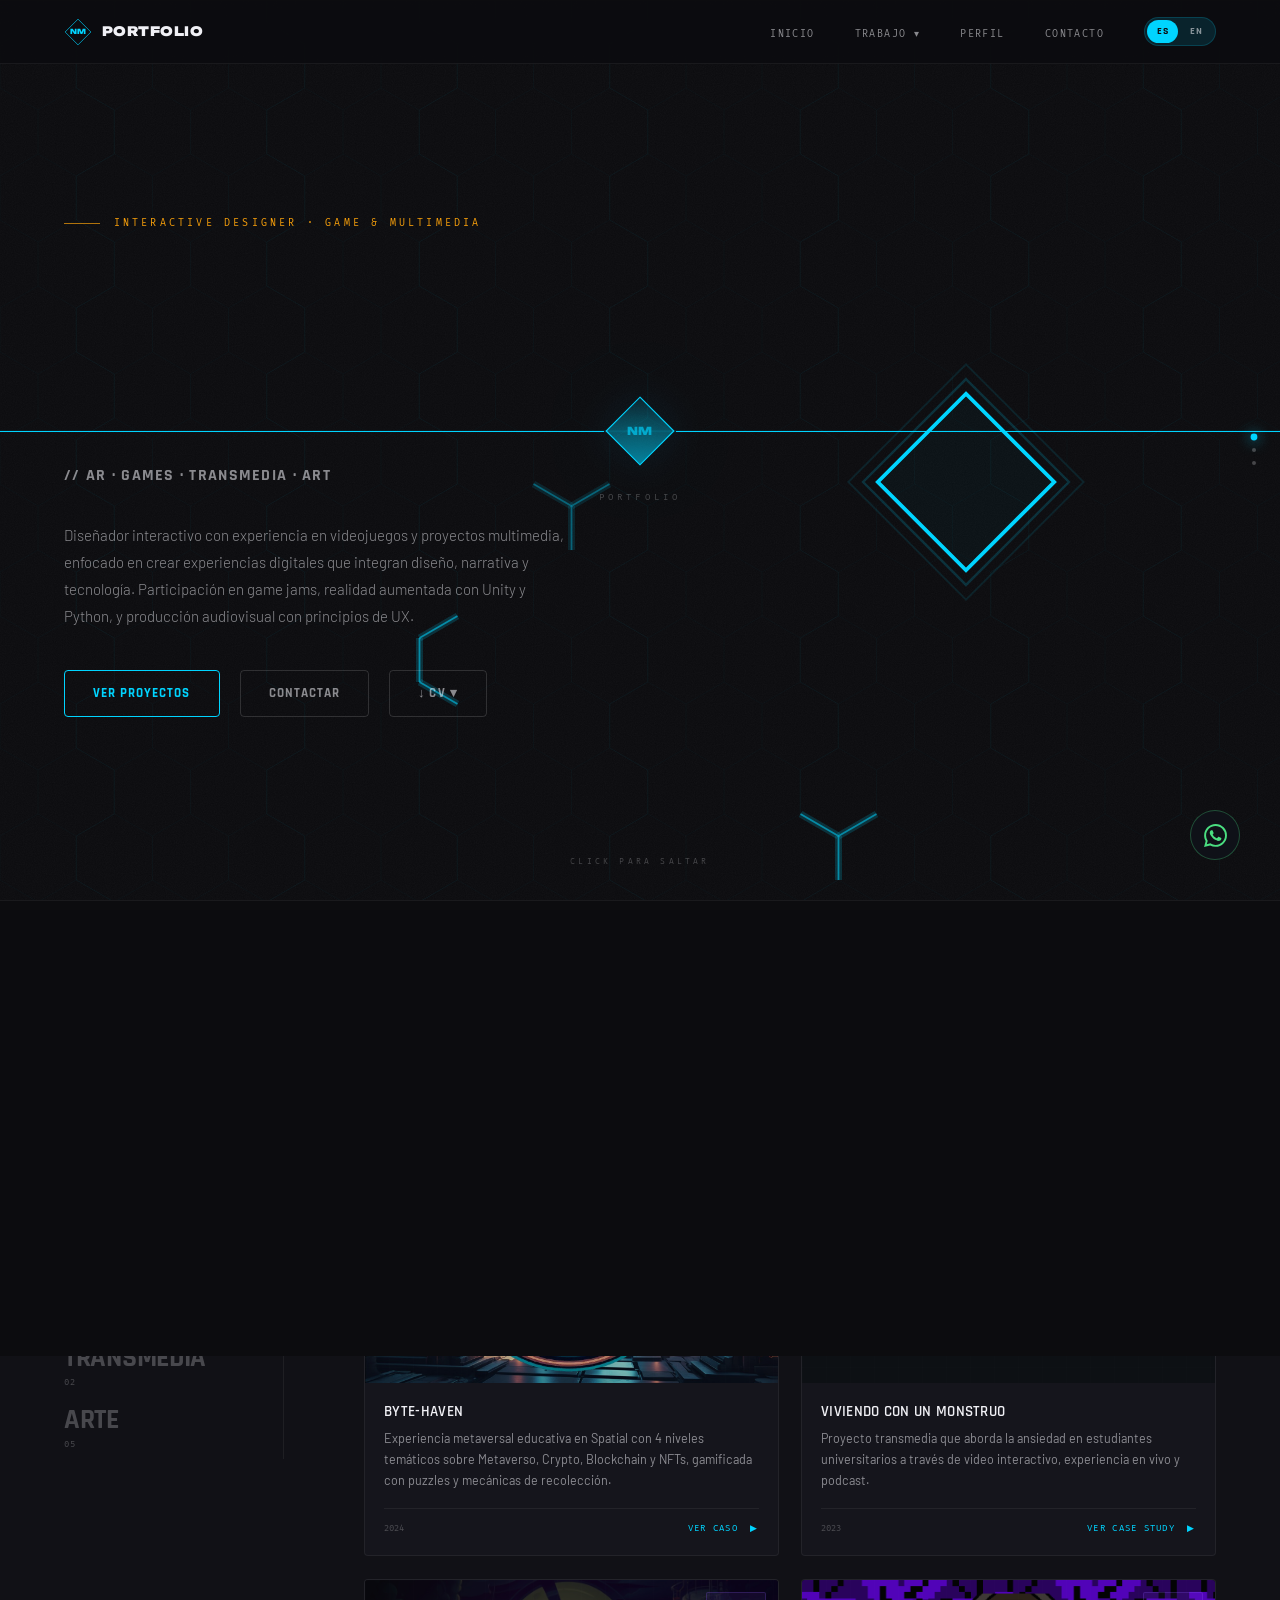
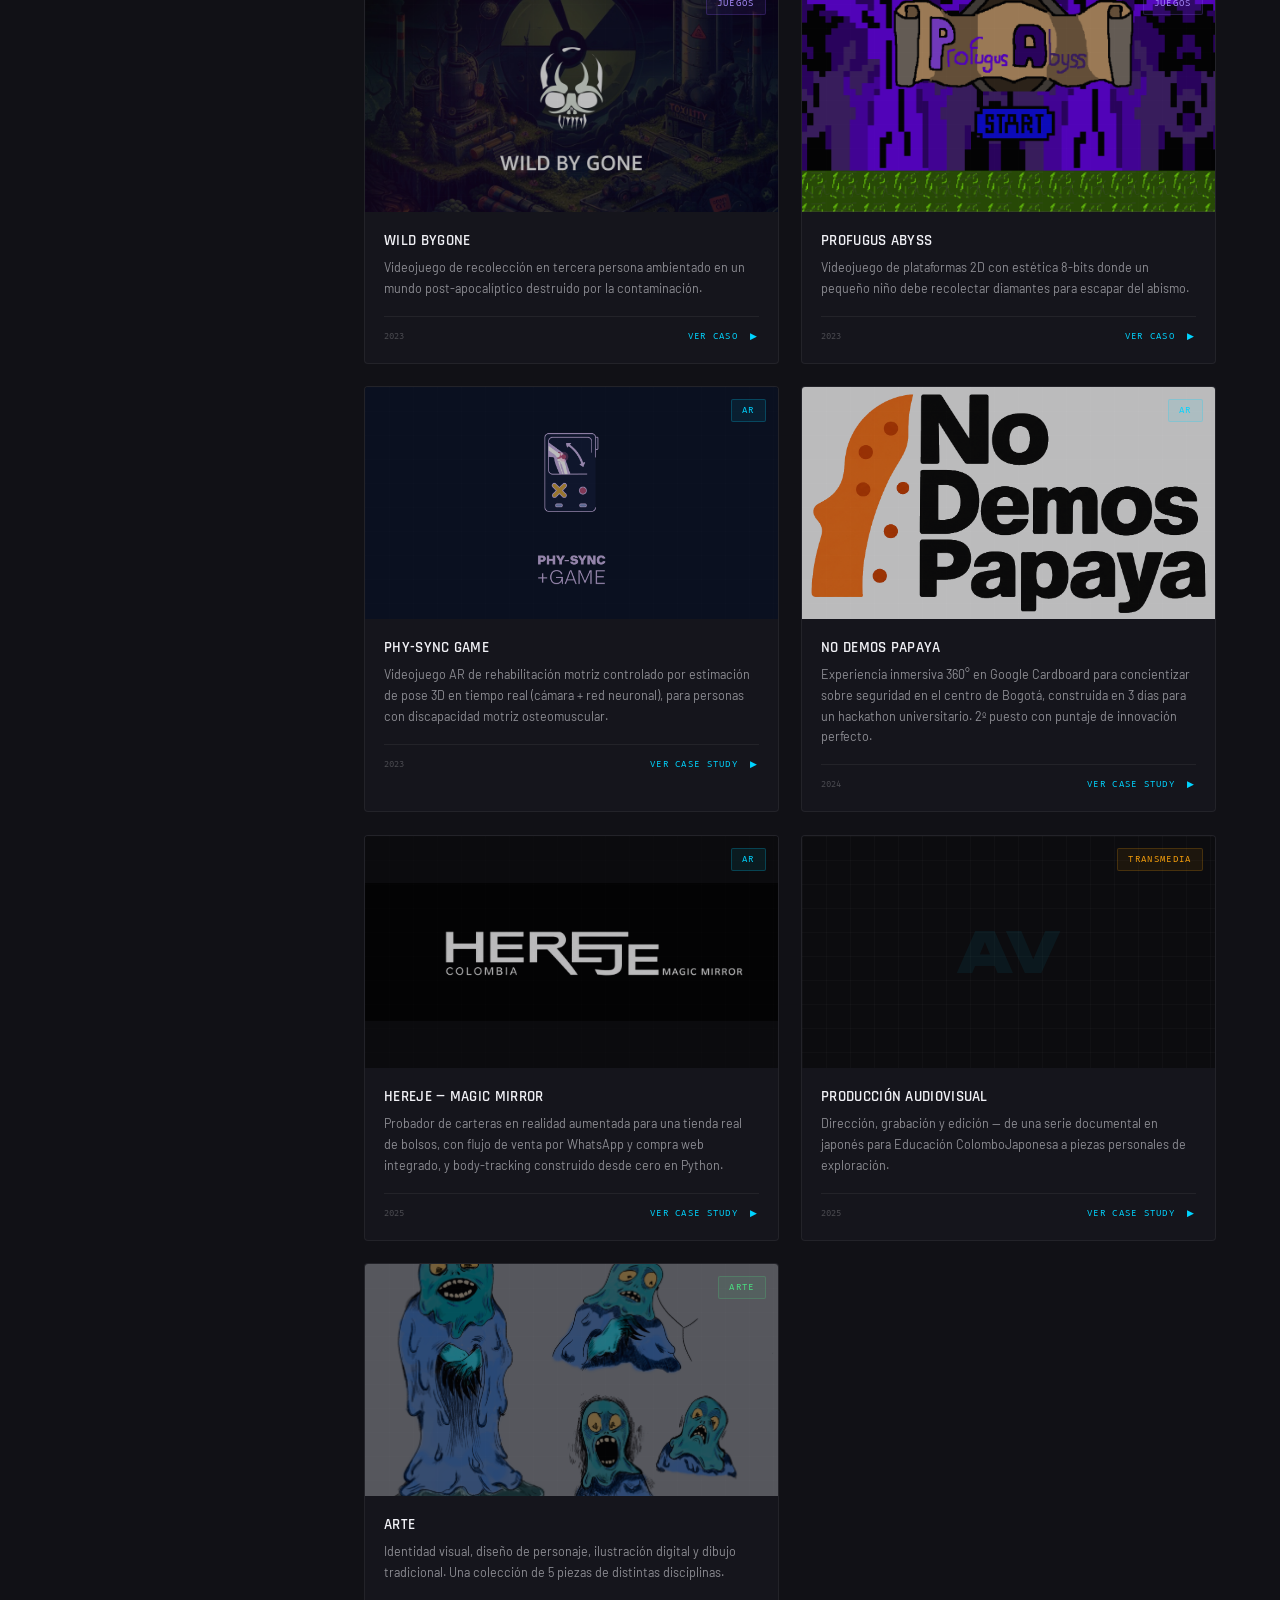
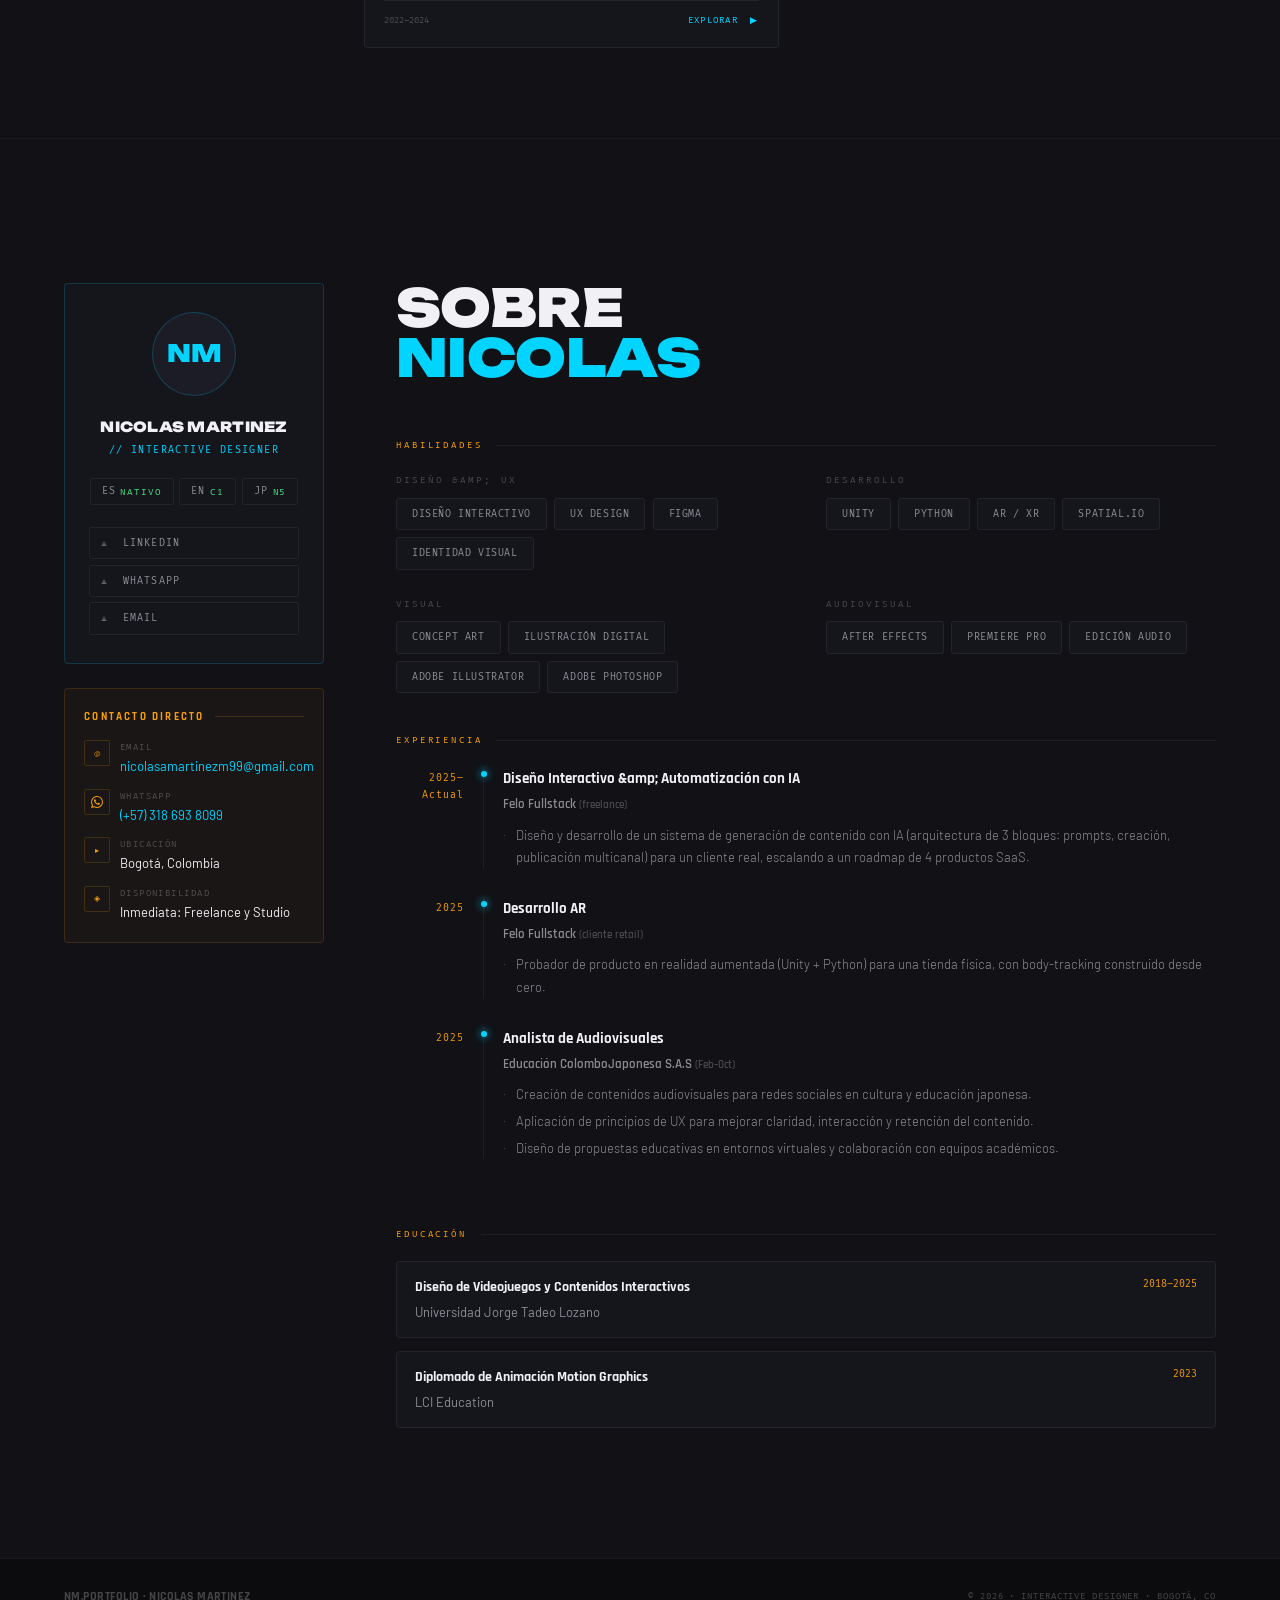
==== commit c326539b: "16 sept: case study de Viviendo con un Monstruo publicado como pagina completa (case-viviendo-con-un" ====
--- a/index.html
+++ b/index.html
@@ -608,17 +608,18 @@
     brief:'Proyecto transmedia que aborda la ansiedad en estudiantes universitarios a través de video interactivo, experiencia en vivo y podcast.',
     brief_en:'Transmedia project addressing anxiety in university students through interactive video, a live experience and a podcast.',
     icon:'VM',
-    cover:'Miniatura_3.png',
+    cover:'Portafolio/Monstruo_Banner.png',
     ch:'La ansiedad es invisible e incomprendida. ¿Cómo representar una emoción compleja de forma que estudiantes universitarios puedan identificarse y hablar sobre ella sin estigma?',
     ch_en:'Anxiety is invisible and misunderstood. How do you represent a complex emotion so university students can recognize themselves in it and talk about it without stigma?',
     so:'Ecosistema transmedia de 4 canales: video interactivo en YouTube con ramificaciones narrativas, instalación en vivo donde los asistentes dibujaron su "monstruo de la ansiedad", caja de mensajes colectivos, y podcast en Spotify.',
     so_en:'4-channel transmedia ecosystem: an interactive YouTube video with branching narrative, a live installation where attendees drew their own "anxiety monster," a box of collective messages, and a Spotify podcast.',
-    re:'Video interactivo activo en YouTube. 100+ participantes en la experiencia en vivo. 50+ mensajes anónimos de estrategias recopilados. Podcast publicado en Spotify.',
-    re_en:'Interactive video live on YouTube. 100+ participants in the live experience. 50+ anonymous coping-strategy messages collected. Podcast published on Spotify.',
+    re:'Video interactivo activo en YouTube. 100+ participantes en la experiencia en vivo. 98 consejos anónimos recopilados. Podcast publicado en Spotify.',
+    re_en:'Interactive video live on YouTube. 100+ participants in the live experience. 98 anonymous coping-strategy notes collected. Podcast published on Spotify.',
     body:'Rol: director, productor y editor del video interactivo. Colorista de los personajes ilustrados. Coordinador y participante activo en la muestra en vivo. El proyecto funcionó como espejo colectivo: al darle forma visible a la ansiedad, los participantes pudieron nombrarla y compartirla.',
     body_en:'Role: director, producer and editor of the interactive video. Colorist for the illustrated characters. Coordinator and active participant in the live showcase. The project worked as a collective mirror: giving anxiety a visible shape let participants name it and share it.',
     links:[{label:'VER VIDEO', label_en:'WATCH VIDEO', url:'https://www.youtube.com/watch?v=ZX7NEKj4WII&ab_channel=ViviendoConMiMonstruo'}],
-    metrics:[{v:'100+',l:'PARTICIPANTES',l_en:'PARTICIPANTS'},{v:'50+',l:'MENSAJES',l_en:'MESSAGES'},{v:'4',l:'CANALES',l_en:'CHANNELS'}]
+    metrics:[{v:'100+',l:'PARTICIPANTES',l_en:'PARTICIPANTS'},{v:'98',l:'CONSEJOS',l_en:'NOTES'},{v:'4',l:'CANALES',l_en:'CHANNELS'}],
+    pageUrl:'case-viviendo-con-un-monstruo.html'
   },
   {
     id:3, cat:'games', year:'2023',
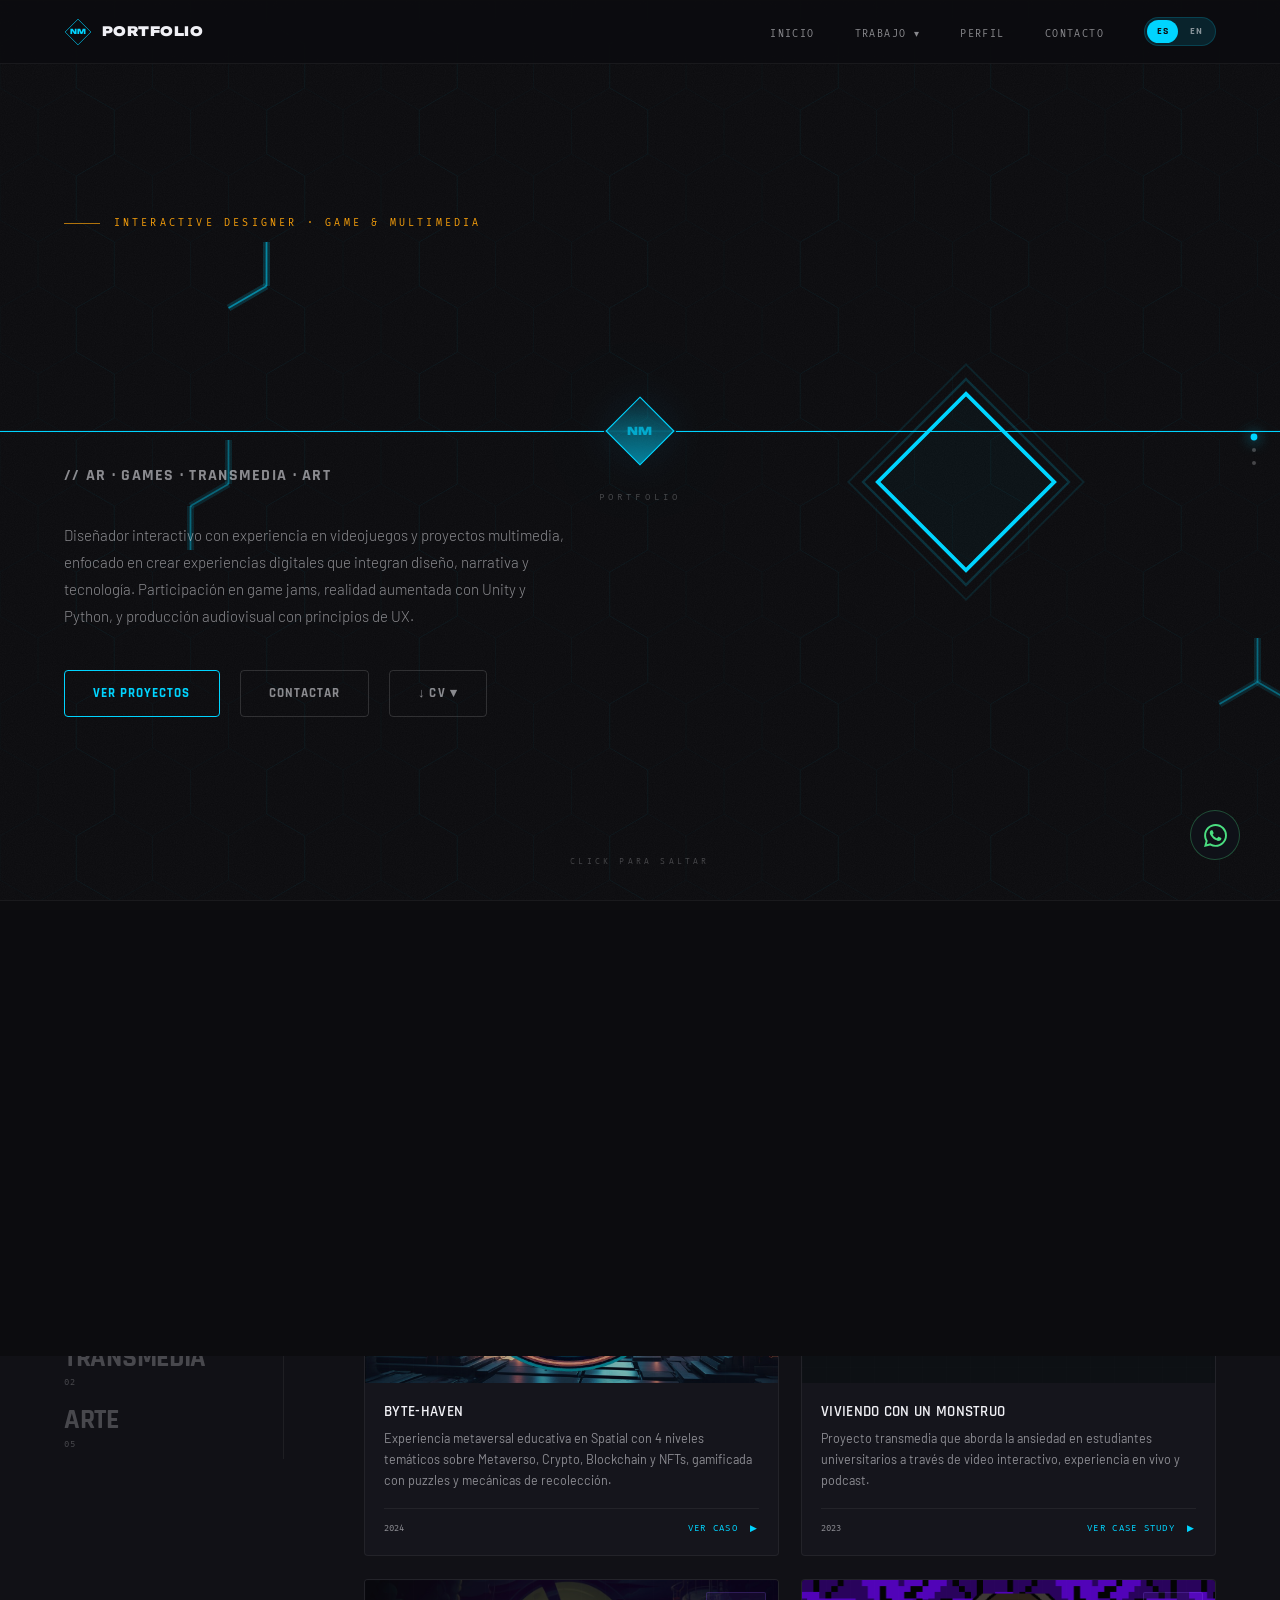
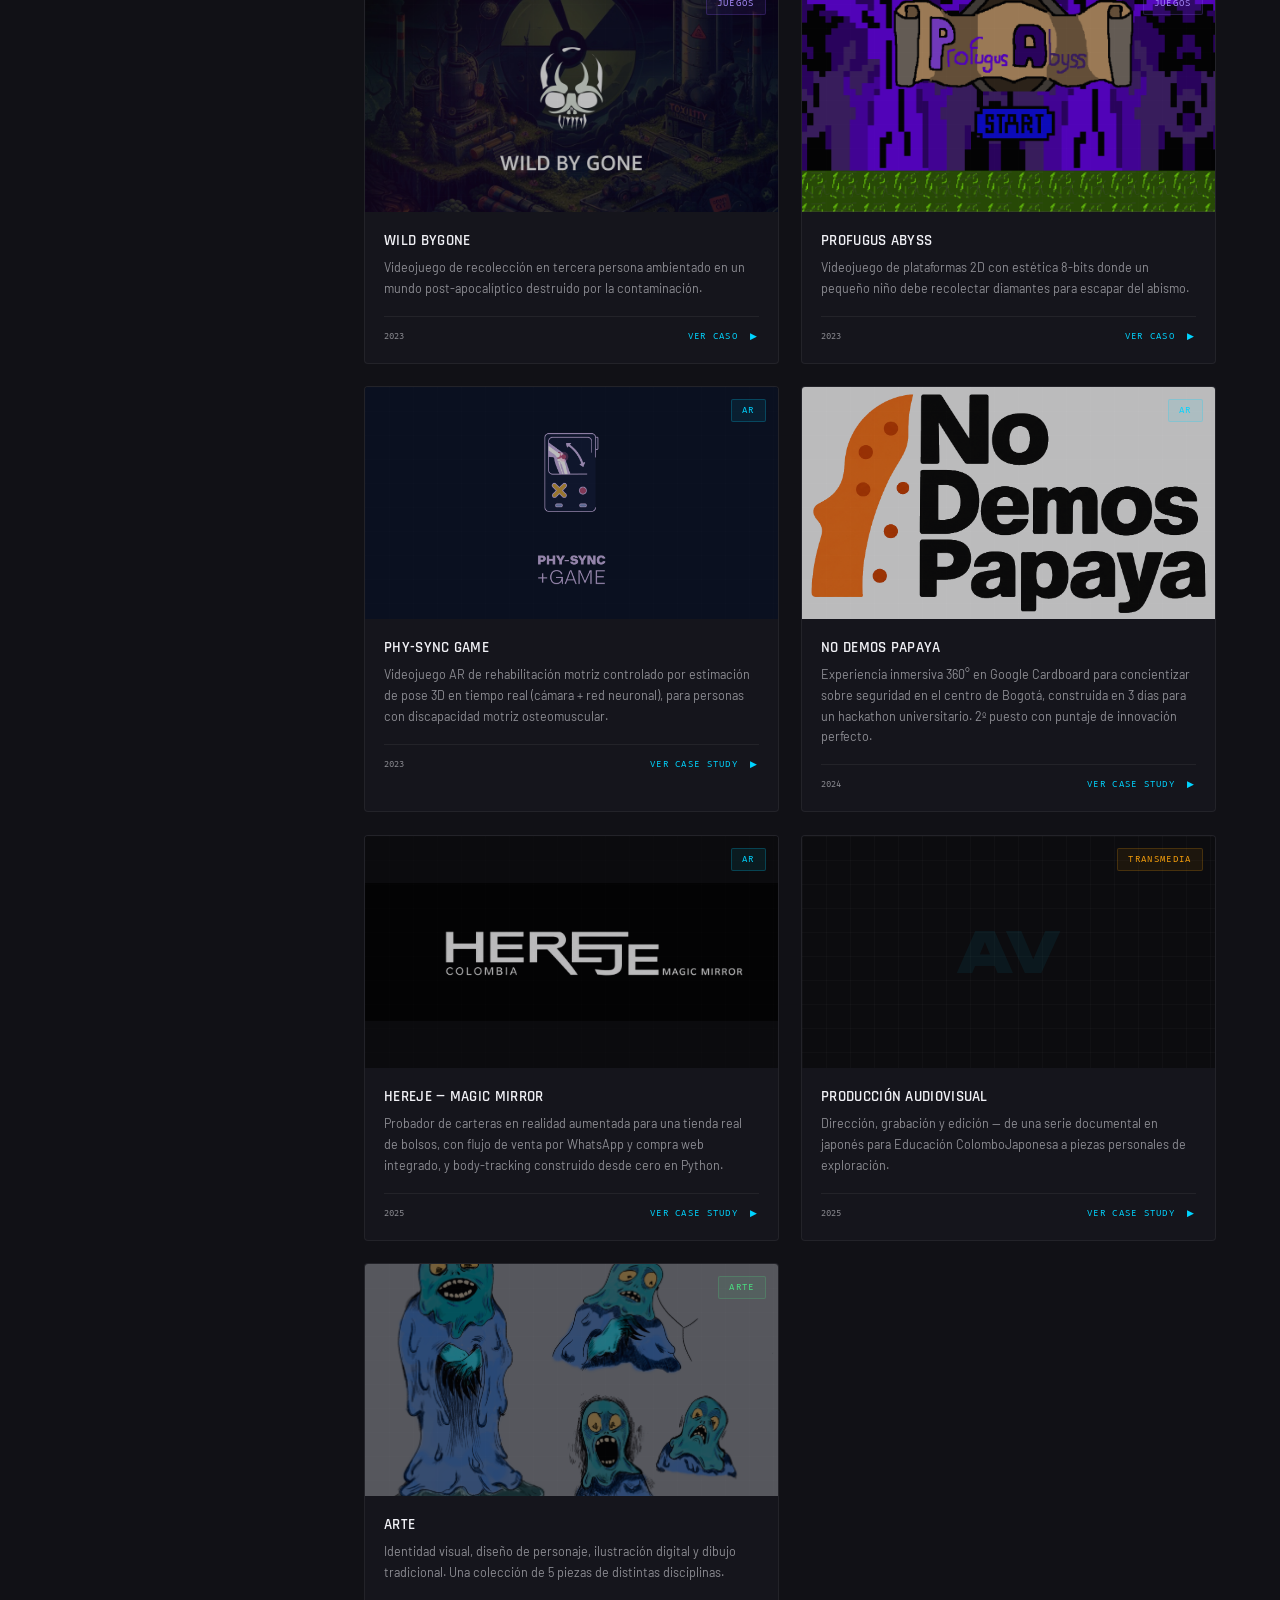
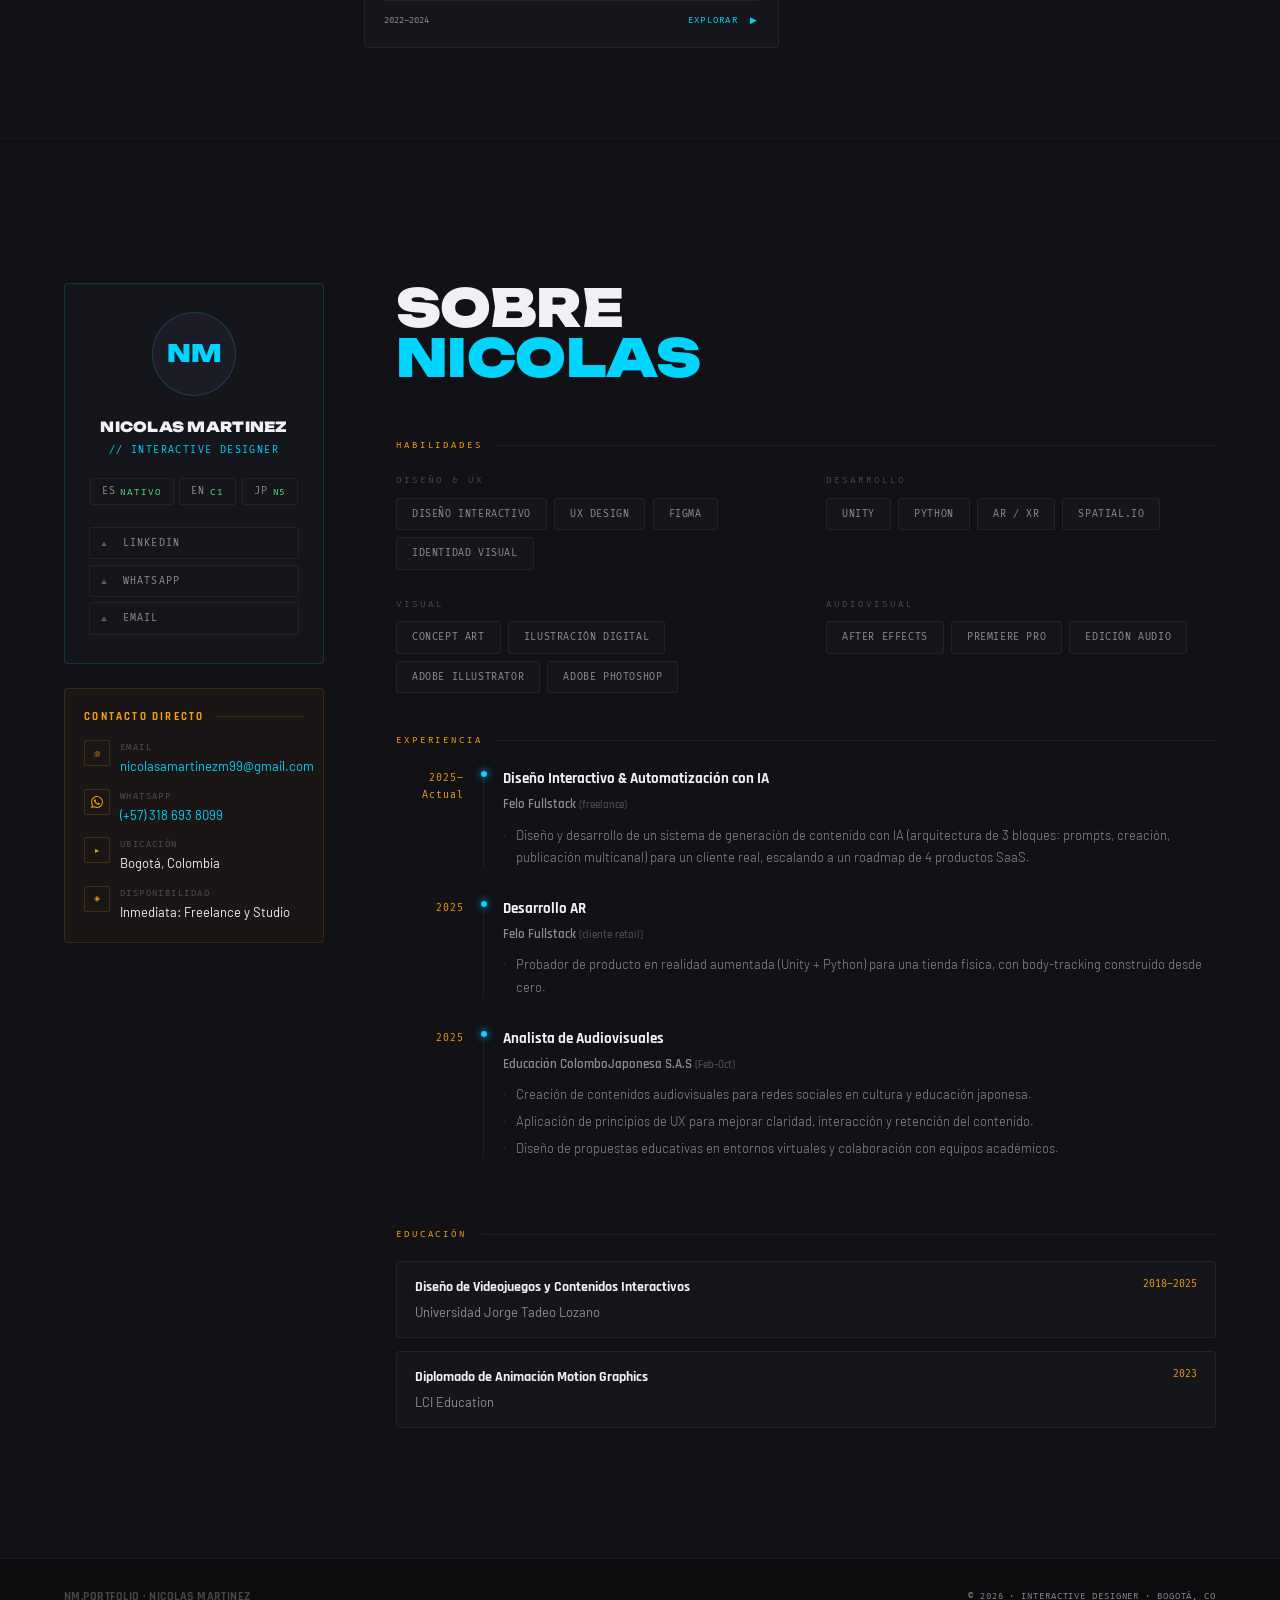
==== commit 4fa4aa26: "Auditoria UX/UI (16 sept): correcciones rapidas aplicadas - Valentina/Monstruo comprimidas a JPEG (~" ====
--- a/index.html
+++ b/index.html
@@ -788,13 +788,13 @@
     brief:'Diseño de personaje protagonista con hoja de expresiones. Silueta, paleta emocional y rango expresivo definidos para producción.',
     brief_en:'Lead character design with an expression sheet. Silhouette, emotional palette and expressive range defined for production.',
     icon:'VL',
-    cover:'Portafolio/Valentina_.png',
+    cover:'Portafolio/Valentina_.jpg',
     isGallery:true,
     medium:'DISEÑO DE PERSONAJE · ILUSTRACIÓN DIGITAL',
     medium_en:'CHARACTER DESIGN · DIGITAL ILLUSTRATION',
     desc:'Personaje protagonista del proyecto transmedia. La hoja define body shot, perfil, busto y estado de colapso emocional: el rango expresivo completo para producción. Pelo azul sobre tono cálido establece la dualidad visual con Anxietas. Diseñado para ser reconocible en silueta y legible en thumbnail.',
     desc_en:'Lead character of the transmedia project. The sheet defines body shot, profile, bust and emotional-collapse state: the full expressive range needed for production. Blue hair over a warm tone establishes the visual duality with Anxietas. Designed to be recognizable in silhouette and legible as a thumbnail.',
-    images:['Portafolio/Valentina_.png'],
+    images:['Portafolio/Valentina_.jpg'],
     projectRef:{ id:2, label:'VER PROYECTO: VIVIENDO CON UN MONSTRUO', label_en:'VIEW PROJECT: VIVIENDO CON UN MONSTRUO' },
     metrics:[]
   },
@@ -850,7 +850,7 @@
     <article class="p-card" role="listitem" onclick="${handler}">
       <div class="p-thumb${p.cover ? ' p-thumb--img' : ''}">
         ${p.cover
-          ? `<img src="${p.cover}" alt="${p.title}" class="p-thumb-cover" loading="lazy">`
+          ? `<img src="${p.cover}" alt="${T(p,'title')} — ${T(p,'brief').replace(/"/g,'&quot;')}" class="p-thumb-cover" loading="lazy">`
           : `<span class="p-icon">${p.icon}</span>`
         }
         <span class="p-badge ${BADGE[p.cat]}">${curCatLabel()[p.cat]}</span>
@@ -924,7 +924,7 @@
 
   const banner = document.getElementById('m-banner');
   if (p.cover) {
-    banner.innerHTML = `<img src="${p.cover}" alt="${p.title}" class="m-banner-img">`;
+    banner.innerHTML = `<img src="${p.cover}" alt="${T(p,'title')} — ${T(p,'brief').replace(/"/g,'&quot;')}" class="m-banner-img">`;
     banner.classList.remove('m-banner--icon');
   } else {
     banner.innerHTML = `<span class="m-banner-icon">${p.icon}</span>`;
@@ -1067,7 +1067,7 @@
       <div class="ah-piece" onclick="openFromHub(${p.id})">
         <div class="ah-piece-thumb${isGal ? ' ah-piece-thumb--contain' : ''}">
           ${p.cover
-            ? `<img src="${p.cover}" alt="${p.title}" loading="lazy">`
+            ? `<img src="${p.cover}" alt="${T(p,'title')} — ${T(p,'brief').replace(/"/g,'&quot;')}" loading="lazy">`
             : `<span class="ah-piece-icon">${p.icon}</span>`
           }
         </div>
@@ -1323,7 +1323,7 @@
   'cc.availability.val': {es:'Inmediata: Freelance y Studio', en:'Immediate: Freelance & Studio'},
   'about.title': {es:'SOBRE<br><em>NICOLAS</em>', en:'ABOUT<br><em>NICOLAS</em>'},
   'about.skills': {es:'HABILIDADES', en:'SKILLS'},
-  'about.skills.design': {es:'DISEÑO &amp; UX', en:'DESIGN &amp; UX'},
+  'about.skills.design': {es:'DISEÑO & UX', en:'DESIGN & UX'},
   'about.skills.dev': {es:'DESARROLLO', en:'DEVELOPMENT'},
   'about.skills.visual': {es:'VISUAL', en:'VISUAL'},
   'about.skills.av': {es:'AUDIOVISUAL', en:'AUDIOVISUAL'},
@@ -1333,7 +1333,7 @@
   'about.tag.audioedit': {es:'Edición Audio', en:'Audio Editing'},
   'about.experience': {es:'EXPERIENCIA', en:'EXPERIENCE'},
   'exp1.yr': {es:'2025–Actual', en:'2025–Present'},
-  'exp1.role': {es:'Diseño Interactivo &amp; Automatización con IA', en:'Interactive Design &amp; AI Automation'},
+  'exp1.role': {es:'Diseño Interactivo & Automatización con IA', en:'Interactive Design & AI Automation'},
   'exp1.tag': {es:'(freelance)', en:'(freelance)'},
   'exp1.task1': {es:'Diseño y desarrollo de un sistema de generación de contenido con IA (arquitectura de 3 bloques: prompts, creación, publicación multicanal) para un cliente real, escalando a un roadmap de 4 productos SaaS.', en:'Designed and built an AI content-generation system (3-block architecture: prompts, creation, multichannel publishing) for a real client, scaling toward a roadmap of 4 SaaS products.'},
   'exp2.role': {es:'Desarrollo AR', en:'AR Development'},
@@ -1344,7 +1344,7 @@
   'exp3.task2': {es:'Aplicación de principios de UX para mejorar claridad, interacción y retención del contenido.', en:'Applied UX principles to improve content clarity, interaction and retention.'},
   'exp3.task3': {es:'Diseño de propuestas educativas en entornos virtuales y colaboración con equipos académicos.', en:'Designed educational proposals for virtual environments and collaborated with academic teams.'},
   'about.education': {es:'EDUCACIÓN', en:'EDUCATION'},
-  'edu1.deg': {es:'Diseño de Videojuegos y Contenidos Interactivos', en:'Video Game Design &amp; Interactive Content'},
+  'edu1.deg': {es:'Diseño de Videojuegos y Contenidos Interactivos', en:'Video Game Design & Interactive Content'},
   'edu2.deg': {es:'Diplomado de Animación Motion Graphics', en:'Motion Graphics Animation Diploma'}
 };
 
--- a/portfolio.css
+++ b/portfolio.css
@@ -394,7 +394,7 @@
   display:flex; justify-content:space-between; align-items:center;
   border-top:1px solid var(--border); padding-top:.75rem;
 }
-.p-year { font-family:var(--font-mono); font-size:9px; color:var(--text-lo); }
+.p-year { font-family:var(--font-mono); font-size:9px; color:var(--text-mid); }
 .p-cta {
   font-family:var(--font-mono);
   font-size:9px; letter-spacing:.14em; color:var(--blue);
@@ -788,7 +788,7 @@
 }
 .f-copy {
   font-family:var(--font-mono); font-size:9px;
-  color:var(--text-lo); letter-spacing:.10em;
+  color:var(--text-mid); letter-spacing:.10em;
 }
 
 /* ════════════════════════════════════════════════════════════
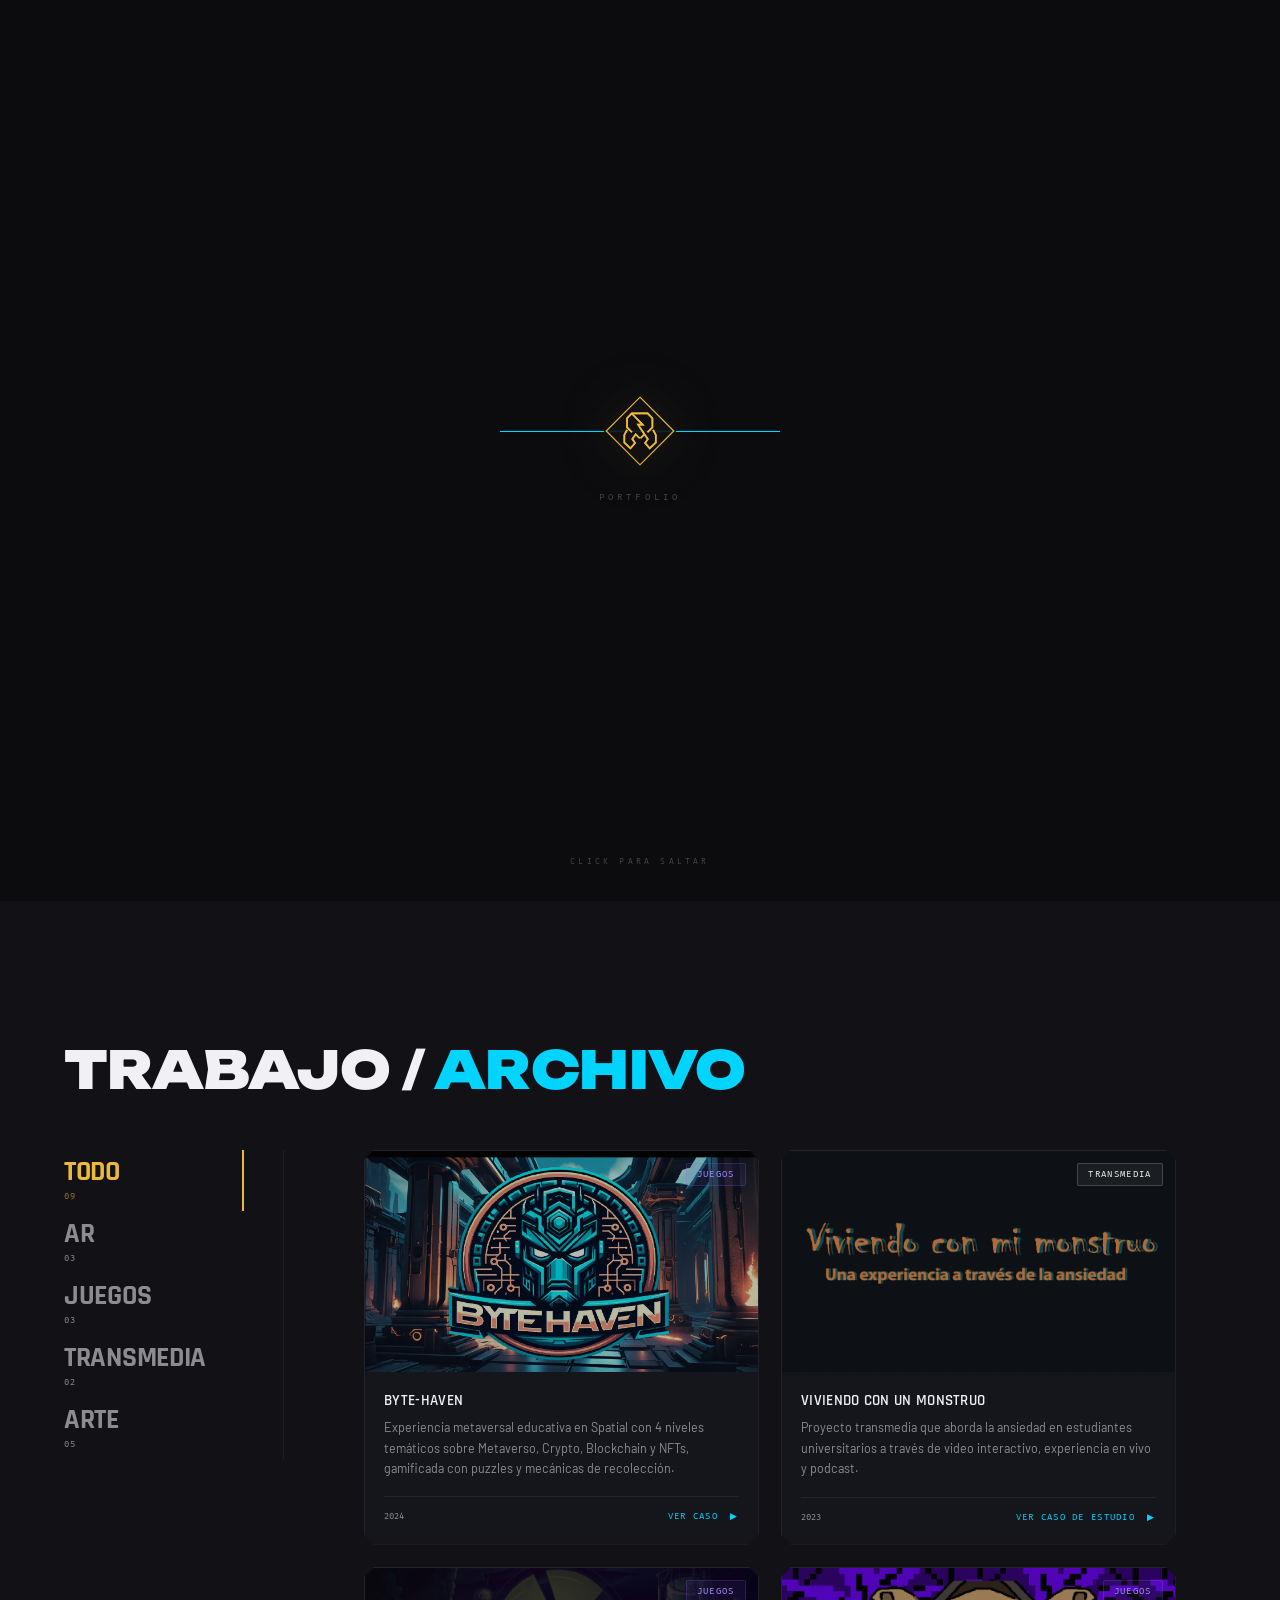
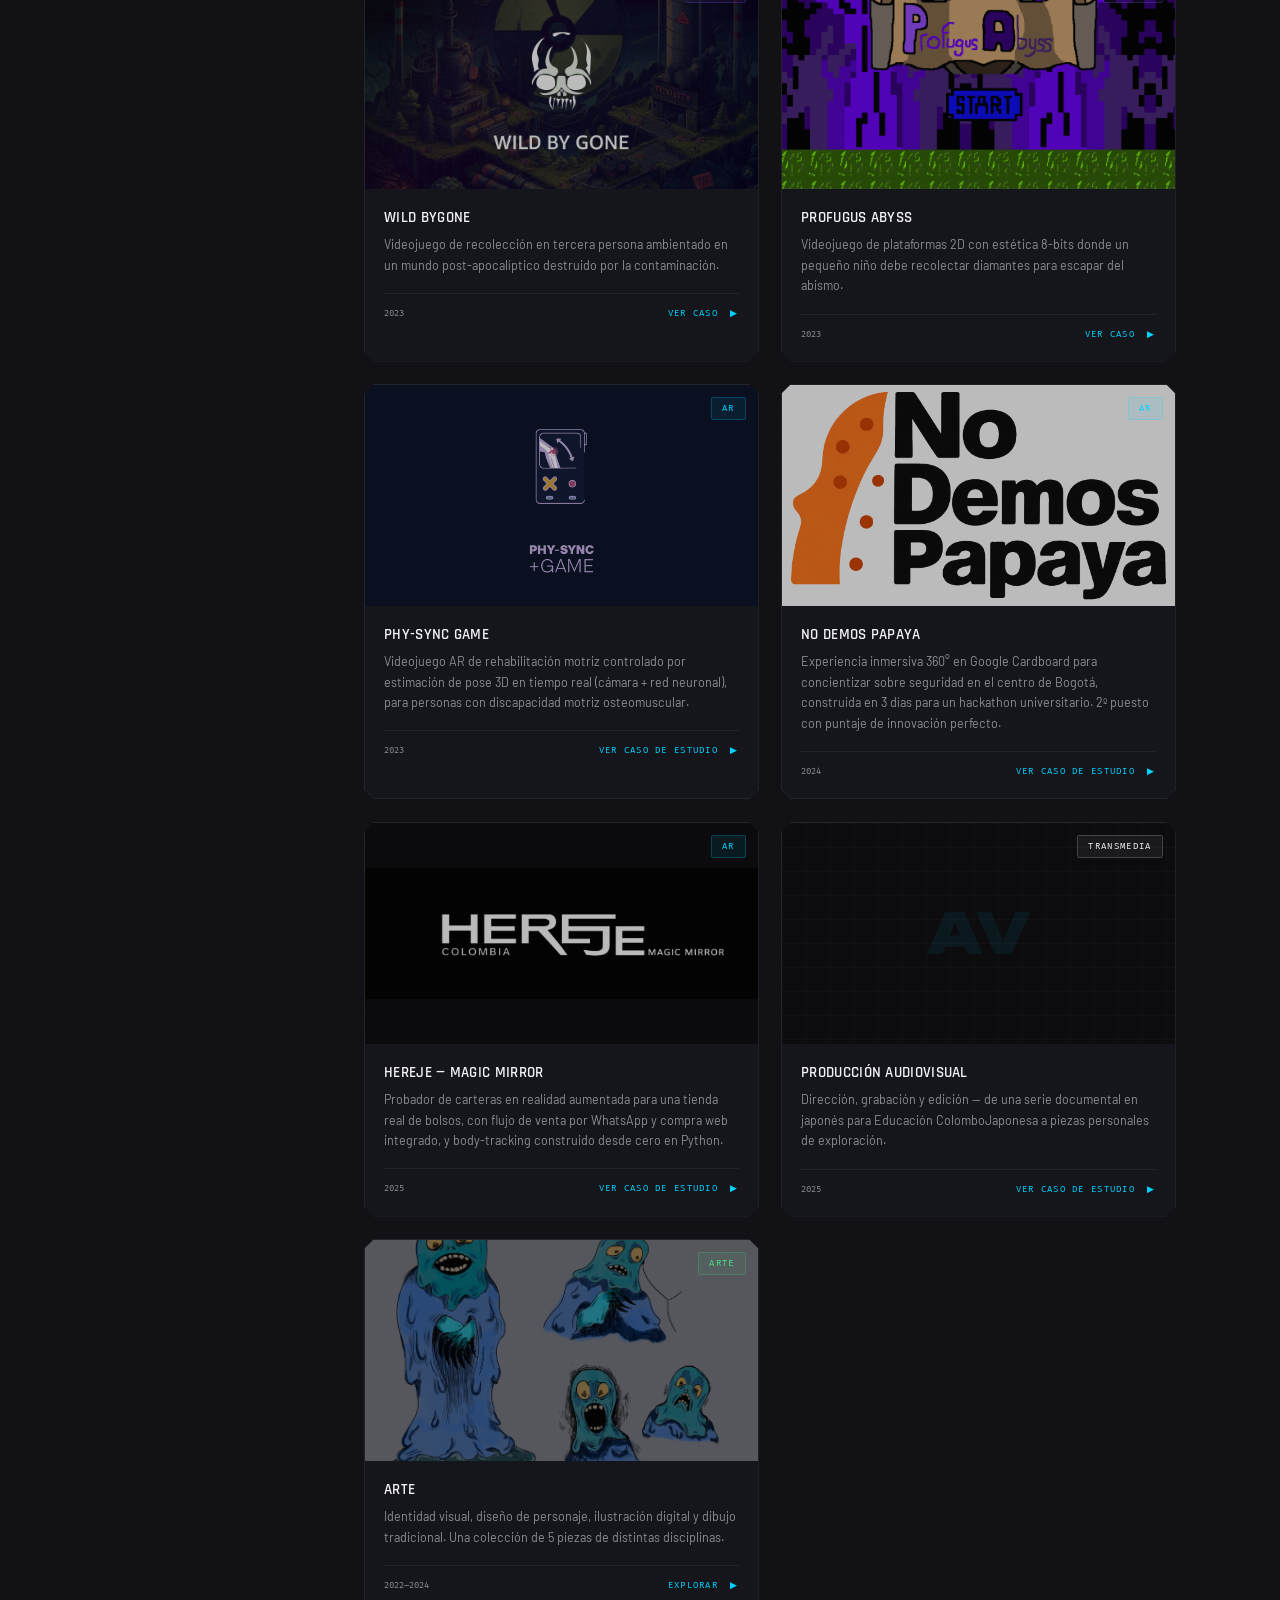
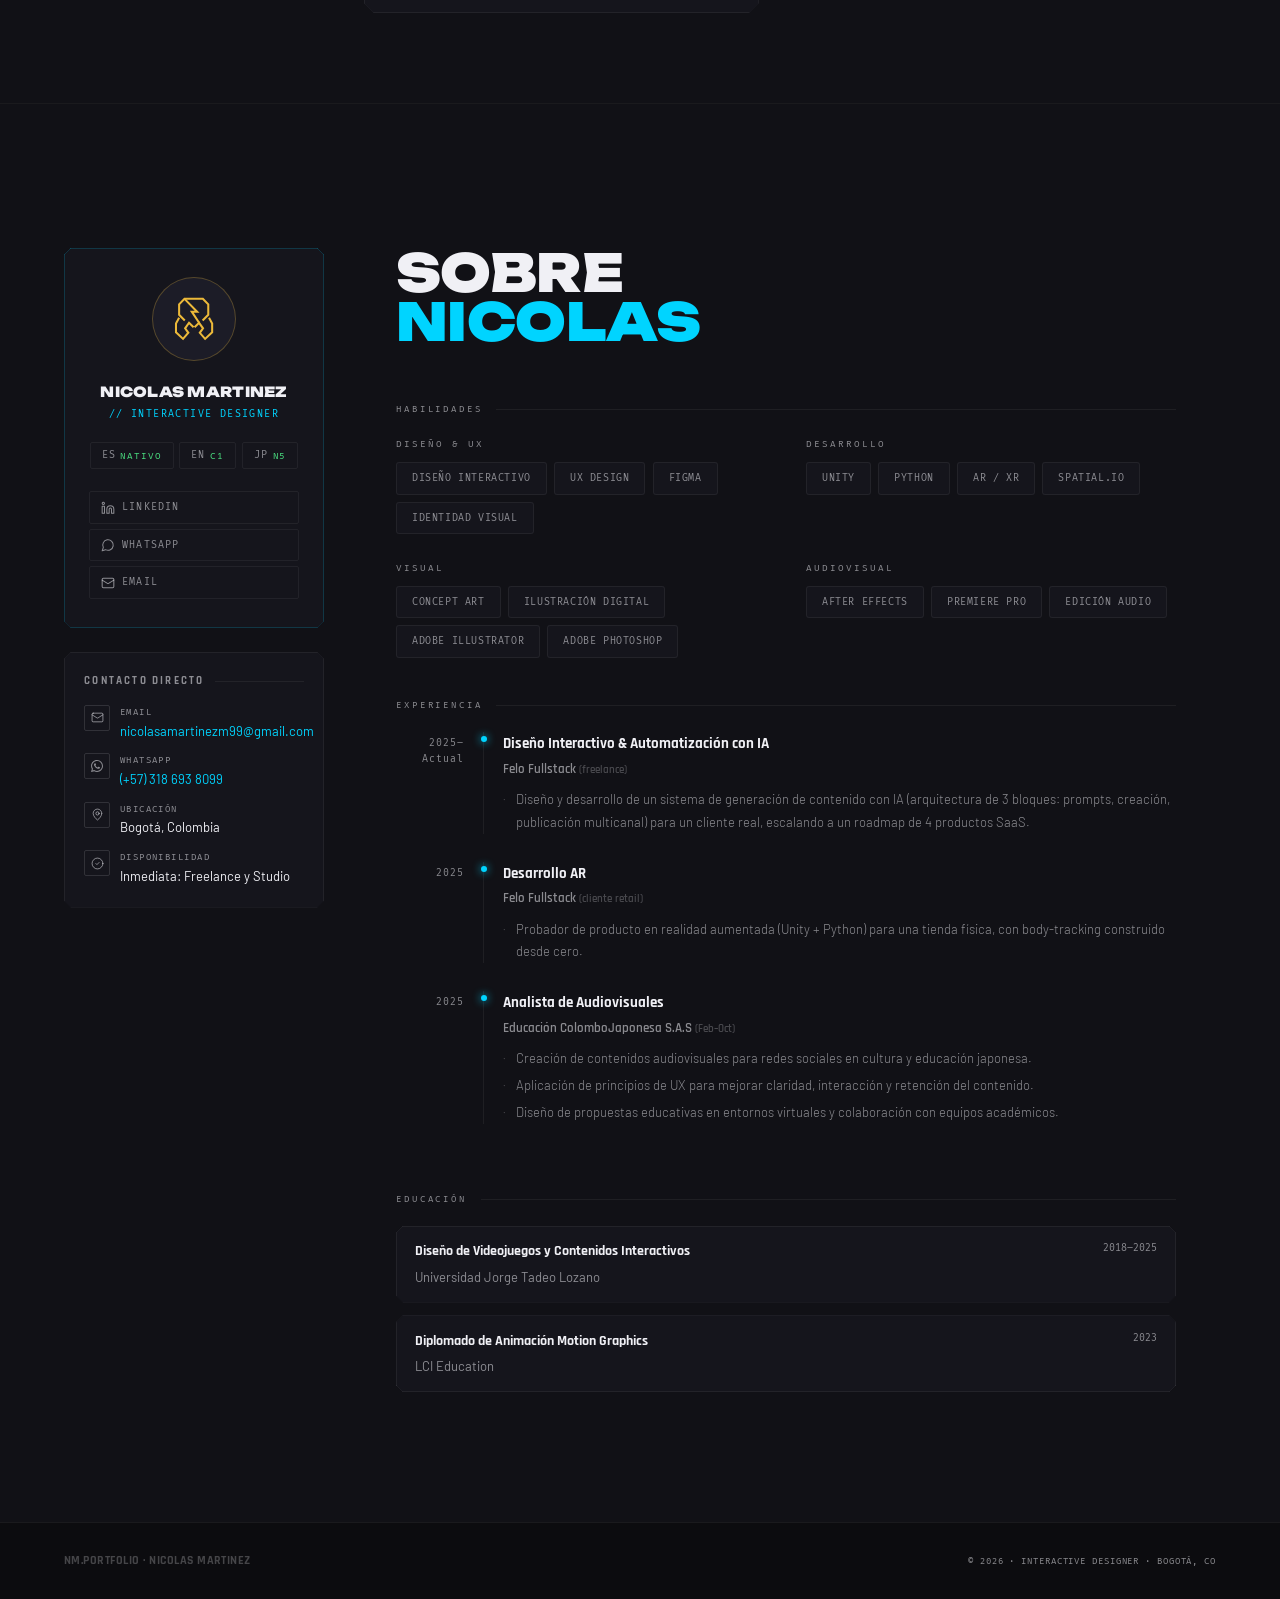
==== commit 36c11d3f: "Identidad Pinza NM: logo nuevo en el hero con microinteracciones, marca unica y ritual del loader - " ====
--- a/index.html
+++ b/index.html
@@ -1,12 +1,13 @@
 <!DOCTYPE html>
-<html lang="es">
+<html lang="es" class="no-js">
 <head>
   <meta charset="UTF-8">
+  <script>document.documentElement.className = 'js';</script>
   <meta name="viewport" content="width=device-width, initial-scale=1.0">
   <title>NICOLAS MARTINEZ · Interactive Designer</title>
 
   <!-- Favicon -->
-  <link rel="icon" type="image/svg+xml" href="data:image/svg+xml,%3Csvg xmlns='http://www.w3.org/2000/svg' viewBox='0 0 32 32'%3E%3Crect width='32' height='32' fill='%230c0c0f'/%3E%3Cpolygon points='16,2 30,16 16,30 2,16' fill='none' stroke='%2300d4ff' stroke-width='1.5' opacity='.35'/%3E%3Cpolygon points='16,2 30,16 16,30 2,16' fill='none' stroke='%2300d4ff' stroke-width='1.5'/%3E%3Ctext x='16' y='20' font-size='9' font-weight='900' text-anchor='middle' fill='%2300d4ff' font-family='sans-serif'%3ENM%3C/text%3E%3C/svg%3E">
+  <link rel="icon" type="image/svg+xml" href="favicon.svg">
 
   <!-- SEO & Open Graph -->
   <meta name="description" content="Diseñador interactivo con experiencia en videojuegos, AR y proyectos multimedia. Bogotá, Colombia.">
@@ -58,7 +59,20 @@
         <div class="ldr-diamond-fill-wrap">
           <div class="ldr-diamond-fill" id="ldr-fill-diamond"></div>
         </div>
-        <span class="ldr-nm">NM</span>
+        <!-- Pinza NM: se enciende con la carga y hace clac al completarse (ritual de entrada) -->
+        <svg class="ldr-pinza pinza" id="ldr-pinza" viewBox="393 254 270 270" aria-hidden="true">
+          <defs>
+            <filter id="ldr-pinza-glow" x="-20%" y="-20%" width="140%" height="140%"><feGaussianBlur stdDeviation="5" result="b"/><feMerge><feMergeNode in="b"/><feMergeNode in="SourceGraphic"/></feMerge></filter>
+            <filter id="ldr-pinza-hit" x="-30%" y="-30%" width="160%" height="160%"><feGaussianBlur stdDeviation="10"/></filter>
+          </defs>
+          <use class="logo-hit" href="#ldr-pinza-main" filter="url(#ldr-pinza-hit)" style="opacity:0"/>
+          <g id="ldr-pinza-main" filter="url(#ldr-pinza-glow)" fill="none" stroke="currentColor" stroke-width="11" stroke-miterlimit="10">
+            <path class="logo-head" d="M473.85,397.43 L440.66,364.24 L440.66,302.96 L472.32,269.77 L580.06,269.77 L611.72,302.96 L611.72,364.24 L578.53,397.43"/>
+            <path class="logo-bolt" d="M557.96,411.26 L514.87,345.96 L546.31,345.96 L473.91,272.32"/>
+            <path class="logo-claw-l" d="M440.66,381.6 L422.28,415.81 L422.28,467.38 L463.64,505.68 L494.79,469.94 L475.89,443.64 L498.87,411.21 L525.55,437.89"/>
+            <path class="logo-claw-r" d="M616.17,381.64 L634.56,415.86 L634.56,467.43 L593.2,505.73 L562.05,469.98 L580.94,443.69 L557.96,411.26 L531.28,437.94"/>
+          </g>
+        </svg>
       </div>
 
       <!-- Track derecho -->
@@ -83,11 +97,7 @@
 <nav class="main-nav">
   <a href="#home" class="nav-logo">
     <div class="nav-logo-icon" aria-hidden="true">
-      <svg viewBox="0 0 100 100" fill="none">
-        <polygon points="50,4 96,50 50,96 4,50" stroke="currentColor" stroke-width="2" opacity=".35"/>
-        <polygon points="50,4 96,50 50,96 4,50" stroke="currentColor" stroke-width="2"/>
-      </svg>
-      <span>NM</span>
+      <img src="pinza-mark.svg" alt="">
     </div>
     <span class="nav-logo-text">PORTFOLIO</span>
   </a>
@@ -198,7 +208,21 @@
         <polygon points="50,14 86,50 50,86 14,50"
                  stroke="currentColor" stroke-width="1.5"/>
       </svg>
-      <img src="Portafolio/Logo_NM.jpg" alt="NM Logo" class="hero-logo-img" id="hero-logo">
+      <!-- Logo Pinza NM (vector de Illustrator, 17 oct). Microinteracciones en logo-pinza.js -->
+      <svg class="hero-logo pinza" id="hero-logo" viewBox="393 254 270 270">
+        <defs>
+          <filter id="pinza-glow" x="-20%" y="-20%" width="140%" height="140%"><feGaussianBlur stdDeviation="4" result="b"/><feMerge><feMergeNode in="b"/><feMergeNode in="SourceGraphic"/></feMerge></filter>
+          <filter id="pinza-hit" x="-30%" y="-30%" width="160%" height="160%"><feGaussianBlur stdDeviation="9"/></filter>
+        </defs>
+        <use class="logo-hit" href="#pinza-main" filter="url(#pinza-hit)" style="opacity:0"/>
+        <g id="pinza-main" filter="url(#pinza-glow)" fill="none" stroke="currentColor" stroke-width="5" stroke-miterlimit="10">
+          <path class="logo-head" d="M473.85,397.43 L440.66,364.24 L440.66,302.96 L472.32,269.77 L580.06,269.77 L611.72,302.96 L611.72,364.24 L578.53,397.43"/>
+          <path class="logo-bolt" d="M557.96,411.26 L514.87,345.96 L546.31,345.96 L473.91,272.32"/>
+          <path class="logo-claw-l" d="M440.66,381.6 L422.28,415.81 L422.28,467.38 L463.64,505.68 L494.79,469.94 L475.89,443.64 L498.87,411.21 L525.55,437.89"/>
+          <path class="logo-claw-r" d="M616.17,381.64 L634.56,415.86 L634.56,467.43 L593.2,505.73 L562.05,469.98 L580.94,443.69 L557.96,411.26 L531.28,437.94"/>
+          <path class="logo-flash" d="M557.96,411.26 L514.87,345.96 L546.31,345.96 L473.91,272.32" stroke="#FFF4CC" stroke-width="7" stroke-linecap="round" opacity="0"/>
+        </g>
+      </svg>
     </div>
 
 
@@ -215,7 +239,7 @@
 <section id="work">
 
   <div class="s-header" data-reveal>
-    <h2 class="display-title">WORK / <em>ARCHIVE</em></h2>
+    <h2 class="display-title" data-i18n-html="work.title">TRABAJO / <em>ARCHIVO</em></h2>
   </div>
 
   <div class="work-layout">
@@ -224,23 +248,23 @@
     <div class="work-sidebar">
       <button class="cat-btn active" data-cat="all"        onclick="switchCat('all')"        data-reveal>
         <span class="cat-label" data-i18n="cat.all">TODO</span>
-        <span class="cat-count" id="cnt-all">—</span>
+        <span class="cat-count" id="cnt-all">&nbsp;</span>
       </button>
       <button class="cat-btn"        data-cat="ar"         onclick="switchCat('ar')"         data-reveal data-delay="1">
         <span class="cat-label">AR</span>
-        <span class="cat-count" id="cnt-ar">—</span>
+        <span class="cat-count" id="cnt-ar">&nbsp;</span>
       </button>
       <button class="cat-btn"        data-cat="games"      onclick="switchCat('games')"      data-reveal data-delay="2">
         <span class="cat-label" data-i18n="cat.games">JUEGOS</span>
-        <span class="cat-count" id="cnt-games">—</span>
+        <span class="cat-count" id="cnt-games">&nbsp;</span>
       </button>
       <button class="cat-btn"        data-cat="transmedia" onclick="switchCat('transmedia')" data-reveal data-delay="3">
         <span class="cat-label">TRANSMEDIA</span>
-        <span class="cat-count" id="cnt-transmedia">—</span>
+        <span class="cat-count" id="cnt-transmedia">&nbsp;</span>
       </button>
       <button class="cat-btn"        data-cat="art"        onclick="switchCat('art')"        data-reveal data-delay="4">
         <span class="cat-label" data-i18n="cat.art">ARTE</span>
-        <span class="cat-count" id="cnt-art">—</span>
+        <span class="cat-count" id="cnt-art">&nbsp;</span>
       </button>
     </div>
 
@@ -265,7 +289,7 @@
   <div class="id-sidebar">
 
     <div class="id-card" data-reveal>
-      <div class="id-avatar"><span>NM</span></div>
+      <div class="id-avatar"><img src="pinza-mark.svg" alt=""></div>
       <p class="id-name">NICOLAS MARTINEZ</p>
       <p class="id-role">// INTERACTIVE DESIGNER</p>
 
@@ -276,9 +300,9 @@
       </div>
 
       <nav class="social-links" aria-label="Redes y contacto">
-        <a href="https://linkedin.com/in/nicolas-martinez-m" target="_blank" rel="noopener" class="s-link s-link--linkedin">⟁ &nbsp;LINKEDIN</a>
-        <a href="https://wa.me/573186938099" class="s-link s-link--wa" onclick="event.preventDefault();openWaPopup()">⟁ &nbsp;WHATSAPP</a>
-        <a href="mailto:nicolasamartinezm99@gmail.com" class="s-link s-link--email">⟁ &nbsp;EMAIL</a>
+        <a href="https://linkedin.com/in/nicolas-martinez-m" target="_blank" rel="noopener" class="s-link s-link--linkedin"><svg class="s-ico" viewBox="0 0 24 24" aria-hidden="true"><path d="M16 8a6 6 0 0 1 6 6v7h-4v-7a2 2 0 0 0-4 0v7h-4v-7a6 6 0 0 1 6-6z"/><rect x="2" y="9" width="4" height="12"/><circle cx="4" cy="4" r="2"/></svg>LINKEDIN</a>
+        <a href="https://wa.me/573186938099" class="s-link s-link--wa" onclick="event.preventDefault();openWaPopup()"><svg class="s-ico" viewBox="0 0 24 24" aria-hidden="true"><path d="M7.9 20A9 9 0 1 0 4 16.1L2 22Z"/></svg>WHATSAPP</a>
+        <a href="mailto:nicolasamartinezm99@gmail.com" class="s-link s-link--email"><svg class="s-ico" viewBox="0 0 24 24" aria-hidden="true"><rect x="2" y="4" width="20" height="16" rx="2"/><path d="m22 7-8.97 5.7a1.94 1.94 0 0 1-2.06 0L2 7"/></svg>EMAIL</a>
       </nav>
     </div>
 
@@ -287,7 +311,7 @@
       <div class="cc-items">
 
         <div class="cc-item">
-          <div class="cc-ico">@</div>
+          <div class="cc-ico"><svg class="s-ico" viewBox="0 0 24 24" aria-hidden="true"><rect x="2" y="4" width="20" height="16" rx="2"/><path d="m22 7-8.97 5.7a1.94 1.94 0 0 1-2.06 0L2 7"/></svg></div>
           <div>
             <p class="cc-sub">EMAIL</p>
             <p class="cc-val"><a href="mailto:nicolasamartinezm99@gmail.com">nicolasamartinezm99@gmail.com</a></p>
@@ -296,7 +320,7 @@
 
         <div class="cc-item">
           <div class="cc-ico">
-            <svg viewBox="0 0 24 24" style="width:12px;height:12px;fill:var(--amber)"><path d="M17.472 14.382c-.297-.149-1.758-.867-2.03-.967-.273-.099-.471-.148-.67.15-.197.297-.767.966-.94 1.164-.173.199-.347.223-.644.075-.297-.15-1.255-.463-2.39-1.475-.883-.788-1.48-1.761-1.653-2.059-.173-.297-.018-.458.13-.606.134-.133.298-.347.446-.52.149-.174.198-.298.298-.497.099-.198.05-.371-.025-.52-.075-.149-.669-1.612-.916-2.207-.242-.579-.487-.5-.669-.51-.173-.008-.371-.01-.57-.01-.198 0-.52.074-.792.372-.272.297-1.04 1.016-1.04 2.479 0 1.462 1.065 2.875 1.213 3.074.149.198 2.096 3.2 5.077 4.487.709.306 1.262.489 1.694.625.712.227 1.36.195 1.871.118.571-.085 1.758-.719 2.006-1.413.248-.694.248-1.289.173-1.413-.074-.124-.272-.198-.57-.347m-5.421 7.403h-.004a9.87 9.87 0 01-5.031-1.378l-.361-.214-3.741.982.998-3.648-.235-.374a9.86 9.86 0 01-1.51-5.26c.001-5.45 4.436-9.884 9.888-9.884 2.64 0 5.122 1.03 6.988 2.898a9.825 9.825 0 012.893 6.994c-.003 5.45-4.437 9.884-9.885 9.884m8.413-18.297A11.815 11.815 0 0012.05 0C5.495 0 .16 5.335.157 11.892c0 2.096.547 4.142 1.588 5.945L.057 24l6.305-1.654a11.882 11.882 0 005.683 1.448h.005c6.554 0 11.89-5.335 11.893-11.893a11.821 11.821 0 00-3.48-8.413z"/></svg>
+            <svg viewBox="0 0 24 24" style="width:12px;height:12px;fill:currentColor"><path d="M17.472 14.382c-.297-.149-1.758-.867-2.03-.967-.273-.099-.471-.148-.67.15-.197.297-.767.966-.94 1.164-.173.199-.347.223-.644.075-.297-.15-1.255-.463-2.39-1.475-.883-.788-1.48-1.761-1.653-2.059-.173-.297-.018-.458.13-.606.134-.133.298-.347.446-.52.149-.174.198-.298.298-.497.099-.198.05-.371-.025-.52-.075-.149-.669-1.612-.916-2.207-.242-.579-.487-.5-.669-.51-.173-.008-.371-.01-.57-.01-.198 0-.52.074-.792.372-.272.297-1.04 1.016-1.04 2.479 0 1.462 1.065 2.875 1.213 3.074.149.198 2.096 3.2 5.077 4.487.709.306 1.262.489 1.694.625.712.227 1.36.195 1.871.118.571-.085 1.758-.719 2.006-1.413.248-.694.248-1.289.173-1.413-.074-.124-.272-.198-.57-.347m-5.421 7.403h-.004a9.87 9.87 0 01-5.031-1.378l-.361-.214-3.741.982.998-3.648-.235-.374a9.86 9.86 0 01-1.51-5.26c.001-5.45 4.436-9.884 9.888-9.884 2.64 0 5.122 1.03 6.988 2.898a9.825 9.825 0 012.893 6.994c-.003 5.45-4.437 9.884-9.885 9.884m8.413-18.297A11.815 11.815 0 0012.05 0C5.495 0 .16 5.335.157 11.892c0 2.096.547 4.142 1.588 5.945L.057 24l6.305-1.654a11.882 11.882 0 005.683 1.448h.005c6.554 0 11.89-5.335 11.893-11.893a11.821 11.821 0 00-3.48-8.413z"/></svg>
           </div>
           <div>
             <p class="cc-sub">WHATSAPP</p>
@@ -305,7 +329,7 @@
         </div>
 
         <div class="cc-item">
-          <div class="cc-ico">▸</div>
+          <div class="cc-ico"><svg class="s-ico" viewBox="0 0 24 24" aria-hidden="true"><path d="M20 10c0 5-5.5 10.2-7.4 11.8a1 1 0 0 1-1.2 0C9.5 20.2 4 15 4 10a8 8 0 0 1 16 0"/><circle cx="12" cy="10" r="3"/></svg></div>
           <div>
             <p class="cc-sub" data-i18n="cc.location">UBICACIÓN</p>
             <p class="cc-val">Bogotá, Colombia</p>
@@ -313,7 +337,7 @@
         </div>
 
         <div class="cc-item">
-          <div class="cc-ico">◈</div>
+          <div class="cc-ico"><svg class="s-ico" viewBox="0 0 24 24" aria-hidden="true"><circle cx="12" cy="12" r="10"/><path d="m9 12 2 2 4-4"/></svg></div>
           <div>
             <p class="cc-sub" data-i18n="cc.availability">DISPONIBILIDAD</p>
             <p class="cc-val" data-i18n="cc.availability.val">Inmediata: Freelance y Studio</p>
@@ -561,7 +585,7 @@
 
 <div class="wa-popup" id="wa-popup">
   <span class="wa-close" onclick="closeWaPopup()">✕ CERRAR</span>
-  <div class="wa-avatar"><span>NM</span></div>
+  <div class="wa-avatar"><img src="pinza-mark.svg" alt=""></div>
   <p class="wa-name">NICOLAS MARTINEZ</p>
   <p class="wa-status">DISPONIBLE</p>
   <p class="wa-msg">¡Hola! Estoy disponible para proyectos de AR, Games, Transmedia y diseño interactivo. Escríbeme por WhatsApp.</p>
@@ -576,6 +600,7 @@
 <!-- ══════════════════════════════════════════════════════════
      JAVASCRIPT
 ════════════════════════════════════════════════════════════ -->
+<script src="logo-pinza.js"></script>
 <script>
 'use strict';
 
@@ -830,7 +855,7 @@
 const CAT_LABEL = { ar:'AR', games:'JUEGOS', transmedia:'TRANSMEDIA', art:'ARTE' };
 const CAT_LABEL_EN = { ar:'AR', games:'GAMES', transmedia:'TRANSMEDIA', art:'ART' };
 const CTA_LABEL_EN = { caseStudy:'VIEW CASE STUDY', hub:'EXPLORE', gallery:'VIEW WORK', modal:'VIEW CASE' };
-const CTA_LABEL_ES = { caseStudy:'VER CASE STUDY', hub:'EXPLORAR', gallery:'VER OBRA', modal:'VER CASO' };
+const CTA_LABEL_ES = { caseStudy:'VER CASO DE ESTUDIO', hub:'EXPLORAR', gallery:'VER OBRA', modal:'VER CASO' };
 
 /* Language-aware field getter: returns p[field+'_en'] when LANG is 'en' and it exists, else p[field] */
 function T(p, field) {
@@ -911,6 +936,7 @@
   );
   showProjects(cat);
   document.getElementById('work').scrollIntoView({ behavior: 'smooth' });
+  history.replaceState(null, '', cat === 'all' ? '#work' : '#work-' + cat);
 }
 
 /* ── MODAL ─────────────────────────────────────────────────── */
@@ -958,6 +984,7 @@
   document.getElementById('modal').classList.add('open');
   document.body.style.overflow = 'hidden';
   _openModalId = id;
+  history.replaceState(null, '', '#p-' + id);
 }
 
 let _openModalId = null;
@@ -965,6 +992,7 @@
   document.getElementById('modal').classList.remove('open');
   document.body.style.overflow = '';
   _openModalId = null;
+  if (location.hash.startsWith('#p-')) history.replaceState(null, '', '#work');
 }
 
 document.getElementById('modal').addEventListener('click', e => {
@@ -1168,7 +1196,7 @@
   if (sessionStorage.getItem('nm_loader_seen')) {
     loader.style.display = 'none';
     startHeroTypewriter();
-    startHeroLogo();
+    startHeroLogo(false);
     return;
   }
   sessionStorage.setItem('nm_loader_seen', '1');
@@ -1195,21 +1223,30 @@
       loader.style.display         = 'none';
       document.body.style.overflow = '';
       startHeroTypewriter();
-      startHeroLogo();
+      startHeroLogo(true);   // el loader ya hizo el ritual de la pinza
     }, 180);
   }
 
   loader.addEventListener('click', complete);
 
+  const ldrPinza = window.Pinza ? window.Pinza.mount(document.getElementById('ldr-pinza')) : null;
+  let ldrIgnite = Promise.resolve();
+
   requestAnimationFrame(() => requestAnimationFrame(() => {
     fillLeft.classList.add('ldr-go');
-    st(() => fillDiamond.classList.add('ldr-go'), 720);
+    st(() => {
+      fillDiamond.classList.add('ldr-go');
+      if (ldrPinza) ldrIgnite = ldrPinza.ignite();   // la pinza se enciende mientras sube el relleno
+    }, 720);
     st(() => fillRight.classList.add('ldr-go'),  1140);
   }));
 
   st(() => {
     loader.classList.add('ldr-complete');
-    st(() => {
+    // Ritual: clac al completarse la carga; recién después se abre el loader
+    const sign = () => loader.classList.add('ldr-signed');   // el rombo pasa a mostaza en el choque
+    // espera a que termine el encendido (en equipos lentos puede pasarse de los 1.9 s)
+    ldrIgnite.then(() => ldrPinza ? ldrPinza.clac(sign) : null).then(() => { sign(); if (!skipped) st(() => {
       center.style.transition = 'opacity 200ms ease-out';
       center.style.opacity    = '0';
       st(() => {
@@ -1220,7 +1257,7 @@
           st(complete, 720);
         }, 260);
       }, 200);
-    }, 200);
+    }, 200); });
   }, 1900);
 })();
 
@@ -1247,12 +1284,15 @@
 }
 
 /* ── HERO LOGO REVEAL ───────────────────────────────────────── */
-function startHeroLogo() {
-  if (window.matchMedia('(prefers-reduced-motion: reduce)').matches) return;
+function startHeroLogo(afterLoader) {
+  // Con movimiento reducido, igniteHeroLogo deja el logo encendido y quieto
+  if (window.matchMedia('(prefers-reduced-motion: reduce)').matches) {
+    if (window.igniteHeroLogo) window.igniteHeroLogo(true);
+    return;
+  }
   const wrap = document.querySelector('.hero-diamond-wrap');
-  const logo = document.getElementById('hero-logo');
   if (wrap) wrap.classList.add('diamond-ready');
-  if (logo) setTimeout(() => logo.classList.add('logo-visible'), 150);
+  if (window.igniteHeroLogo) setTimeout(() => window.igniteHeroLogo(afterLoader), 150);
 }
 
 /* ── HERO TYPEWRITER ────────────────────────────────────────── */
@@ -1305,6 +1345,7 @@
 const I18N = {
   'nav.home': {es:'INICIO', en:'HOME'},
   'nav.work': {es:'TRABAJO', en:'WORK'},
+  'work.title': {es:'TRABAJO / <em>ARCHIVO</em>', en:'WORK / <em>ARCHIVE</em>'},
   'cat.games': {es:'JUEGOS', en:'GAMES'},
   'cat.art': {es:'ARTE', en:'ART'},
   'cat.all': {es:'TODO', en:'ALL'},
@@ -1378,6 +1419,19 @@
 setLang(LANG);
 initScrollReveal();
 
+/* ── DEEP LINKS ─────────────────────────────────────────────
+   #work-ar, #work-games… abre la categoría; #p-<id> abre ese proyecto */
+(function applyDeepLink() {
+  const h = decodeURIComponent(location.hash.slice(1));
+  const cat = h.match(/^work-(\w+)$/);
+  if (cat && document.querySelector(`.cat-btn[data-cat="${cat[1]}"]`)) { switchCat(cat[1]); return; }
+  const pid = h.match(/^p-(.+)$/);
+  if (pid) {
+    const p = PROJECTS.find(x => String(x.id) === pid[1]);
+    if (p) openModal(p.id);
+  }
+})();
+
 /* ── HEX BACKGROUND — neural pulse animation ─────────────────
    Architecture:
      · Build a graph of all unique hex edges (de-duped by canonical key)
--- a/portfolio.css
+++ b/portfolio.css
@@ -1,6 +1,6 @@
 /* NICOLAS MARTINEZ — INTERACTIVE DESIGNER
    Aesthetic: Dark Studio
-   Palette:   #0c0c0f base · #00d4ff blue · #f59e0b amber
+   Palette:   #0c0c0f base · #00d4ff blue · #ECB939 mostaza (ex-ámbar)
    Type:      Unbounded (display) · Rajdhani (heading) · Barlow (body) · Fira Mono (mono)
 */
 
@@ -11,8 +11,10 @@
   --blue:        #00d4ff;
   --blue-dim:    rgba(0,212,255,.12);
   --blue-border: rgba(0,212,255,.2);
-  --amber:       #f59e0b;
-  --amber-dim:   rgba(245,158,11,.1);
+  --amber:       #ECB939;
+  --amber-dim:   rgba(236,185,57,.1);
+  --mostaza:     var(--amber);   /* rol (18 oct): solo marca (Pinza NM) + estado activo / interacción
+                                    (filtro activo, hover del botón principal, foco). Etiquetas en neutro. */
   --violet:      #a78bfa;
   --green:       #4ade80;
 
@@ -206,6 +208,7 @@
   padding:calc(var(--nav-h) + 80px) 4rem 90px;
 }
 #work, #about { background:var(--bg-surface); }
+@media (min-width:1101px) { #work, #about { padding-right:6.5rem; } }  /* deja libre la columna del FAB de WhatsApp */
 
 .divider { position:relative; z-index:2; height:1px; background:var(--border); }
 
@@ -215,13 +218,13 @@
 .eyebrow {
   font-family:var(--font-mono);
   font-size:9px; letter-spacing:.38em;
-  color:var(--amber); text-transform:uppercase;
+  color:var(--text-mid); text-transform:uppercase;
   display:flex; align-items:center; gap:.85rem;
   margin-bottom:.85rem;
 }
 .eyebrow::before {
   content:''; width:24px; height:1px; flex-shrink:0;
-  background:var(--amber); opacity:.7;
+  background:var(--text-mid); opacity:.7;
 }
 
 .display-title {
@@ -245,10 +248,10 @@
 .btn-blue  { border:1px solid var(--blue); color:var(--blue); }
 .btn-ghost { border:1px solid rgba(255,255,255,.14); color:var(--text-mid); }
 @media (hover:hover) and (pointer:fine) {
-  .btn-blue:hover         { background:var(--blue);    border-color:var(--blue);    color:#0c0c0f; box-shadow:0 0 28px rgba(0,212,255,.25); }
+  .btn-blue:hover         { background:var(--mostaza); border-color:var(--mostaza); color:#0c0c0f; box-shadow:0 0 28px rgba(236,185,57,.25); }
   .btn-ghost:hover        { background:var(--text-hi); border-color:var(--text-hi); color:var(--bg); box-shadow:0 0 20px rgba(240,240,245,.12); }
   .btn-ghost--green:hover { background:var(--green);   border-color:var(--green);   color:#0c0c0f; box-shadow:0 0 24px rgba(74,222,128,.25); }
-  .btn-ghost--amber:hover { background:var(--amber);   border-color:var(--amber);   color:#0c0c0f; box-shadow:0 0 24px rgba(245,158,11,.25); }
+  .btn-ghost--amber:hover { background:var(--amber);   border-color:var(--amber);   color:#0c0c0f; box-shadow:0 0 24px rgba(236,185,57,.25); }
 }
 
 /* ════════════════════════════════════════════════════════════
@@ -269,13 +272,13 @@
 
 .hero-eyebrow {
   font-family:var(--font-mono);
-  font-size:10px; letter-spacing:.32em; color:var(--amber);
+  font-size:10px; letter-spacing:.32em; color:var(--text-mid);
   display:flex; align-items:center; gap:.85rem; margin-bottom:2rem;
   opacity:0; animation:fade-up .8s .1s var(--ease) forwards;
 }
 .hero-eyebrow::before {
   content:''; width:36px; height:1px; flex-shrink:0;
-  background:var(--amber); opacity:.7;
+  background:var(--text-mid); opacity:.7;
 }
 
 .hero-name {
@@ -376,7 +379,7 @@
 }
 .b-ar         { background:rgba(0,212,255,.08);  color:var(--blue);   border:1px solid rgba(0,212,255,.22); }
 .b-games      { background:rgba(139,92,246,.08); color:var(--violet); border:1px solid rgba(139,92,246,.22); }
-.b-transmedia { background:rgba(245,158,11,.07); color:var(--amber);  border:1px solid rgba(245,158,11,.2);  }
+.b-transmedia { background:rgba(240,240,245,.06); color:var(--text-hi); border:1px solid rgba(255,255,255,.18); }
 .b-art        { background:rgba(74,222,128,.07); color:var(--green);  border:1px solid rgba(74,222,128,.2);  }
 
 .p-body { padding:1.2rem; }
@@ -422,11 +425,11 @@
 .m-close {
   font-family:var(--font-mono);
   font-size:9px; letter-spacing:.2em;
-  color:var(--amber); border:1px solid rgba(245,158,11,.28);
+  color:var(--text-mid); border:1px solid rgba(255,255,255,.14);
   padding:7px 18px; border-radius:2px;
   transition:background .22s ease-out, transform 120ms ease-out;
 }
-.m-close:hover { background:var(--amber-dim); }
+.m-close:hover { background:rgba(255,255,255,.06); }
 
 .m-banner {
   width:100%; height:300px;
@@ -461,13 +464,13 @@
 }
 .m-eyebrow {
   font-family:var(--font-mono);
-  font-size:9px; letter-spacing:.28em; color:var(--amber);
+  font-size:9px; letter-spacing:.28em; color:var(--text-mid);
   margin-bottom:.5rem;
   display:flex; align-items:center; gap:.65rem;
 }
 .m-eyebrow::before {
   content:''; width:18px; height:1px;
-  background:var(--amber); opacity:.7; flex-shrink:0;
+  background:var(--text-mid); opacity:.7; flex-shrink:0;
 }
 .m-title {
   font-family:var(--font-display);
@@ -502,8 +505,8 @@
   display:flex; align-items:center; gap:.5rem;
 }
 .m-col-label::before { content:''; width:4px; height:4px; border-radius:50%; flex-shrink:0; }
-.m-col--problem .m-col-label { color:var(--amber); border-color:rgba(245,158,11,.2); }
-.m-col--problem .m-col-label::before { background:var(--amber); }
+.m-col--problem .m-col-label { color:var(--text-hi); border-color:rgba(255,255,255,.14); }
+.m-col--problem .m-col-label::before { background:var(--text-hi); }
 .m-col--solution .m-col-label { color:var(--blue); border-color:rgba(0,212,255,.2); }
 .m-col--solution .m-col-label::before { background:var(--blue); }
 .m-col-text { font-family:var(--font-body); font-weight:400; font-size:14px; color:var(--text-mid); line-height:1.85; }
@@ -572,13 +575,10 @@
   width:84px; height:84px; border-radius:50%;
   margin:0 auto 1.2rem;
   background:var(--bg-hover);
-  border:1px solid rgba(0,212,255,.22);
+  border:1px solid rgba(236,185,57,.28);
   display:flex; align-items:center; justify-content:center;
 }
-.id-avatar span {
-  font-family:var(--font-display);
-  font-size:1.5rem; font-weight:900; color:var(--blue);
-}
+.id-avatar img { width:46px; height:46px; }
 .id-name {
   font-family:var(--font-display);
   font-size:14px; font-weight:900; letter-spacing:.02em;
@@ -617,27 +617,27 @@
 }
 
 .contact-card {
-  background:rgba(245,158,11,.04);
-  border:1px solid rgba(245,158,11,.14);
+  background:var(--bg-card);
+  border:1px solid var(--border);
   padding:1.2rem;
   border-radius:var(--r);
 }
 .cc-title {
   font-family:var(--font-heading);
   font-size:11px; font-weight:700; letter-spacing:.2em;
-  color:var(--amber); margin-bottom:.9rem;
+  color:var(--text-mid); margin-bottom:.9rem;
   display:flex; align-items:center; gap:.65rem;
 }
-.cc-title::after { content:''; flex:1; height:1px; background:rgba(245,158,11,.18); }
+.cc-title::after { content:''; flex:1; height:1px; background:var(--border); }
 .cc-items { display:flex; flex-direction:column; gap:.7rem; }
 .cc-item { display:flex; align-items:flex-start; gap:.6rem; }
 .cc-ico {
   width:26px; height:26px; flex-shrink:0;
-  border:1px solid rgba(245,158,11,.18); border-radius:2px;
+  border:1px solid rgba(255,255,255,.12); border-radius:2px;
   display:flex; align-items:center; justify-content:center;
-  font-size:.5rem; color:var(--amber);
-}
-.cc-sub { font-family:var(--font-mono); font-size:9px; letter-spacing:.16em; color:var(--text-lo); margin-bottom:1px; }
+  font-size:.5rem; color:var(--text-mid);
+}
+.cc-sub { font-family:var(--font-mono); font-size:9px; letter-spacing:.16em; color:var(--text-mid); margin-bottom:1px; }
 .cc-val { font-family:var(--font-body); font-weight:400; font-size:13px; color:var(--text-hi); }
 .cc-val a { color:var(--blue); transition:opacity .2s; }
 .cc-val a:hover { opacity:.75; }
@@ -647,7 +647,7 @@
 .blk-lbl {
   font-family:var(--font-mono);
   font-size:9px; font-weight:400; letter-spacing:.32em;
-  color:var(--amber); margin-bottom:1.2rem;
+  color:var(--text-mid); margin-bottom:1.2rem;
   display:flex; align-items:center; gap:.85rem;
   text-transform:uppercase;
 }
@@ -661,19 +661,19 @@
 .tg-label {
   font-family:var(--font-mono);
   font-size:.58rem; letter-spacing:.22em;
-  color:var(--text-lo); text-transform:uppercase;
+  color:var(--text-mid); text-transform:uppercase;
   margin-bottom:.65rem;
 }
 .tg-tags { display:flex; flex-wrap:wrap; gap:.45rem; }
 .tg-design { border-color:rgba(0,212,255,.28);   color:rgba(0,212,255,.8);   }
 .tg-dev    { border-color:rgba(167,139,250,.28); color:rgba(167,139,250,.8); }
-.tg-visual { border-color:rgba(245,158,11,.28);  color:rgba(245,158,11,.8);  }
+.tg-visual { border-color:rgba(240,240,245,.28); color:rgba(240,240,245,.8); }
 .tg-av     { border-color:rgba(74,222,128,.28);  color:rgba(74,222,128,.8);  }
 
 @media (hover:hover) and (pointer:fine) {
   .tg-design:hover { background:var(--blue);   border-color:var(--blue);   color:#0c0c0f; }
   .tg-dev:hover    { background:var(--violet); border-color:var(--violet); color:#0c0c0f; }
-  .tg-visual:hover { background:var(--amber);  border-color:var(--amber);  color:#0c0c0f; }
+  .tg-visual:hover { background:var(--text-hi); border-color:var(--text-hi); color:#0c0c0f; }
   .tg-av:hover     { background:var(--green);  border-color:var(--green);  color:#0c0c0f; }
 }
 
@@ -695,12 +695,12 @@
   align-items:start; border-radius:var(--r);
 }
 .edu-deg { font-family:var(--font-heading); font-size:14px; font-weight:700; color:var(--text-hi); }
-.edu-yr { font-family:var(--font-mono); font-size:10px; color:var(--amber); text-align:right; }
+.edu-yr { font-family:var(--font-mono); font-size:10px; color:var(--text-mid); text-align:right; }
 .edu-inst { font-family:var(--font-body); font-weight:400; font-size:13px; color:var(--text-mid); grid-column:1 / -1; }
 
 .tl { display:flex; flex-direction:column; }
 .tl-item { display:grid; grid-template-columns:68px 1px 1fr; gap:0 1.2rem; align-items:start; padding-bottom:1.75rem; }
-.tl-yr { font-family:var(--font-mono); font-size:10px; letter-spacing:.1em; color:var(--amber); padding-top:3px; text-align:right; }
+.tl-yr { font-family:var(--font-mono); font-size:10px; letter-spacing:.1em; color:var(--text-mid); padding-top:3px; text-align:right; }
 .tl-spine { background:var(--border); width:1px; align-self:stretch; position:relative; }
 .tl-spine::before {
   content:''; position:absolute; top:4px; left:50%; transform:translateX(-50%);
@@ -743,13 +743,13 @@
   font-family:var(--font-mono); font-size:9px;
   color:var(--text-lo); letter-spacing:.18em; cursor:pointer; transition:color .2s;
 }
-.wa-close:hover { color:var(--amber); }
+.wa-close:hover { color:var(--text-hi); }
 .wa-avatar {
   width:42px; height:42px; border-radius:50%;
   background:var(--bg-hover); border:1px solid rgba(74,222,128,.22);
   display:flex; align-items:center; justify-content:center; margin-bottom:.8rem;
 }
-.wa-avatar span { font-family:var(--font-display); font-size:.8rem; font-weight:900; color:var(--green); }
+.wa-avatar img { width:24px; height:24px; }
 .wa-name { font-family:var(--font-heading); font-size:13px; font-weight:700; color:var(--text-hi); margin-bottom:2px; }
 .wa-status {
   font-family:var(--font-mono); font-size:10px;
@@ -915,6 +915,15 @@
   filter:drop-shadow(0 0 20px rgba(0,212,255,.95))
          drop-shadow(0 0 50px rgba(0,212,255,.35));
 }
+/* Firma: en el choque del clac el rombo pasa de cian (progreso) a mostaza (completo) */
+.ldr-diamond-svg { transition:filter 0.4s ease-out, color 200ms cubic-bezier(.23,1,.32,1); }
+.ldr-diamond-fill-wrap { transition:opacity 200ms ease-out; }
+#loader.ldr-signed .ldr-diamond-svg {
+  color:var(--mostaza);
+  filter:drop-shadow(0 0 16px rgba(236,185,57,.75))
+         drop-shadow(0 0 40px rgba(236,185,57,.25));
+}
+#loader.ldr-signed .ldr-diamond-fill-wrap { opacity:0; }
 
 /* Fill rises from the bottom point */
 .ldr-diamond-fill-wrap {
@@ -923,20 +932,18 @@
 }
 .ldr-diamond-fill {
   position:absolute; bottom:0; left:0; right:0; height:100%;
-  background:linear-gradient(to top, rgba(0,212,255,.6) 0%, rgba(0,212,255,.08) 100%);
+  background:linear-gradient(to top, rgba(0,212,255,.28) 0%, rgba(0,212,255,.04) 100%);
   transform:scaleY(0); transform-origin:bottom center;
   transition:transform 0.42s cubic-bezier(.4,0,.2,1);
   will-change:transform;
 }
 .ldr-diamond-fill.ldr-go { transform:scaleY(1); }
 
-/* NM initials inside diamond */
-.ldr-nm {
-  position:absolute; inset:0; z-index:2;
-  display:flex; align-items:center; justify-content:center;
-  font-family:var(--font-display);
-  font-size:11px; font-weight:900; letter-spacing:.08em;
-  color:rgba(0,212,255,.65);
+/* Pinza NM dentro del rombo del loader (logo-pinza.js: encendido + clac) */
+.ldr-pinza {
+  position:absolute; left:50%; top:50%; z-index:2;
+  width:40px; height:40px; margin:-20px 0 0 -20px;
+  overflow:visible; color:var(--mostaza);
 }
 
 /* Label below bar */
@@ -987,27 +994,27 @@
 .cat-label {
   font-family:var(--font-heading);
   font-size:clamp(20px, 2.5vw, 28px); font-weight:700; letter-spacing:-.01em; line-height:1;
-  color:var(--text-lo);
+  color:var(--text-mid);
   transition:color .2s ease-out;
 }
 .cat-count {
   font-family:var(--font-mono);
   font-size:9px; letter-spacing:.14em;
-  color:var(--text-lo);
+  color:var(--text-mid);
   transition:color .2s ease-out;
   margin-top:.2rem;
 }
 
 @media (hover:hover) and (pointer:fine) {
   .cat-btn:hover { border-right-color:rgba(255,255,255,.12); padding-right:34px; }
-  .cat-btn:hover .cat-label { color:var(--text-mid); }
-  .cat-btn:hover .cat-count { color:var(--text-mid); }
+  .cat-btn:hover .cat-label { color:var(--text-hi); }
+  .cat-btn:hover .cat-count { color:var(--text-hi); }
 }
 .cat-btn:active { transform:scale(0.97); }
 
-.cat-btn.active { border-right-color:var(--blue); }
-.cat-btn.active .cat-label { color:var(--blue); }
-.cat-btn.active .cat-count { color:rgba(0,212,255,.55); }
+.cat-btn.active { border-right-color:var(--mostaza); }
+.cat-btn.active .cat-label { color:var(--mostaza); }
+.cat-btn.active .cat-count { color:rgba(236,185,57,.6); }
 
 /* ── Project grid (RIGHT column) ────────────────────── */
 .work-main { padding-left:0; }
@@ -1066,7 +1073,7 @@
 .m-close:active { transform:scale(0.95); }
 
 /* ── Project card scroll entrance (stagger via JS) ──────────── */
-.p-card:not(.card-visible) {
+.js .p-card:not(.card-visible) {
   opacity:0;
   transform:translateY(24px);
 }
@@ -1094,29 +1101,21 @@
   font-weight:900; font-size:13px; letter-spacing:.04em;
   color:var(--text-hi); transition:color .3s;
 }
-.nav-logo:hover { color:var(--blue); }
+.nav-logo:hover { color:var(--mostaza); }
 
 .nav-logo-icon {
   position:relative; width:28px; height:28px; flex-shrink:0;
   display:flex; align-items:center; justify-content:center;
-  color:var(--blue);
   transition:filter .3s;
 }
 .nav-logo:hover .nav-logo-icon {
-  filter:drop-shadow(0 0 6px rgba(0,212,255,.6));
-}
-.nav-logo-icon svg {
-  position:absolute; inset:0; width:100%; height:100%;
-}
-.nav-logo-icon span {
-  font-family:var(--font-display);
-  font-size:7px; font-weight:900; letter-spacing:.05em;
-  color:var(--blue); position:relative; z-index:1;
-}
+  filter:drop-shadow(0 0 6px rgba(236,185,57,.6));
+}
+.nav-logo-icon img { width:100%; height:100%; }
 .nav-logo-text {
   color:var(--text-hi); transition:color .3s;
 }
-.nav-logo:hover .nav-logo-text { color:var(--blue); }
+.nav-logo:hover .nav-logo-text { color:var(--mostaza); }
 
 /* ════════════════════════════════════════════════════════════
    HERO DIAMOND — brand mark replacing featured project card
@@ -1136,39 +1135,20 @@
 .hero-diamond-svg {
   position:absolute; inset:0; width:100%; height:100%;
   color:var(--blue);
-  animation:hero-diamond-pulse 5s ease-in-out infinite;
-}
-@keyframes hero-diamond-pulse {
-  0%,100% { filter:drop-shadow(0 0 8px rgba(0,212,255,.15)); }
-  50%      { filter:drop-shadow(0 0 18px rgba(0,212,255,.32))
-                    drop-shadow(0 0 40px rgba(0,212,255,.08)); }
-}
-
-.hero-logo-img {
+  opacity:.28;   /* aro tenue: enmarca sin competir con la pinza (sin pulso) */
+}
+
+/* Logo Pinza NM: neón mostaza fijo. Su vida la dan el encendido, el clac y el
+   destello del rayo (logo-pinza.js), no un pulso infinito. */
+.hero-logo {
   position:relative; z-index:1;
-  width:126px; height:126px;
-  object-fit:contain;
-  filter:invert(1) sepia(1) saturate(500%) hue-rotate(155deg) brightness(1.15);
-  mix-blend-mode:screen;
-  opacity:0;
-  transform:scale(0.55);
-  transition:opacity 1s cubic-bezier(.16,1,.3,1), transform 1s cubic-bezier(.16,1,.3,1);
-}
-.hero-logo-img.logo-visible {
-  opacity:1;
-  transform:scale(1);
-  animation:logo-glow 3.5s ease-in-out 1s infinite;
-}
-@keyframes logo-glow {
-  0%,100% {
-    filter:invert(1) sepia(1) saturate(500%) hue-rotate(155deg) brightness(1.15);
-  }
-  50% {
-    filter:invert(1) sepia(1) saturate(600%) hue-rotate(155deg) brightness(1.7)
-           drop-shadow(0 0 12px rgba(0,212,255,.7))
-           drop-shadow(0 0 28px rgba(0,212,255,.3));
-  }
-}
+  width:150px; height:150px;
+  overflow:visible;
+  color:var(--mostaza);
+  cursor:pointer;
+  -webkit-tap-highlight-color:transparent;
+}
+.pinza:not(.lit) path { opacity:0; }
 
 /* ── Work layout responsive ─────────────────────────────────── */
 @media (max-width:1200px) {
@@ -1185,7 +1165,7 @@
   }
   .cat-btn { padding-right:0; padding-left:0; border-right:none;
              border-bottom:2px solid transparent; margin-right:0; }
-  .cat-btn.active { border-bottom-color:var(--blue); }
+  .cat-btn.active { border-bottom-color:var(--mostaza); }
   .cat-label { font-size:1.4rem; }
   .work-main { padding-left:0; }
   .work-project-grid { grid-template-columns:repeat(2, 1fr); }
@@ -1196,12 +1176,12 @@
 }
 
 /* ── Scroll reveal ───────────────────────────────────────────── */
-[data-reveal] {
+.js [data-reveal] {
   opacity:0;
   transform:translateY(22px);
   transition:opacity 380ms ease-out, transform 380ms cubic-bezier(.16,1,.3,1);
 }
-[data-reveal].is-visible {
+.js [data-reveal].is-visible {
   opacity:1;
   transform:translateY(0);
 }
@@ -1215,7 +1195,7 @@
 
 /* ── Focus visible — keyboard navigation ring ────────────────── */
 :focus-visible {
-  outline: 2px solid var(--blue);
+  outline: 2px solid var(--mostaza);
   outline-offset: 3px;
   border-radius: var(--r);
 }
@@ -1228,11 +1208,11 @@
 @media (prefers-reduced-motion: reduce) {
   .ldr-diamond-fill, .ldr-fill { transition-duration: 0.05s; }
   .ldr-panel { transition-duration: 0.05s; }
-  .p-card, .p-card:not(.card-visible) { opacity:1; transform:none; transition:border-color .3s, box-shadow .3s; }
+  .p-card, .js .p-card:not(.card-visible) { opacity:1; transform:none; transition:border-color .3s, box-shadow .3s; }
   .btn:active, .m-close:active, .gal-close-btn:active { transform:none; }
   .hero-diamond-svg { animation:none; }
   .hero-diamond-wrap { transform:scale(1); transition:none; }
-  .hero-logo-img { opacity:1; transform:scale(1); transition:none; animation:none; }
+  .hero-logo { cursor:default; }
   .hero-eyebrow, .hero-name, .hero-sub, .hero-bio, .hero-cta, .hero-visual {
     opacity:1; animation:none;
   }
@@ -1267,11 +1247,11 @@
 
 .gal-close-btn {
   font-family:var(--font-mono); font-size:9px; letter-spacing:.2em;
-  color:var(--amber); border:1px solid rgba(245,158,11,.28);
+  color:var(--text-mid); border:1px solid rgba(255,255,255,.14);
   padding:7px 18px; border-radius:2px;
   transition:background .22s ease-out, transform 120ms ease-out;
 }
-.gal-close-btn:hover { background:var(--amber-dim); }
+.gal-close-btn:hover { background:rgba(255,255,255,.06); }
 .gal-close-btn:active { transform:scale(0.95); }
 
 .gal-inner {
@@ -1333,7 +1313,7 @@
 
 .gal-medium {
   font-family:var(--font-mono); font-size:9px; letter-spacing:.28em;
-  color:var(--amber); text-transform:uppercase; margin-bottom:.55rem;
+  color:var(--text-mid); text-transform:uppercase; margin-bottom:.55rem;
 }
 
 .gal-title {
@@ -1391,7 +1371,7 @@
 .ah-topbar-left { display:flex; flex-direction:column; gap:.3rem; }
 .ah-eyebrow {
   font-family:var(--font-mono); font-size:9px; letter-spacing:.28em;
-  color:var(--amber); text-transform:uppercase;
+  color:var(--text-mid); text-transform:uppercase;
 }
 .ah-display {
   font-family:var(--font-display);
@@ -1400,11 +1380,11 @@
 }
 .ah-close {
   font-family:var(--font-mono); font-size:9px; letter-spacing:.2em;
-  color:var(--amber); border:1px solid rgba(245,158,11,.28);
+  color:var(--text-mid); border:1px solid rgba(255,255,255,.14);
   padding:7px 18px; border-radius:2px;
   transition:background .22s ease-out, transform 120ms ease-out;
 }
-.ah-close:hover { background:var(--amber-dim); }
+.ah-close:hover { background:rgba(255,255,255,.06); }
 .ah-close:active { transform:scale(0.95); }
 
 .ah-inner {
@@ -1459,7 +1439,7 @@
 .ah-piece-body { padding:1rem 1.1rem; }
 .ah-piece-medium {
   font-family:var(--font-mono); font-size:9px; letter-spacing:.18em;
-  color:var(--amber); text-transform:uppercase; margin-bottom:.35rem;
+  color:var(--text-mid); text-transform:uppercase; margin-bottom:.35rem;
 }
 .ah-piece-title {
   font-family:var(--font-heading); font-size:15px; font-weight:700;
@@ -1509,3 +1489,38 @@
 }
 .cv-dropdown-menu a:hover { background:var(--blue-dim); color:var(--blue); }
 .cv-dropdown-menu a:not(:last-child) { border-bottom:1px solid var(--border); }
+
+
+/* ════════════════════════════════════════════════════════════
+   CHAFLÁN OCTAGONAL — la cabeza de la pinza llevada al sistema (18 oct)
+   Esquinas cortadas con clip-path; las diagonales del borde se dibujan con
+   cuatro gradientes de esquina (--cc = color del borde de cada componente).
+════════════════════════════════════════════════════════════ */
+.btn, .p-card, .id-card, .edu-item, .contact-card {
+  --cut:7px;
+  --cc:var(--border);
+  border-radius:0;
+  clip-path:polygon(var(--cut) 0, calc(100% - var(--cut)) 0, 100% var(--cut),
+                    100% calc(100% - var(--cut)), calc(100% - var(--cut)) 100%,
+                    var(--cut) 100%, 0 calc(100% - var(--cut)), 0 var(--cut));
+  background-image:
+    linear-gradient(to bottom right, transparent calc(50% - .7px), var(--cc) 50%, transparent calc(50% + .7px)),
+    linear-gradient(to bottom left,  transparent calc(50% - .7px), var(--cc) 50%, transparent calc(50% + .7px)),
+    linear-gradient(to bottom right, transparent calc(50% - .7px), var(--cc) 50%, transparent calc(50% + .7px)),
+    linear-gradient(to bottom left,  transparent calc(50% - .7px), var(--cc) 50%, transparent calc(50% + .7px));
+  background-size:var(--cut) var(--cut);
+  background-position:top left, top right, bottom right, bottom left;
+  background-repeat:no-repeat;
+  background-origin:border-box;
+}
+.p-card { --cut:10px; }
+.btn-blue  { --cc:var(--blue); }
+.btn-ghost { --cc:rgba(255,255,255,.14); }
+.id-card   { --cc:var(--border-blue); }
+.p-card.card-visible:hover { --cc:rgba(0,212,255,.22); }
+
+/* Iconos SVG (trazo, set único) en enlaces sociales y contacto */
+.s-ico { width:14px; height:14px; flex-shrink:0; fill:none; stroke:currentColor;
+         stroke-width:1.75; stroke-linecap:round; stroke-linejoin:round; }
+.cc-ico { color:var(--text-mid); }
+.cc-ico .s-ico { width:13px; height:13px; }
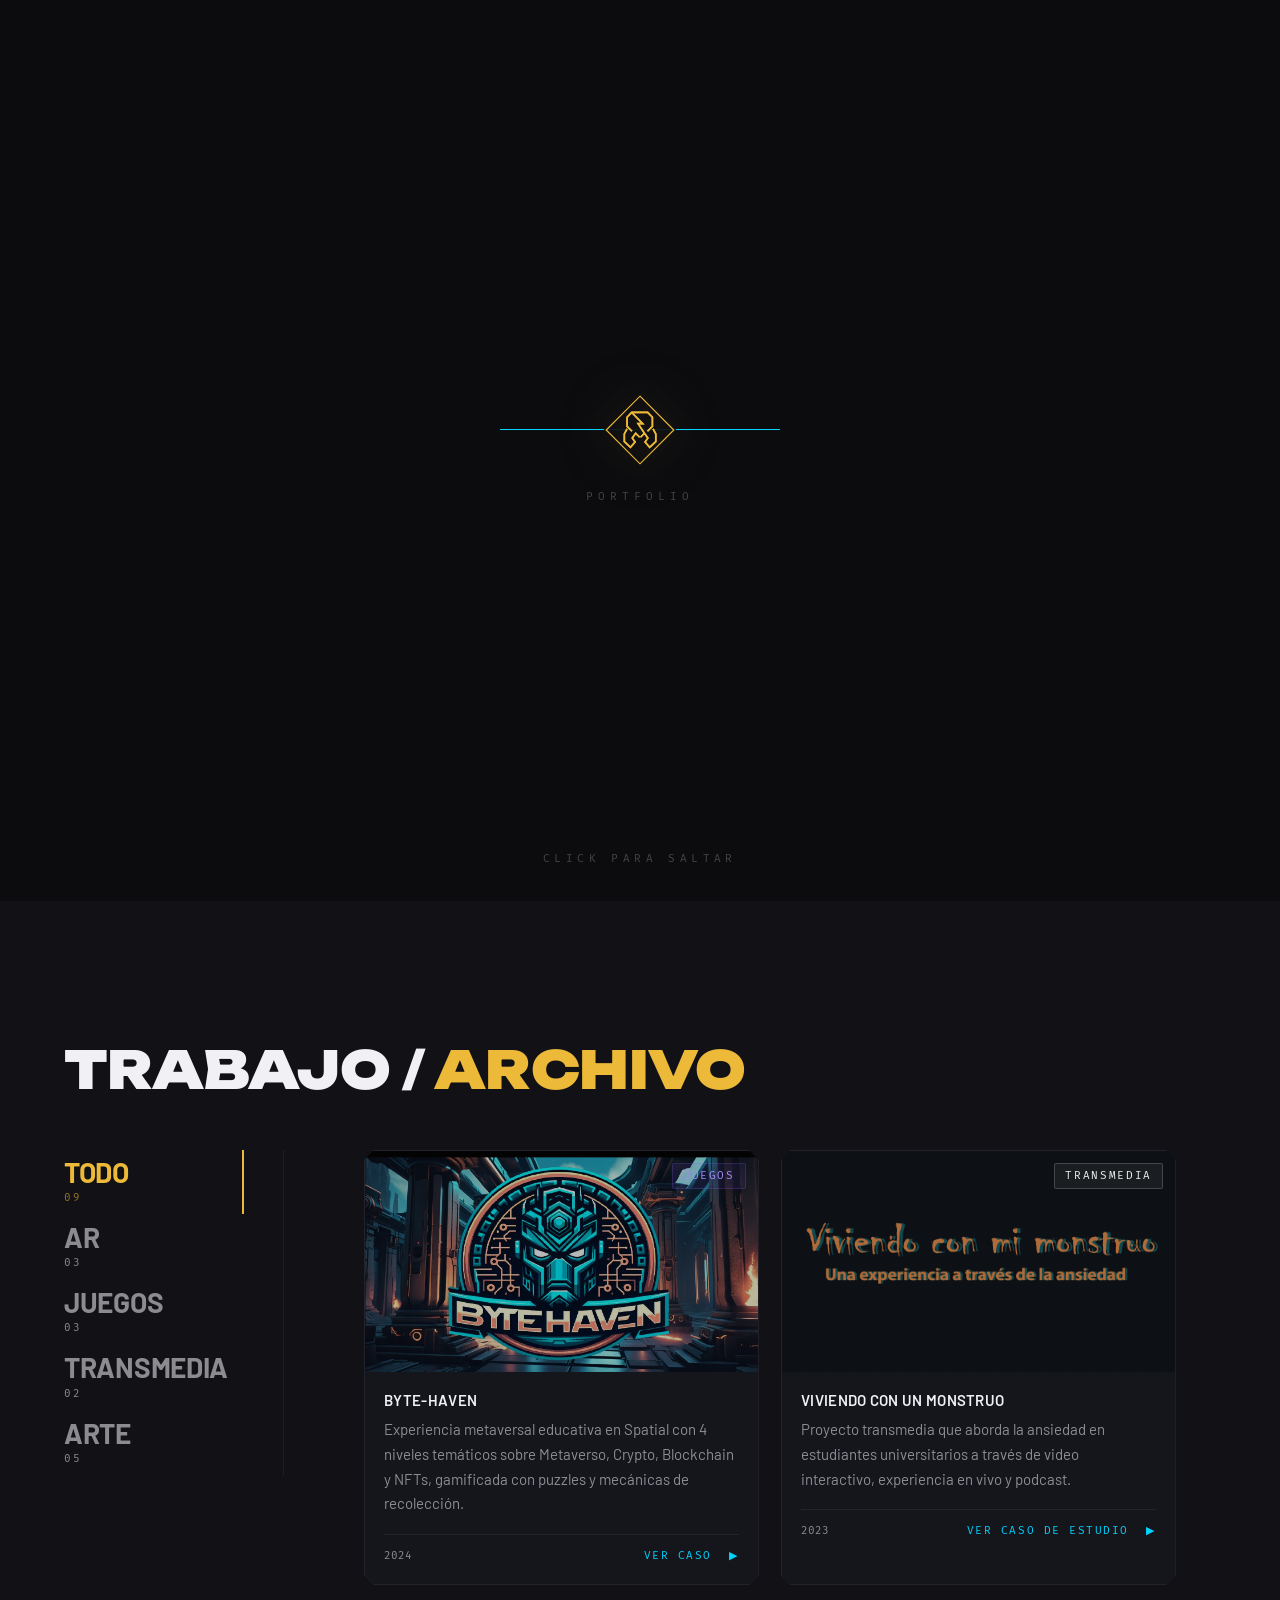
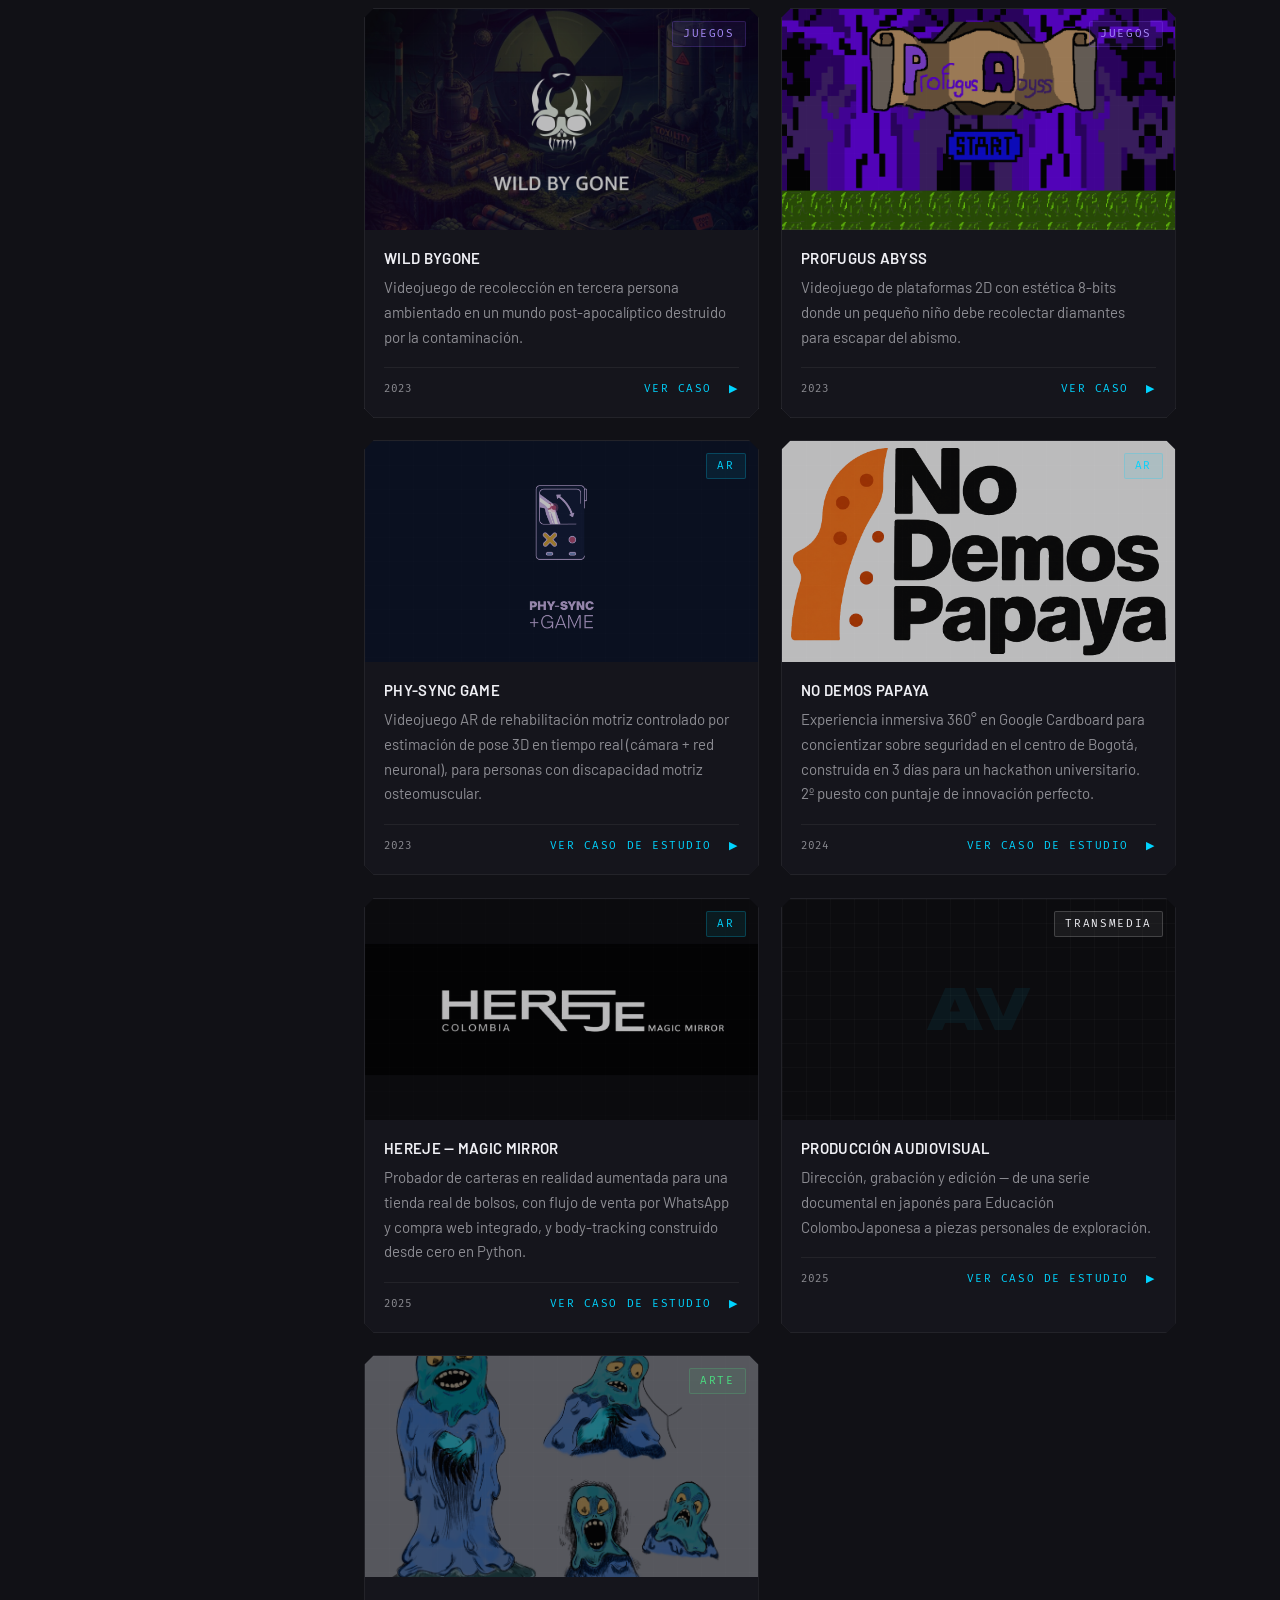
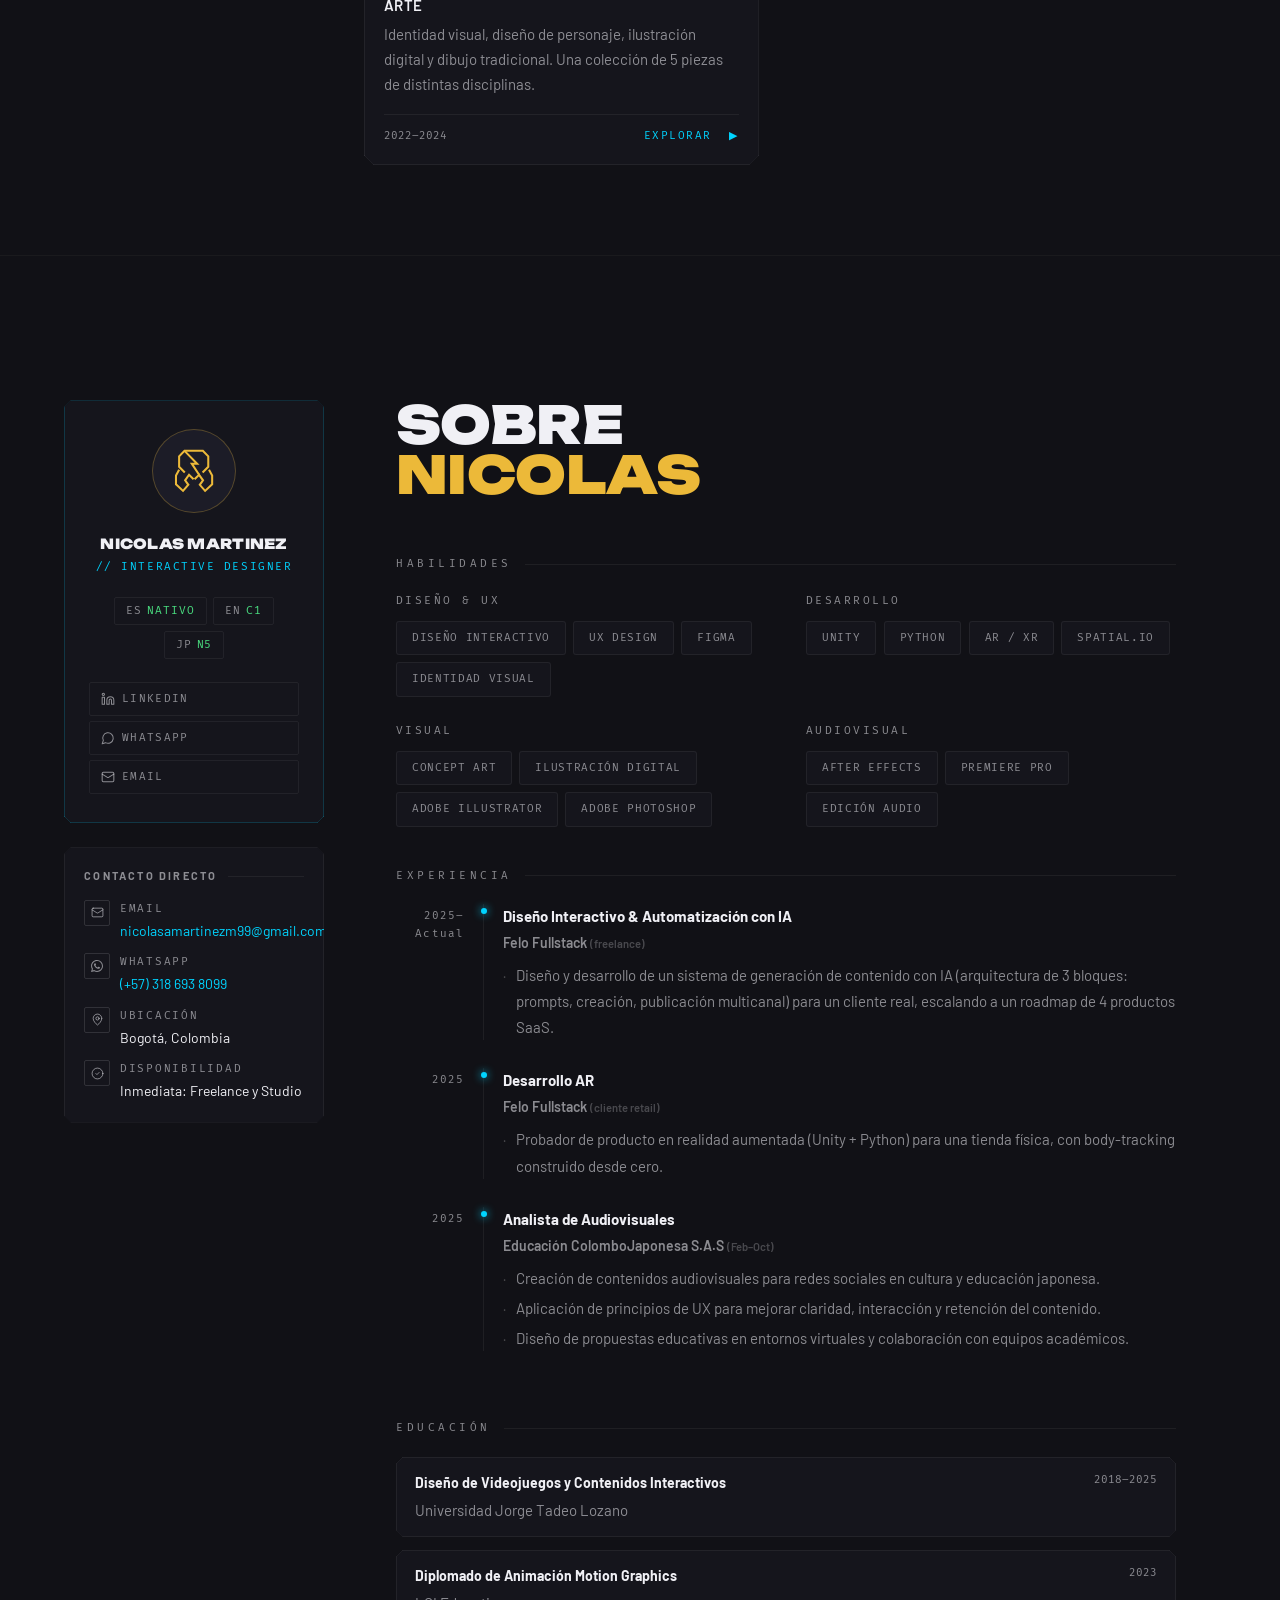
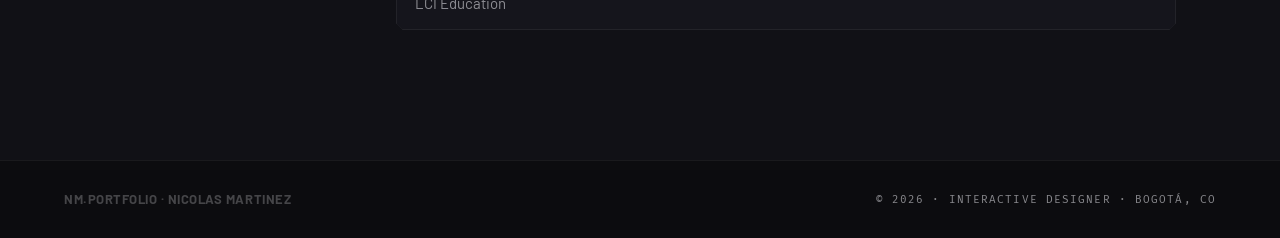
==== commit 404f5a7e: "Identidad Pinza como protagonista + legibilidad (21 oct) - Apellido, CTA principal, títulos de secci" ====
--- a/index.html
+++ b/index.html
@@ -23,7 +23,7 @@
 
   <link rel="preconnect" href="https://fonts.googleapis.com">
   <link rel="preconnect" href="https://fonts.gstatic.com" crossorigin>
-  <link href="https://fonts.googleapis.com/css2?family=Unbounded:wght@900&family=Rajdhani:wght@600;700&family=Barlow:wght@300;400&family=Fira+Mono:wght@400&display=swap" rel="stylesheet">
+  <link href="https://fonts.googleapis.com/css2?family=Unbounded:wght@900&family=Barlow:wght@300;400;500;600;700&family=Fira+Mono:wght@400&display=swap" rel="stylesheet">
   <link rel="stylesheet" href="portfolio.css">
 </head>
 <body>
@@ -99,7 +99,7 @@
     <div class="nav-logo-icon" aria-hidden="true">
       <img src="pinza-mark.svg" alt="">
     </div>
-    <span class="nav-logo-text">PORTFOLIO</span>
+    <span class="nav-logo-text">NICOLAS MARTINEZ</span>
   </a>
   <ul class="nav-links">
     <li><a href="#home" data-i18n="nav.home">INICIO</a></li>
--- a/portfolio.css
+++ b/portfolio.css
@@ -35,7 +35,7 @@
   --r:     4px;
 
   --font-display: 'Unbounded', sans-serif;
-  --font-heading: 'Rajdhani', sans-serif;
+  --font-heading: 'Barlow', sans-serif;   /* 21 oct: Rajdhani fuera; 3 caras (display, texto, HUD mono) */
   --font-body:    'Barlow', sans-serif;
   --font-mono:    'Fira Mono', monospace;
 }
@@ -102,7 +102,7 @@
 
 .nav-links > li > a {
   font-family:var(--font-mono);
-  font-size:10px; letter-spacing:.14em;
+  font-size:11px; letter-spacing:.14em;
   color:var(--text-mid); transition:color .25s;
   text-transform:uppercase;
 }
@@ -127,7 +127,7 @@
 }
 .nav-sub a {
   font-family:var(--font-mono);
-  font-size:10px; letter-spacing:.12em;
+  font-size:11px; letter-spacing:.12em;
   color:var(--text-mid); padding:8px 16px;
   transition:color .18s ease-out, background .18s ease-out;
 }
@@ -175,7 +175,7 @@
 }
 .nav-mobile a:hover { color:var(--blue); background:var(--blue-dim); border-left-color:var(--blue); }
 .nav-mobile .nm-sub-label {
-  font-family:var(--font-mono); font-size:9px; letter-spacing:.32em;
+  font-family:var(--font-mono); font-size:11px; letter-spacing:.32em;
   color:var(--text-lo); padding:10px 1.5rem 4px; text-transform:uppercase;
 }
 
@@ -217,7 +217,7 @@
 
 .eyebrow {
   font-family:var(--font-mono);
-  font-size:9px; letter-spacing:.38em;
+  font-size:11px; letter-spacing:.38em;
   color:var(--text-mid); text-transform:uppercase;
   display:flex; align-items:center; gap:.85rem;
   margin-bottom:.85rem;
@@ -233,7 +233,7 @@
   font-weight:900; line-height:.95; letter-spacing:-.01em;
   color:var(--text-hi);
 }
-.display-title em { font-style:normal; color:var(--blue); }
+.display-title em { font-style:normal; color:var(--mostaza); }  /* 21 oct: igual que el apellido del hero */
 
 /* shared button */
 .btn {
@@ -245,7 +245,7 @@
   text-transform:uppercase;
   border-radius:var(--r);
 }
-.btn-blue  { border:1px solid var(--blue); color:var(--blue); }
+.btn-blue  { border:1px solid var(--mostaza); color:var(--mostaza); }  /* CTA principal = mostaza (21 oct); el nombre de la clase queda por compatibilidad */
 .btn-ghost { border:1px solid rgba(255,255,255,.14); color:var(--text-mid); }
 @media (hover:hover) and (pointer:fine) {
   .btn-blue:hover         { background:var(--mostaza); border-color:var(--mostaza); color:#0c0c0f; box-shadow:0 0 28px rgba(236,185,57,.25); }
@@ -261,7 +261,7 @@
   display:grid;
   grid-template-columns:1fr 500px;
   align-items:center; gap:0;
-  min-height:100vh;
+  min-height:100vh; min-height:100svh;
   padding-top:calc(var(--nav-h) + 60px);
   padding-bottom:60px;
 }
@@ -272,7 +272,7 @@
 
 .hero-eyebrow {
   font-family:var(--font-mono);
-  font-size:10px; letter-spacing:.32em; color:var(--text-mid);
+  font-size:11px; letter-spacing:.32em; color:var(--text-mid);
   display:flex; align-items:center; gap:.85rem; margin-bottom:2rem;
   opacity:0; animation:fade-up .8s .1s var(--ease) forwards;
 }
@@ -288,11 +288,11 @@
   opacity:1;
 }
 .hero-name .l1 { display:block; color:var(--text-hi); min-height:1em; }
-.hero-name .l2 { display:block; color:var(--blue); min-height:1em; }
+.hero-name .l2 { display:block; color:var(--mostaza); min-height:1em; }  /* 21 oct: la pinza es la identidad; el apellido firma en mostaza */
 
 .typer-cursor {
   display:inline-block; width:2px; margin-left:3px;
-  background:var(--blue); vertical-align:baseline;
+  background:var(--mostaza); vertical-align:baseline;
   height:.85em; position:relative; top:.05em;
   animation:cursor-blink .7s steps(1) infinite;
 }
@@ -307,7 +307,7 @@
 
 .hero-bio {
   font-family:var(--font-body); font-weight:300;
-  font-size:15px; color:var(--text-mid); line-height:1.8;
+  font-size:18px; color:var(--text-mid); line-height:1.7;
   max-width:500px; margin-bottom:2.5rem;
   opacity:0; animation:fade-up .8s .46s var(--ease) forwards;
 }
@@ -373,7 +373,7 @@
 .p-badge {
   position:absolute; top:12px; right:12px;
   font-family:var(--font-mono);
-  font-size:9px; letter-spacing:.15em;
+  font-size:11px; letter-spacing:.15em;
   padding:3px 10px; border-radius:2px;
   text-transform:uppercase; z-index:2;
 }
@@ -390,17 +390,17 @@
 }
 .p-brief {
   font-family:var(--font-body); font-weight:400;
-  font-size:12.5px; color:var(--text-mid);
+  font-size:15px; color:var(--text-mid);
   line-height:1.65; margin-bottom:1.1rem;
 }
 .p-meta {
   display:flex; justify-content:space-between; align-items:center;
   border-top:1px solid var(--border); padding-top:.75rem;
 }
-.p-year { font-family:var(--font-mono); font-size:9px; color:var(--text-mid); }
+.p-year { font-family:var(--font-mono); font-size:11px; color:var(--text-mid); }
 .p-cta {
   font-family:var(--font-mono);
-  font-size:9px; letter-spacing:.14em; color:var(--blue);
+  font-size:11px; letter-spacing:.14em; color:var(--blue);
   display:flex; align-items:center; gap:5px; transition:gap .25s;
 }
 .p-card:hover .p-cta { gap:10px; }
@@ -424,7 +424,7 @@
 }
 .m-close {
   font-family:var(--font-mono);
-  font-size:9px; letter-spacing:.2em;
+  font-size:11px; letter-spacing:.2em;
   color:var(--text-mid); border:1px solid rgba(255,255,255,.14);
   padding:7px 18px; border-radius:2px;
   transition:background .22s ease-out, transform 120ms ease-out;
@@ -464,7 +464,7 @@
 }
 .m-eyebrow {
   font-family:var(--font-mono);
-  font-size:9px; letter-spacing:.28em; color:var(--text-mid);
+  font-size:11px; letter-spacing:.28em; color:var(--text-mid);
   margin-bottom:.5rem;
   display:flex; align-items:center; gap:.65rem;
 }
@@ -482,7 +482,7 @@
 .m-cta-primary {
   display:inline-flex; align-items:center; gap:8px;
   font-family:var(--font-heading);
-  font-size:12px; font-weight:700; letter-spacing:.06em;
+  font-size:13px; font-weight:700; letter-spacing:.06em;
   padding:11px 22px;
   border:1px solid var(--blue); color:var(--blue);
   border-radius:var(--r); background:var(--blue-dim);
@@ -509,7 +509,7 @@
 .m-col--problem .m-col-label::before { background:var(--text-hi); }
 .m-col--solution .m-col-label { color:var(--blue); border-color:rgba(0,212,255,.2); }
 .m-col--solution .m-col-label::before { background:var(--blue); }
-.m-col-text { font-family:var(--font-body); font-weight:400; font-size:14px; color:var(--text-mid); line-height:1.85; }
+.m-col-text { font-family:var(--font-body); font-weight:400; font-size:16px; color:var(--text-mid); line-height:1.85; }
 
 /* role strip */
 .m-role-strip {
@@ -523,7 +523,7 @@
   font-weight:700; font-size:11px; letter-spacing:.22em;
   color:var(--violet); text-transform:uppercase; margin-bottom:.5rem;
 }
-.m-role-strip-text { font-family:var(--font-body); font-weight:400; font-size:14px; color:var(--text-mid); line-height:1.85; }
+.m-role-strip-text { font-family:var(--font-body); font-weight:400; font-size:16px; color:var(--text-mid); line-height:1.85; }
 
 /* results row */
 .m-results-row {
@@ -536,7 +536,7 @@
   font-weight:700; font-size:11px; letter-spacing:.22em;
   color:var(--green); text-transform:uppercase; margin-bottom:.7rem;
 }
-.m-outcome-text { font-family:var(--font-body); font-weight:400; font-size:14px; color:var(--text-mid); line-height:1.8; }
+.m-outcome-text { font-family:var(--font-body); font-weight:400; font-size:16px; color:var(--text-mid); line-height:1.8; }
 .m-metrics-compact { display:flex; flex-direction:column; gap:.4rem; flex-shrink:0; }
 .m-metric-pill {
   display:flex; align-items:center; gap:.55rem;
@@ -552,7 +552,7 @@
 }
 .m-metric-pill-lbl {
   font-family:var(--font-mono);
-  font-size:9px; letter-spacing:.16em;
+  font-size:11px; letter-spacing:.16em;
   color:var(--text-lo); text-transform:uppercase;
 }
 
@@ -586,24 +586,24 @@
 }
 .id-role {
   font-family:var(--font-mono);
-  font-size:10px; letter-spacing:.14em;
+  font-size:11px; letter-spacing:.14em;
   color:var(--blue); text-align:center; margin-bottom:1.25rem;
 }
 
 .lang-row { display:flex; justify-content:center; gap:.35rem; flex-wrap:wrap; margin-bottom:1.4rem; }
 .lang-pill {
   font-family:var(--font-mono);
-  font-size:10px; letter-spacing:.09em;
+  font-size:11px; letter-spacing:.09em;
   padding:4px 11px; border:1px solid var(--border);
   color:var(--text-mid); border-radius:2px;
   display:flex; align-items:center; gap:5px;
 }
-.lang-lvl { color:var(--green); font-size:.58rem; }
+.lang-lvl { color:var(--green); font-size:.7rem; }
 
 .social-links { display:flex; flex-direction:column; gap:.32rem; }
 .s-link {
   font-family:var(--font-mono);
-  font-size:10px; letter-spacing:.12em;
+  font-size:11px; letter-spacing:.12em;
   color:var(--text-mid); padding:7px 11px;
   border:1px solid var(--border); border-radius:2px;
   display:flex; align-items:center; gap:7px;
@@ -635,10 +635,10 @@
   width:26px; height:26px; flex-shrink:0;
   border:1px solid rgba(255,255,255,.12); border-radius:2px;
   display:flex; align-items:center; justify-content:center;
-  font-size:.5rem; color:var(--text-mid);
-}
-.cc-sub { font-family:var(--font-mono); font-size:9px; letter-spacing:.16em; color:var(--text-mid); margin-bottom:1px; }
-.cc-val { font-family:var(--font-body); font-weight:400; font-size:13px; color:var(--text-hi); }
+  font-size:.7rem; color:var(--text-mid);
+}
+.cc-sub { font-family:var(--font-mono); font-size:11px; letter-spacing:.16em; color:var(--text-mid); margin-bottom:1px; }
+.cc-val { font-family:var(--font-body); font-weight:400; font-size:14px; color:var(--text-hi); }
 .cc-val a { color:var(--blue); transition:opacity .2s; }
 .cc-val a:hover { opacity:.75; }
 
@@ -646,7 +646,7 @@
 .blk { margin-bottom:2.5rem; }
 .blk-lbl {
   font-family:var(--font-mono);
-  font-size:9px; font-weight:400; letter-spacing:.32em;
+  font-size:11px; font-weight:400; letter-spacing:.32em;
   color:var(--text-mid); margin-bottom:1.2rem;
   display:flex; align-items:center; gap:.85rem;
   text-transform:uppercase;
@@ -660,7 +660,7 @@
 }
 .tg-label {
   font-family:var(--font-mono);
-  font-size:.58rem; letter-spacing:.22em;
+  font-size:.7rem; letter-spacing:.22em;
   color:var(--text-mid); text-transform:uppercase;
   margin-bottom:.65rem;
 }
@@ -679,7 +679,7 @@
 
 .tag {
   font-family:var(--font-mono);
-  font-size:10px; letter-spacing:.06em;
+  font-size:11px; letter-spacing:.06em;
   padding:7px 15px; border:1px solid var(--border);
   color:var(--text-mid); border-radius:3px;
   background:var(--bg-card); text-transform:uppercase;
@@ -695,12 +695,12 @@
   align-items:start; border-radius:var(--r);
 }
 .edu-deg { font-family:var(--font-heading); font-size:14px; font-weight:700; color:var(--text-hi); }
-.edu-yr { font-family:var(--font-mono); font-size:10px; color:var(--text-mid); text-align:right; }
-.edu-inst { font-family:var(--font-body); font-weight:400; font-size:13px; color:var(--text-mid); grid-column:1 / -1; }
+.edu-yr { font-family:var(--font-mono); font-size:11px; color:var(--text-mid); text-align:right; }
+.edu-inst { font-family:var(--font-body); font-weight:400; font-size:15px; color:var(--text-mid); grid-column:1 / -1; }
 
 .tl { display:flex; flex-direction:column; }
 .tl-item { display:grid; grid-template-columns:68px 1px 1fr; gap:0 1.2rem; align-items:start; padding-bottom:1.75rem; }
-.tl-yr { font-family:var(--font-mono); font-size:10px; letter-spacing:.1em; color:var(--text-mid); padding-top:3px; text-align:right; }
+.tl-yr { font-family:var(--font-mono); font-size:11px; letter-spacing:.1em; color:var(--text-mid); padding-top:3px; text-align:right; }
 .tl-spine { background:var(--border); width:1px; align-self:stretch; position:relative; }
 .tl-spine::before {
   content:''; position:absolute; top:4px; left:50%; transform:translateX(-50%);
@@ -708,9 +708,9 @@
   background:var(--blue); box-shadow:0 0 8px var(--blue);
 }
 .tl-role { font-family:var(--font-heading); font-size:15px; font-weight:700; color:var(--text-hi); margin-bottom:2px; }
-.tl-co { font-family:var(--font-heading); font-size:13px; font-weight:600; color:var(--text-mid); margin-bottom:8px; }
+.tl-co { font-family:var(--font-heading); font-size:14px; font-weight:600; color:var(--text-mid); margin-bottom:8px; }
 .tl-tasks { display:flex; flex-direction:column; gap:4px; }
-.tl-task { font-family:var(--font-body); font-weight:300; font-size:13px; color:var(--text-mid); line-height:1.75; padding-left:.8rem; position:relative; }
+.tl-task { font-family:var(--font-body); font-weight:400; font-size:15px; color:var(--text-mid); line-height:1.75; padding-left:.8rem; position:relative; }
 .tl-task::before { content:'·'; position:absolute; left:0; color:var(--text-lo); }
 
 /* ════════════════════════════════════════════════════════════
@@ -740,7 +740,7 @@
 .wa-popup.open { opacity:1; pointer-events:auto; transform:none; visibility:visible; transition:opacity .2s ease-out, transform .2s ease-out, visibility 0s 0s; }
 .wa-close {
   position:absolute; top:10px; right:12px;
-  font-family:var(--font-mono); font-size:9px;
+  font-family:var(--font-mono); font-size:11px;
   color:var(--text-lo); letter-spacing:.18em; cursor:pointer; transition:color .2s;
 }
 .wa-close:hover { color:var(--text-hi); }
@@ -752,7 +752,7 @@
 .wa-avatar img { width:24px; height:24px; }
 .wa-name { font-family:var(--font-heading); font-size:13px; font-weight:700; color:var(--text-hi); margin-bottom:2px; }
 .wa-status {
-  font-family:var(--font-mono); font-size:10px;
+  font-family:var(--font-mono); font-size:11px;
   letter-spacing:.13em; color:var(--green);
   margin-bottom:.9rem; display:flex; align-items:center; gap:6px;
 }
@@ -764,7 +764,7 @@
 .wa-msg { font-family:var(--font-body); font-weight:400; font-size:13px; color:var(--text-mid); line-height:1.6; margin-bottom:1rem; }
 .wa-cta {
   display:flex; align-items:center; justify-content:center; gap:7px;
-  font-family:var(--font-heading); font-size:12px; font-weight:700;
+  font-family:var(--font-heading); font-size:13px; font-weight:700;
   letter-spacing:.04em; padding:10px;
   background:rgba(74,222,128,.05); border:1px solid rgba(74,222,128,.22);
   color:var(--green); border-radius:var(--r);
@@ -783,11 +783,11 @@
   display:flex; justify-content:space-between; align-items:center;
 }
 .f-brand {
-  font-family:var(--font-heading); font-size:12px; font-weight:700;
+  font-family:var(--font-heading); font-size:13px; font-weight:700;
   letter-spacing:.04em; color:var(--text-lo);
 }
 .f-copy {
-  font-family:var(--font-mono); font-size:9px;
+  font-family:var(--font-mono); font-size:11px;
   color:var(--text-mid); letter-spacing:.10em;
 }
 
@@ -811,6 +811,7 @@
   .main-nav { padding:0 2.5rem; }
   footer { padding:1.5rem 2.5rem; }
   #about { grid-template-columns:1fr; gap:2.5rem; }
+  #about > .id-sidebar { order:2; }   /* 21 oct: la sección abre con su título */
   .id-sidebar { position:static; }
 }
 
@@ -819,7 +820,7 @@
   .main-nav { padding:0 1.25rem; }
   footer { padding:1.25rem; flex-direction:column; gap:.5rem; text-align:center; }
   .nav-links { gap:1.25rem; }
-  .nav-links > li > a { font-size:.6rem; letter-spacing:.1em; }
+  .nav-links > li > a { font-size:.7rem; letter-spacing:.1em; }
   .work-grid { grid-template-columns:1fr; }
   .tool-groups { grid-template-columns:1fr; }
   .m-narrative { grid-template-columns:1fr; }
@@ -830,6 +831,7 @@
 }
 
 @media (max-width:480px) {
+  .wa-fab { width:44px; height:44px; bottom:1.25rem; right:1.25rem; }
   .hero-name { font-size:clamp(36px,11vw,52px); }
   .has-sub .nav-sub { display:none !important; }
   .hero-cta { flex-direction:column; align-items:flex-start; }
@@ -949,7 +951,7 @@
 /* Label below bar */
 .ldr-label {
   font-family:var(--font-mono);
-  font-size:9px; letter-spacing:.45em;
+  font-size:11px; letter-spacing:.45em;
   color:var(--text-lo); text-transform:uppercase;
   opacity:0; animation:fade-in .5s .4s ease-out forwards;
 }
@@ -957,7 +959,7 @@
 /* Skip hint */
 .ldr-skip-hint {
   position:absolute; bottom:2rem; left:50%; transform:translateX(-50%);
-  font-family:var(--font-mono); font-size:8px; letter-spacing:.4em;
+  font-family:var(--font-mono); font-size:11px; letter-spacing:.4em;
   color:var(--text-lo); text-transform:uppercase; cursor:pointer;
   opacity:0; animation:fade-in .5s 1.2s ease-out forwards;
 }
@@ -999,7 +1001,7 @@
 }
 .cat-count {
   font-family:var(--font-mono);
-  font-size:9px; letter-spacing:.14em;
+  font-size:11px; letter-spacing:.14em;
   color:var(--text-mid);
   transition:color .2s ease-out;
   margin-top:.2rem;
@@ -1134,8 +1136,8 @@
 
 .hero-diamond-svg {
   position:absolute; inset:0; width:100%; height:100%;
-  color:var(--blue);
-  opacity:.28;   /* aro tenue: enmarca sin competir con la pinza (sin pulso) */
+  color:var(--text-mid);
+  opacity:.28;   /* aro tenue y neutro (21 oct): enmarca sin decir TRON encima de la marca */
 }
 
 /* Logo Pinza NM: neón mostaza fijo. Su vida la dan el encendido, el clac y el
@@ -1169,6 +1171,9 @@
   .cat-label { font-size:1.4rem; }
   .work-main { padding-left:0; }
   .work-project-grid { grid-template-columns:repeat(2, 1fr); }
+}
+@media (max-width:480px) {
+  .cat-label { font-size:1.1rem; }   /* Barlow es más ancha que Rajdhani: los 5 filtros caben en una fila */
 }
 
 @media (max-width:600px) {
@@ -1246,7 +1251,7 @@
 }
 
 .gal-close-btn {
-  font-family:var(--font-mono); font-size:9px; letter-spacing:.2em;
+  font-family:var(--font-mono); font-size:11px; letter-spacing:.2em;
   color:var(--text-mid); border:1px solid rgba(255,255,255,.14);
   padding:7px 18px; border-radius:2px;
   transition:background .22s ease-out, transform 120ms ease-out;
@@ -1312,7 +1317,7 @@
 .gal-dot.active { background:var(--blue); transform:scale(1.5); }
 
 .gal-medium {
-  font-family:var(--font-mono); font-size:9px; letter-spacing:.28em;
+  font-family:var(--font-mono); font-size:11px; letter-spacing:.28em;
   color:var(--text-mid); text-transform:uppercase; margin-bottom:.55rem;
 }
 
@@ -1328,14 +1333,14 @@
 }
 
 .gal-hint {
-  font-family:var(--font-mono); font-size:10px; letter-spacing:.1em;
+  font-family:var(--font-mono); font-size:11px; letter-spacing:.1em;
   color:var(--text-lo); margin-top:.9rem;
 }
 
 .gal-project-ref { margin-top:1.4rem; }
 .gal-proj-btn {
   display:inline-flex; align-items:center; gap:8px;
-  font-family:var(--font-heading); font-size:12px; font-weight:700; letter-spacing:.06em;
+  font-family:var(--font-heading); font-size:13px; font-weight:700; letter-spacing:.06em;
   padding:10px 20px; cursor:pointer;
   border:1px solid var(--blue-border); color:var(--blue);
   border-radius:var(--r); background:var(--blue-dim);
@@ -1370,7 +1375,7 @@
 }
 .ah-topbar-left { display:flex; flex-direction:column; gap:.3rem; }
 .ah-eyebrow {
-  font-family:var(--font-mono); font-size:9px; letter-spacing:.28em;
+  font-family:var(--font-mono); font-size:11px; letter-spacing:.28em;
   color:var(--text-mid); text-transform:uppercase;
 }
 .ah-display {
@@ -1379,7 +1384,7 @@
   color:var(--text-hi); line-height:1;
 }
 .ah-close {
-  font-family:var(--font-mono); font-size:9px; letter-spacing:.2em;
+  font-family:var(--font-mono); font-size:11px; letter-spacing:.2em;
   color:var(--text-mid); border:1px solid rgba(255,255,255,.14);
   padding:7px 18px; border-radius:2px;
   transition:background .22s ease-out, transform 120ms ease-out;
@@ -1438,7 +1443,7 @@
 
 .ah-piece-body { padding:1rem 1.1rem; }
 .ah-piece-medium {
-  font-family:var(--font-mono); font-size:9px; letter-spacing:.18em;
+  font-family:var(--font-mono); font-size:11px; letter-spacing:.18em;
   color:var(--text-mid); text-transform:uppercase; margin-bottom:.35rem;
 }
 .ah-piece-title {
@@ -1446,7 +1451,7 @@
   color:var(--text-hi); margin-bottom:.6rem; line-height:1.3;
 }
 .ah-piece-cta {
-  font-family:var(--font-mono); font-size:9px; letter-spacing:.14em;
+  font-family:var(--font-mono); font-size:11px; letter-spacing:.14em;
   color:var(--blue);
 }
 
@@ -1459,15 +1464,17 @@
 /* ── LANGUAGE TOGGLE ───────────────────────────────────────── */
 .lang-toggle {
   display:flex; align-items:center; gap:2px;
-  border:1px solid var(--border-blue); border-radius:99px; padding:2px;
-  background:var(--blue-dim);
+  border:1px solid rgba(255,255,255,.12); border-radius:99px; padding:2px;
+  background:rgba(255,255,255,.03);
 }
 .lang-btn {
-  font-family:var(--font-heading); font-weight:700; font-size:.6rem;
+  font-family:var(--font-heading); font-weight:700; font-size:.7rem;
   letter-spacing:.08em; padding:4px 10px; border-radius:99px;
   color:var(--text-mid); transition:background .2s, color .2s;
 }
-.lang-btn.active { background:var(--blue); color:#0c0c0f; }
+.lang-btn.active { background:var(--mostaza); color:#0c0c0f; }
+/* 21 oct: cada idioma con su color al estar activo (ES mostaza, EN cian) */
+.lang-btn.active:is([data-lang-btn="en"],[data-lb="en"]) { background:var(--blue); }
 .nav-mobile .lang-toggle { justify-content:center; }
 
 /* ── CV DROPDOWN ───────────────────────────────────────────── */
@@ -1514,7 +1521,7 @@
   background-origin:border-box;
 }
 .p-card { --cut:10px; }
-.btn-blue  { --cc:var(--blue); }
+.btn-blue  { --cc:var(--mostaza); }
 .btn-ghost { --cc:rgba(255,255,255,.14); }
 .id-card   { --cc:var(--border-blue); }
 .p-card.card-visible:hover { --cc:rgba(0,212,255,.22); }
